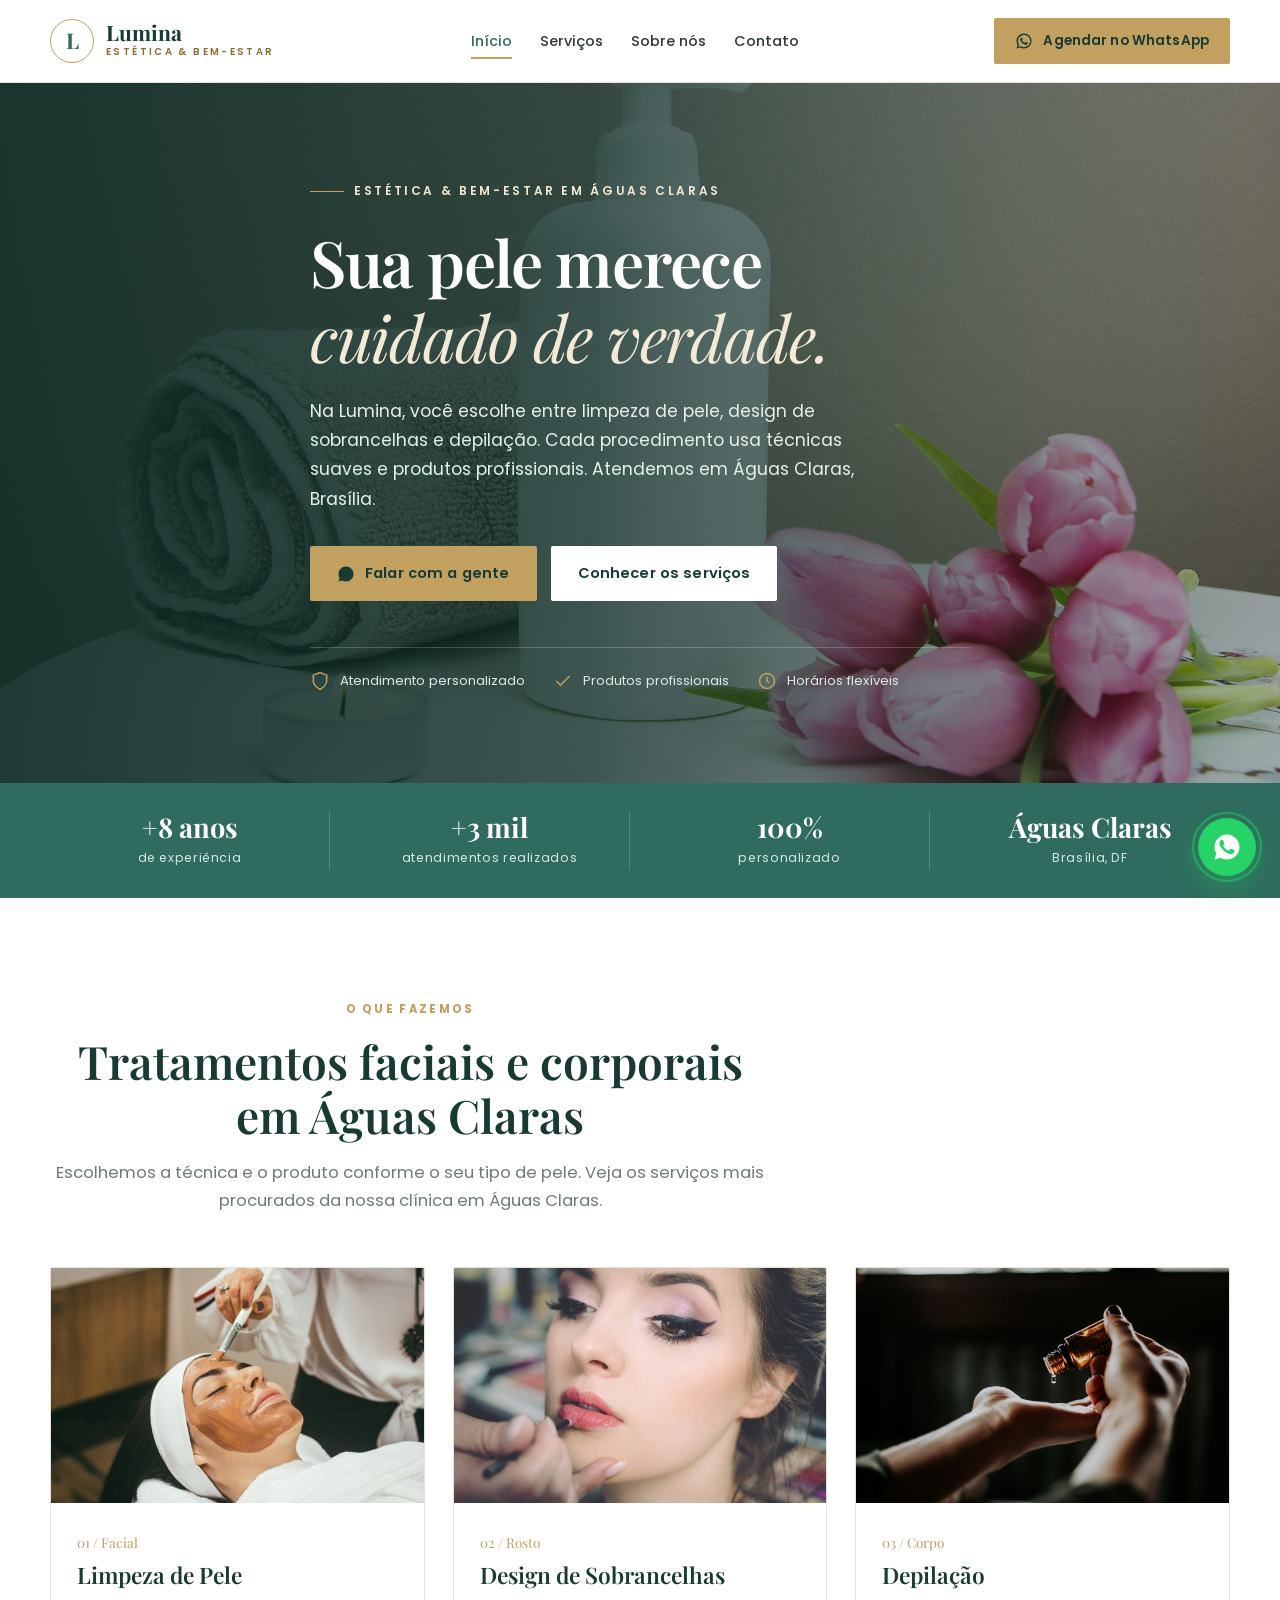
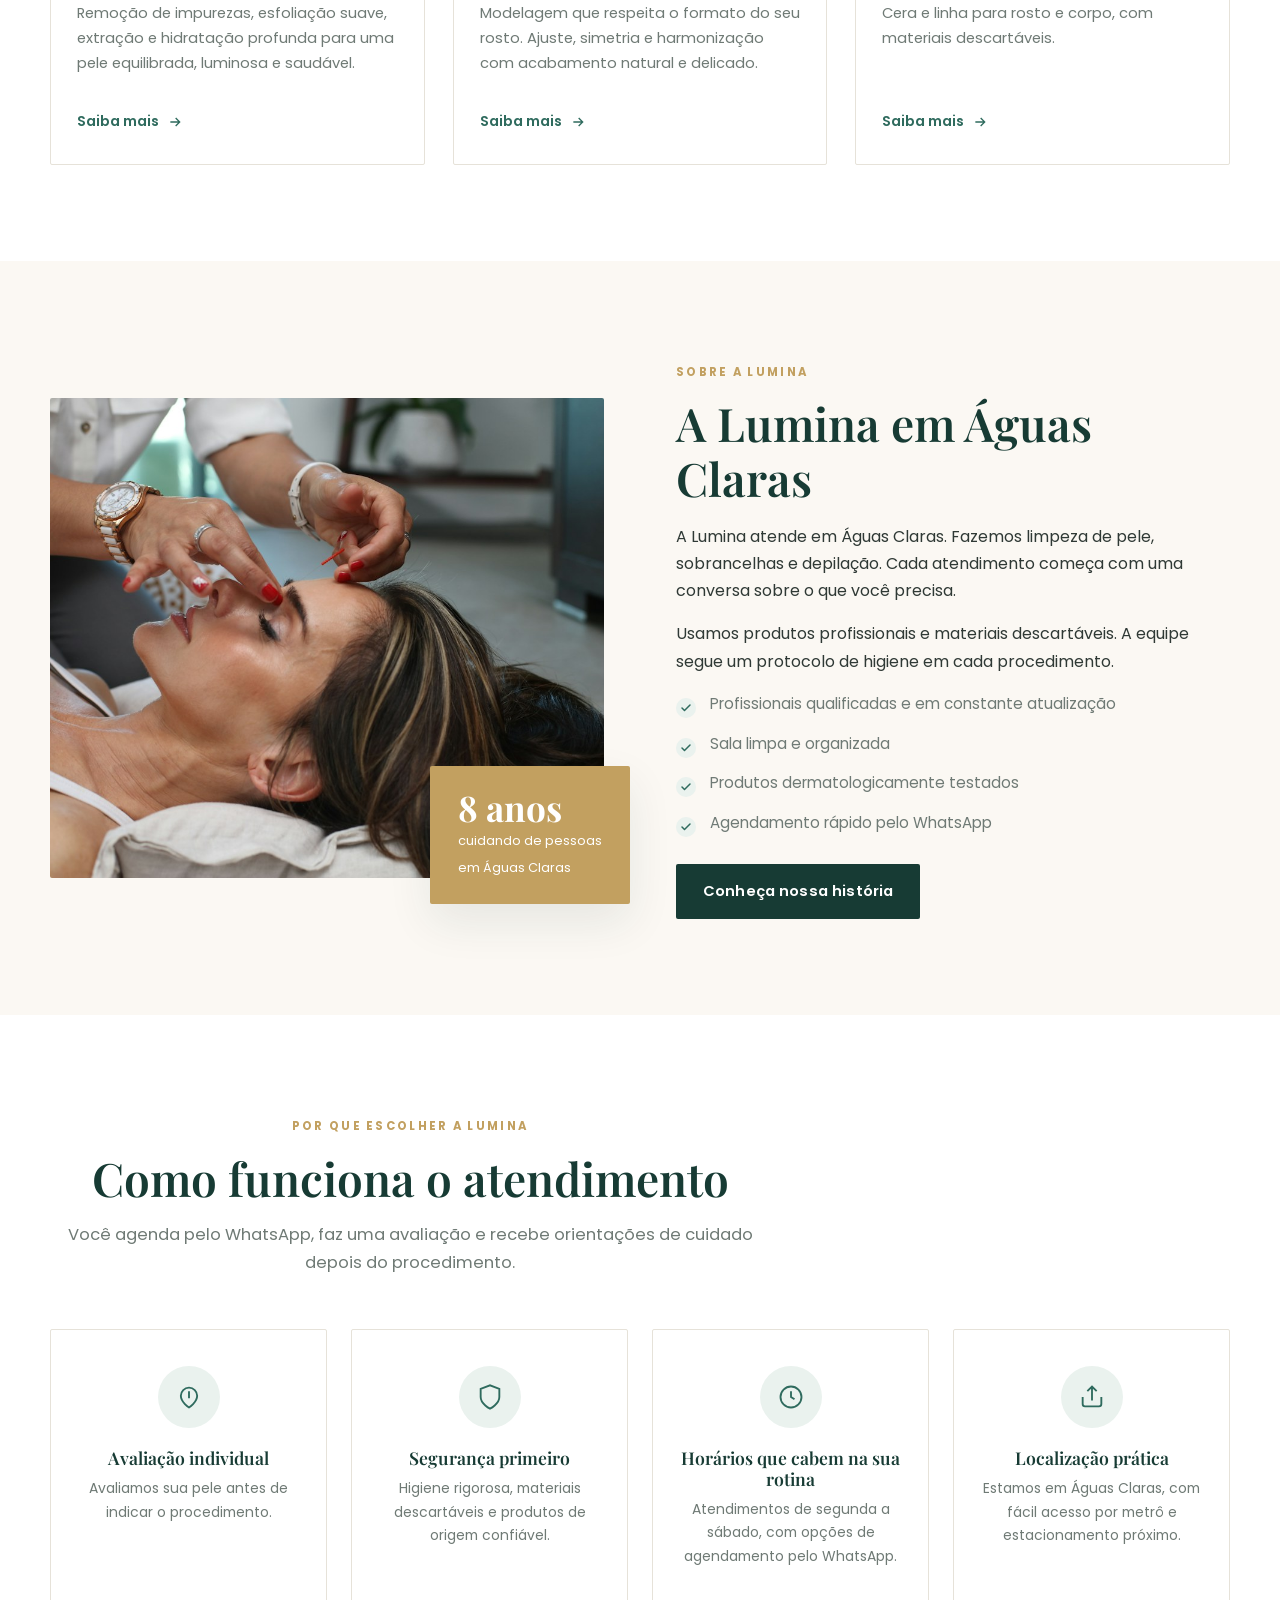
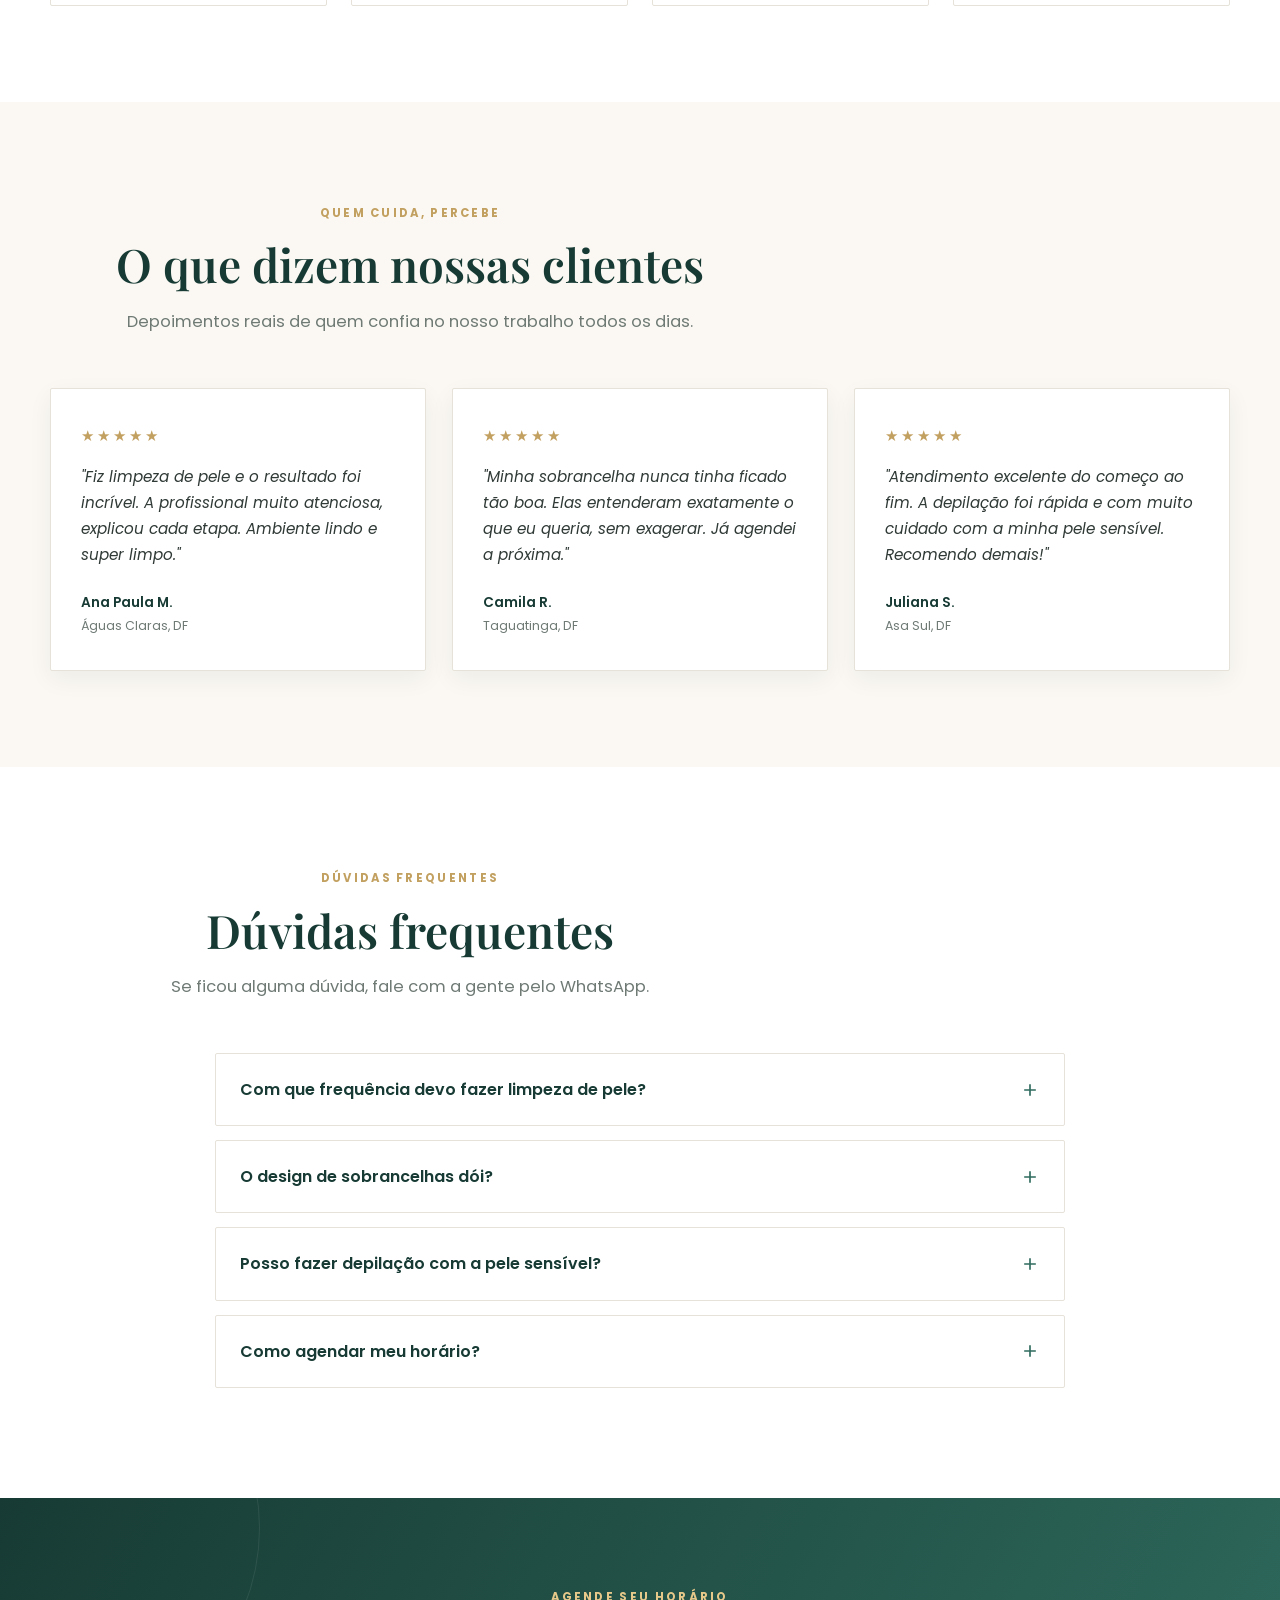
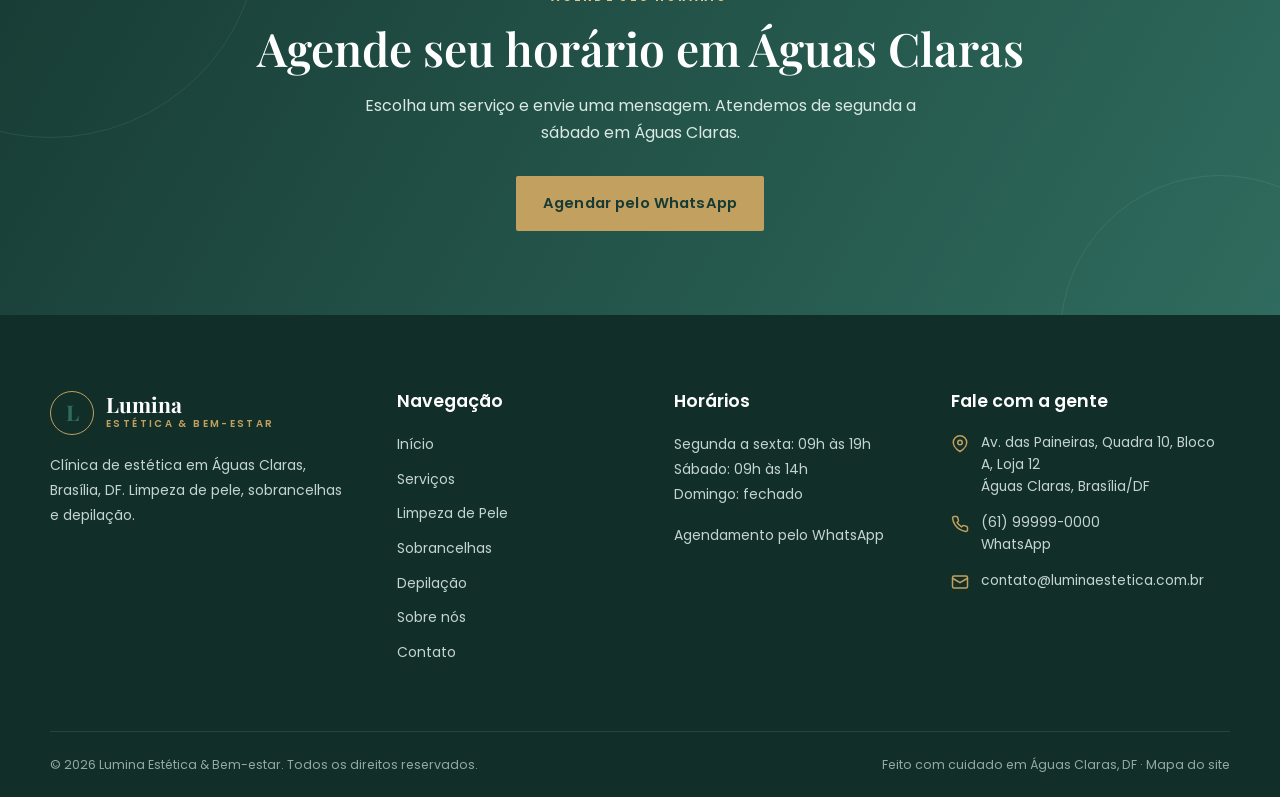
==== index.html @ 357ed5d4 "Site institucional Lumina Estetica & Bem-estar" ====
<!DOCTYPE html>
<html lang="pt-BR">
<head>
  <meta charset="UTF-8">
  <meta name="viewport" content="width=device-width, initial-scale=1.0">
  <meta http-equiv="X-UA-Compatible" content="IE=edge">

  <!-- Título e descrição (o que aparece no Google) -->
  <title>Lumina Estética & Bem-estar | Limpeza de Pele em Águas Claras, DF</title>
  <meta name="description" content="Clínica de estética e bem-estar em Águas Claras, Brasília. Limpeza de pele, design de sobrancelhas e depilação com profissionais especializados. Agende pelo WhatsApp (61) 99999-0000.">
  <meta name="keywords" content="limpeza de pele Águas Claras, sobrancelhas Águas Claras, depilação Águas Claras, clínica de estética Brasília, estética facial DF, bem-estar Águas Claras, tratamentos estéticos Asa Sul">
  <meta name="robots" content="index, follow, max-image-preview:large">
  <meta name="author" content="Lumina Estética & Bem-estar">
  <meta name="theme-color" content="#173b34">
  <link rel="canonical" href="https://www.luminaestetica.com.br/">

  <!-- Redes sociais -->
  <meta property="og:type" content="website">
  <meta property="og:locale" content="pt_BR">
  <meta property="og:site_name" content="Lumina Estética & Bem-estar">
  <meta property="og:title" content="Lumina Estética & Bem-estar | Limpeza de Pele em Águas Claras">
  <meta property="og:description" content="Limpeza de pele, sobrancelhas e depilação em Águas Claras, DF. Agende pelo WhatsApp.">
  <meta property="og:url" content="https://www.luminaestetica.com.br/">
  <meta property="og:image" content="https://www.luminaestetica.com.br/assets/images/hero-clinica.jpg">
  <meta name="twitter:card" content="summary_large_image">
  <meta name="twitter:title" content="Lumina Estética & Bem-estar | Limpeza de Pele em Águas Claras">
  <meta name="twitter:description" content="Clínica de estética em Águas Claras. Limpeza de pele, sobrancelhas e depilação. Agende pelo WhatsApp.">
  <meta name="twitter:image" content="https://www.luminaestetica.com.br/assets/images/hero-clinica.jpg">

  <!-- Favicon -->
  <link rel="icon" href="data:image/svg+xml,%3Csvg xmlns='http://www.w3.org/2000/svg' viewBox='0 0 100 100'%3E%3Crect width='100' height='100' rx='50' fill='%23173b34'/%3E%3Ctext x='50' y='68' font-size='52' font-family='Georgia' text-anchor='middle' fill='%23c2a060'%3EL%3C/text%3E%3C/svg%3E">

  <!-- Fontes -->
  <link rel="preconnect" href="https://fonts.googleapis.com">
  <link rel="preconnect" href="https://fonts.gstatic.com" crossorigin>
  <link href="https://fonts.googleapis.com/css2?family=Playfair+Display:ital,wght@0,500;0,600;0,700;1,400;1,500&family=Poppins:wght@300;400;500;600;700&display=swap" rel="stylesheet">
  <link rel="stylesheet" href="assets/css/style.css">

  <!-- Dados estruturados para o Google (Schema.org) -->
  <script type="application/ld+json">
  {
    "@context": "https://schema.org",
    "@graph": [
      {
        "@type": "HealthAndBeautyBusiness",
        "@id": "https://www.luminaestetica.com.br/#establishment",
        "name": "Lumina Estética & Bem-estar",
        "description": "Clínica de estética e bem-estar em Águas Claras, Brasília, DF, especializada em limpeza de pele, design de sobrancelhas e depilação.",
        "url": "https://www.luminaestetica.com.br/",
        "telephone": "+5561999990000",
        "priceRange": "$$",
        "image": "https://www.luminaestetica.com.br/assets/images/hero-clinica.jpg",
        "address": {
          "@type": "PostalAddress",
          "streetAddress": "Av. das Paineiras, Quadra 10, Bloco A, Loja 12",
          "addressLocality": "Águas Claras",
          "addressRegion": "DF",
          "postalCode": "71920-000",
          "addressCountry": "BR"
        },
        "geo": { "@type": "GeoCoordinates", "latitude": -15.8339, "longitude": -48.0503 },
        "areaServed": ["Águas Claras", "Taguatinga", "Asa Sul", "Brasília"],
        "openingHoursSpecification": [
          { "@type": "OpeningHoursSpecification", "dayOfWeek": ["Monday","Tuesday","Wednesday","Thursday","Friday"], "opens": "09:00", "closes": "19:00" },
          { "@type": "OpeningHoursSpecification", "dayOfWeek": "Saturday", "opens": "09:00", "closes": "14:00" }
        ],
        "hasOfferCatalog": {
          "@type": "OfferCatalog",
          "name": "Serviços de estética e bem-estar",
          "itemListElement": [
            { "@type": "Offer", "itemOffered": { "@type": "Service", "name": "Limpeza de pele em Águas Claras", "description": "Limpeza de pele profunda com esfoliação, extração e hidratação." } },
            { "@type": "Offer", "itemOffered": { "@type": "Service", "name": "Design de sobrancelhas em Águas Claras", "description": "Modelagem, ajuste e harmonização das sobrancelhas." } },
            { "@type": "Offer", "itemOffered": { "@type": "Service", "name": "Depilação em Águas Claras", "description": "Depilação com cera e linha, rosto e corpo." } }
          ]
        }
      },
      {
        "@type": "WebSite",
        "@id": "https://www.luminaestetica.com.br/#website",
        "url": "https://www.luminaestetica.com.br/",
        "name": "Lumina Estética & Bem-estar",
        "inLanguage": "pt-BR",
        "publisher": { "@id": "https://www.luminaestetica.com.br/#establishment" }
      },
      {
        "@type": "FAQPage",
        "@id": "https://www.luminaestetica.com.br/#faq",
        "mainEntity": [
          {
            "@type": "Question",
            "name": "Com que frequência devo fazer limpeza de pele?",
            "acceptedAnswer": { "@type": "Answer", "text": "Para peles oleosas e com tendência a acne, recomendamos a cada 15 dias. Para peles secas e sensíveis, a cada 30 dias. Durante a avaliação inicial, a profissional define a periodicidade para o seu tipo de pele." }
          },
          {
            "@type": "Question",
            "name": "O design de sobrancelhas dói?",
            "acceptedAnswer": { "@type": "Answer", "text": "O desconforto é leve. Usamos técnicas suaves e produto calmante." }
          },
          {
            "@type": "Question",
            "name": "Como agendar meu horário?",
            "acceptedAnswer": { "@type": "Answer", "text": "Clique no botão do WhatsApp no canto da tela ou acesse a página de contato. Confirmamos a data e o horário." }
          }
        ]
      }
    ]
  }
  </script>
</head>

<body>
  <a class="sr-only" href="#conteudo">Pular para o conteúdo</a>

  <!-- ==================== CABEÇALHO ==================== -->
  <header class="site-header">
    <div class="container header-inner">
      <a class="logo" href="index.html">
        <span class="logo-marca" aria-hidden="true">L</span>
        <span class="logo-texto"><strong>Lumina</strong> <span>Estética & Bem-estar</span></span>
      </a>

      <button class="menu-toggle" type="button" aria-label="Abrir menu" aria-expanded="false" aria-controls="menu-principal">
        <span aria-hidden="true"></span>
      </button>

      <nav class="nav-principal" id="menu-principal" aria-label="Navegação principal">
        <a href="index.html" class="ativo">Início</a>
        <a href="servicos.html">Serviços</a>
        <a href="sobre.html">Sobre nós</a>
        <a href="contato.html">Contato</a>
      </nav>

      <div class="header-acoes">
        <a class="btn btn--dourado btn--pequeno" href="https://wa.me/5561999990000?text=Ol%C3%A1%2C%20gostaria%20de%20agendar%20um%20hor%C3%A1rio." target="_blank" rel="noopener">
          <svg viewBox="0 0 24 24" fill="currentColor" aria-hidden="true"><path d="M12.04 2C6.5 2 2 6.49 2 12c0 1.85.49 3.66 1.41 5.25L2 22l4.9-1.28A9.94 9.94 0 0 0 12 22h.04c5.5 0 10-4.49 10-10S17.54 2 12.04 2zm0 18.16a8.2 8.2 0 0 1-4.17-1.14l-.3-.18-2.91.76.78-2.84-.2-.29a8.13 8.13 0 0 1-1.25-4.35c0-4.5 3.67-8.16 8.19-8.16 2.19 0 4.24.85 5.78 2.39a8.1 8.1 0 0 1 2.39 5.78c0 4.5-3.67 8.03-8.21 8.03zm4.5-6.14c-.25-.13-1.46-.72-1.69-.8-.23-.08-.39-.13-.56.13-.16.25-.64.8-.78.97-.15.16-.29.18-.54.06-.25-.13-1.05-.39-2-1.23-.74-.45-1.24-1-1.39-1.18-.15-.18-.16-.35-.02-.48.13-.13.29-.34.43-.5.15-.17.2-.29.29-.48.1-.19.05-.35-.02-.48-.08-.13-.56-1.34-.76-1.83-.2-.48-.4-.42-.56-.43h-.48c-.16 0-.43.06-.65.29-.23.23-.87.85-.87 2.07s.89 2.4 1.01 2.56c.13.16 1.74 2.66 4.22 3.73.59.25 1.05.4 1.41.51.59.19 1.13.16 1.56.1.47-.07 1.46-.6 1.67-1.17.2-.58.2-1.07.14-1.17-.06-.1-.23-.16-.48-.29z"/></svg>
          Agendar no WhatsApp
        </a>
      </div>
    </div>
  </header>

  <main id="conteudo">
    <!-- ==================== HERO ==================== -->
    <section class="hero" aria-labelledby="titulo-hero">
      <img class="hero-imagem" src="assets/images/hero-clinica.jpg" alt="Sala de atendimento de clínica de estética em Águas Claras, com maca de tratamento e ambiente acolhedor" fetchpriority="high" width="1800" height="1100">
      <div class="hero-overlay" aria-hidden="true"></div>
      <div class="container hero-conteudo">
        <span class="hero-eyebrow">Estética & Bem-estar em Águas Claras</span>
        <h1 id="titulo-hero">Sua pele merece <em>cuidado de verdade.</em></h1>
        <p class="lead">Na Lumina, você escolhe entre limpeza de pele, design de sobrancelhas e depilação. Cada procedimento usa técnicas suaves e produtos profissionais. Atendemos em Águas Claras, Brasília.</p>
        <div class="hero-acoes">
          <a class="btn btn--dourado" href="https://wa.me/5561999990000?text=Ol%C3%A1%2C%20gostaria%20de%20agendar%20um%20hor%C3%A1rio." target="_blank" rel="noopener">
            <svg viewBox="0 0 24 24" fill="currentColor" aria-hidden="true"><path d="M17.47 14.38c-.3-.15-1.76-.87-2.03-.97-.27-.1-.47-.15-.67.15-.2.3-.77.97-.94 1.17-.17.2-.35.22-.65.07-.3-.15-1.26-.46-2.4-1.48-.89-.79-1.49-1.77-1.66-2.07-.17-.3-.02-.46.13-.61.13-.13.3-.35.45-.53.15-.18.2-.3.3-.5.1-.2.05-.37-.02-.52-.08-.15-.67-1.61-.92-2.2-.24-.58-.49-.5-.67-.51h-.57c-.2 0-.52.07-.79.37s-1.04 1.02-1.04 2.48 1.07 2.88 1.22 3.08c.15.2 2.1 3.2 5.09 4.48.71.3 1.26.48 1.69.62.71.22 1.36.19 1.87.12.57-.09 1.75-.72 2-1.4.25-.7.25-1.29.17-1.41-.08-.12-.27-.19-.58-.32zM12.04 2C6.5 2 2 6.49 2 12c0 1.85.49 3.66 1.41 5.25L2 22l4.9-1.28A9.94 9.94 0 0 0 12 22h.04c5.5 0 10-4.49 10-10S17.54 2 12.04 2z"/></svg>
            Falar com a gente
          </a>
          <a class="btn btn--branco" href="servicos.html">Conhecer os serviços</a>
        </div>
        <div class="hero-selo">
          <div><svg viewBox="0 0 24 24" fill="none" stroke="currentColor" stroke-width="1.8" aria-hidden="true"><path d="M12 22s8-4 8-10V5l-8-3-8 3v7c0 6 8 10 8 10z"/></svg> Atendimento personalizado</div>
          <div><svg viewBox="0 0 24 24" fill="none" stroke="currentColor" stroke-width="1.8" aria-hidden="true"><path d="M20 6L9 17l-5-5"/></svg> Produtos profissionais</div>
          <div><svg viewBox="0 0 24 24" fill="none" stroke="currentColor" stroke-width="1.8" aria-hidden="true"><circle cx="12" cy="12" r="9"/><path d="M12 7v5l3 2"/></svg> Horários flexíveis</div>
        </div>
      </div>
    </section>

    <!-- ==================== BARRA DE CONFIANÇA ==================== -->
    <section class="barra-confiance" aria-label="Diferenciais da clínica">
      <div class="container">
        <div class="item"><strong>+8 anos</strong><span>de experiência</span></div>
        <div class="item"><strong>+3 mil</strong><span>atendimentos realizados</span></div>
        <div class="item"><strong>100%</strong><span>personalizado</span></div>
        <div class="item"><strong>Águas Claras</strong><span>Brasília, DF</span></div>
      </div>
    </section>

    <!-- ==================== INTRO / SERVIÇOS ==================== -->
    <section class="section" id="servicos" aria-labelledby="titulo-servicos">
      <div class="container">
        <div class="cabecalho-secao texto-centro">
          <span class="etiqueta">O que fazemos</span>
          <h2 id="titulo-servicos">Tratamentos faciais e corporais em Águas Claras</h2>
          <p>Escolhemos a técnica e o produto conforme o seu tipo de pele. Veja os serviços mais procurados da nossa clínica em Águas Claras.</p>
        </div>

        <div class="grade-servicos">
          <article class="card-servico">
            <div class="imagem">
              <img src="assets/images/limpeza-pele.jpg" alt="Profissional aplicando tratamento facial em cliente durante limpeza de pele" loading="lazy" width="1200" height="800">
            </div>
            <div class="corpo">
              <span class="numero">01 / Facial</span>
              <h3>Limpeza de Pele</h3>
              <p>Remoção de impurezas, esfoliação suave, extração e hidratação profunda para uma pele equilibrada, luminosa e saudável.</p>
              <a class="link-card" href="limpeza-de-pele.html">Saiba mais <svg viewBox="0 0 24 24" fill="none" stroke="currentColor" stroke-width="2" aria-hidden="true"><path d="M5 12h14M13 6l6 6-6 6"/></svg></a>
            </div>
          </article>

          <article class="card-servico">
            <div class="imagem">
              <img src="assets/images/sobrancelhas.jpg" alt="Detail do rosto de uma mulher com sobrancelhas bem modeladas" loading="lazy" width="1200" height="800">
            </div>
            <div class="corpo">
              <span class="numero">02 / Rosto</span>
              <h3>Design de Sobrancelhas</h3>
              <p>Modelagem que respeita o formato do seu rosto. Ajuste, simetria e harmonização com acabamento natural e delicado.</p>
              <a class="link-card" href="sobrancelhas.html">Saiba mais <svg viewBox="0 0 24 24" fill="none" stroke="currentColor" stroke-width="2" aria-hidden="true"><path d="M5 12h14M13 6l6 6-6 6"/></svg></a>
            </div>
          </article>

          <article class="card-servico">
            <div class="imagem">
              <img src="assets/images/depilacao.jpg" alt="Ambiente de spa com toalhas e produtos para depilação" loading="lazy" width="1200" height="800">
            </div>
            <div class="corpo">
              <span class="numero">03 / Corpo</span>
              <h3>Depilação</h3>
              <p>Cera e linha para rosto e corpo, com materiais descartáveis.</p>
              <a class="link-card" href="depilacao.html">Saiba mais <svg viewBox="0 0 24 24" fill="none" stroke="currentColor" stroke-width="2" aria-hidden="true"><path d="M5 12h14M13 6l6 6-6 6"/></svg></a>
            </div>
          </article>
        </div>
      </div>
    </section>

    <!-- ==================== SOBRE ==================== -->
    <section class="section section--creme" id="sobre" aria-labelledby="titulo-sobre">
      <div class="container sobre-grid">
        <div class="sobre-imagens">
          <img class="principal" src="assets/images/sobre-clinica.jpg" alt="Interior de clínica de estética com ambiente claro, organizado e acolhedor" loading="lazy" width="1200" height="900">
          <div class="quadro"><strong>8 anos</strong><span>cuidando de pessoas em Águas Claras</span></div>
        </div>
        <div class="sobre-texto">
          <span class="etiqueta">Sobre a Lumina</span>
          <h2 id="titulo-sobre">A Lumina em Águas Claras</h2>
          <p>A Lumina atende em Águas Claras. Fazemos limpeza de pele, sobrancelhas e depilação. Cada atendimento começa com uma conversa sobre o que você precisa.</p>
          <p>Usamos produtos profissionais e materiais descartáveis. A equipe segue um protocolo de higiene em cada procedimento.</p>
          <ul class="lista-check">
            <li>Profissionais qualificadas e em constante atualização</li>
            <li>Sala limpa e organizada</li>
            <li>Produtos dermatologicamente testados</li>
            <li>Agendamento rápido pelo WhatsApp</li>
          </ul>
          <a class="btn btn--verde" href="sobre.html">Conheça nossa história</a>
        </div>
      </div>
    </section>

    <!-- ==================== DIFERENCIAIS ==================== -->
    <section class="section" aria-labelledby="titulo-diferenciais">
      <div class="container">
        <div class="cabecalho-secao texto-centro">
          <span class="etiqueta">Por que escolher a Lumina</span>
          <h2 id="titulo-diferenciais">Como funciona o atendimento</h2>
          <p>Você agenda pelo WhatsApp, faz uma avaliação e recebe orientações de cuidado depois do procedimento.</p>
        </div>
        <div class="grade-diferenciais">
          <div class="diferencial">
            <div class="icone"><svg viewBox="0 0 24 24" fill="none" stroke="currentColor" stroke-width="1.6" aria-hidden="true"><path d="M12 21s-7-4.5-7-10a7 7 0 0 1 14 0c0 5.5-7 10-7 10z"/><path d="M12 7v6"/></svg></div>
            <h3>Avaliação individual</h3>
            <p>Avaliamos sua pele antes de indicar o procedimento.</p>
          </div>
          <div class="diferencial">
            <div class="icone"><svg viewBox="0 0 24 24" fill="none" stroke="currentColor" stroke-width="1.6" aria-hidden="true"><path d="M12 22s8-4 8-10V5l-8-3-8 3v7c0 6 8 10 8 10z"/></svg></div>
            <h3>Segurança primeiro</h3>
            <p>Higiene rigorosa, materiais descartáveis e produtos de origem confiável.</p>
          </div>
          <div class="diferencial">
            <div class="icone"><svg viewBox="0 0 24 24" fill="none" stroke="currentColor" stroke-width="1.6" aria-hidden="true"><circle cx="12" cy="12" r="9"/><path d="M12 7v5l3 2"/></svg></div>
            <h3>Horários que cabem na sua rotina</h3>
            <p>Atendimentos de segunda a sábado, com opções de agendamento pelo WhatsApp.</p>
          </div>
          <div class="diferencial">
            <div class="icone"><svg viewBox="0 0 24 24" fill="none" stroke="currentColor" stroke-width="1.6" aria-hidden="true"><path d="M20 12v6a2 2 0 0 1-2 2H6a2 2 0 0 1-2-2v-6"/><path d="M12 3v12M8 7l4-4 4 4"/></svg></div>
            <h3>Localização prática</h3>
            <p>Estamos em Águas Claras, com fácil acesso por metrô e estacionamento próximo.</p>
          </div>
        </div>
      </div>
    </section>

    <!-- ==================== DEPOIMENTOS ==================== -->
    <section class="section section--creme" aria-labelledby="titulo-depoimentos">
      <div class="container">
        <div class="cabecalho-secao texto-centro">
          <span class="etiqueta">Quem cuida, percebe</span>
          <h2 id="titulo-depoimentos">O que dizem nossas clientes</h2>
          <p>Depoimentos reais de quem confia no nosso trabalho todos os dias.</p>
        </div>
        <div class="grade-depoimentos">
          <div class="depoimento">
            <div class="estrelas" aria-label="5 de 5 estrelas">★★★★★</div>
            <blockquote>"Fiz limpeza de pele e o resultado foi incrível. A profissional muito atenciosa, explicou cada etapa. Ambiente lindo e super limpo."</blockquote>
            <cite>Ana Paula M. <span>Águas Claras, DF</span></cite>
          </div>
          <div class="depoimento">
            <div class="estrelas" aria-label="5 de 5 estrelas">★★★★★</div>
            <blockquote>"Minha sobrancelha nunca tinha ficado tão boa. Elas entenderam exatamente o que eu queria, sem exagerar. Já agendei a próxima."</blockquote>
            <cite>Camila R. <span>Taguatinga, DF</span></cite>
          </div>
          <div class="depoimento">
            <div class="estrelas" aria-label="5 de 5 estrelas">★★★★★</div>
            <blockquote>"Atendimento excelente do começo ao fim. A depilação foi rápida e com muito cuidado com a minha pele sensível. Recomendo demais!"</blockquote>
            <cite>Juliana S. <span>Asa Sul, DF</span></cite>
          </div>
        </div>
      </div>
    </section>

    <!-- ==================== FAQ ==================== -->
    <section class="section" id="faq" aria-labelledby="titulo-faq">
      <div class="container">
        <div class="cabecalho-secao texto-centro">
          <span class="etiqueta">Dúvidas frequentes</span>
          <h2 id="titulo-faq">Dúvidas frequentes</h2>
          <p>Se ficou alguma dúvida, fale com a gente pelo WhatsApp.</p>
        </div>
        <div class="faq-lista">
          <div class="faq-item">
            <button class="faq-pergunta" type="button" aria-expanded="false">Com que frequência devo fazer limpeza de pele? <svg viewBox="0 0 24 24" fill="none" stroke="currentColor" stroke-width="2" aria-hidden="true"><path d="M12 5v14M5 12h14"/></svg></button>
            <div class="faq-resposta"><p>Para peles oleosas e com tendência a acne, recomendamos a cada 15 dias. Já para peles secas e sensíveis, a cada 30 dias. Na avaliação inicial, definimos a periodicidade para o seu caso.</p></div>
          </div>
          <div class="faq-item">
            <button class="faq-pergunta" type="button" aria-expanded="false">O design de sobrancelhas dói? <svg viewBox="0 0 24 24" fill="none" stroke="currentColor" stroke-width="2" aria-hidden="true"><path d="M12 5v14M5 12h14"/></svg></button>
            <div class="faq-resposta"><p>O desconforto é leve. Usamos técnicas suaves e produto calmante.</p></div>
          </div>
          <div class="faq-item">
            <button class="faq-pergunta" type="button" aria-expanded="false">Posso fazer depilação com a pele sensível? <svg viewBox="0 0 24 24" fill="none" stroke="currentColor" stroke-width="2" aria-hidden="true"><path d="M12 5v14M5 12h14"/></svg></button>
            <div class="faq-resposta"><p>Sim. Avaliamos a região antes e escolhemos a técnica e a cera mais adequadas. Também orientamos os cuidados após o procedimento para evitar irritações.</p></div>
          </div>
          <div class="faq-item">
            <button class="faq-pergunta" type="button" aria-expanded="false">Como agendar meu horário? <svg viewBox="0 0 24 24" fill="none" stroke="currentColor" stroke-width="2" aria-hidden="true"><path d="M12 5v14M5 12h14"/></svg></button>
            <div class="faq-resposta"><p>Clique no botão do WhatsApp no canto da tela ou acesse a <a href="contato.html" style="color:var(--verde);font-weight:600;">página de contato</a>. Confirmamos a data e o horário.</p></div>
          </div>
        </div>
      </div>
    </section>

    <!-- ==================== CTA FINAL ==================== -->
    <section class="cta-final">
      <div class="container">
        <span class="etiqueta" style="color:#e6c98a">Agende seu horário</span>
        <h2>Agende seu horário em Águas Claras</h2>
        <p>Escolha um serviço e envie uma mensagem. Atendemos de segunda a sábado em Águas Claras.</p>
        <a class="btn btn--dourado" href="https://wa.me/5561999990000?text=Ol%C3%A1%2C%20gostaria%20de%20agendar%20um%20hor%C3%A1rio." target="_blank" rel="noopener">Agendar pelo WhatsApp</a>
      </div>
    </section>
  </main>

  <!-- ==================== RODAPÉ ==================== -->
  <footer class="site-footer">
    <div class="container">
      <div class="footer-grid">
        <div>
          <a class="logo" href="index.html">
            <span class="logo-marca" aria-hidden="true">L</span>
            <span class="logo-texto"><strong>Lumina</strong> <span>Estética & Bem-estar</span></span>
          </a>
          <p style="margin-top:18px">Clínica de estética em Águas Claras, Brasília, DF. Limpeza de pele, sobrancelhas e depilação.</p>
        </div>
        <div>
          <h3>Navegação</h3>
          <ul class="footer-links">
            <li><a href="index.html">Início</a></li>
            <li><a href="servicos.html">Serviços</a></li>
            <li><a href="limpeza-de-pele.html">Limpeza de Pele</a></li>
            <li><a href="sobrancelhas.html">Sobrancelhas</a></li>
            <li><a href="depilacao.html">Depilação</a></li>
            <li><a href="sobre.html">Sobre nós</a></li>
            <li><a href="contato.html">Contato</a></li>
          </ul>
        </div>
        <div>
          <h3>Horários</h3>
          <p>Segunda a sexta: 09h às 19h<br>Sábado: 09h às 14h<br>Domingo: fechado</p>
          <p style="margin-top:14px">Agendamento pelo WhatsApp</p>
        </div>
        <div>
          <h3>Fale com a gente</h3>
          <ul class="footer-contato">
            <li><svg viewBox="0 0 24 24" fill="none" stroke="currentColor" stroke-width="2" aria-hidden="true"><path d="M21 10c0 7-9 12-9 12S3 17 3 10a9 9 0 0 1 18 0z"/><circle cx="12" cy="10" r="3"/></svg><span>Av. das Paineiras, Quadra 10, Bloco A, Loja 12<br>Águas Claras, Brasília/DF</span></li>
            <li><svg viewBox="0 0 24 24" fill="none" stroke="currentColor" stroke-width="2" aria-hidden="true"><path d="M22 16.92v3a2 2 0 0 1-2.18 2 19.8 19.8 0 0 1-8.63-3.07 19.5 19.5 0 0 1-6-6A19.8 19.8 0 0 1 2.12 4.18 2 2 0 0 1 4.11 2h3a2 2 0 0 1 2 1.72c.13.96.36 1.9.7 2.81a2 2 0 0 1-.45 2.11L8.1 9.91a16 16 0 0 0 6 6l1.27-1.27a2 2 0 0 1 2.11-.45c.91.34 1.85.57 2.81.7A2 2 0 0 1 22 16.92z"/></svg><span><a href="https://wa.me/5561999990000" target="_blank" rel="noopener">(61) 99999-0000</a><br>WhatsApp</span></li>
            <li><svg viewBox="0 0 24 24" fill="none" stroke="currentColor" stroke-width="2" aria-hidden="true"><rect x="2" y="4" width="20" height="16" rx="2"/><path d="m2 7 10 6 10-6"/></svg><span>contato@luminaestetica.com.br</span></li>
          </ul>
        </div>
      </div>
      <div class="footer-bottom">
        <span>© <span id="ano-atual">2026</span> Lumina Estética & Bem-estar. Todos os direitos reservados.</span>
        <span>Feito com cuidado em Águas Claras, DF · <a href="sitemap.xml">Mapa do site</a></span>
      </div>
    </div>
  </footer>

  <!-- Botão flutuante do WhatsApp -->
  <a class="whatsapp-fixo" href="https://wa.me/5561999990000?text=Ol%C3%A1%2C%20gostaria%20de%20informa%C3%A7%C3%B5es." target="_blank" rel="noopener" aria-label="Falar com a Lumina pelo WhatsApp">
    <svg viewBox="0 0 24 24" fill="currentColor" aria-hidden="true"><path d="M12.04 2C6.5 2 2 6.49 2 12c0 1.85.49 3.66 1.41 5.25L2 22l4.9-1.28A9.94 9.94 0 0 0 12 22h.04c5.5 0 10-4.49 10-10S17.54 2 12.04 2zm5.75 14.12c-.24.68-1.43 1.31-2 1.4-.51.07-1.16.1-1.87-.12-.43-.14-.98-.32-1.69-.62-2.99-1.28-4.94-4.28-5.09-4.48-.15-.2-1.22-1.68-1.22-3.08s.81-2.25 1.04-2.48c.27-.3.59-.37.79-.37h.57c.18 0 .42.03.67.51.25.59.84 2.05.92 2.2.08.15.12.32.02.52-.1.2-.15.32-.3.5-.15.18-.32.4-.45.53-.15.15-.3.31-.13.61.17.3.77 1.28 1.66 2.07 1.14 1.02 2.1 1.33 2.4 1.48.3.15.48.13.65-.07.17-.2.74-.87.94-1.17.2-.3.4-.25.67-.15.27.1 1.73.82 2.03.97.31.13.5.2.58.32.08.12.08.71-.17 1.41z"/></svg>
  </a>

  <script src="assets/js/main.js"></script>
</body>
</html>
---- assets/css/style.css ----
/* ============================================================
   Lumina Estética & Bem-estar — Folha de estilos principal
   ============================================================ */

/* ---------- Variáveis ---------- */
:root {
  --verde-escuro: #173b34;
  --verde: #2f6b5e;
  --verde-medio: #4f8979;
  --verde-claro: #eaf2ee;
  --dourado: #c2a060;
  --dourado-escuro: #8a6d33;
  --dourado-claro: #f3e9d5;
  --creme: #fbf8f3;
  --branco: #ffffff;
  --texto: #2f3935;
  --muted: #6f7a75;
  --borda: #e6e2d9;
  --sombra: 0 18px 45px rgba(23, 59, 52, 0.09);
  --sombra-leve: 0 8px 24px rgba(23, 59, 52, 0.06);
  --raio: 2px;
  --container: 1180px;
  --transicao: 0.35s ease;
}

/* ---------- Reset ---------- */
*,
*::before,
*::after { box-sizing: border-box; }

html { scroll-behavior: smooth; }

body {
  margin: 0;
  font-family: 'Poppins', Arial, sans-serif;
  font-size: 16px;
  line-height: 1.7;
  color: var(--texto);
  background: var(--branco);
  -webkit-font-smoothing: antialiased;
}

img { max-width: 100%; display: block; }
a { text-decoration: none; color: inherit; }
button, input, textarea, select { font: inherit; }
ul { list-style: none; margin: 0; padding: 0; }

h1, h2, h3, h4 {
  font-family: 'Playfair Display', Georgia, serif;
  color: var(--verde-escuro);
  line-height: 1.18;
  margin: 0 0 18px;
  font-weight: 600;
}
h1 { font-size: clamp(2.4rem, 5vw, 4.1rem); letter-spacing: -0.02em; }
h2 { font-size: clamp(2rem, 3.6vw, 3rem); }
h3 { font-size: 1.45rem; }
h4 { font-size: 1.15rem; }

p { margin: 0 0 16px; }

/* ---------- Utilitários ---------- */
.container {
  width: min(100% - 40px, var(--container));
  margin-inline: auto;
}
.container-pequeno { width: min(100% - 40px, 860px); margin-inline: auto; }
.section { padding: 96px 0; }
.section--creme { background: var(--creme); }
.section--verde { background: var(--verde-escuro); color: #dce9e4; }
.section--verde h2,
.section--verde h3 { color: #fff; }
.texto-centro { text-align: center; }
.muted { color: var(--muted); }
.sr-only {
  position: absolute; width: 1px; height: 1px; padding: 0; margin: -1px;
  overflow: hidden; clip: rect(0,0,0,0); white-space: nowrap; border: 0;
}

/* ---------- Cabeçalho ---------- */
.site-header {
  position: sticky;
  top: 0;
  z-index: 100;
  background: rgba(255, 255, 255, 0.96);
  backdrop-filter: blur(10px);
  border-bottom: 1px solid var(--borda);
  transition: box-shadow var(--transicao);
}
.site-header.rolado { box-shadow: var(--sombra-leve); }

.header-inner {
  display: flex;
  align-items: center;
  justify-content: space-between;
  gap: 24px;
  min-height: 82px;
}

.logo { display: flex; align-items: center; gap: 12px; flex-shrink: 0; }
.logo-marca {
  width: 44px; height: 44px; border-radius: 50%;
  border: 1.5px solid var(--dourado);
  display: grid; place-items: center;
  color: var(--verde); font-family: 'Playfair Display', serif;
  font-size: 1.35rem; font-weight: 700; line-height: 1;
}
.logo-texto strong {
  display: block; font-family: 'Playfair Display', serif;
  font-size: 1.32rem; color: var(--verde-escuro); line-height: 1.1;
}
.logo-texto span {
  display: block; font-size: 0.62rem; letter-spacing: 0.24em;
  text-transform: uppercase; color: var(--dourado-escuro); font-weight: 600;
}

.nav-principal { display: flex; align-items: center; gap: 28px; }
.nav-principal a {
  font-size: 0.9rem; font-weight: 500; color: var(--texto);
  position: relative; padding: 6px 0; transition: color var(--transicao);
}
.nav-principal a::after {
  content: ''; position: absolute; left: 0; bottom: 0;
  width: 0; height: 2px; background: var(--dourado); transition: width var(--transicao);
}
.nav-principal a:hover,
.nav-principal a.ativo { color: var(--verde); }
.nav-principal a:hover::after,
.nav-principal a.ativo::after { width: 100%; }

.header-acoes { display: flex; align-items: center; gap: 14px; }
.menu-toggle {
  display: none; background: none; border: 0; cursor: pointer;
  width: 42px; height: 42px; align-items: center; justify-content: center;
  color: var(--verde-escuro);
}
.menu-toggle span {
  display: block; width: 24px; height: 2px; background: currentColor;
  position: relative; transition: transform var(--transicao);
}
.menu-toggle span::before,
.menu-toggle span::after {
  content: ''; position: absolute; left: 0; width: 24px; height: 2px;
  background: currentColor; transition: transform var(--transicao), top var(--transicao);
}
.menu-toggle span::before { top: -7px; }
.menu-toggle span::after { top: 7px; }
.menu-toggle.aberto span { background: transparent; }
.menu-toggle.aberto span::before { top: 0; transform: rotate(45deg); }
.menu-toggle.aberto span::after { top: 0; transform: rotate(-45deg); }

/* ---------- Botões ---------- */
.btn {
  display: inline-flex; align-items: center; justify-content: center; gap: 10px;
  padding: 14px 26px; border-radius: 2px; border: 1.5px solid transparent;
  font-size: 0.92rem; font-weight: 600; letter-spacing: 0.01em;
  cursor: pointer; transition: all var(--transicao); text-align: center;
}
.btn svg { width: 18px; height: 18px; flex-shrink: 0; }
.btn--dourado { background: var(--dourado); color: var(--verde-escuro); }
.btn--dourado:hover { background: var(--dourado-escuro); color: #fff; transform: translateY(-2px); box-shadow: 0 12px 24px rgba(194,160,96,.28); }
.btn--verde { background: var(--verde-escuro); color: #fff; }
.btn--verde:hover { background: var(--verde); transform: translateY(-2px); }
.btn--contorno { border-color: var(--verde); color: var(--verde); background: transparent; }
.btn--contorno:hover { background: var(--verde); color: #fff; }
.btn--branco { background: #fff; color: var(--verde-escuro); }
.btn--branco:hover { background: var(--dourado-claro); transform: translateY(-2px); }
.btn--pequeno { padding: 10px 20px; font-size: 0.85rem; }
.btn--whatsapp { background: #25d366; color: #fff; }
.btn--whatsapp:hover { background: #1ebe5d; transform: translateY(-2px); }

/* ---------- Hero ---------- */
.hero {
  position: relative;
  min-height: 620px;
  display: flex;
  align-items: center;
  background: var(--verde-escuro);
  overflow: hidden;
}
.hero-imagem {
  position: absolute; inset: 0;
  width: 100%; height: 100%;
  object-fit: cover; object-position: center 45%;
}
.hero-overlay {
  position: absolute; inset: 0;
  background: linear-gradient(90deg, rgba(15,44,38,.92) 0%, rgba(15,44,38,.78) 46%, rgba(15,44,38,.28) 100%);
}
.hero-conteudo {
  position: relative; z-index: 2;
  padding: 90px 0;
  max-width: 660px;
  color: #fff;
}
.hero-eyebrow {
  display: inline-flex; align-items: center; gap: 10px;
  font-size: .75rem; text-transform: uppercase; letter-spacing: .22em;
  color: var(--dourado-claro); font-weight: 600; margin-bottom: 22px;
}
.hero-eyebrow::before { content: ''; width: 34px; height: 1px; background: var(--dourado); }
.hero h1 { color: #fff; margin-bottom: 22px; }
.hero h1 em { font-style: italic; color: var(--dourado-claro); font-weight: 400; }
.hero p.lead {
  font-size: 1.08rem; color: #e4efea; max-width: 560px; margin-bottom: 32px;
}
.hero-acoes { display: flex; flex-wrap: wrap; gap: 14px; }
.hero-selo {
  margin-top: 46px; display: flex; flex-wrap: wrap; gap: 28px;
  border-top: 1px solid rgba(255,255,255,.2); padding-top: 22px;
}
.hero-selo div { display: flex; align-items: center; gap: 10px; font-size: .82rem; color: #dceae4; }
.hero-selo svg { width: 20px; height: 20px; color: var(--dourado); }

/* ---------- Barra de confiança ---------- */
.barra-confiance { background: var(--verde); color: #fff; }
.barra-confiance .container {
  display: grid; grid-template-columns: repeat(4, 1fr); gap: 20px; padding: 28px 0;
}
.barra-confiance .item { text-align: center; border-right: 1px solid rgba(255,255,255,.18); }
.barra-confiance .item:last-child { border-right: 0; }
.barra-confiance strong {
  display: block; font-family: 'Playfair Display', serif; font-size: 1.7rem; color: #fff; line-height: 1.2;
}
.barra-confiance span { font-size: .78rem; letter-spacing: .05em; color: #d5e8e0; }

/* ---------- Cabeçalhos de seção ---------- */
.cabecalho-secao { max-width: 720px; margin-bottom: 52px; }
.cabecalho-secao--centro { margin-inline: auto; text-align: center; }
.etiqueta {
  display: inline-block; font-size: .72rem; font-weight: 700; text-transform: uppercase;
  letter-spacing: .2em; color: var(--dourado); margin-bottom: 14px;
}
.cabecalho-secao h2 { margin-bottom: 16px; }
.cabecalho-secao p { color: var(--muted); font-size: 1.03rem; margin: 0; }

/* ---------- Cards de serviços ---------- */
.grade-servicos { display: grid; grid-template-columns: repeat(3, 1fr); gap: 28px; }
.card-servico {
  background: #fff; border: 1px solid var(--borda); border-radius: var(--raio);
  overflow: hidden; transition: transform var(--transicao), box-shadow var(--transicao);
  display: flex; flex-direction: column;
}
.card-servico:hover { transform: translateY(-8px); box-shadow: var(--sombra); }
.card-servico .imagem { overflow: hidden; height: 235px; }
.card-servico .imagem img {
  width: 100%; height: 100%; object-fit: cover;
  transition: transform .7s ease;
}
.card-servico:hover .imagem img { transform: scale(1.06); }
.card-servico .corpo { padding: 28px 26px 30px; flex: 1; display: flex; flex-direction: column; }
.card-servico .numero {
  font-family: 'Playfair Display', serif; font-size: .85rem; color: var(--dourado); margin-bottom: 8px;
}
.card-servico h3 { font-size: 1.42rem; margin-bottom: 12px; }
.card-servico p { color: var(--muted); font-size: .92rem; flex: 1; }
.card-servico .link-card {
  margin-top: 18px; display: inline-flex; align-items: center; gap: 8px;
  color: var(--verde); font-weight: 600; font-size: .88rem;
}
.card-servico .link-card svg { width: 16px; height: 16px; transition: transform var(--transicao); }
.card-servico:hover .link-card svg { transform: translateX(5px); }

/* ---------- Sobre / imagem + texto ---------- */
.sobre-grid { display: grid; grid-template-columns: 1fr 1fr; gap: 72px; align-items: center; }
.sobre-imagens { position: relative; }
.sobre-imagens img.principal {
  border-radius: var(--raio); width: 100%; height: 480px; object-fit: cover;
}
.sobre-imagens .quadro {
  position: absolute; right: -26px; bottom: -26px;
  background: var(--dourado); color: #fff; padding: 24px 28px; border-radius: 2px;
  box-shadow: var(--sombra); max-width: 200px;
}
.sobre-imagens .quadro strong { display: block; font-family: 'Playfair Display', serif; font-size: 2.2rem; line-height: 1; }
.sobre-imagens .quadro span { font-size: .8rem; }
.lista-check li {
  position: relative; padding-left: 34px; margin-bottom: 14px; color: var(--muted); font-size: .95rem;
}
.lista-check li::before {
  content: ''; position: absolute; left: 0; top: 7px; width: 20px; height: 20px;
  border-radius: 50%; background: var(--verde-claro);
  background-image: url("data:image/svg+xml,%3Csvg xmlns='http://www.w3.org/2000/svg' viewBox='0 0 24 24' fill='none' stroke='%232f6b5e' stroke-width='3' stroke-linecap='round' stroke-linejoin='round'%3E%3Cpolyline points='20 6 9 17 4 12'/%3E%3C/svg%3E");
  background-size: 12px; background-repeat: no-repeat; background-position: center;
}
.sobre-texto .btn { margin-top: 14px; }

/* ---------- Diferenciais ---------- */
.grade-diferenciais { display: grid; grid-template-columns: repeat(4, 1fr); gap: 24px; }
.diferencial {
  text-align: center; padding: 36px 22px; background: #fff;
  border: 1px solid var(--borda); border-radius: var(--raio);
}
.diferencial .icone {
  width: 62px; height: 62px; margin: 0 auto 20px; border-radius: 50%;
  background: var(--verde-claro); color: var(--verde);
  display: grid; place-items: center;
}
.diferencial .icone svg { width: 28px; height: 28px; }
.diferencial h3 { font-size: 1.1rem; margin-bottom: 8px; }
.diferencial p { font-size: .87rem; color: var(--muted); margin: 0; }

/* ---------- Depoimentos ---------- */
.grade-depoimentos { display: grid; grid-template-columns: repeat(3, 1fr); gap: 26px; }
.depoimento {
  background: #fff; padding: 34px 30px; border-radius: var(--raio);
  border: 1px solid var(--borda); box-shadow: var(--sombra-leve);
}
.estrelas { color: var(--dourado); letter-spacing: 3px; margin-bottom: 16px; font-size: .95rem; }
.depoimento blockquote { margin: 0 0 20px; font-size: .95rem; color: var(--texto); font-style: italic; }
.depoimento cite { font-style: normal; font-size: .85rem; font-weight: 600; color: var(--verde-escuro); }
.depoimento cite span { display: block; font-weight: 400; color: var(--muted); font-size: .78rem; }

/* ---------- FAQ ---------- */
.faq-lista { max-width: 850px; margin-inline: auto; }
.faq-item {
  background: #fff; border: 1px solid var(--borda); border-radius: 2px;
  margin-bottom: 14px; overflow: hidden;
}
.faq-pergunta {
  width: 100%; background: none; border: 0; cursor: pointer;
  padding: 22px 24px; text-align: left; display: flex; justify-content: space-between;
  align-items: center; gap: 16px; font-weight: 600; color: var(--verde-escuro); font-size: 1rem;
}
.faq-pergunta svg { width: 20px; height: 20px; flex-shrink: 0; color: var(--verde); transition: transform var(--transicao); }
.faq-item.aberto .faq-pergunta svg { transform: rotate(45deg); }
.faq-resposta { display: none; padding: 0 24px 22px; color: var(--muted); font-size: .95rem; }
.faq-item.aberto .faq-resposta { display: block; }

/* ---------- CTA final ---------- */
.cta-final {
  background: linear-gradient(120deg, var(--verde-escuro), var(--verde));
  color: #fff; padding: 84px 0; text-align: center; position: relative; overflow: hidden;
}
.cta-final::before,
.cta-final::after {
  content: ''; position: absolute; border-radius: 50%; border: 1px solid rgba(255,255,255,.08);
}
.cta-final::before { width: 420px; height: 420px; left: -160px; top: -180px; }
.cta-final::after { width: 320px; height: 320px; right: -100px; bottom: -180px; }
.cta-final .container { position: relative; z-index: 1; }
.cta-final h2 { color: #fff; margin-bottom: 16px; }
.cta-final p { color: #dbe9e4; max-width: 600px; margin: 0 auto 30px; }

/* ---------- Rodapé ---------- */
.site-footer { background: #122e29; color: #c4d4ce; padding: 76px 0 0; font-size: .9rem; }
.footer-grid { display: grid; grid-template-columns: 1.3fr 1fr 1fr 1.2fr; gap: 44px; padding-bottom: 56px; }
.site-footer .logo-texto strong { color: #fff; }
.site-footer .logo-texto span { color: var(--dourado); }
.site-footer h3 { color: #fff; font-size: 1.1rem; margin-bottom: 20px; font-family: 'Poppins', sans-serif; font-weight: 600; }
.site-footer p { font-size: .87rem; line-height: 1.8; }
.site-footer a:hover { color: var(--dourado-claro); }
.footer-links li { margin-bottom: 10px; }
.footer-links a { font-size: .87rem; }
.footer-contato li { display: flex; gap: 12px; margin-bottom: 14px; font-size: .86rem; line-height: 1.6; }
.footer-contato svg { width: 18px; height: 18px; color: var(--dourado); flex-shrink: 0; margin-top: 3px; }
.footer-bottom {
  border-top: 1px solid rgba(255,255,255,.1); padding: 22px 0;
  display: flex; justify-content: space-between; flex-wrap: wrap; gap: 12px;
  font-size: .78rem; color: #91a9a1;
}
.footer-bottom a { color: #91a9a1; }

/* ---------- Botão flutuante WhatsApp ---------- */
.whatsapp-fixo {
  position: fixed; right: 24px; bottom: 24px; z-index: 150;
  width: 58px; height: 58px; border-radius: 50%; background: #25d366; color: #fff;
  display: grid; place-items: center; box-shadow: 0 10px 28px rgba(37,211,102,.38);
  transition: transform var(--transicao);
}
.whatsapp-fixo:hover { transform: scale(1.08); }
.whatsapp-fixo svg { width: 30px; height: 30px; }
.whatsapp-fixo::after {
  content: ''; position: absolute; inset: -6px; border-radius: 50%;
  border: 2px solid rgba(37,211,102,.5); animation: pulso 2.4s infinite;
}
@keyframes pulso {
  0% { transform: scale(.9); opacity: .8; }
  100% { transform: scale(1.35); opacity: 0; }
}

/* ---------- Breadcrumb ---------- */
.breadcrumb {
  background: var(--creme); border-bottom: 1px solid var(--borda);
  padding: 18px 0; font-size: .82rem; color: var(--muted);
}
.breadcrumb ol { display: flex; flex-wrap: wrap; gap: 8px; align-items: center; }
.breadcrumb li + li::before { content: '/'; margin-right: 8px; color: var(--dourado); }
.breadcrumb a:hover { color: var(--verde); }
.breadcrumb [aria-current] { color: var(--verde-escuro); font-weight: 600; }

/* ---------- Cabeçalho de página interna ---------- */
.titulo-pagina {
  background: var(--verde-escuro); color: #fff; padding: 76px 0 80px;
  position: relative; overflow: hidden;
}
.titulo-pagina::after {
  content: ''; position: absolute; width: 400px; height: 400px; border-radius: 50%;
  right: -120px; top: -200px; border: 1px solid rgba(255,255,255,.1);
}
.titulo-pagina .container { position: relative; z-index: 1; }
.titulo-pagina h1 { color: #fff; font-size: clamp(2.2rem, 4vw, 3.3rem); max-width: 820px; }
.titulo-pagina p { color: #d7e7e1; max-width: 680px; font-size: 1.05rem; margin: 0; }

/* ---------- Conteúdo de serviço ---------- */
.servico-detalhe { display: grid; grid-template-columns: 1.15fr .85fr; gap: 66px; align-items: start; }
.servico-detalhe .imagem-destaque {
  border-radius: var(--raio); width: 100%; height: 460px; object-fit: cover; margin-bottom: 30px;
}
.servico-detalhe h2 { margin-top: 8px; }
.servico-detalhe h3 { margin-top: 30px; font-size: 1.3rem; }
.servico-detalhe ul.lista-check li { font-size: .96rem; }
.caixa-lateral {
  background: var(--creme); border: 1px solid var(--borda);
  border-radius: var(--raio); padding: 34px 30px; position: sticky; top: 110px;
}
.caixa-lateral h3 { font-size: 1.3rem; }
.caixa-lateral .preco-label { font-size: .76rem; text-transform: uppercase; letter-spacing: .14em; color: var(--muted); }
.caixa-lateral .preco { font-family: 'Playfair Display', serif; font-size: 1.7rem; color: var(--verde-escuro); margin: 4px 0 20px; }
.caixa-lateral ul li {
  padding: 10px 0; border-bottom: 1px solid var(--borda); font-size: .9rem;
  display: flex; gap: 10px; align-items: flex-start;
}
.caixa-lateral ul li svg { width: 16px; height: 16px; color: var(--verde); flex-shrink: 0; margin-top: 4px; }
.caixa-lateral .btn { width: 100%; margin-top: 24px; }
.caixa-lateral small { display: block; text-align: center; color: var(--muted); margin-top: 12px; font-size: .75rem; }

/* ---------- Grade genérica de conteúdo ---------- */
.grade-2 { display: grid; grid-template-columns: repeat(2, 1fr); gap: 30px; }
.grade-3 { display: grid; grid-template-columns: repeat(3, 1fr); gap: 26px; }
.painel {
  background: #fff; border: 1px solid var(--borda); border-radius: var(--raio);
  padding: 34px 30px;
}
.painel h3 { margin-bottom: 12px; }
.painel p { color: var(--muted); font-size: .93rem; margin-bottom: 0; }
.painel .num {
  font-family: 'Playfair Display', serif; color: var(--dourado); font-size: 1.1rem; margin-bottom: 10px;
}

/* ---------- Galeria ---------- */
.galeria { display: grid; grid-template-columns: repeat(4, 1fr); gap: 16px; }
.galeria figure { margin: 0; border-radius: 2px; overflow: hidden; aspect-ratio: 4/3; }
.galeria img { width: 100%; height: 100%; object-fit: cover; transition: transform .5s ease; }
.galeria figure:hover img { transform: scale(1.07); }

/* ---------- Contato ---------- */
.contato-grid { display: grid; grid-template-columns: 1fr 1fr; gap: 60px; align-items: start; }
.info-contato { display: flex; gap: 16px; margin-bottom: 24px; }
.info-contato .icone {
  width: 48px; height: 48px; border-radius: 50%; background: var(--verde-claro);
  color: var(--verde); display: grid; place-items: center; flex-shrink: 0;
}
.info-contato .icone svg { width: 22px; height: 22px; }
.info-contato h3 { font-size: 1.1rem; margin: 0 0 4px; }
.info-contato p { color: var(--muted); margin: 0; font-size: .92rem; }
.mapa {
  border-radius: var(--raio); overflow: hidden; border: 1px solid var(--borda);
  box-shadow: var(--sombra-leve); height: 340px; margin-top: 10px;
}
.mapa iframe { width: 100%; height: 100%; border: 0; }

.formulario label { display: block; font-size: .85rem; font-weight: 600; margin-bottom: 7px; color: var(--verde-escuro); }
.formulario input,
.formulario textarea,
.formulario select {
  width: 100%; padding: 13px 15px; border: 1px solid var(--borda); border-radius: 2px;
  background: #fff; color: var(--texto); margin-bottom: 18px; outline: none;
  transition: border-color var(--transicao), box-shadow var(--transicao);
}
.formulario input:focus,
.formulario textarea:focus,
.formulario select:focus { border-color: var(--verde); box-shadow: 0 0 0 3px var(--verde-claro); }
.formulario textarea { min-height: 120px; resize: vertical; }
.formulario .btn { width: 100%; }

/* ---------- Responsividade ---------- */
@media (max-width: 1024px) {
  .nav-principal { gap: 18px; }
  .header-acoes .btn { display: none; }
  .grade-diferenciais { grid-template-columns: repeat(2, 1fr); }
  .footer-grid { grid-template-columns: repeat(2, 1fr); gap: 36px; }
  .sobre-grid, .servico-detalhe, .contato-grid { gap: 44px; }
}

@media (max-width: 860px) {
  .section { padding: 72px 0; }
  .menu-toggle { display: flex; }
  .nav-principal {
    display: none; position: absolute; top: 100%; left: 0; right: 0;
    flex-direction: column; align-items: stretch; gap: 0;
    background: #fff; border-bottom: 1px solid var(--borda); box-shadow: var(--sombra);
    padding: 12px 20px 20px;
  }
  .nav-principal.aberto { display: flex; }
  .nav-principal a { padding: 12px 4px; border-bottom: 1px solid var(--borda); }
  .nav-principal a::after { display: none; }
  .hero { min-height: 560px; }
  .hero-conteudo { padding: 70px 0; }
  .barra-confiance .container { grid-template-columns: repeat(2, 1fr); gap: 22px; }
  .barra-confiance .item:nth-child(2) { border-right: 0; }
  .grade-servicos, .grade-depoimentos, .grade-3 { grid-template-columns: repeat(2, 1fr); }
  .sobre-grid, .servico-detalhe, .contato-grid { grid-template-columns: 1fr; }
  .sobre-imagens img.principal { height: 400px; }
  .caixa-lateral { position: static; }
  .galeria, .etapas-lista, .fotos-servico { grid-template-columns: repeat(2, 1fr); }
}

@media (max-width: 600px) {
  .container, .container-pequeno { width: min(100% - 32px, var(--container)); }
  .section { padding: 60px 0; }
  h1 { font-size: 2.25rem; }
  h2 { font-size: 1.85rem; }
  .hero h1 { font-size: 2.3rem; }
  .hero-selo { gap: 18px; }
  .hero-acoes .btn { width: 100%; }
  .barra-confiance strong { font-size: 1.35rem; }
  .grade-servicos, .grade-depoimentos, .grade-2, .grade-3, .grade-diferenciais,
  .etapas-lista, .beneficios-grid, .fotos-servico { grid-template-columns: 1fr; }
  .tabela-valores { min-width: 580px; }
  .tabela-valores thead th, .tabela-valores tbody td { padding: 12px 14px; font-size: .84rem; }
  .sobre-imagens .quadro { right: 12px; bottom: -20px; }
  .footer-grid { grid-template-columns: 1fr; }
  .footer-bottom { justify-content: center; text-align: center; }
  .whatsapp-fixo { right: 16px; bottom: 16px; width: 52px; height: 52px; }
  .titulo-pagina { padding: 60px 0 64px; }
}

/* ---------- Etapas do procedimento ---------- */
.etapas-lista { display: grid; grid-template-columns: repeat(3, 1fr); gap: 24px; counter-reset: etapa; }
.etapa {
  background: #fff; border: 1px solid var(--borda); border-radius: var(--raio);
  overflow: hidden; display: flex; flex-direction: column;
}
.etapa .etapa-imagem { height: 180px; overflow: hidden; }
.etapa .etapa-imagem img { width: 100%; height: 100%; object-fit: cover; transition: transform .6s ease; }
.etapa:hover .etapa-imagem img { transform: scale(1.05); }
.etapa .etapa-corpo { padding: 24px 24px 26px; position: relative; flex: 1; }
.etapa .etapa-num {
  position: absolute; top: -34px; left: 22px;
  width: 56px; height: 56px; border-radius: 50%; background: var(--dourado); color: #fff;
  display: grid; place-items: center; font-family: 'Playfair Display', serif;
  font-size: 1.35rem; border: 4px solid var(--creme);
}
.section:not(.section--creme) .etapa .etapa-num { border-color: #fff; }
.etapa h3 { font-size: 1.2rem; margin: 6px 0 10px; }
.etapa p { font-size: .9rem; color: var(--muted); margin: 0; }
.etapa .duracao {
  display: inline-block; margin-top: 14px; font-size: .75rem; font-weight: 600;
  color: var(--verde); background: var(--verde-claro); padding: 5px 12px; border-radius: 2px;
}

/* ---------- Benefícios em lista ---------- */
.beneficios-grid { display: grid; grid-template-columns: repeat(2, 1fr); gap: 22px; }
.beneficio {
  display: flex; gap: 18px; align-items: flex-start;
  background: #fff; border: 1px solid var(--borda); border-radius: 2px; padding: 24px;
}
.beneficio .icone {
  width: 46px; height: 46px; border-radius: 50%; background: var(--verde-claro);
  color: var(--verde); display: grid; place-items: center; flex-shrink: 0;
}
.beneficio .icone svg { width: 22px; height: 22px; }
.beneficio h3 { font-size: 1.05rem; margin: 0 0 6px; }
.beneficio p { font-size: .88rem; color: var(--muted); margin: 0; }

/* ---------- Tabela de valores ---------- */
.tabela-scroll { overflow-x: auto; }
.tabela-valores { width: 100%; border-collapse: collapse; background: #fff; border-radius: var(--raio); overflow: hidden; box-shadow: var(--sombra-leve); }
.tabela-valores caption { text-align: left; font-size: .82rem; color: var(--muted); padding: 0 0 14px; }
.tabela-valores thead th {
  background: var(--verde-escuro); color: #fff; font-weight: 600; font-size: .88rem;
  text-align: left; padding: 16px 22px;
}
.tabela-valores thead th:last-child { text-align: right; }
.tabela-valores tbody td {
  padding: 15px 22px; border-bottom: 1px solid var(--borda); font-size: .92rem; vertical-align: top;
}
.tabela-valores tbody tr:nth-child(even) { background: var(--creme); }
.tabela-valores tbody tr:last-child td { border-bottom: 0; }
.tabela-valores tbody td small { display: block; color: var(--muted); font-size: .76rem; margin-top: 3px; }
.tabela-valores .col-valor { text-align: right; white-space: nowrap; color: var(--verde-escuro); font-weight: 600; }
.aviso-valores {
  margin-top: 18px; font-size: .8rem; color: var(--muted); text-align: center;
}
.area-valores { max-width: 900px; margin-inline: auto; }

/* ---------- Fotos com legenda ---------- */
.fotos-servico { display: grid; grid-template-columns: repeat(4, 1fr); gap: 16px; }
.fotos-servico figure { margin: 0; }
.fotos-servico .quadro-foto { border-radius: 2px; overflow: hidden; aspect-ratio: 4/3; }
.fotos-servico img { width: 100%; height: 100%; object-fit: cover; transition: transform .5s ease; }
.fotos-servico figure:hover img { transform: scale(1.06); }
.fotos-servico figcaption { font-size: .78rem; color: var(--muted); margin-top: 8px; text-align: center; }

/* ---------- Impressão ---------- */
@media print {
  .site-header, .whatsapp-fixo, .cta-final, .site-footer { display: none !important; }
  body { color: #000; }
}
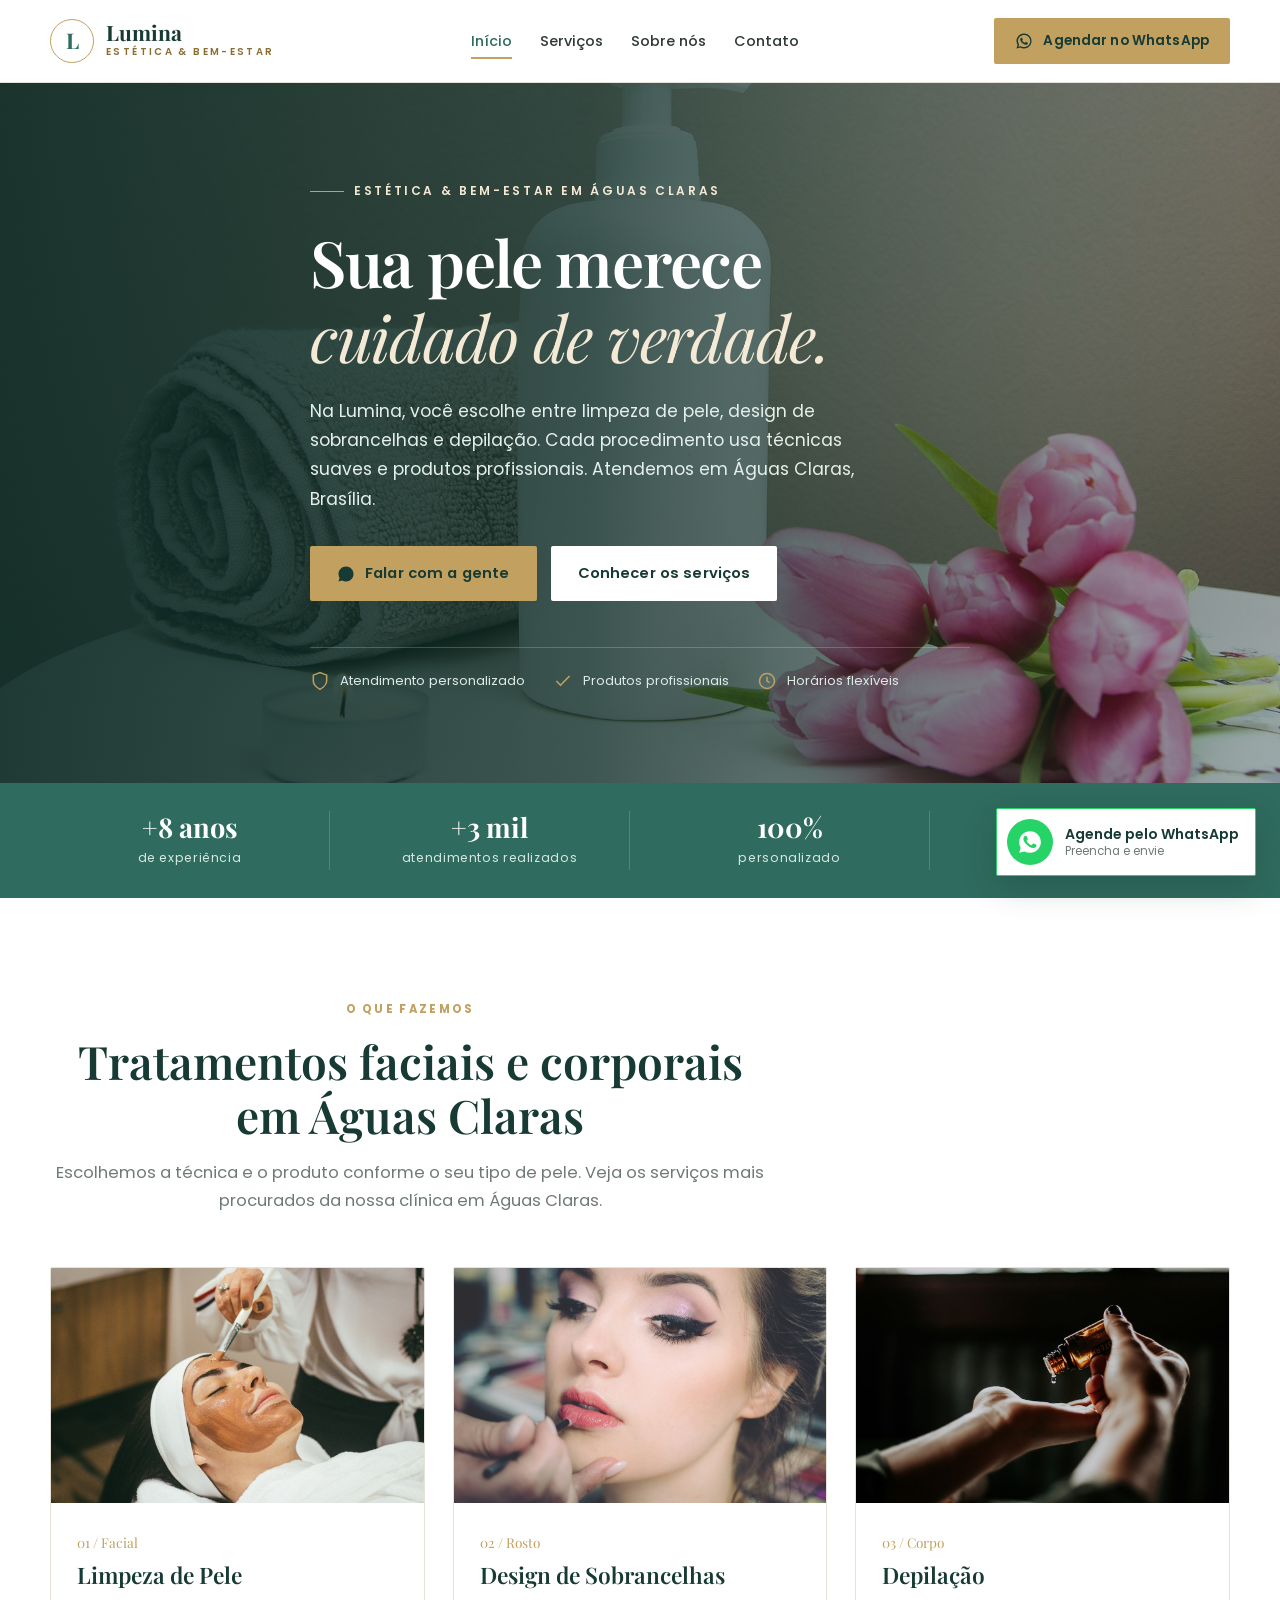
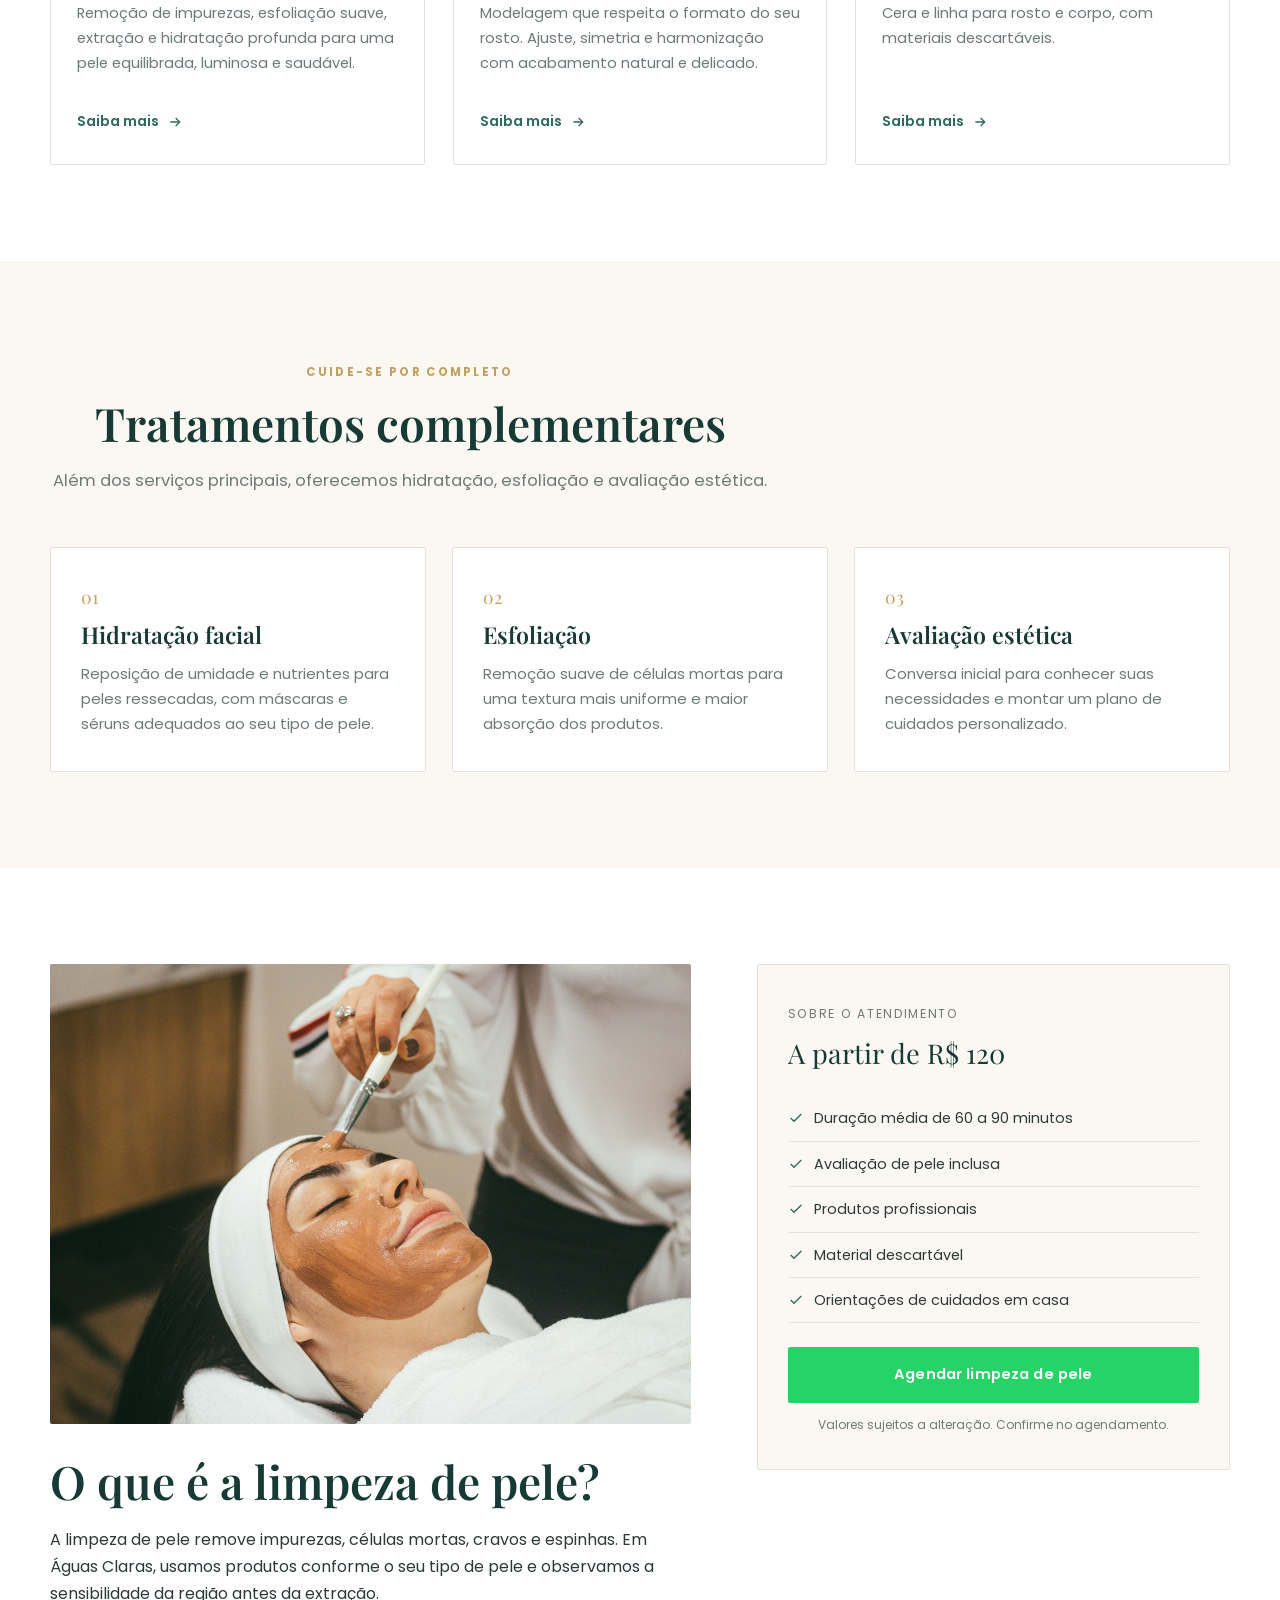
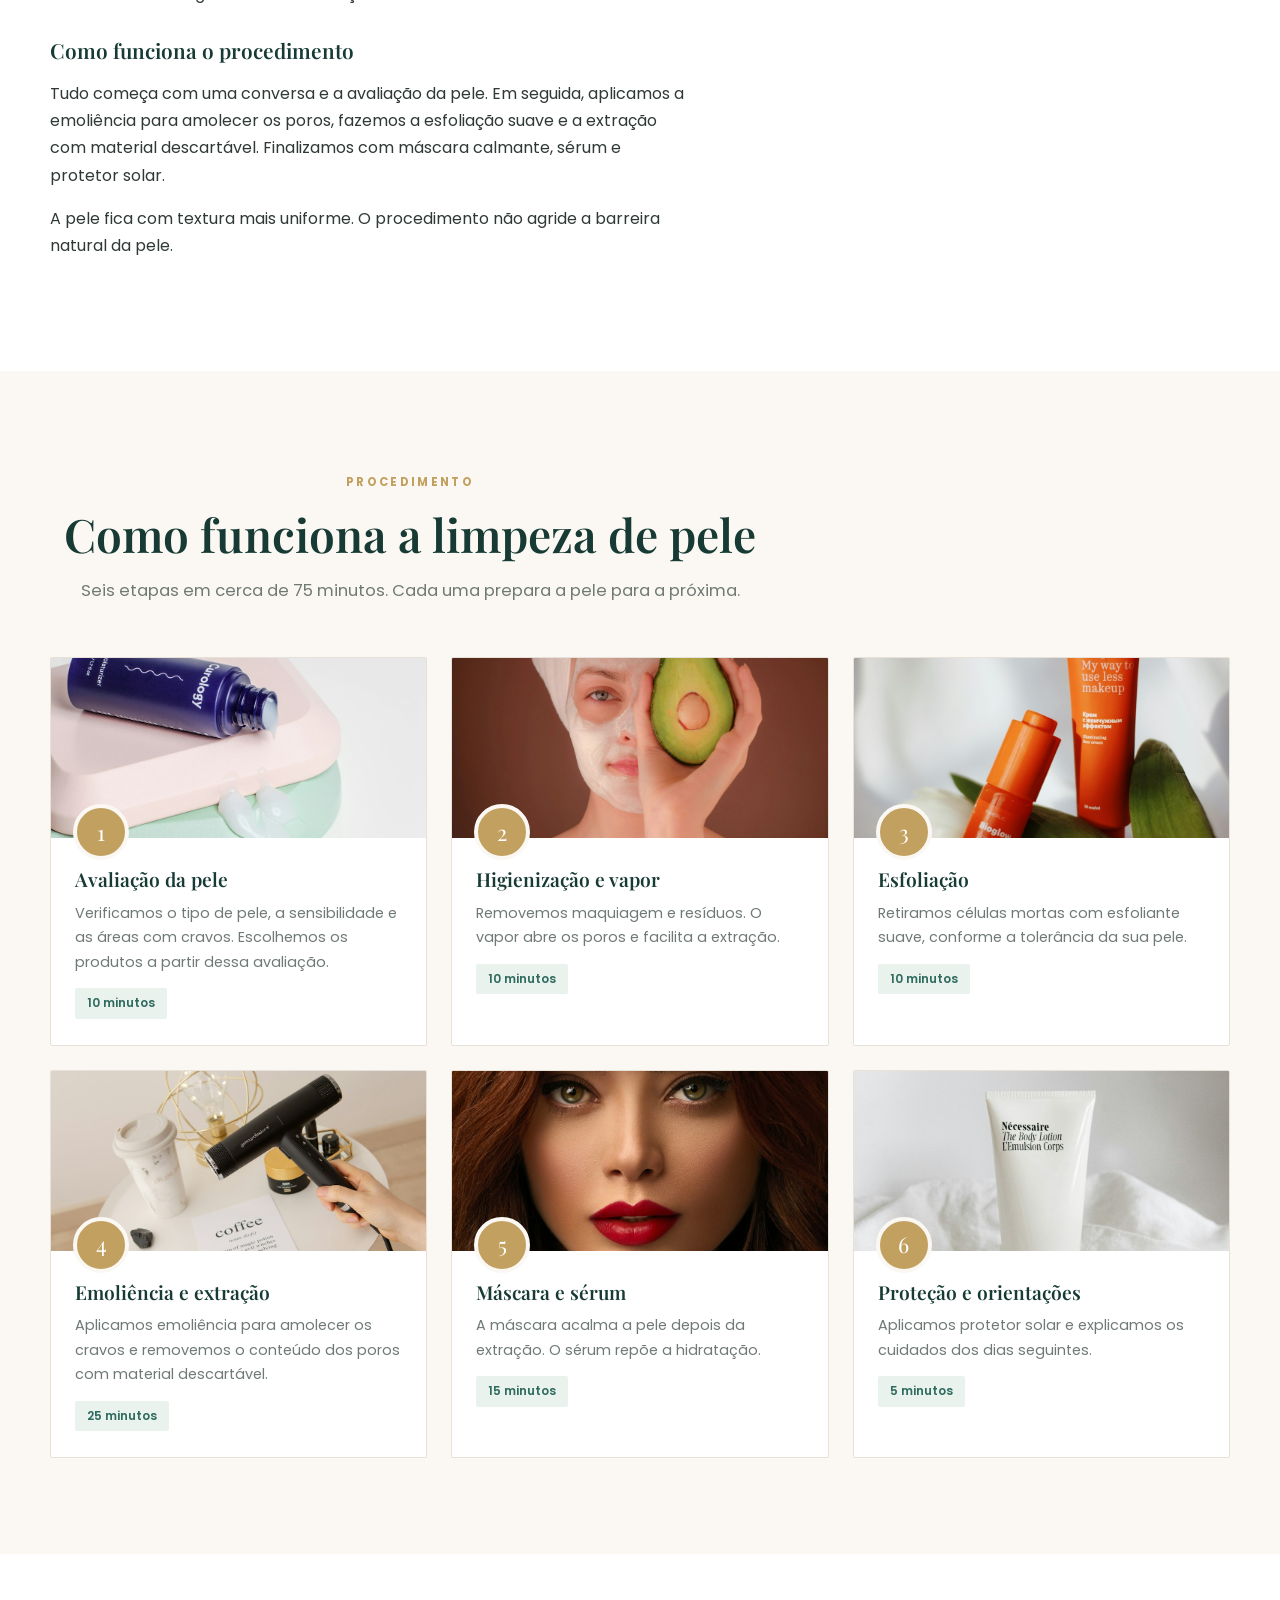
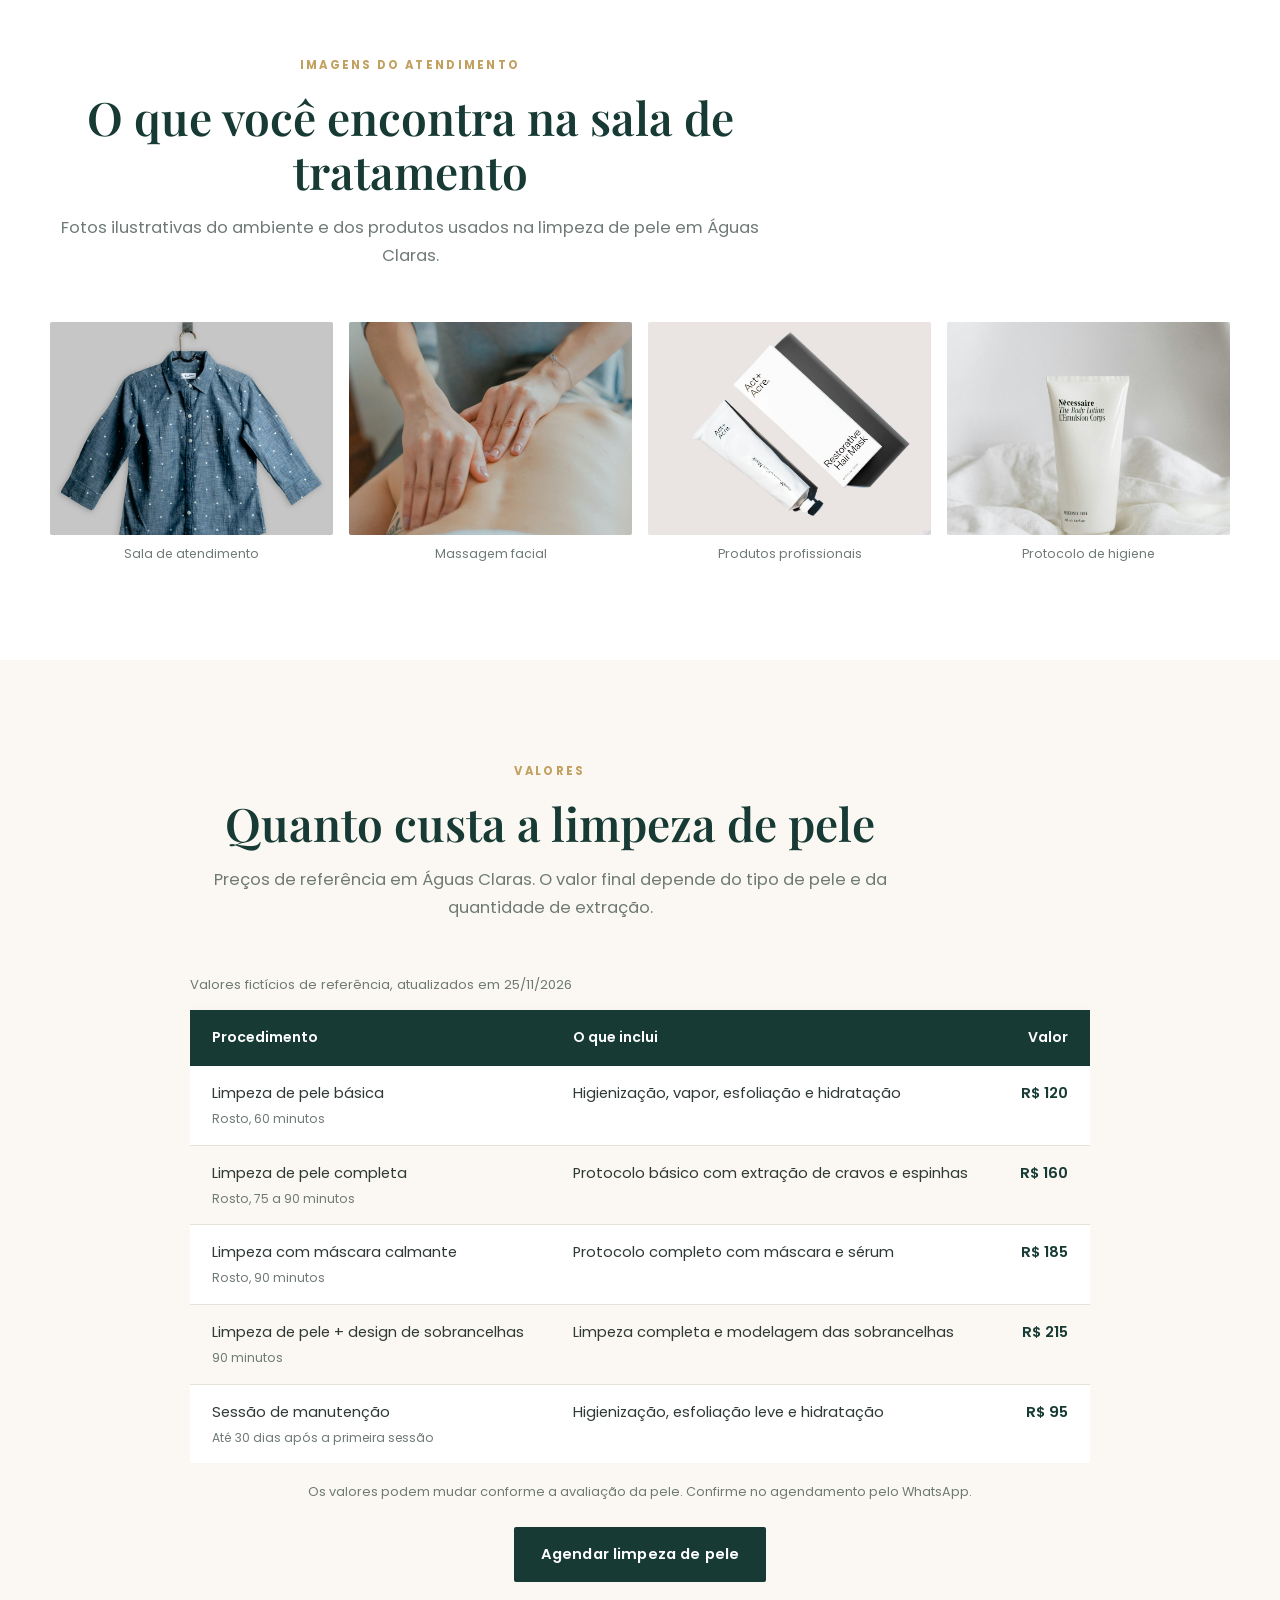
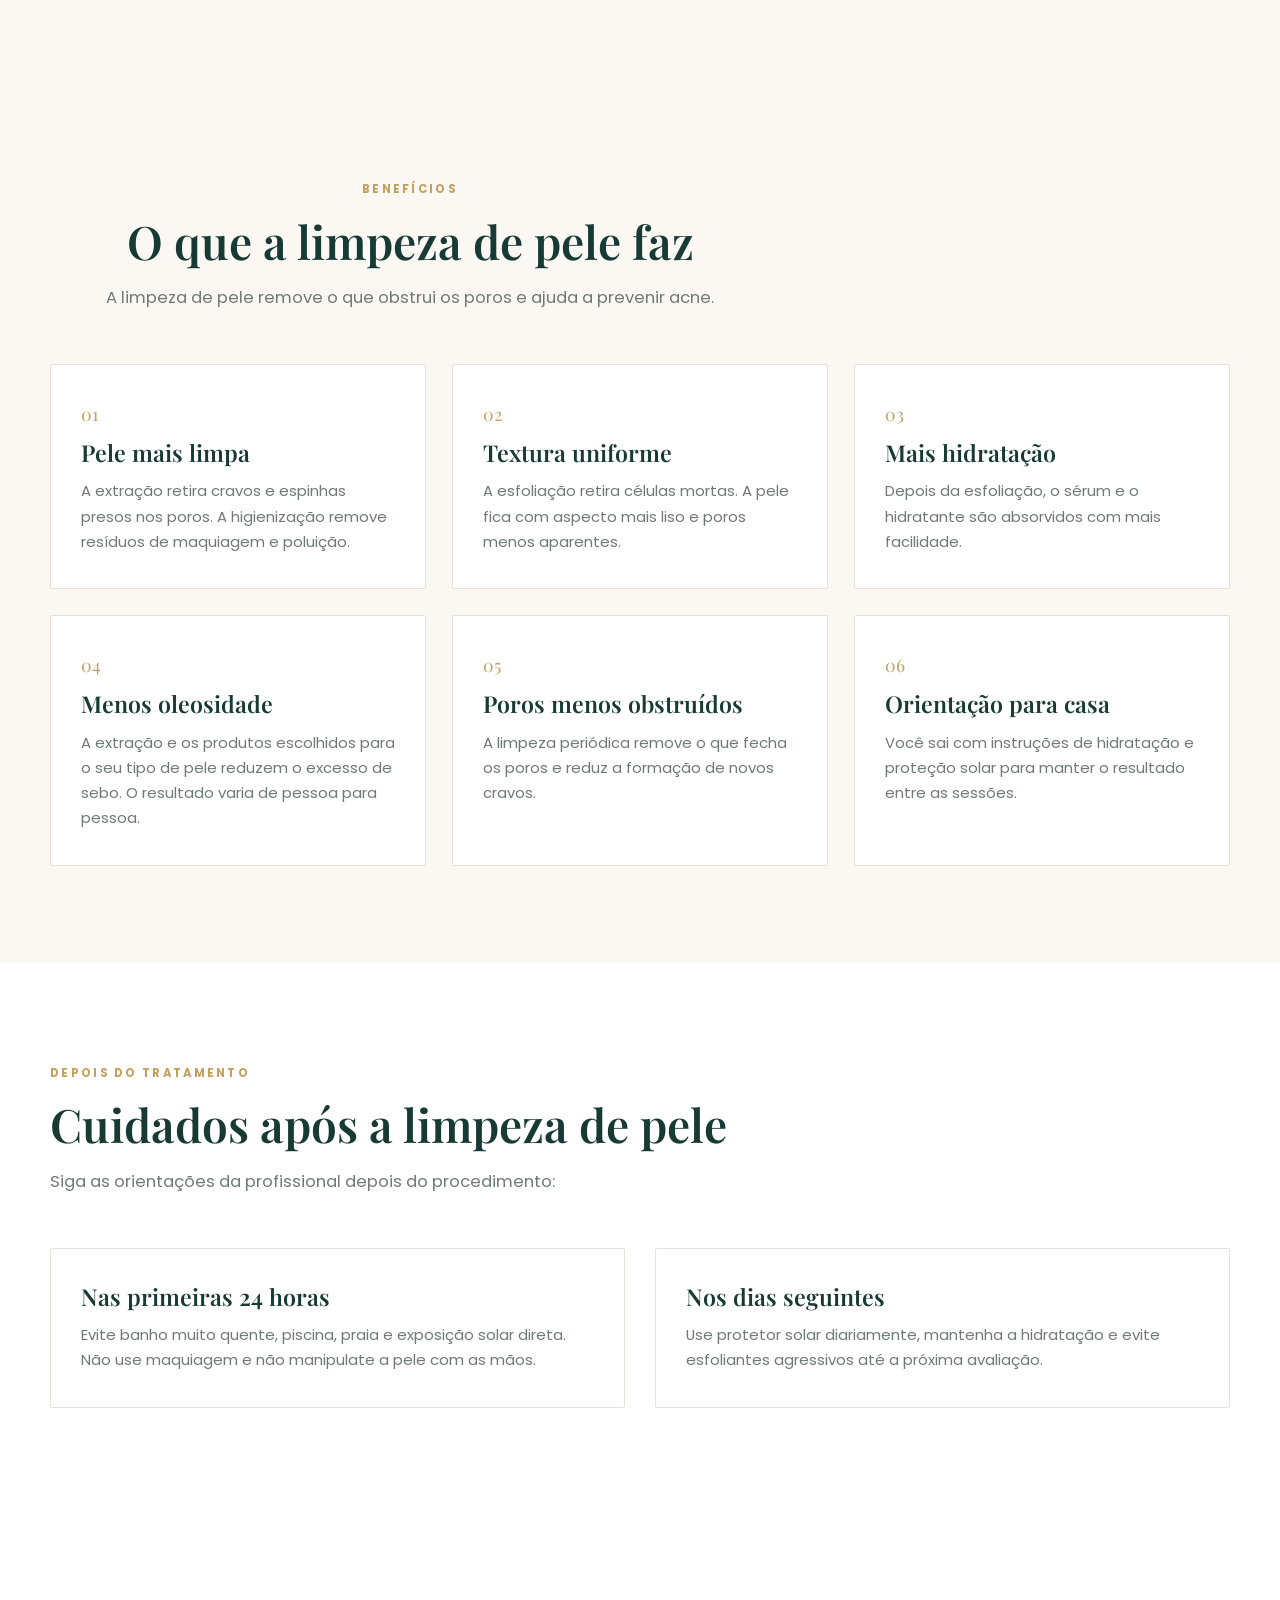
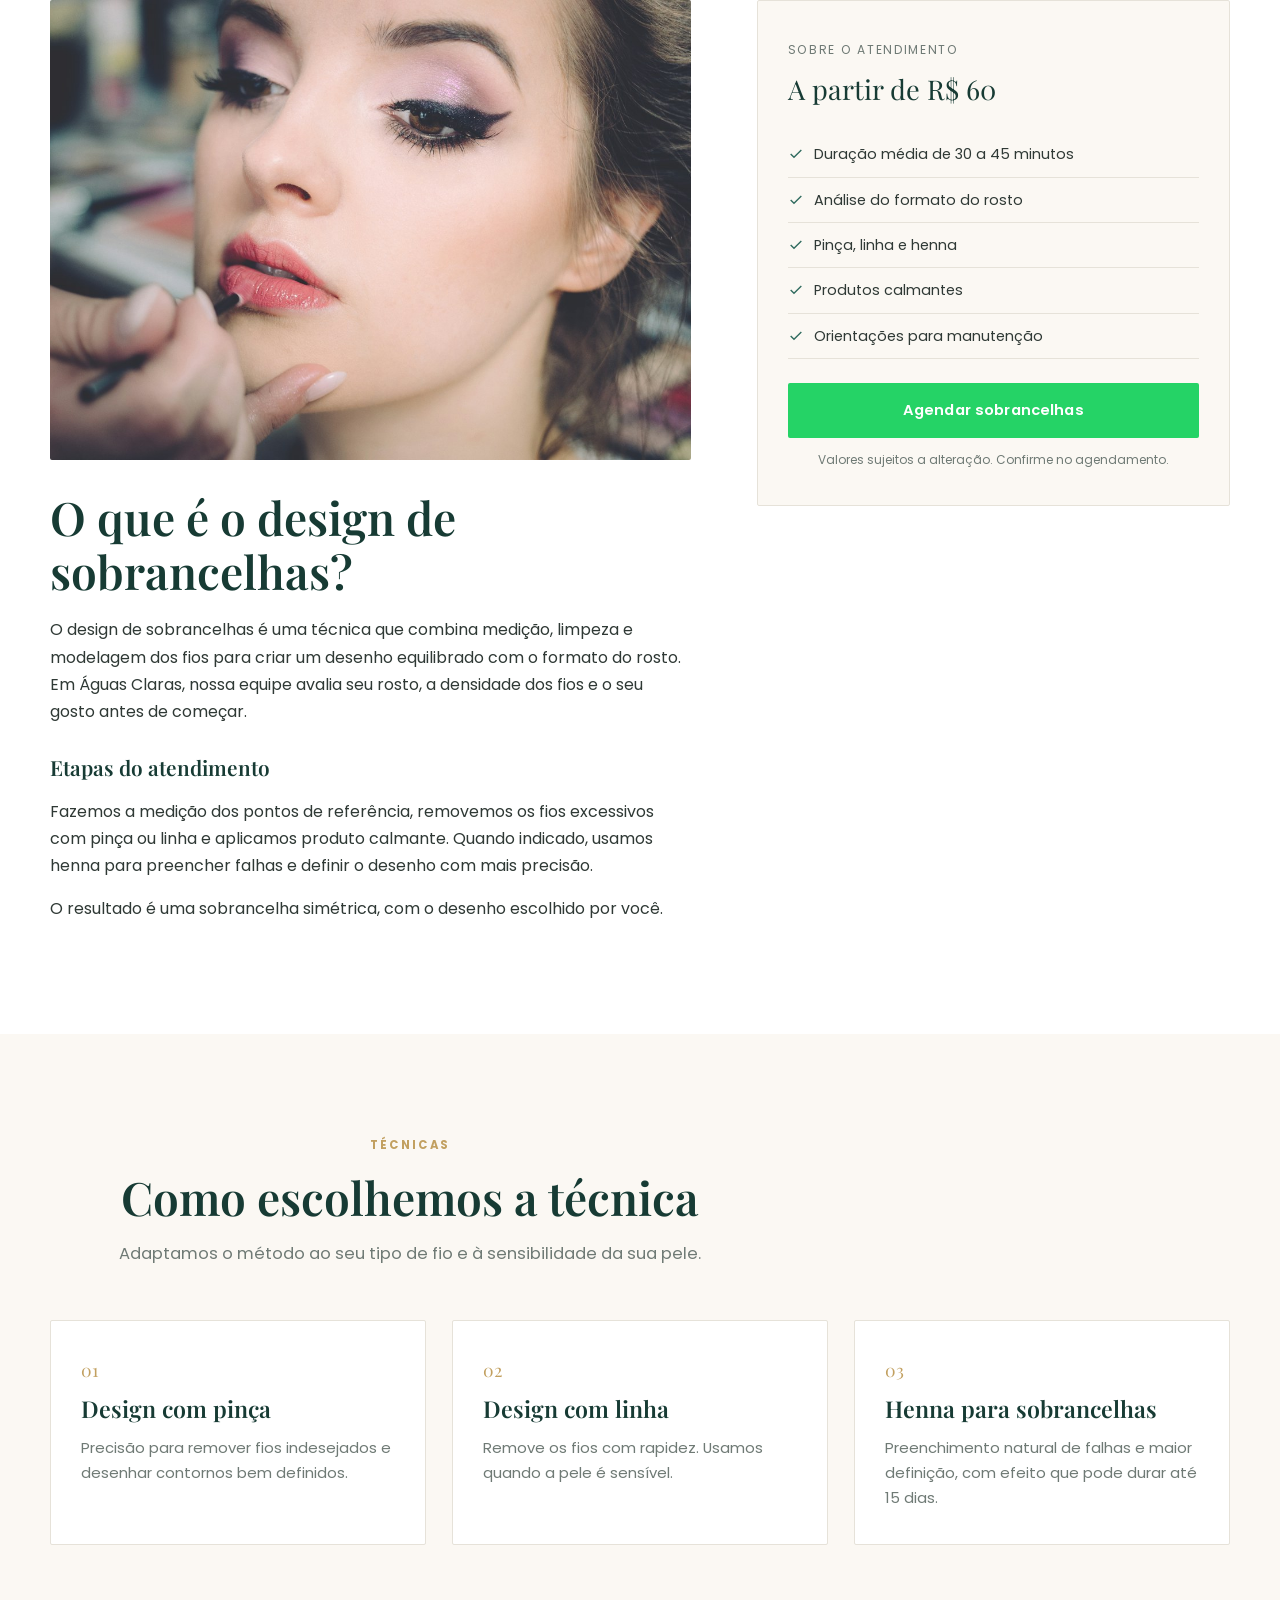
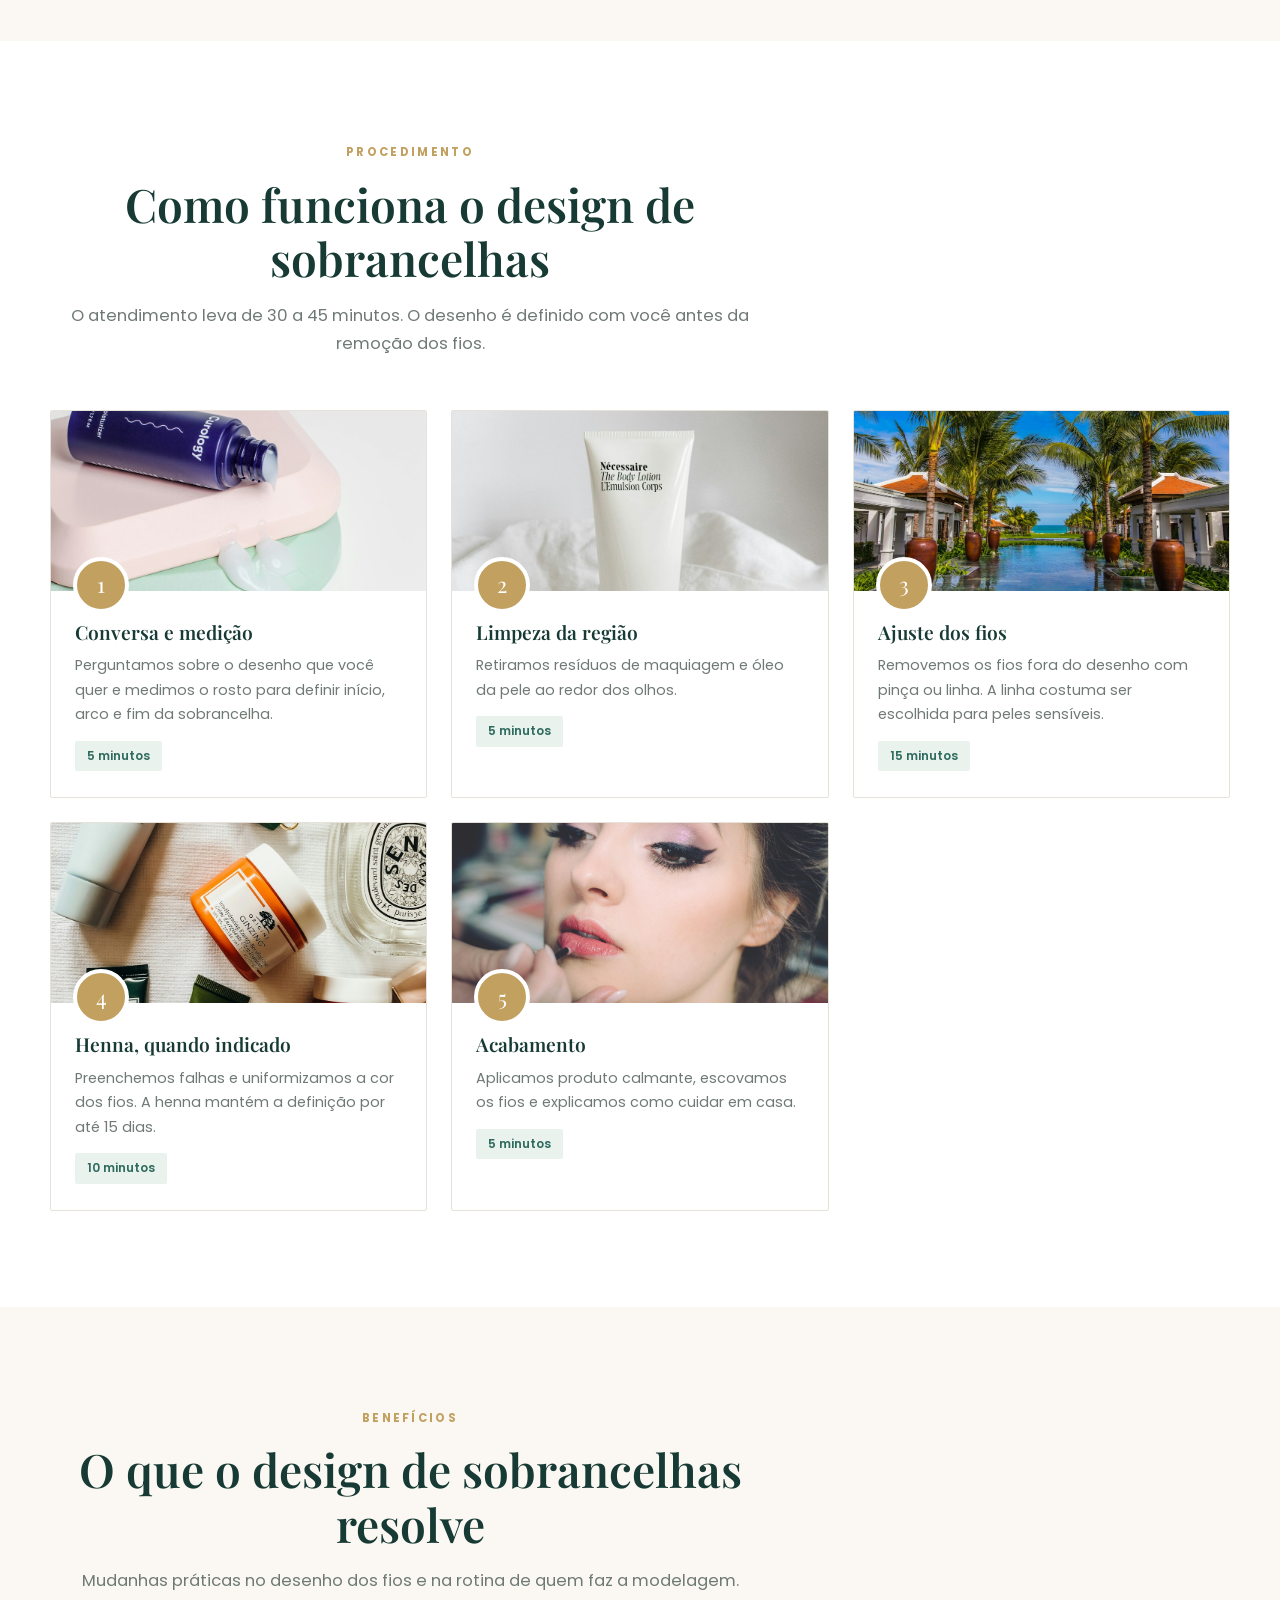
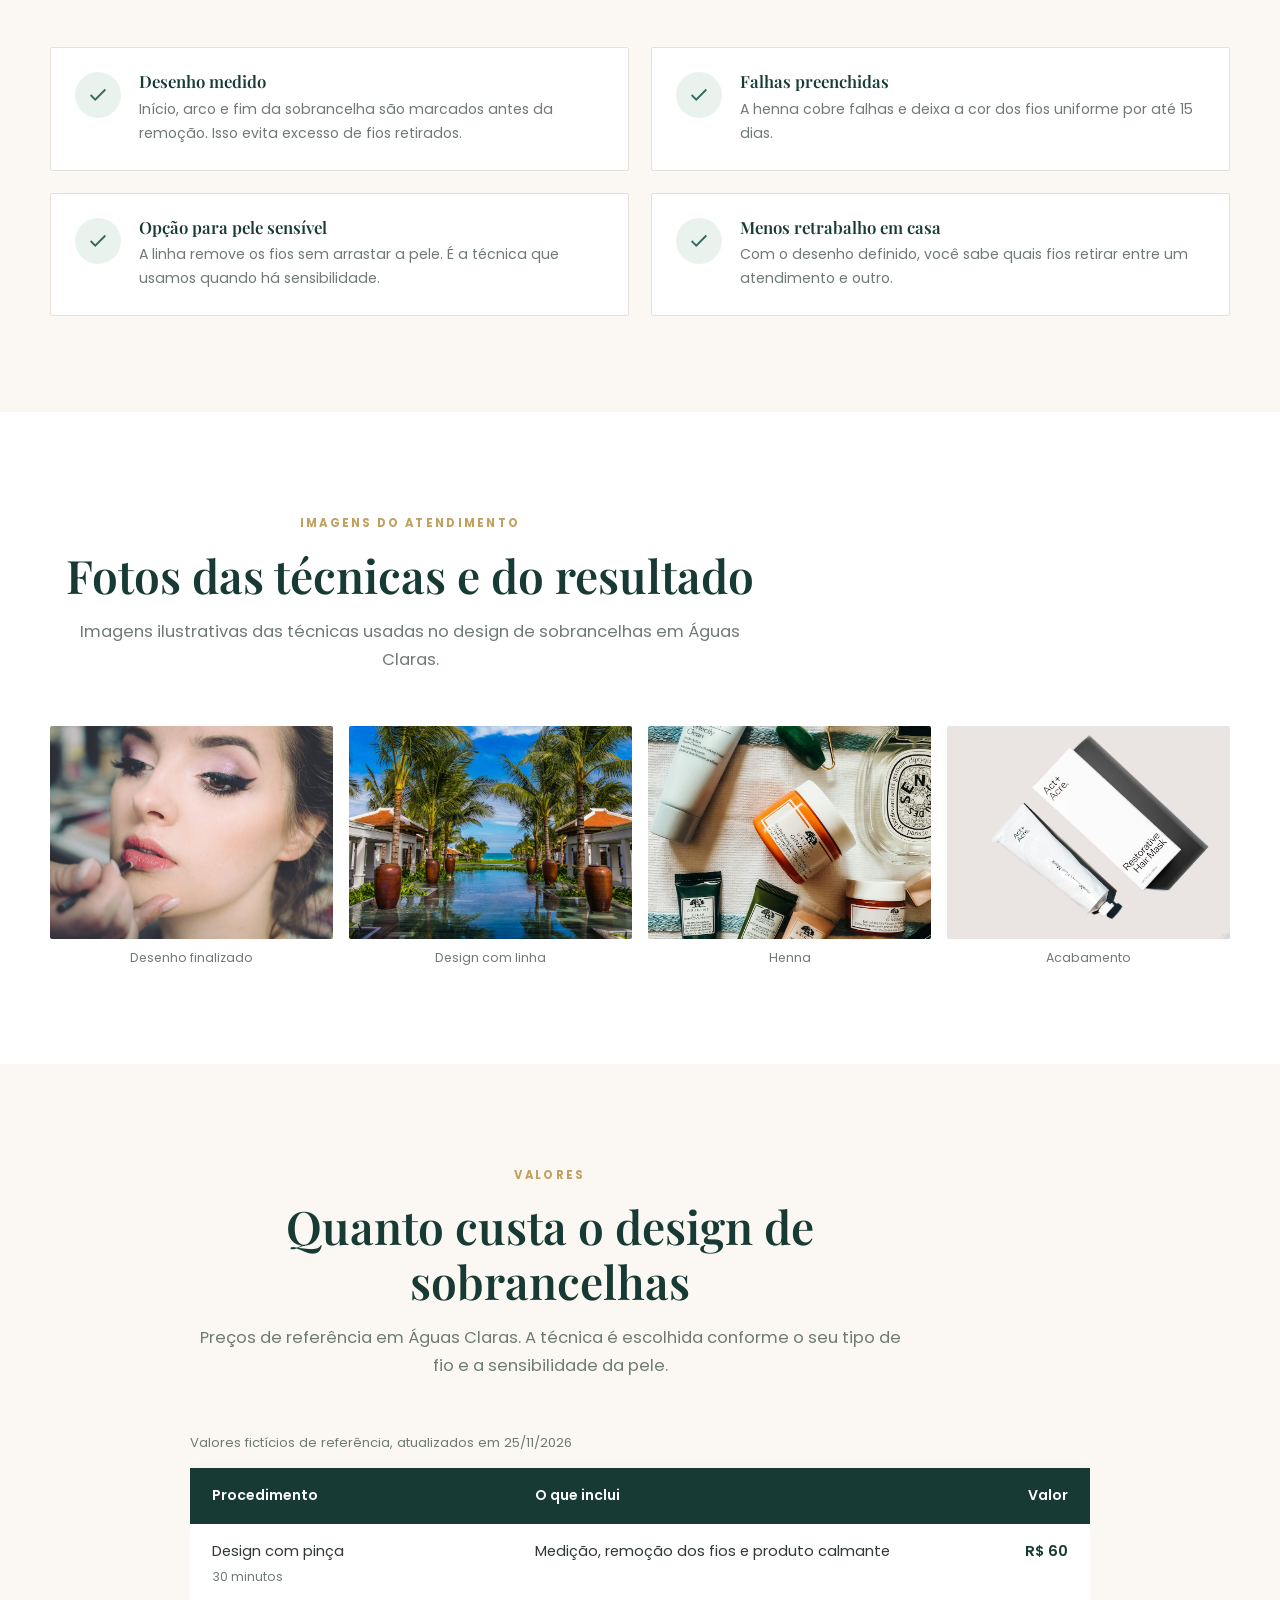
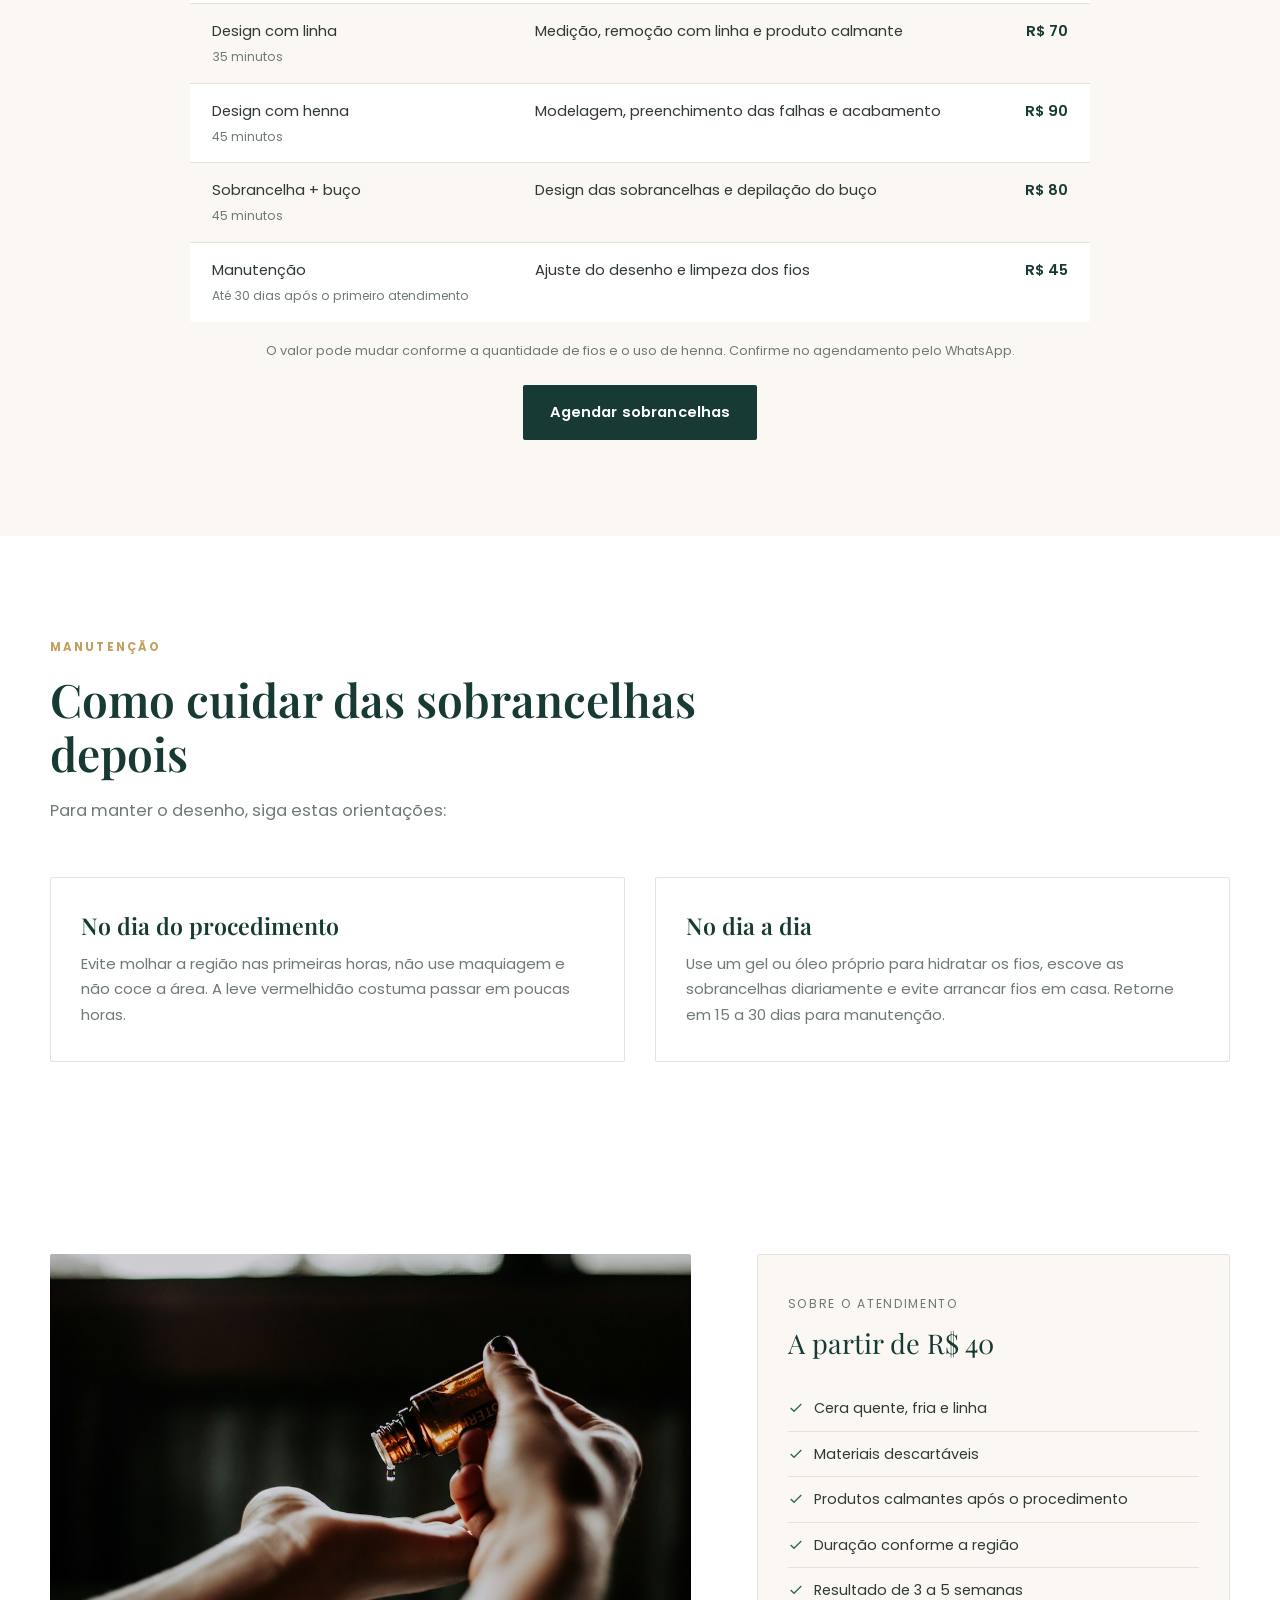
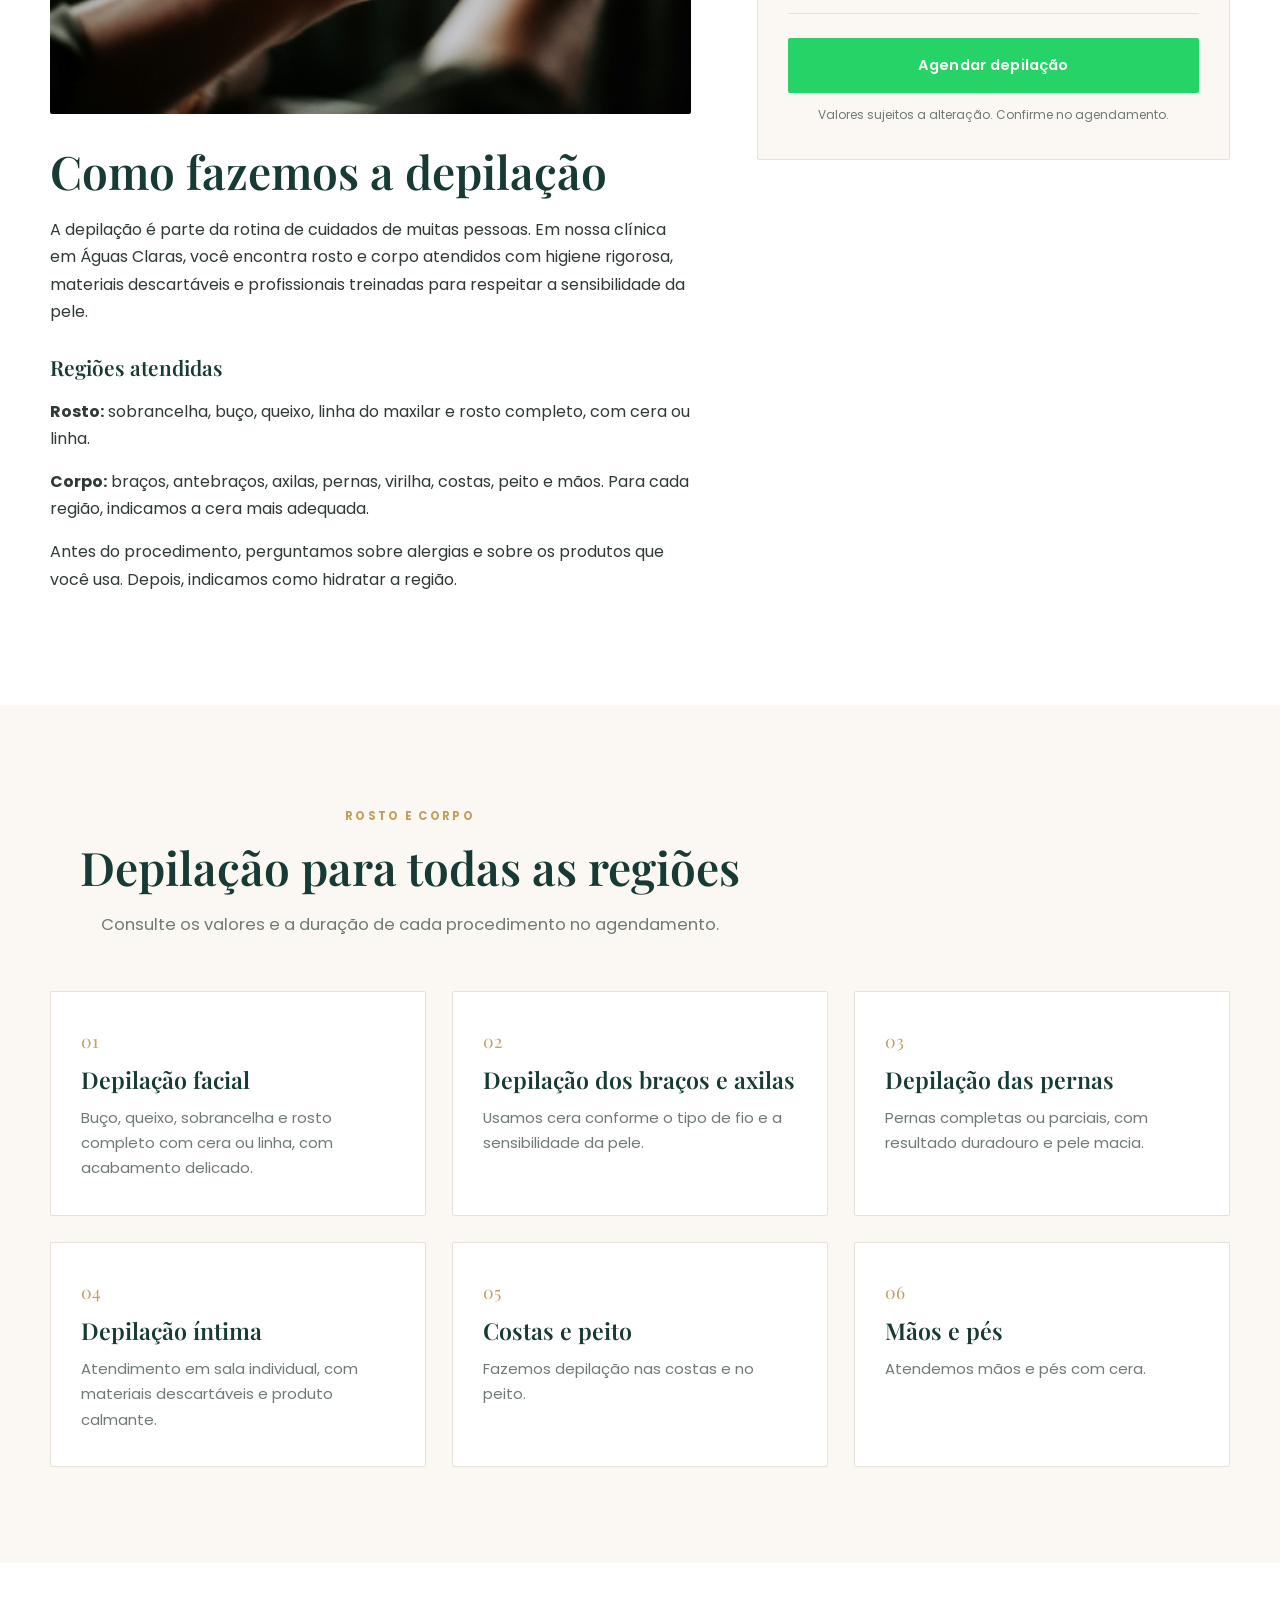
==== commit 9abfc795: "Site convertido para pagina unica com novas fotos da clinica" ====
--- a/index.html
+++ b/index.html
@@ -6,7 +6,7 @@
   <meta http-equiv="X-UA-Compatible" content="IE=edge">
 
   <!-- Título e descrição (o que aparece no Google) -->
-  <title>Lumina Estética & Bem-estar | Limpeza de Pele em Águas Claras, DF</title>
+  <title>Lumina Estética & Bem-estar | Estética em Águas Claras, DF</title>
   <meta name="description" content="Clínica de estética e bem-estar em Águas Claras, Brasília. Limpeza de pele, design de sobrancelhas e depilação com profissionais especializados. Agende pelo WhatsApp (61) 99999-0000.">
   <meta name="keywords" content="limpeza de pele Águas Claras, sobrancelhas Águas Claras, depilação Águas Claras, clínica de estética Brasília, estética facial DF, bem-estar Águas Claras, tratamentos estéticos Asa Sul">
   <meta name="robots" content="index, follow, max-image-preview:large">
@@ -18,12 +18,12 @@
   <meta property="og:type" content="website">
   <meta property="og:locale" content="pt_BR">
   <meta property="og:site_name" content="Lumina Estética & Bem-estar">
-  <meta property="og:title" content="Lumina Estética & Bem-estar | Limpeza de Pele em Águas Claras">
+  <meta property="og:title" content="Lumina Estética & Bem-estar | Estética em Águas Claras">
   <meta property="og:description" content="Limpeza de pele, sobrancelhas e depilação em Águas Claras, DF. Agende pelo WhatsApp.">
   <meta property="og:url" content="https://www.luminaestetica.com.br/">
   <meta property="og:image" content="https://www.luminaestetica.com.br/assets/images/hero-clinica.jpg">
   <meta name="twitter:card" content="summary_large_image">
-  <meta name="twitter:title" content="Lumina Estética & Bem-estar | Limpeza de Pele em Águas Claras">
+  <meta name="twitter:title" content="Lumina Estética & Bem-estar | Estética em Águas Claras">
   <meta name="twitter:description" content="Clínica de estética em Águas Claras. Limpeza de pele, sobrancelhas e depilação. Agende pelo WhatsApp.">
   <meta name="twitter:image" content="https://www.luminaestetica.com.br/assets/images/hero-clinica.jpg">
 
@@ -48,6 +48,7 @@
         "description": "Clínica de estética e bem-estar em Águas Claras, Brasília, DF, especializada em limpeza de pele, design de sobrancelhas e depilação.",
         "url": "https://www.luminaestetica.com.br/",
         "telephone": "+5561999990000",
+        "email": "contato@luminaestetica.com.br",
         "priceRange": "$$",
         "image": "https://www.luminaestetica.com.br/assets/images/hero-clinica.jpg",
         "address": {
@@ -58,19 +59,65 @@
           "postalCode": "71920-000",
           "addressCountry": "BR"
         },
-        "geo": { "@type": "GeoCoordinates", "latitude": -15.8339, "longitude": -48.0503 },
-        "areaServed": ["Águas Claras", "Taguatinga", "Asa Sul", "Brasília"],
+        "geo": {
+          "@type": "GeoCoordinates",
+          "latitude": -15.8339,
+          "longitude": -48.0503
+        },
+        "areaServed": [
+          "Águas Claras",
+          "Taguatinga",
+          "Asa Sul",
+          "Brasília"
+        ],
         "openingHoursSpecification": [
-          { "@type": "OpeningHoursSpecification", "dayOfWeek": ["Monday","Tuesday","Wednesday","Thursday","Friday"], "opens": "09:00", "closes": "19:00" },
-          { "@type": "OpeningHoursSpecification", "dayOfWeek": "Saturday", "opens": "09:00", "closes": "14:00" }
+          {
+            "@type": "OpeningHoursSpecification",
+            "dayOfWeek": [
+              "Monday",
+              "Tuesday",
+              "Wednesday",
+              "Thursday",
+              "Friday"
+            ],
+            "opens": "09:00",
+            "closes": "19:00"
+          },
+          {
+            "@type": "OpeningHoursSpecification",
+            "dayOfWeek": "Saturday",
+            "opens": "09:00",
+            "closes": "14:00"
+          }
         ],
         "hasOfferCatalog": {
           "@type": "OfferCatalog",
           "name": "Serviços de estética e bem-estar",
           "itemListElement": [
-            { "@type": "Offer", "itemOffered": { "@type": "Service", "name": "Limpeza de pele em Águas Claras", "description": "Limpeza de pele profunda com esfoliação, extração e hidratação." } },
-            { "@type": "Offer", "itemOffered": { "@type": "Service", "name": "Design de sobrancelhas em Águas Claras", "description": "Modelagem, ajuste e harmonização das sobrancelhas." } },
-            { "@type": "Offer", "itemOffered": { "@type": "Service", "name": "Depilação em Águas Claras", "description": "Depilação com cera e linha, rosto e corpo." } }
+            {
+              "@type": "Offer",
+              "itemOffered": {
+                "@type": "Service",
+                "name": "Limpeza de pele em Águas Claras",
+                "description": "Limpeza de pele profunda com esfoliação, extração e hidratação."
+              }
+            },
+            {
+              "@type": "Offer",
+              "itemOffered": {
+                "@type": "Service",
+                "name": "Design de sobrancelhas em Águas Claras",
+                "description": "Modelagem, ajuste e harmonização das sobrancelhas."
+              }
+            },
+            {
+              "@type": "Offer",
+              "itemOffered": {
+                "@type": "Service",
+                "name": "Depilação em Águas Claras",
+                "description": "Depilação com cera e linha, rosto e corpo."
+              }
+            }
           ]
         }
       },
@@ -80,7 +127,42 @@
         "url": "https://www.luminaestetica.com.br/",
         "name": "Lumina Estética & Bem-estar",
         "inLanguage": "pt-BR",
-        "publisher": { "@id": "https://www.luminaestetica.com.br/#establishment" }
+        "publisher": {
+          "@id": "https://www.luminaestetica.com.br/#establishment"
+        }
+      },
+      {
+        "@type": "ItemList",
+        "name": "Serviços da Lumina em Águas Claras",
+        "itemListElement": [
+          {
+            "@type": "ListItem",
+            "position": 1,
+            "item": {
+              "@type": "Service",
+              "name": "Limpeza de pele",
+              "url": "https://www.luminaestetica.com.br/#limpeza-de-pele"
+            }
+          },
+          {
+            "@type": "ListItem",
+            "position": 2,
+            "item": {
+              "@type": "Service",
+              "name": "Design de sobrancelhas",
+              "url": "https://www.luminaestetica.com.br/#sobrancelhas"
+            }
+          },
+          {
+            "@type": "ListItem",
+            "position": 3,
+            "item": {
+              "@type": "Service",
+              "name": "Depilação",
+              "url": "https://www.luminaestetica.com.br/#depilacao"
+            }
+          }
+        ]
       },
       {
         "@type": "FAQPage",
@@ -89,17 +171,98 @@
           {
             "@type": "Question",
             "name": "Com que frequência devo fazer limpeza de pele?",
-            "acceptedAnswer": { "@type": "Answer", "text": "Para peles oleosas e com tendência a acne, recomendamos a cada 15 dias. Para peles secas e sensíveis, a cada 30 dias. Durante a avaliação inicial, a profissional define a periodicidade para o seu tipo de pele." }
+            "acceptedAnswer": {
+              "@type": "Answer",
+              "text": "Para peles oleosas e com tendência a acne, recomendamos a cada 15 dias. Para peles secas e sensíveis, a cada 30 dias. Durante a avaliação inicial, a profissional define a periodicidade para o seu tipo de pele."
+            }
+          },
+          {
+            "@type": "Question",
+            "name": "A limpeza de pele dói?",
+            "acceptedAnswer": {
+              "@type": "Answer",
+              "text": "A extração pode causar um leve desconforto. Usamos emoliência, material descartável e técnicas suaves para reduzir a sensação."
+            }
+          },
+          {
+            "@type": "Question",
+            "name": "Posso fazer limpeza de pele grávida?",
+            "acceptedAnswer": {
+              "@type": "Answer",
+              "text": "Sim. Avise a equipe antes do agendamento para adaptarmos os produtos e o procedimento."
+            }
           },
           {
             "@type": "Question",
             "name": "O design de sobrancelhas dói?",
-            "acceptedAnswer": { "@type": "Answer", "text": "O desconforto é leve. Usamos técnicas suaves e produto calmante." }
-          },
-          {
-            "@type": "Question",
-            "name": "Como agendar meu horário?",
-            "acceptedAnswer": { "@type": "Answer", "text": "Clique no botão do WhatsApp no canto da tela ou acesse a página de contato. Confirmamos a data e o horário." }
+            "acceptedAnswer": {
+              "@type": "Answer",
+              "text": "O desconforto é leve. Usamos técnicas suaves e produto calmante."
+            }
+          },
+          {
+            "@type": "Question",
+            "name": "Quanto tempo dura o resultado do design de sobrancelhas?",
+            "acceptedAnswer": {
+              "@type": "Answer",
+              "text": "O desenho dura de 15 a 30 dias. A henna mantém a definição por até 15 dias."
+            }
+          },
+          {
+            "@type": "Question",
+            "name": "Posso escolher o formato da sobrancelha?",
+            "acceptedAnswer": {
+              "@type": "Answer",
+              "text": "Sim. Medimos o seu rosto e definimos o desenho com você antes da remoção dos fios."
+            }
+          },
+          {
+            "@type": "Question",
+            "name": "Posso fazer depilação com a pele sensível?",
+            "acceptedAnswer": {
+              "@type": "Answer",
+              "text": "Sim. Avaliamos a região e escolhemos a cera ou a linha mais adequadas. Também orientamos os cuidados depois do procedimento para evitar irritações."
+            }
+          },
+          {
+            "@type": "Question",
+            "name": "Qual a duração da depilação com cera?",
+            "acceptedAnswer": {
+              "@type": "Answer",
+              "text": "O resultado dura de 3 a 5 semanas, conforme o ciclo de crescimento dos fios e a região tratada."
+            }
+          },
+          {
+            "@type": "Question",
+            "name": "O que devo fazer antes da depilação?",
+            "acceptedAnswer": {
+              "@type": "Answer",
+              "text": "Evite cremes com ácidos e esfoliação na região nos dias anteriores, não use lâmina e compareça com a pele limpa e hidratada."
+            }
+          },
+          {
+            "@type": "Question",
+            "name": "Como faço para agendar um horário?",
+            "acceptedAnswer": {
+              "@type": "Answer",
+              "text": "Clique no botão do WhatsApp no canto da tela ou use a seção de contato nesta página. Confirmamos a data e o horário."
+            }
+          },
+          {
+            "@type": "Question",
+            "name": "Onde fica a Lumina Estética?",
+            "acceptedAnswer": {
+              "@type": "Answer",
+              "text": "Ficamos na Av. das Paineiras, Quadra 10, Bloco A, Loja 12, em Águas Claras, Brasília, DF. O local tem fácil acesso por metrô e estacionamento nas proximidades."
+            }
+          },
+          {
+            "@type": "Question",
+            "name": "Quais são os horários de atendimento?",
+            "acceptedAnswer": {
+              "@type": "Answer",
+              "text": "Atendemos de segunda a sexta, das 9h às 19h, e aos sábados das 9h às 14h. Aos domingos ficamos fechados."
+            }
           }
         ]
       }
@@ -112,9 +275,9 @@
   <a class="sr-only" href="#conteudo">Pular para o conteúdo</a>
 
   <!-- ==================== CABEÇALHO ==================== -->
-  <header class="site-header">
+  <header class="site-header" id="topo">
     <div class="container header-inner">
-      <a class="logo" href="index.html">
+      <a class="logo" href="#topo">
         <span class="logo-marca" aria-hidden="true">L</span>
         <span class="logo-texto"><strong>Lumina</strong> <span>Estética & Bem-estar</span></span>
       </a>
@@ -124,10 +287,10 @@
       </button>
 
       <nav class="nav-principal" id="menu-principal" aria-label="Navegação principal">
-        <a href="index.html" class="ativo">Início</a>
-        <a href="servicos.html">Serviços</a>
-        <a href="sobre.html">Sobre nós</a>
-        <a href="contato.html">Contato</a>
+        <a href="#topo" class="ativo">Início</a>
+        <a href="#servicos">Serviços</a>
+        <a href="#sobre">Sobre nós</a>
+        <a href="#contato">Contato</a>
       </nav>
 
       <div class="header-acoes">
@@ -153,7 +316,7 @@
             <svg viewBox="0 0 24 24" fill="currentColor" aria-hidden="true"><path d="M17.47 14.38c-.3-.15-1.76-.87-2.03-.97-.27-.1-.47-.15-.67.15-.2.3-.77.97-.94 1.17-.17.2-.35.22-.65.07-.3-.15-1.26-.46-2.4-1.48-.89-.79-1.49-1.77-1.66-2.07-.17-.3-.02-.46.13-.61.13-.13.3-.35.45-.53.15-.18.2-.3.3-.5.1-.2.05-.37-.02-.52-.08-.15-.67-1.61-.92-2.2-.24-.58-.49-.5-.67-.51h-.57c-.2 0-.52.07-.79.37s-1.04 1.02-1.04 2.48 1.07 2.88 1.22 3.08c.15.2 2.1 3.2 5.09 4.48.71.3 1.26.48 1.69.62.71.22 1.36.19 1.87.12.57-.09 1.75-.72 2-1.4.25-.7.25-1.29.17-1.41-.08-.12-.27-.19-.58-.32zM12.04 2C6.5 2 2 6.49 2 12c0 1.85.49 3.66 1.41 5.25L2 22l4.9-1.28A9.94 9.94 0 0 0 12 22h.04c5.5 0 10-4.49 10-10S17.54 2 12.04 2z"/></svg>
             Falar com a gente
           </a>
-          <a class="btn btn--branco" href="servicos.html">Conhecer os serviços</a>
+          <a class="btn btn--branco" href="#servicos">Conhecer os serviços</a>
         </div>
         <div class="hero-selo">
           <div><svg viewBox="0 0 24 24" fill="none" stroke="currentColor" stroke-width="1.8" aria-hidden="true"><path d="M12 22s8-4 8-10V5l-8-3-8 3v7c0 6 8 10 8 10z"/></svg> Atendimento personalizado</div>
@@ -191,7 +354,7 @@
               <span class="numero">01 / Facial</span>
               <h3>Limpeza de Pele</h3>
               <p>Remoção de impurezas, esfoliação suave, extração e hidratação profunda para uma pele equilibrada, luminosa e saudável.</p>
-              <a class="link-card" href="limpeza-de-pele.html">Saiba mais <svg viewBox="0 0 24 24" fill="none" stroke="currentColor" stroke-width="2" aria-hidden="true"><path d="M5 12h14M13 6l6 6-6 6"/></svg></a>
+              <a class="link-card" href="#limpeza-de-pele">Saiba mais <svg viewBox="0 0 24 24" fill="none" stroke="currentColor" stroke-width="2" aria-hidden="true"><path d="M5 12h14M13 6l6 6-6 6"/></svg></a>
             </div>
           </article>
 
@@ -203,7 +366,7 @@
               <span class="numero">02 / Rosto</span>
               <h3>Design de Sobrancelhas</h3>
               <p>Modelagem que respeita o formato do seu rosto. Ajuste, simetria e harmonização com acabamento natural e delicado.</p>
-              <a class="link-card" href="sobrancelhas.html">Saiba mais <svg viewBox="0 0 24 24" fill="none" stroke="currentColor" stroke-width="2" aria-hidden="true"><path d="M5 12h14M13 6l6 6-6 6"/></svg></a>
+              <a class="link-card" href="#sobrancelhas">Saiba mais <svg viewBox="0 0 24 24" fill="none" stroke="currentColor" stroke-width="2" aria-hidden="true"><path d="M5 12h14M13 6l6 6-6 6"/></svg></a>
             </div>
           </article>
 
@@ -215,12 +378,404 @@
               <span class="numero">03 / Corpo</span>
               <h3>Depilação</h3>
               <p>Cera e linha para rosto e corpo, com materiais descartáveis.</p>
-              <a class="link-card" href="depilacao.html">Saiba mais <svg viewBox="0 0 24 24" fill="none" stroke="currentColor" stroke-width="2" aria-hidden="true"><path d="M5 12h14M13 6l6 6-6 6"/></svg></a>
+              <a class="link-card" href="#depilacao">Saiba mais <svg viewBox="0 0 24 24" fill="none" stroke="currentColor" stroke-width="2" aria-hidden="true"><path d="M5 12h14M13 6l6 6-6 6"/></svg></a>
             </div>
           </article>
         </div>
       </div>
     </section>
+
+    <!-- Serviços complementares -->
+    <section class="section section--creme" aria-labelledby="titulo-complementares">
+      <div class="container">
+        <div class="cabecalho-secao texto-centro">
+          <span class="etiqueta">Cuide-se por completo</span>
+          <h2 id="titulo-complementares">Tratamentos complementares</h2>
+          <p>Além dos serviços principais, oferecemos hidratação, esfoliação e avaliação estética.</p>
+        </div>
+        <div class="grade-3">
+          <div class="painel">
+            <div class="num">01</div>
+            <h3>Hidratação facial</h3>
+            <p>Reposição de umidade e nutrientes para peles ressecadas, com máscaras e séruns adequados ao seu tipo de pele.</p>
+          </div>
+          <div class="painel">
+            <div class="num">02</div>
+            <h3>Esfoliação</h3>
+            <p>Remoção suave de células mortas para uma textura mais uniforme e maior absorção dos produtos.</p>
+          </div>
+          <div class="painel">
+            <div class="num">03</div>
+            <h3>Avaliação estética</h3>
+            <p>Conversa inicial para conhecer suas necessidades e montar um plano de cuidados personalizado.</p>
+          </div>
+        </div>
+      </div>
+    </section>
+
+    <section class="section" id="limpeza-de-pele" aria-labelledby="titulo-limpeza-detalhe">
+      <div class="container servico-detalhe">
+        <div>
+          <img class="imagem-destaque" src="assets/images/limpeza-pele.jpg" alt="Aplicação de máscara facial durante limpeza de pele em Águas Claras" loading="lazy" width="1200" height="800">
+          <h2 id="titulo-limpeza-detalhe">O que é a limpeza de pele?</h2>
+          <p>A limpeza de pele remove impurezas, células mortas, cravos e espinhas. Em Águas Claras, usamos produtos conforme o seu tipo de pele e observamos a sensibilidade da região antes da extração.</p>
+          <h3>Como funciona o procedimento</h3>
+          <p>Tudo começa com uma conversa e a avaliação da pele. Em seguida, aplicamos a emoliência para amolecer os poros, fazemos a esfoliação suave e a extração com material descartável. Finalizamos com máscara calmante, sérum e protetor solar.</p>
+          <p>A pele fica com textura mais uniforme. O procedimento não agride a barreira natural da pele.</p>
+        </div>
+        <aside class="caixa-lateral" aria-label="Informações do serviço">
+          <span class="preco-label">Sobre o atendimento</span>
+          <p class="preco">A partir de R$ 120</p>
+          <ul>
+            <li><svg viewBox="0 0 24 24" fill="none" stroke="currentColor" stroke-width="2" aria-hidden="true"><path d="M20 6L9 17l-5-5"/></svg> Duração média de 60 a 90 minutos</li>
+            <li><svg viewBox="0 0 24 24" fill="none" stroke="currentColor" stroke-width="2" aria-hidden="true"><path d="M20 6L9 17l-5-5"/></svg> Avaliação de pele inclusa</li>
+            <li><svg viewBox="0 0 24 24" fill="none" stroke="currentColor" stroke-width="2" aria-hidden="true"><path d="M20 6L9 17l-5-5"/></svg> Produtos profissionais</li>
+            <li><svg viewBox="0 0 24 24" fill="none" stroke="currentColor" stroke-width="2" aria-hidden="true"><path d="M20 6L9 17l-5-5"/></svg> Material descartável</li>
+            <li><svg viewBox="0 0 24 24" fill="none" stroke="currentColor" stroke-width="2" aria-hidden="true"><path d="M20 6L9 17l-5-5"/></svg> Orientações de cuidados em casa</li>
+          </ul>
+          <a class="btn btn--whatsapp" href="https://wa.me/5561999990000?text=Ol%C3%A1%2C%20gostaria%20de%20agendar%20uma%20limpeza%20de%20pele." target="_blank" rel="noopener">Agendar limpeza de pele</a>
+          <small>Valores sujeitos a alteração. Confirme no agendamento.</small>
+        </aside>
+      </div>
+    </section>
+
+    <section class="section section--creme" aria-labelledby="titulo-limpeza-etapas">
+      <div class="container">
+        <div class="cabecalho-secao texto-centro"><span class="etiqueta">Procedimento</span><h2 id="titulo-limpeza-etapas">Como funciona a limpeza de pele</h2><p>Seis etapas em cerca de 75 minutos. Cada uma prepara a pele para a próxima.</p></div>
+        <div class="etapas-lista">
+          <article class="etapa">
+            <div class="etapa-imagem"><img src="assets/images/avaliacao-pele.jpg" alt="Profissional examinando a pele antes do tratamento" loading="lazy" width="1000" height="750"></div>
+            <div class="etapa-corpo"><span class="etapa-num">1</span><h3>Avaliação da pele</h3><p>Verificamos o tipo de pele, a sensibilidade e as áreas com cravos. Escolhemos os produtos a partir dessa avaliação.</p><span class="duracao">10 minutos</span></div>
+          </article>
+          <article class="etapa">
+            <div class="etapa-imagem"><img src="assets/images/vapor-facial.jpg" alt="Vapor facial durante protocolo de limpeza de pele" loading="lazy" width="1000" height="750"></div>
+            <div class="etapa-corpo"><span class="etapa-num">2</span><h3>Higienização e vapor</h3><p>Removemos maquiagem e resíduos. O vapor abre os poros e facilita a extração.</p><span class="duracao">10 minutos</span></div>
+          </article>
+          <article class="etapa">
+            <div class="etapa-imagem"><img src="assets/images/esfoliacao.jpg" alt="Esfoliação suave do rosto com produto facial" loading="lazy" width="1000" height="750"></div>
+            <div class="etapa-corpo"><span class="etapa-num">3</span><h3>Esfoliação</h3><p>Retiramos células mortas com esfoliante suave, conforme a tolerância da sua pele.</p><span class="duracao">10 minutos</span></div>
+          </article>
+          <article class="etapa">
+            <div class="etapa-imagem"><img src="assets/images/extracao-cravos.jpg" alt="Extração de cravos com material descartável" loading="lazy" width="1000" height="750"></div>
+            <div class="etapa-corpo"><span class="etapa-num">4</span><h3>Emoliência e extração</h3><p>Aplicamos emoliência para amolecer os cravos e removemos o conteúdo dos poros com material descartável.</p><span class="duracao">25 minutos</span></div>
+          </article>
+          <article class="etapa">
+            <div class="etapa-imagem"><img src="assets/images/mascara-facial.jpg" alt="Máscara calmante aplicada após a extração" loading="lazy" width="1000" height="750"></div>
+            <div class="etapa-corpo"><span class="etapa-num">5</span><h3>Máscara e sérum</h3><p>A máscara acalma a pele depois da extração. O sérum repõe a hidratação.</p><span class="duracao">15 minutos</span></div>
+          </article>
+          <article class="etapa">
+            <div class="etapa-imagem"><img src="assets/images/produtos-faciais.jpg" alt="Produtos faciais organizados para o atendimento" loading="lazy" width="1000" height="750"></div>
+            <div class="etapa-corpo"><span class="etapa-num">6</span><h3>Proteção e orientações</h3><p>Aplicamos protetor solar e explicamos os cuidados dos dias seguintes.</p><span class="duracao">5 minutos</span></div>
+          </article>
+        </div>
+      </div>
+    </section>
+
+    <section class="section" aria-labelledby="titulo-fotos-limpeza">
+      <div class="container">
+        <div class="cabecalho-secao texto-centro"><span class="etiqueta">Imagens do atendimento</span><h2 id="titulo-fotos-limpeza">O que você encontra na sala de tratamento</h2><p>Fotos ilustrativas do ambiente e dos produtos usados na limpeza de pele em Águas Claras.</p></div>
+        <div class="fotos-servico">
+          <figure><div class="quadro-foto"><img src="assets/images/spa-tratamento.jpg" alt="Sala de tratamento preparada para procedimento facial" loading="lazy" width="1000" height="750"></div><figcaption>Sala de atendimento</figcaption></figure>
+          <figure><div class="quadro-foto"><img src="assets/images/massagem-facial.jpg" alt="Massagem facial durante protocolo estético" loading="lazy" width="1000" height="750"></div><figcaption>Massagem facial</figcaption></figure>
+          <figure><div class="quadro-foto"><img src="assets/images/cosmeticos-pele.jpg" alt="Cosméticos profissionais selecionados para cada tipo de pele" loading="lazy" width="1000" height="750"></div><figcaption>Produtos profissionais</figcaption></figure>
+          <figure><div class="quadro-foto"><img src="assets/images/produtos-faciais.jpg" alt="Produtos faciais organizados antes do atendimento" loading="lazy" width="1000" height="750"></div><figcaption>Protocolo de higiene</figcaption></figure>
+        </div>
+      </div>
+    </section>
+
+    <section class="section section--creme" aria-labelledby="titulo-valores-limpeza">
+      <div class="container area-valores">
+        <div class="cabecalho-secao texto-centro"><span class="etiqueta">Valores</span><h2 id="titulo-valores-limpeza">Quanto custa a limpeza de pele</h2><p>Preços de referência em Águas Claras. O valor final depende do tipo de pele e da quantidade de extração.</p></div>
+        <div class="tabela-scroll"><table class="tabela-valores">
+          <caption>Valores fictícios de referência, atualizados em 25/11/2026</caption>
+          <thead><tr><th>Procedimento</th><th>O que inclui</th><th>Valor</th></tr></thead>
+          <tbody>
+            <tr><td>Limpeza de pele básica<small>Rosto, 60 minutos</small></td><td>Higienização, vapor, esfoliação e hidratação</td><td class="col-valor">R$ 120</td></tr>
+            <tr><td>Limpeza de pele completa<small>Rosto, 75 a 90 minutos</small></td><td>Protocolo básico com extração de cravos e espinhas</td><td class="col-valor">R$ 160</td></tr>
+            <tr><td>Limpeza com máscara calmante<small>Rosto, 90 minutos</small></td><td>Protocolo completo com máscara e sérum</td><td class="col-valor">R$ 185</td></tr>
+            <tr><td>Limpeza de pele + design de sobrancelhas<small>90 minutos</small></td><td>Limpeza completa e modelagem das sobrancelhas</td><td class="col-valor">R$ 215</td></tr>
+            <tr><td>Sessão de manutenção<small>Até 30 dias após a primeira sessão</small></td><td>Higienização, esfoliação leve e hidratação</td><td class="col-valor">R$ 95</td></tr>
+          </tbody>
+        </table></div>
+        <p class="aviso-valores">Os valores podem mudar conforme a avaliação da pele. Confirme no agendamento pelo WhatsApp.</p>
+        <div class="texto-centro" style="margin-top:24px"><a class="btn btn--verde" href="https://wa.me/5561999990000?text=Ol%C3%A1%2C%20gostaria%20de%20agendar%20uma%20limpeza%20de%20pele." target="_blank" rel="noopener">Agendar limpeza de pele</a></div>
+      </div>
+    </section>
+
+    <section class="section section--creme" aria-labelledby="titulo-limpeza-beneficios">
+      <div class="container">
+        <div class="cabecalho-secao texto-centro"><span class="etiqueta">Benefícios</span><h2 id="titulo-limpeza-beneficios">O que a limpeza de pele faz</h2><p>A limpeza de pele remove o que obstrui os poros e ajuda a prevenir acne.</p></div>
+        <div class="grade-3">
+          <div class="painel"><div class="num">01</div><h3>Pele mais limpa</h3><p>A extração retira cravos e espinhas presos nos poros. A higienização remove resíduos de maquiagem e poluição.</p></div>
+          <div class="painel"><div class="num">02</div><h3>Textura uniforme</h3><p>A esfoliação retira células mortas. A pele fica com aspecto mais liso e poros menos aparentes.</p></div>
+          <div class="painel"><div class="num">03</div><h3>Mais hidratação</h3><p>Depois da esfoliação, o sérum e o hidratante são absorvidos com mais facilidade.</p></div>
+          <div class="painel"><div class="num">04</div><h3>Menos oleosidade</h3><p>A extração e os produtos escolhidos para o seu tipo de pele reduzem o excesso de sebo. O resultado varia de pessoa para pessoa.</p></div>
+          <div class="painel"><div class="num">05</div><h3>Poros menos obstruídos</h3><p>A limpeza periódica remove o que fecha os poros e reduz a formação de novos cravos.</p></div>
+          <div class="painel"><div class="num">06</div><h3>Orientação para casa</h3><p>Você sai com instruções de hidratação e proteção solar para manter o resultado entre as sessões.</p></div>
+        </div>
+      </div>
+    </section>
+
+    <section class="section" aria-labelledby="titulo-limpeza-cuidados">
+      <div class="container">
+        <div class="cabecalho-secao"><span class="etiqueta">Depois do tratamento</span><h2 id="titulo-limpeza-cuidados">Cuidados após a limpeza de pele</h2><p>Siga as orientações da profissional depois do procedimento:</p></div>
+        <div class="grade-2">
+          <div class="painel"><h3>Nas primeiras 24 horas</h3><p>Evite banho muito quente, piscina, praia e exposição solar direta. Não use maquiagem e não manipulate a pele com as mãos.</p></div>
+          <div class="painel"><h3>Nos dias seguintes</h3><p>Use protetor solar diariamente, mantenha a hidratação e evite esfoliantes agressivos até a próxima avaliação.</p></div>
+        </div>
+      </div>
+    </section>
+
+
+    <section class="section" id="sobrancelhas" aria-labelledby="titulo-sobrancelhas-detalhe">
+      <div class="container servico-detalhe">
+        <div>
+          <img class="imagem-destaque" src="assets/images/sobrancelhas.jpg" alt="Sobrancelhas modeladas com design personalizado em clínica de estética" loading="lazy" width="1200" height="800">
+          <h2 id="titulo-sobrancelhas-detalhe">O que é o design de sobrancelhas?</h2>
+          <p>O design de sobrancelhas é uma técnica que combina medição, limpeza e modelagem dos fios para criar um desenho equilibrado com o formato do rosto. Em Águas Claras, nossa equipe avalia seu rosto, a densidade dos fios e o seu gosto antes de começar.</p>
+          <h3>Etapas do atendimento</h3>
+          <p>Fazemos a medição dos pontos de referência, removemos os fios excessivos com pinça ou linha e aplicamos produto calmante. Quando indicado, usamos henna para preencher falhas e definir o desenho com mais precisão.</p>
+          <p>O resultado é uma sobrancelha simétrica, com o desenho escolhido por você.</p>
+        </div>
+        <aside class="caixa-lateral" aria-label="Informações do serviço">
+          <span class="preco-label">Sobre o atendimento</span>
+          <p class="preco">A partir de R$ 60</p>
+          <ul>
+            <li><svg viewBox="0 0 24 24" fill="none" stroke="currentColor" stroke-width="2" aria-hidden="true"><path d="M20 6L9 17l-5-5"/></svg> Duração média de 30 a 45 minutos</li>
+            <li><svg viewBox="0 0 24 24" fill="none" stroke="currentColor" stroke-width="2" aria-hidden="true"><path d="M20 6L9 17l-5-5"/></svg> Análise do formato do rosto</li>
+            <li><svg viewBox="0 0 24 24" fill="none" stroke="currentColor" stroke-width="2" aria-hidden="true"><path d="M20 6L9 17l-5-5"/></svg> Pinça, linha e henna</li>
+            <li><svg viewBox="0 0 24 24" fill="none" stroke="currentColor" stroke-width="2" aria-hidden="true"><path d="M20 6L9 17l-5-5"/></svg> Produtos calmantes</li>
+            <li><svg viewBox="0 0 24 24" fill="none" stroke="currentColor" stroke-width="2" aria-hidden="true"><path d="M20 6L9 17l-5-5"/></svg> Orientações para manutenção</li>
+          </ul>
+          <a class="btn btn--whatsapp" href="https://wa.me/5561999990000?text=Ol%C3%A1%2C%20gostaria%20de%20agendar%20design%20de%20sobrancelhas." target="_blank" rel="noopener">Agendar sobrancelhas</a>
+          <small>Valores sujeitos a alteração. Confirme no agendamento.</small>
+        </aside>
+      </div>
+    </section>
+
+    <section class="section section--creme" aria-labelledby="titulo-tecnicas">
+      <div class="container">
+        <div class="cabecalho-secao texto-centro"><span class="etiqueta">Técnicas</span><h2 id="titulo-tecnicas">Como escolhemos a técnica</h2><p>Adaptamos o método ao seu tipo de fio e à sensibilidade da sua pele.</p></div>
+        <div class="grade-3">
+          <div class="painel"><div class="num">01</div><h3>Design com pinça</h3><p>Precisão para remover fios indesejados e desenhar contornos bem definidos.</p></div>
+          <div class="painel"><div class="num">02</div><h3>Design com linha</h3><p>Remove os fios com rapidez. Usamos quando a pele é sensível.</p></div>
+          <div class="painel"><div class="num">03</div><h3>Henna para sobrancelhas</h3><p>Preenchimento natural de falhas e maior definição, com efeito que pode durar até 15 dias.</p></div>
+        </div>
+      </div>
+    </section>
+
+    <section class="section" aria-labelledby="titulo-etapas-sobrancelha">
+      <div class="container">
+        <div class="cabecalho-secao texto-centro"><span class="etiqueta">Procedimento</span><h2 id="titulo-etapas-sobrancelha">Como funciona o design de sobrancelhas</h2><p>O atendimento leva de 30 a 45 minutos. O desenho é definido com você antes da remoção dos fios.</p></div>
+        <div class="etapas-lista">
+          <article class="etapa">
+            <div class="etapa-imagem"><img src="assets/images/avaliacao-pele.jpg" alt="Avaliação do rosto antes do design de sobrancelhas" loading="lazy" width="1000" height="750"></div>
+            <div class="etapa-corpo"><span class="etapa-num">1</span><h3>Conversa e medição</h3><p>Perguntamos sobre o desenho que você quer e medimos o rosto para definir início, arco e fim da sobrancelha.</p><span class="duracao">5 minutos</span></div>
+          </article>
+          <article class="etapa">
+            <div class="etapa-imagem"><img src="assets/images/produtos-faciais.jpg" alt="Produtos usados na limpeza da região dos olhos" loading="lazy" width="1000" height="750"></div>
+            <div class="etapa-corpo"><span class="etapa-num">2</span><h3>Limpeza da região</h3><p>Retiramos resíduos de maquiagem e óleo da pele ao redor dos olhos.</p><span class="duracao">5 minutos</span></div>
+          </article>
+          <article class="etapa">
+            <div class="etapa-imagem"><img src="assets/images/sobrancelha-linha.jpg" alt="Remoção de fios com linha durante design de sobrancelhas" loading="lazy" width="1000" height="750"></div>
+            <div class="etapa-corpo"><span class="etapa-num">3</span><h3>Ajuste dos fios</h3><p>Removemos os fios fora do desenho com pinça ou linha. A linha costuma ser escolhida para peles sensíveis.</p><span class="duracao">15 minutos</span></div>
+          </article>
+          <article class="etapa">
+            <div class="etapa-imagem"><img src="assets/images/henna-sobrancelha.jpg" alt="Aplicação de henna para preencher falhas nas sobrancelhas" loading="lazy" width="1000" height="750"></div>
+            <div class="etapa-corpo"><span class="etapa-num">4</span><h3>Henna, quando indicado</h3><p>Preenchemos falhas e uniformizamos a cor dos fios. A henna mantém a definição por até 15 dias.</p><span class="duracao">10 minutos</span></div>
+          </article>
+          <article class="etapa">
+            <div class="etapa-imagem"><img src="assets/images/sobrancelhas.jpg" alt="Resultado final do design de sobrancelhas" loading="lazy" width="1000" height="750"></div>
+            <div class="etapa-corpo"><span class="etapa-num">5</span><h3>Acabamento</h3><p>Aplicamos produto calmante, escovamos os fios e explicamos como cuidar em casa.</p><span class="duracao">5 minutos</span></div>
+          </article>
+        </div>
+      </div>
+    </section>
+
+    <section class="section section--creme" aria-labelledby="titulo-beneficios-sobrancelha">
+      <div class="container">
+        <div class="cabecalho-secao texto-centro"><span class="etiqueta">Benefícios</span><h2 id="titulo-beneficios-sobrancelha">O que o design de sobrancelhas resolve</h2><p>Mudanhas práticas no desenho dos fios e na rotina de quem faz a modelagem.</p></div>
+        <div class="beneficios-grid">
+          <div class="beneficio"><span class="icone"><svg viewBox="0 0 24 24" fill="none" stroke="currentColor" stroke-width="2" aria-hidden="true"><path d="M20 6L9 17l-5-5"/></svg></span><div><h3>Desenho medido</h3><p>Início, arco e fim da sobrancelha são marcados antes da remoção. Isso evita excesso de fios retirados.</p></div></div>
+          <div class="beneficio"><span class="icone"><svg viewBox="0 0 24 24" fill="none" stroke="currentColor" stroke-width="2" aria-hidden="true"><path d="M20 6L9 17l-5-5"/></svg></span><div><h3>Falhas preenchidas</h3><p>A henna cobre falhas e deixa a cor dos fios uniforme por até 15 dias.</p></div></div>
+          <div class="beneficio"><span class="icone"><svg viewBox="0 0 24 24" fill="none" stroke="currentColor" stroke-width="2" aria-hidden="true"><path d="M20 6L9 17l-5-5"/></svg></span><div><h3>Opção para pele sensível</h3><p>A linha remove os fios sem arrastar a pele. É a técnica que usamos quando há sensibilidade.</p></div></div>
+          <div class="beneficio"><span class="icone"><svg viewBox="0 0 24 24" fill="none" stroke="currentColor" stroke-width="2" aria-hidden="true"><path d="M20 6L9 17l-5-5"/></svg></span><div><h3>Menos retrabalho em casa</h3><p>Com o desenho definido, você sabe quais fios retirar entre um atendimento e outro.</p></div></div>
+        </div>
+      </div>
+    </section>
+
+    <section class="section" aria-labelledby="titulo-fotos-sobrancelha">
+      <div class="container">
+        <div class="cabecalho-secao texto-centro"><span class="etiqueta">Imagens do atendimento</span><h2 id="titulo-fotos-sobrancelha">Fotos das técnicas e do resultado</h2><p>Imagens ilustrativas das técnicas usadas no design de sobrancelhas em Águas Claras.</p></div>
+        <div class="fotos-servico">
+          <figure><div class="quadro-foto"><img src="assets/images/sobrancelhas.jpg" alt="Sobrancelhas com desenho finalizado" loading="lazy" width="1000" height="750"></div><figcaption>Desenho finalizado</figcaption></figure>
+          <figure><div class="quadro-foto"><img src="assets/images/sobrancelha-linha.jpg" alt="Técnica de depilação com linha na região das sobrancelhas" loading="lazy" width="1000" height="750"></div><figcaption>Design com linha</figcaption></figure>
+          <figure><div class="quadro-foto"><img src="assets/images/henna-sobrancelha.jpg" alt="Henna aplicada nas sobrancelhas" loading="lazy" width="1000" height="750"></div><figcaption>Henna</figcaption></figure>
+          <figure><div class="quadro-foto"><img src="assets/images/cosmeticos-pele.jpg" alt="Produtos usados no acabamento das sobrancelhas" loading="lazy" width="1000" height="750"></div><figcaption>Acabamento</figcaption></figure>
+        </div>
+      </div>
+    </section>
+
+    <section class="section section--creme" aria-labelledby="titulo-valores-sobrancelha">
+      <div class="container area-valores">
+        <div class="cabecalho-secao texto-centro"><span class="etiqueta">Valores</span><h2 id="titulo-valores-sobrancelha">Quanto custa o design de sobrancelhas</h2><p>Preços de referência em Águas Claras. A técnica é escolhida conforme o seu tipo de fio e a sensibilidade da pele.</p></div>
+        <div class="tabela-scroll"><table class="tabela-valores">
+          <caption>Valores fictícios de referência, atualizados em 25/11/2026</caption>
+          <thead><tr><th>Procedimento</th><th>O que inclui</th><th>Valor</th></tr></thead>
+          <tbody>
+            <tr><td>Design com pinça<small>30 minutos</small></td><td>Medição, remoção dos fios e produto calmante</td><td class="col-valor">R$ 60</td></tr>
+            <tr><td>Design com linha<small>35 minutos</small></td><td>Medição, remoção com linha e produto calmante</td><td class="col-valor">R$ 70</td></tr>
+            <tr><td>Design com henna<small>45 minutos</small></td><td>Modelagem, preenchimento das falhas e acabamento</td><td class="col-valor">R$ 90</td></tr>
+            <tr><td>Sobrancelha + buço<small>45 minutos</small></td><td>Design das sobrancelhas e depilação do buço</td><td class="col-valor">R$ 80</td></tr>
+            <tr><td>Manutenção<small>Até 30 dias após o primeiro atendimento</small></td><td>Ajuste do desenho e limpeza dos fios</td><td class="col-valor">R$ 45</td></tr>
+          </tbody>
+        </table></div>
+        <p class="aviso-valores">O valor pode mudar conforme a quantidade de fios e o uso de henna. Confirme no agendamento pelo WhatsApp.</p>
+        <div class="texto-centro" style="margin-top:24px"><a class="btn btn--verde" href="https://wa.me/5561999990000?text=Ol%C3%A1%2C%20gostaria%20de%20agendar%20design%20de%20sobrancelhas." target="_blank" rel="noopener">Agendar sobrancelhas</a></div>
+      </div>
+    </section>
+
+    <section class="section" aria-labelledby="titulo-sobrancelhas-cuidados">
+      <div class="container">
+        <div class="cabecalho-secao"><span class="etiqueta">Manutenção</span><h2 id="titulo-sobrancelhas-cuidados">Como cuidar das sobrancelhas depois</h2><p>Para manter o desenho, siga estas orientações:</p></div>
+        <div class="grade-2">
+          <div class="painel"><h3>No dia do procedimento</h3><p>Evite molhar a região nas primeiras horas, não use maquiagem e não coce a área. A leve vermelhidão costuma passar em poucas horas.</p></div>
+          <div class="painel"><h3>No dia a dia</h3><p>Use um gel ou óleo próprio para hidratar os fios, escove as sobrancelhas diariamente e evite arrancar fios em casa. Retorne em 15 a 30 dias para manutenção.</p></div>
+        </div>
+      </div>
+    </section>
+
+
+    <section class="section" id="depilacao" aria-labelledby="titulo-depilacao-detalhe">
+      <div class="container servico-detalhe">
+        <div>
+          <img class="imagem-destaque" src="assets/images/depilacao.jpg" alt="Materiais e produtos preparados para depilação em clínica de estética" loading="lazy" width="1200" height="800">
+          <h2 id="titulo-depilacao-detalhe">Como fazemos a depilação</h2>
+          <p>A depilação é parte da rotina de cuidados de muitas pessoas. Em nossa clínica em Águas Claras, você encontra rosto e corpo atendidos com higiene rigorosa, materiais descartáveis e profissionais treinadas para respeitar a sensibilidade da pele.</p>
+          <h3>Regiões atendidas</h3>
+          <p><strong>Rosto:</strong> sobrancelha, buço, queixo, linha do maxilar e rosto completo, com cera ou linha.</p>
+          <p><strong>Corpo:</strong> braços, antebraços, axilas, pernas, virilha, costas, peito e mãos. Para cada região, indicamos a cera mais adequada.</p>
+          <p>Antes do procedimento, perguntamos sobre alergias e sobre os produtos que você usa. Depois, indicamos como hidratar a região.</p>
+        </div>
+        <aside class="caixa-lateral" aria-label="Informações do serviço">
+          <span class="preco-label">Sobre o atendimento</span>
+          <p class="preco">A partir de R$ 40</p>
+          <ul>
+            <li><svg viewBox="0 0 24 24" fill="none" stroke="currentColor" stroke-width="2" aria-hidden="true"><path d="M20 6L9 17l-5-5"/></svg> Cera quente, fria e linha</li>
+            <li><svg viewBox="0 0 24 24" fill="none" stroke="currentColor" stroke-width="2" aria-hidden="true"><path d="M20 6L9 17l-5-5"/></svg> Materiais descartáveis</li>
+            <li><svg viewBox="0 0 24 24" fill="none" stroke="currentColor" stroke-width="2" aria-hidden="true"><path d="M20 6L9 17l-5-5"/></svg> Produtos calmantes após o procedimento</li>
+            <li><svg viewBox="0 0 24 24" fill="none" stroke="currentColor" stroke-width="2" aria-hidden="true"><path d="M20 6L9 17l-5-5"/></svg> Duração conforme a região</li>
+            <li><svg viewBox="0 0 24 24" fill="none" stroke="currentColor" stroke-width="2" aria-hidden="true"><path d="M20 6L9 17l-5-5"/></svg> Resultado de 3 a 5 semanas</li>
+          </ul>
+          <a class="btn btn--whatsapp" href="https://wa.me/5561999990000?text=Ol%C3%A1%2C%20gostaria%20de%20agendar%20depila%C3%A7%C3%A3o." target="_blank" rel="noopener">Agendar depilação</a>
+          <small>Valores sujeitos a alteração. Confirme no agendamento.</small>
+        </aside>
+      </div>
+    </section>
+
+    <section class="section section--creme" aria-labelledby="titulo-regioes">
+      <div class="container">
+        <div class="cabecalho-secao texto-centro"><span class="etiqueta">Rosto e corpo</span><h2 id="titulo-regioes">Depilação para todas as regiões</h2><p>Consulte os valores e a duração de cada procedimento no agendamento.</p></div>
+        <div class="grade-3">
+          <div class="painel"><div class="num">01</div><h3>Depilação facial</h3><p>Buço, queixo, sobrancelha e rosto completo com cera ou linha, com acabamento delicado.</p></div>
+          <div class="painel"><div class="num">02</div><h3>Depilação dos braços e axilas</h3><p>Usamos cera conforme o tipo de fio e a sensibilidade da pele.</p></div>
+          <div class="painel"><div class="num">03</div><h3>Depilação das pernas</h3><p>Pernas completas ou parciais, com resultado duradouro e pele macia.</p></div>
+          <div class="painel"><div class="num">04</div><h3>Depilação íntima</h3><p>Atendimento em sala individual, com materiais descartáveis e produto calmante.</p></div>
+          <div class="painel"><div class="num">05</div><h3>Costas e peito</h3><p>Fazemos depilação nas costas e no peito.</p></div>
+          <div class="painel"><div class="num">06</div><h3>Mãos e pés</h3><p>Atendemos mãos e pés com cera.</p></div>
+        </div>
+      </div>
+    </section>
+
+    <section class="section" aria-labelledby="titulo-etapas-depilacao">
+      <div class="container">
+        <div class="cabecalho-secao texto-centro"><span class="etiqueta">Procedimento</span><h2 id="titulo-etapas-depilacao">Como funciona a depilação na Lumina</h2><p>O tempo depende da região. O procedimento segue seis etapas, da avaliação às orientações de casa.</p></div>
+        <div class="etapas-lista">
+          <article class="etapa">
+            <div class="etapa-imagem"><img src="assets/images/avaliacao-pele.jpg" alt="Avaliação da região antes da depilação" loading="lazy" width="1000" height="750"></div>
+            <div class="etapa-corpo"><span class="etapa-num">1</span><h3>Conversa e avaliação</h3><p>Perguntamos sobre alergias, produtos que você usa e o resultado esperado. Verificamos a região antes de escolher a técnica.</p><span class="duracao">5 minutos</span></div>
+          </article>
+          <article class="etapa">
+            <div class="etapa-imagem"><img src="assets/images/produtos-faciais.jpg" alt="Produtos preparados para a depilação" loading="lazy" width="1000" height="750"></div>
+            <div class="etapa-corpo"><span class="etapa-num">2</span><h3>Preparação da pele</h3><p>Limpamos a região e aplicamos talco para tirar a umidade. Isso ajuda a cera a aderir aos fios.</p><span class="duracao">5 minutos</span></div>
+          </article>
+          <article class="etapa">
+            <div class="etapa-imagem"><img src="assets/images/cera-depilacao.jpg" alt="Cera preparada para depilação" loading="lazy" width="1000" height="750"></div>
+            <div class="etapa-corpo"><span class="etapa-num">3</span><h3>Aplicação da cera</h3><p>Escolhemos cera quente, fria ou linha conforme o tipo de fio e a sensibilidade da pele.</p><span class="duracao">10 minutos</span></div>
+          </article>
+          <article class="etapa">
+            <div class="etapa-imagem"><img src="assets/images/depilacao.jpg" alt="Materiais descartáveis usados na depilação" loading="lazy" width="1000" height="750"></div>
+            <div class="etapa-corpo"><span class="etapa-num">4</span><h3>Remoção dos fios</h3><p>Retiramos os fios pela raiz no sentido do crescimento, com material descartável em cada atendimento.</p><span class="duracao">15 minutos</span></div>
+          </article>
+          <article class="etapa">
+            <div class="etapa-imagem"><img src="assets/images/cosmeticos-pele.jpg" alt="Produto calmante aplicado após a depilação" loading="lazy" width="1000" height="750"></div>
+            <div class="etapa-corpo"><span class="etapa-num">5</span><h3>Acabamento</h3><p>Removemos resíduos de cera e aplicamos produto calmante na região.</p><span class="duracao">5 minutos</span></div>
+          </article>
+          <article class="etapa">
+            <div class="etapa-imagem"><img src="assets/images/depilacao-bracos.jpg" alt="Região dos braços após a depilação" loading="lazy" width="1000" height="750"></div>
+            <div class="etapa-corpo"><span class="etapa-num">6</span><h3>Orientações</h3><p>Explicamos o que evitar nas primeiras 24 horas e como hidratar a pele nos dias seguintes.</p><span class="duracao">5 minutos</span></div>
+          </article>
+        </div>
+      </div>
+    </section>
+
+    <section class="section section--creme" aria-labelledby="titulo-beneficios-depilacao">
+      <div class="container">
+        <div class="cabecalho-secao texto-centro"><span class="etiqueta">Benefícios</span><h2 id="titulo-beneficios-depilacao">Por que depilar com cera ou linha</h2><p>Resultados práticos da remoção dos fios pela raiz.</p></div>
+        <div class="beneficios-grid">
+          <div class="beneficio"><span class="icone"><svg viewBox="0 0 24 24" fill="none" stroke="currentColor" stroke-width="2" aria-hidden="true"><path d="M20 6L9 17l-5-5"/></svg></span><div><h3>Pele lisa por mais tempo</h3><p>O fio sai pela raiz e o resultado dura de 3 a 5 semanas, conforme o ciclo de crescimento.</p></div></div>
+          <div class="beneficio"><span class="icone"><svg viewBox="0 0 24 24" fill="none" stroke="currentColor" stroke-width="2" aria-hidden="true"><path d="M20 6L9 17l-5-5"/></svg></span><div><h3>Menos pelos encravados</h3><p>A pele é preparada antes da remoção. Isso reduz a chance de fios encravados em comparação com o corte na superfície.</p></div></div>
+          <div class="beneficio"><span class="icone"><svg viewBox="0 0 24 24" fill="none" stroke="currentColor" stroke-width="2" aria-hidden="true"><path d="M20 6L9 17l-5-5"/></svg></span><div><h3>Material descartável</h3><p>Cada atendimento usa espátulas e luvas novas. A cera não é reutilizada entre clientes.</p></div></div>
+          <div class="beneficio"><span class="icone"><svg viewBox="0 0 24 24" fill="none" stroke="currentColor" stroke-width="2" aria-hidden="true"><path d="M20 6L9 17l-5-5"/></svg></span><div><h3>Opção para pele sensível</h3><p>A linha remove os fios sem calor e sem arrastar a pele. Usamos quando há sensibilidade ou alergia à cera.</p></div></div>
+          <div class="beneficio"><span class="icone"><svg viewBox="0 0 24 24" fill="none" stroke="currentColor" stroke-width="2" aria-hidden="true"><path d="M20 6L9 17l-5-5"/></svg></span><div><h3>Menos passos na rotina</h3><p>Quem depila com cera não precisa cortar os fios todos os dias.</p></div></div>
+          <div class="beneficio"><span class="icone"><svg viewBox="0 0 24 24" fill="none" stroke="currentColor" stroke-width="2" aria-hidden="true"><path d="M20 6L9 17l-5-5"/></svg></span><div><h3>Regiões pequenas e grandes</h3><p>Atendemos buço, axilas e virilha com cera específica, além de pernas, braços e costas.</p></div></div>
+        </div>
+      </div>
+    </section>
+
+    <section class="section" aria-labelledby="titulo-fotos-depilacao">
+      <div class="container">
+        <div class="cabecalho-secao texto-centro"><span class="etiqueta">Imagens do atendimento</span><h2 id="titulo-fotos-depilacao">Fotos da depilação em Águas Claras</h2><p>Imagens ilustrativas dos materiais, das técnicas e da sala de atendimento.</p></div>
+        <div class="fotos-servico">
+          <figure><div class="quadro-foto"><img src="assets/images/cera-depilacao.jpg" alt="Cera preparada para o procedimento de depilação" loading="lazy" width="1000" height="750"></div><figcaption>Cera e materiais</figcaption></figure>
+          <figure><div class="quadro-foto"><img src="assets/images/depilacao-bracos.jpg" alt="Depilação dos braços com cera" loading="lazy" width="1000" height="750"></div><figcaption>Braços</figcaption></figure>
+          <figure><div class="quadro-foto"><img src="assets/images/depilacao.jpg" alt="Ambiente preparado para depilação" loading="lazy" width="1000" height="750"></div><figcaption>Sala de atendimento</figcaption></figure>
+          <figure><div class="quadro-foto"><img src="assets/images/spa-tratamento.jpg" alt="Sala de tratamento da clínica de estética" loading="lazy" width="1000" height="750"></div><figcaption>Espaço da clínica</figcaption></figure>
+        </div>
+      </div>
+    </section>
+
+    <section class="section section--creme" aria-labelledby="titulo-valores-depilacao">
+      <div class="container area-valores">
+        <div class="cabecalho-secao texto-centro"><span class="etiqueta">Valores</span><h2 id="titulo-valores-depilacao">Quanto custa a depilação</h2><p>Preços de referência em Águas Claras por região. O valor muda conforme a extensão da área e a técnica usada.</p></div>
+        <div class="tabela-scroll"><table class="tabela-valores">
+          <caption>Valores fictícios de referência, atualizados em 25/11/2026</caption>
+          <thead><tr><th>Região</th><th>Técnica</th><th>Valor</th></tr></thead>
+          <tbody>
+            <tr><td>Buço<small>15 minutos</small></td><td>Cera ou linha</td><td class="col-valor">R$ 40</td></tr>
+            <tr><td>Axilas<small>20 minutos</small></td><td>Cera ou linha</td><td class="col-valor">R$ 50</td></tr>
+            <tr><td>Braços completos<small>40 minutos</small></td><td>Cera</td><td class="col-valor">R$ 80</td></tr>
+            <tr><td>Rosto completo<small>45 minutos</small></td><td>Cera e linha</td><td class="col-valor">R$ 100</td></tr>
+            <tr><td>Virilha<small>40 minutos</small></td><td>Cera ou linha</td><td class="col-valor">R$ 90</td></tr>
+            <tr><td>Pernas completas<small>50 minutos</small></td><td>Cera</td><td class="col-valor">R$ 110</td></tr>
+            <tr><td>Costas<small>50 minutos</small></td><td>Cera</td><td class="col-valor">R$ 140</td></tr>
+          </tbody>
+        </table></div>
+        <p class="aviso-valores">O valor pode mudar conforme a região e o tipo de fio. Confirme no agendamento pelo WhatsApp.</p>
+        <div class="texto-centro" style="margin-top:24px"><a class="btn btn--verde" href="https://wa.me/5561999990000?text=Ol%C3%A1%2C%20gostaria%20de%20agendar%20depila%C3%A7%C3%A3o." target="_blank" rel="noopener">Agendar depilação</a></div>
+      </div>
+    </section>
+
+    <section class="section" aria-labelledby="titulo-depilacao-cuidados">
+      <div class="container">
+        <div class="cabecalho-secao"><span class="etiqueta">Antes e depois</span><h2 id="titulo-depilacao-cuidados">Orientações para uma depilação tranquila</h2><p>Seguir essas dicas ajuda a evitar irritações e a prolongar o resultado.</p></div>
+        <div class="grade-2">
+          <div class="painel"><h3>Antes do atendimento</h3><p>Nos dias anteriores, evite esfoliar a região, usar cremes com ácidos e fazer depilação com lâmina. Hidrate a pele e venha sem maquiagem na área a ser tratada.</p></div>
+          <div class="painel"><h3>Depois do atendimento</h3><p>Nas primeiras 24 horas, evite banho quente, suor em excesso, piscina e exposição solar. Use hidratante calmante e protetor solar quando necessário.</p></div>
+        </div>
+      </div>
+    </section>
+
 
     <!-- ==================== SOBRE ==================== -->
     <section class="section section--creme" id="sobre" aria-labelledby="titulo-sobre">
@@ -232,15 +787,46 @@
         <div class="sobre-texto">
           <span class="etiqueta">Sobre a Lumina</span>
           <h2 id="titulo-sobre">A Lumina em Águas Claras</h2>
-          <p>A Lumina atende em Águas Claras. Fazemos limpeza de pele, sobrancelhas e depilação. Cada atendimento começa com uma conversa sobre o que você precisa.</p>
-          <p>Usamos produtos profissionais e materiais descartáveis. A equipe segue um protocolo de higiene em cada procedimento.</p>
+          <p>A Lumina abriu em 2018 em Águas Claras. Começamos com limpeza de pele e, com o tempo, incluímos design de sobrancelhas e depilação. Hoje atendemos clientes de Águas Claras, Taguatinga e Asa Sul.</p>
+          <p>A clínica tem duas salas de atendimento e uma recepção. Cada sala conta com maca, produtos profissionais e materiais descartáveis. A equipe é formada por três profissionais de estética, com cursos de atualização em técnicas faciais e corporais.</p>
+          <p>Cada atendimento começa com uma conversa sobre o que você precisa. Depois do procedimento, você recebe orientações de cuidado para seguir em casa.</p>
           <ul class="lista-check">
-            <li>Profissionais qualificadas e em constante atualização</li>
-            <li>Sala limpa e organizada</li>
-            <li>Produtos dermatologicamente testados</li>
-            <li>Agendamento rápido pelo WhatsApp</li>
+            <li>Três profissionais de estética com formação na área</li>
+            <li>Duas salas de atendimento organizadas entre os procedimentos</li>
+            <li>Produtos profissionais e materiais descartáveis</li>
+            <li>Agendamento pelo WhatsApp, de segunda a sábado</li>
           </ul>
-          <a class="btn btn--verde" href="sobre.html">Conheça nossa história</a>
+          <a class="btn btn--verde" href="#valores-trabalho">Conheça nossa forma de trabalhar</a>
+        </div>
+      </div>
+    </section>
+
+    <section class="section section--creme" id="valores-trabalho" aria-labelledby="titulo-valores-trabalho">
+      <div class="container">
+        <div class="cabecalho-secao texto-centro"><span class="etiqueta">Nossos valores</span><h2 id="titulo-valores-trabalho">Nossa forma de trabalhar</h2><p>São seis princípios que seguimos em cada atendimento.</p></div>
+        <div class="grade-3">
+          <div class="painel"><div class="num">01</div><h3>Acolhimento</h3><p>Cada cliente é recebida com atenção, respeito e vontade real de ajudar.</p></div>
+          <div class="painel"><div class="num">02</div><h3>Segurança</h3><p>Higiene rigorosa, descartáveis e produtos de origem confiável em todos os procedimentos.</p></div>
+          <div class="painel"><div class="num">03</div><h3>Resultado natural</h3><p>Definimos o desenho da sobrancelha conforme o seu rosto, sem exageros.</p></div>
+          <div class="painel"><div class="num">04</div><h3>Atualização constante</h3><p>A equipe faz cursos de atualização em técnicas de estética.</p></div>
+          <div class="painel"><div class="num">05</div><h3>Transparência</h3><p>Explicamos cada etapa do tratamento e orientamos sobre os cuidados necessários.</p></div>
+          <div class="painel"><div class="num">06</div><h3>Compromisso</h3><p>Enviamos as orientações de cuidado depois de cada procedimento.</p></div>
+        </div>
+      </div>
+    </section>
+    <!-- ==================== FOTOS DA CLÍNICA ==================== -->
+    <section class="section" aria-labelledby="titulo-fotos-clinica">
+      <div class="container">
+        <div class="cabecalho-secao texto-centro">
+          <span class="etiqueta">Nossa estrutura</span>
+          <h2 id="titulo-fotos-clinica">Fotos da Lumina em Águas Claras</h2>
+          <p>Imagens ilustrativas das salas, dos produtos e do atendimento da clínica.</p>
+        </div>
+        <div class="fotos-servico galeria-clinica">
+          <figure><div class="quadro-foto"><img src="assets/images/clinica-sala.jpg" alt="Sala de estética equipada com maca, equipamentos e materiais de tratamento" loading="lazy" width="1800" height="972"></div><figcaption>Sala de tratamento — maca, equipamentos e materiais organizados para o atendimento.</figcaption></figure>
+          <figure><div class="quadro-foto"><img src="assets/images/clinica-ambiente.jpg" alt="Sala clara e moderna com maca de tratamento, equipamentos e toalhas organizadas" loading="lazy" width="1800" height="1200"></div><figcaption>Ambiente de atendimento — sala iluminada, limpa e preparada para cada procedimento.</figcaption></figure>
+          <figure><div class="quadro-foto"><img src="assets/images/clinica-produtos.jpg" alt="Produtos profissionais de cuidados com a pele organizados em prateleira de salão" loading="lazy" width="1800" height="1200"></div><figcaption>Produtos de cuidado — linhas profissionais separadas por tipo de pele.</figcaption></figure>
+          <figure><div class="quadro-foto"><img src="assets/images/clinica-atendimento.jpg" alt="Esteticista aplicando produto facial em cliente deitada em maca de clínica" loading="lazy" width="1800" height="1200"></div><figcaption>Atendimento facial — aplicação de produtos com técnica suave.</figcaption></figure>
         </div>
       </div>
     </section>
@@ -317,24 +903,115 @@
         <div class="faq-lista">
           <div class="faq-item">
             <button class="faq-pergunta" type="button" aria-expanded="false">Com que frequência devo fazer limpeza de pele? <svg viewBox="0 0 24 24" fill="none" stroke="currentColor" stroke-width="2" aria-hidden="true"><path d="M12 5v14M5 12h14"/></svg></button>
-            <div class="faq-resposta"><p>Para peles oleosas e com tendência a acne, recomendamos a cada 15 dias. Já para peles secas e sensíveis, a cada 30 dias. Na avaliação inicial, definimos a periodicidade para o seu caso.</p></div>
+            <div class="faq-resposta"><p>Para peles oleosas e com tendência a acne, recomendamos a cada 15 dias. Para peles secas e sensíveis, a cada 30 dias. Durante a avaliação inicial, a profissional define a periodicidade para o seu tipo de pele.</p></div>
+          </div>
+          <div class="faq-item">
+            <button class="faq-pergunta" type="button" aria-expanded="false">A limpeza de pele dói? <svg viewBox="0 0 24 24" fill="none" stroke="currentColor" stroke-width="2" aria-hidden="true"><path d="M12 5v14M5 12h14"/></svg></button>
+            <div class="faq-resposta"><p>A extração pode causar um leve desconforto. Usamos emoliência, material descartável e técnicas suaves para reduzir a sensação.</p></div>
+          </div>
+          <div class="faq-item">
+            <button class="faq-pergunta" type="button" aria-expanded="false">Posso fazer limpeza de pele grávida? <svg viewBox="0 0 24 24" fill="none" stroke="currentColor" stroke-width="2" aria-hidden="true"><path d="M12 5v14M5 12h14"/></svg></button>
+            <div class="faq-resposta"><p>Sim. Avise a equipe antes do agendamento para adaptarmos os produtos e o procedimento.</p></div>
           </div>
           <div class="faq-item">
             <button class="faq-pergunta" type="button" aria-expanded="false">O design de sobrancelhas dói? <svg viewBox="0 0 24 24" fill="none" stroke="currentColor" stroke-width="2" aria-hidden="true"><path d="M12 5v14M5 12h14"/></svg></button>
             <div class="faq-resposta"><p>O desconforto é leve. Usamos técnicas suaves e produto calmante.</p></div>
           </div>
           <div class="faq-item">
+            <button class="faq-pergunta" type="button" aria-expanded="false">Quanto tempo dura o resultado do design de sobrancelhas? <svg viewBox="0 0 24 24" fill="none" stroke="currentColor" stroke-width="2" aria-hidden="true"><path d="M12 5v14M5 12h14"/></svg></button>
+            <div class="faq-resposta"><p>O desenho dura de 15 a 30 dias. A henna mantém a definição por até 15 dias.</p></div>
+          </div>
+          <div class="faq-item">
+            <button class="faq-pergunta" type="button" aria-expanded="false">Posso escolher o formato da sobrancelha? <svg viewBox="0 0 24 24" fill="none" stroke="currentColor" stroke-width="2" aria-hidden="true"><path d="M12 5v14M5 12h14"/></svg></button>
+            <div class="faq-resposta"><p>Sim. Medimos o seu rosto e definimos o desenho com você antes da remoção dos fios.</p></div>
+          </div>
+          <div class="faq-item">
             <button class="faq-pergunta" type="button" aria-expanded="false">Posso fazer depilação com a pele sensível? <svg viewBox="0 0 24 24" fill="none" stroke="currentColor" stroke-width="2" aria-hidden="true"><path d="M12 5v14M5 12h14"/></svg></button>
-            <div class="faq-resposta"><p>Sim. Avaliamos a região antes e escolhemos a técnica e a cera mais adequadas. Também orientamos os cuidados após o procedimento para evitar irritações.</p></div>
-          </div>
-          <div class="faq-item">
-            <button class="faq-pergunta" type="button" aria-expanded="false">Como agendar meu horário? <svg viewBox="0 0 24 24" fill="none" stroke="currentColor" stroke-width="2" aria-hidden="true"><path d="M12 5v14M5 12h14"/></svg></button>
-            <div class="faq-resposta"><p>Clique no botão do WhatsApp no canto da tela ou acesse a <a href="contato.html" style="color:var(--verde);font-weight:600;">página de contato</a>. Confirmamos a data e o horário.</p></div>
-          </div>
-        </div>
-      </div>
-    </section>
-
+            <div class="faq-resposta"><p>Sim. Avaliamos a região e escolhemos a cera ou a linha mais adequadas. Também orientamos os cuidados depois do procedimento para evitar irritações.</p></div>
+          </div>
+          <div class="faq-item">
+            <button class="faq-pergunta" type="button" aria-expanded="false">Qual a duração da depilação com cera? <svg viewBox="0 0 24 24" fill="none" stroke="currentColor" stroke-width="2" aria-hidden="true"><path d="M12 5v14M5 12h14"/></svg></button>
+            <div class="faq-resposta"><p>O resultado dura de 3 a 5 semanas, conforme o ciclo de crescimento dos fios e a região tratada.</p></div>
+          </div>
+          <div class="faq-item">
+            <button class="faq-pergunta" type="button" aria-expanded="false">O que devo fazer antes da depilação? <svg viewBox="0 0 24 24" fill="none" stroke="currentColor" stroke-width="2" aria-hidden="true"><path d="M12 5v14M5 12h14"/></svg></button>
+            <div class="faq-resposta"><p>Evite cremes com ácidos e esfoliação na região nos dias anteriores, não use lâmina e compareça com a pele limpa e hidratada.</p></div>
+          </div>
+          <div class="faq-item">
+            <button class="faq-pergunta" type="button" aria-expanded="false">Como faço para agendar um horário? <svg viewBox="0 0 24 24" fill="none" stroke="currentColor" stroke-width="2" aria-hidden="true"><path d="M12 5v14M5 12h14"/></svg></button>
+            <div class="faq-resposta"><p>Clique no botão do WhatsApp no canto da tela ou use a seção de contato nesta página. Confirmamos a data e o horário.</p></div>
+          </div>
+          <div class="faq-item">
+            <button class="faq-pergunta" type="button" aria-expanded="false">Onde fica a Lumina Estética? <svg viewBox="0 0 24 24" fill="none" stroke="currentColor" stroke-width="2" aria-hidden="true"><path d="M12 5v14M5 12h14"/></svg></button>
+            <div class="faq-resposta"><p>Ficamos na Av. das Paineiras, Quadra 10, Bloco A, Loja 12, em Águas Claras, Brasília, DF. O local tem fácil acesso por metrô e estacionamento nas proximidades.</p></div>
+          </div>
+          <div class="faq-item">
+            <button class="faq-pergunta" type="button" aria-expanded="false">Quais são os horários de atendimento? <svg viewBox="0 0 24 24" fill="none" stroke="currentColor" stroke-width="2" aria-hidden="true"><path d="M12 5v14M5 12h14"/></svg></button>
+            <div class="faq-resposta"><p>Atendemos de segunda a sexta, das 9h às 19h, e aos sábados das 9h às 14h. Aos domingos ficamos fechados.</p></div>
+          </div>
+        </div>
+      </div>
+    </section>
+
+    <section class="section" id="contato" aria-labelledby="titulo-contato">
+      <div class="container contato-grid">
+        <div>
+          <span class="etiqueta">Informações</span>
+          <h2 id="titulo-contato">Onde estamos e quando atendemos</h2>
+
+          <div class="info-contato">
+            <div class="icone"><svg viewBox="0 0 24 24" fill="none" stroke="currentColor" stroke-width="2" aria-hidden="true"><path d="M21 10c0 7-9 12-9 12S3 17 3 10a9 9 0 0 1 18 0z"/><circle cx="12" cy="10" r="3"/></svg></div>
+            <div><h3>Endereço</h3><p>Av. das Paineiras, Quadra 10, Bloco A, Loja 12<br>Águas Claras, Brasília/DF<br>CEP 71920-000</p></div>
+          </div>
+
+          <div class="info-contato">
+            <div class="icone"><svg viewBox="0 0 24 24" fill="currentColor" aria-hidden="true"><path d="M12.04 2C6.5 2 2 6.49 2 12c0 1.85.49 3.66 1.41 5.25L2 22l4.9-1.28A9.94 9.94 0 0 0 12 22h.04c5.5 0 10-4.49 10-10S17.54 2 12.04 2zm5.75 14.12c-.24.68-1.43 1.31-2 1.4-.51.07-1.16.1-1.87-.12-.43-.14-.98-.32-1.69-.62-2.99-1.28-4.94-4.28-5.09-4.48-.15-.2-1.22-1.68-1.22-3.08s.81-2.25 1.04-2.48c.27-.3.59-.37.79-.37h.57c.18 0 .42.03.67.51.25.59.84 2.05.92 2.2.08.15.12.32.02.52-.1.2-.15.32-.3.5-.15.18-.32.4-.45.53-.15.15-.3.31-.13.61.17.3.77 1.28 1.66 2.07 1.14 1.02 2.1 1.33 2.4 1.48.3.15.48.13.65-.07.17-.2.74-.87.94-1.17.2-.3.4-.25.67-.15.27.1 1.73.82 2.03.97.31.13.5.2.58.32.08.12.08.71-.17 1.41z"/></svg></div>
+            <div><h3>WhatsApp e telefone</h3><p><a href="https://wa.me/5561999990000" target="_blank" rel="noopener" style="color:var(--verde);font-weight:600;">(61) 99999-0000</a><br>Confirmamos o horário</p></div>
+          </div>
+
+          <div class="info-contato">
+            <div class="icone"><svg viewBox="0 0 24 24" fill="none" stroke="currentColor" stroke-width="2" aria-hidden="true"><circle cx="12" cy="12" r="9"/><path d="M12 7v5l3 2"/></svg></div>
+            <div><h3>Horários de atendimento</h3><p>Segunda a sexta: 09h às 19h<br>Sábado: 09h às 14h<br>Domingo: fechado</p></div>
+          </div>
+
+          <div class="info-contato">
+            <div class="icone"><svg viewBox="0 0 24 24" fill="none" stroke="currentColor" stroke-width="2" aria-hidden="true"><rect x="2" y="4" width="20" height="16" rx="2"/><path d="m2 7 10 6 10-6"/></svg></div>
+            <div><h3>E-mail</h3><p>contato@luminaestetica.com.br</p></div>
+          </div>
+
+          <a class="btn btn--whatsapp" href="https://wa.me/5561999990000?text=Ol%C3%A1%2C%20gostaria%20de%20agendar%20um%20hor%C3%A1rio." target="_blank" rel="noopener">Agendar pelo WhatsApp</a>
+
+          <div class="mapa">
+            <iframe title="Mapa de localização da Lumina Estética em Águas Claras" src="https://www.google.com/maps?q=Limpeza+de+Pele+%C3%81guas+Claras+DF&z=15&output=embed" loading="lazy" referrerpolicy="no-referrer-when-downgrade"></iframe>
+          </div>
+        </div>
+
+        <div class="painel" style="padding:40px 34px;">
+          <span class="etiqueta">Ou escreva para nós</span>
+          <h2 style="font-size:1.8rem;">Envie sua mensagem</h2>
+          <p class="muted" style="font-size:.92rem;margin-bottom:26px;">Preencha os campos. O site abre o WhatsApp com a mensagem pronta.</p>
+          <form class="formulario" id="formulario-contato">
+            <label for="nome">Seu nome</label>
+            <input type="text" id="nome" name="nome" placeholder="Como podemos te chamar?" required autocomplete="name">
+
+            <label for="servico">Serviço de interesse</label>
+            <select id="servico" name="servico" required>
+              <option value="">Selecione um serviço</option>
+              <option value="Limpeza de pele">Limpeza de pele</option>
+              <option value="Design de sobrancelhas">Design de sobrancelhas</option>
+              <option value="Depilação">Depilação</option>
+              <option value="Outro / dúvida geral">Outro / dúvida geral</option>
+            </select>
+
+            <label for="mensagem">Mensagem</label>
+            <textarea id="mensagem" name="mensagem" placeholder="Conte como podemos ajudar você..." required></textarea>
+
+            <button class="btn btn--verde" type="submit">Enviar pelo WhatsApp</button>
+          </form>
+          <p class="muted" style="font-size:.75rem;margin:14px 0 0;text-align:center;">O envio abre o WhatsApp para você concluir a mensagem.</p>
+        </div>
+      </div>
+    </section>
     <!-- ==================== CTA FINAL ==================== -->
     <section class="cta-final">
       <div class="container">
@@ -351,7 +1028,7 @@
     <div class="container">
       <div class="footer-grid">
         <div>
-          <a class="logo" href="index.html">
+          <a class="logo" href="#topo">
             <span class="logo-marca" aria-hidden="true">L</span>
             <span class="logo-texto"><strong>Lumina</strong> <span>Estética & Bem-estar</span></span>
           </a>
@@ -360,13 +1037,13 @@
         <div>
           <h3>Navegação</h3>
           <ul class="footer-links">
-            <li><a href="index.html">Início</a></li>
-            <li><a href="servicos.html">Serviços</a></li>
-            <li><a href="limpeza-de-pele.html">Limpeza de Pele</a></li>
-            <li><a href="sobrancelhas.html">Sobrancelhas</a></li>
-            <li><a href="depilacao.html">Depilação</a></li>
-            <li><a href="sobre.html">Sobre nós</a></li>
-            <li><a href="contato.html">Contato</a></li>
+            <li><a href="#topo">Início</a></li>
+            <li><a href="#servicos">Serviços</a></li>
+            <li><a href="#limpeza-de-pele">Limpeza de Pele</a></li>
+            <li><a href="#sobrancelhas">Sobrancelhas</a></li>
+            <li><a href="#depilacao">Depilação</a></li>
+            <li><a href="#sobre">Sobre nós</a></li>
+            <li><a href="#contato">Contato</a></li>
           </ul>
         </div>
         <div>
@@ -390,9 +1067,15 @@
     </div>
   </footer>
 
-  <!-- Botão flutuante do WhatsApp -->
-  <a class="whatsapp-fixo" href="https://wa.me/5561999990000?text=Ol%C3%A1%2C%20gostaria%20de%20informa%C3%A7%C3%B5es." target="_blank" rel="noopener" aria-label="Falar com a Lumina pelo WhatsApp">
-    <svg viewBox="0 0 24 24" fill="currentColor" aria-hidden="true"><path d="M12.04 2C6.5 2 2 6.49 2 12c0 1.85.49 3.66 1.41 5.25L2 22l4.9-1.28A9.94 9.94 0 0 0 12 22h.04c5.5 0 10-4.49 10-10S17.54 2 12.04 2zm5.75 14.12c-.24.68-1.43 1.31-2 1.4-.51.07-1.16.1-1.87-.12-.43-.14-.98-.32-1.69-.62-2.99-1.28-4.94-4.28-5.09-4.48-.15-.2-1.22-1.68-1.22-3.08s.81-2.25 1.04-2.48c.27-.3.59-.37.79-.37h.57c.18 0 .42.03.67.51.25.59.84 2.05.92 2.2.08.15.12.32.02.52-.1.2-.15.32-.3.5-.15.18-.32.4-.45.53-.15.15-.3.31-.13.61.17.3.77 1.28 1.66 2.07 1.14 1.02 2.1 1.33 2.4 1.48.3.15.48.13.65-.07.17-.2.74-.87.94-1.17.2-.3.4-.25.67-.15.27.1 1.73.82 2.03.97.31.13.5.2.58.32.08.12.08.71-.17 1.41z"/></svg>
+  <!-- Popup fixo: leva ao formulário de envio pelo WhatsApp -->
+  <a class="whatsapp-fixo" href="#formulario-contato" aria-label="Ir para o formulário de agendamento pelo WhatsApp">
+    <span class="popup-icone" aria-hidden="true">
+      <svg viewBox="0 0 24 24" fill="currentColor"><path d="M12.04 2C6.5 2 2 6.49 2 12c0 1.85.49 3.66 1.41 5.25L2 22l4.9-1.28A9.94 9.94 0 0 0 12 22h.04c5.5 0 10-4.49 10-10S17.54 2 12.04 2zm5.75 14.12c-.24.68-1.43 1.31-2 1.4-.51.07-1.16.1-1.87-.12-.43-.14-.98-.32-1.69-.62-2.99-1.28-4.94-4.28-5.09-4.48-.15-.2-1.22-1.68-1.22-3.08s.81-2.25 1.04-2.48c.27-.3.59-.37.79-.37h.57c.18 0 .42.03.67.51.25.59.84 2.05.92 2.2.08.15.12.32.02.52-.1.2-.15.32-.3.5-.15.18-.32.4-.45.53-.15.15-.3.31-.13.61.17.3.77 1.28 1.66 2.07 1.14 1.02 2.1 1.33 2.4 1.48.3.15.48.13.65-.07.17-.2.74-.87.94-1.17.2-.3.4-.25.67-.15.27.1 1.73.82 2.03.97.31.13.5.2.58.32.08.12.08.71-.17 1.41z"/></svg>
+    </span>
+    <span class="popup-texto">
+      <strong>Agende pelo WhatsApp</strong>
+      <small>Preencha e envie</small>
+    </span>
   </a>
 
   <script src="assets/js/main.js"></script>
--- a/assets/css/style.css
+++ b/assets/css/style.css
@@ -29,6 +29,8 @@
 *::after { box-sizing: border-box; }
 
 html { scroll-behavior: smooth; }
+section[id], header[id] { scroll-margin-top: 92px; }
+#formulario-contato { scroll-margin-top: 112px; }
 
 body {
   margin: 0;
@@ -361,23 +363,26 @@
 }
 .footer-bottom a { color: #91a9a1; }
 
-/* ---------- Botão flutuante WhatsApp ---------- */
+/* ---------- Popup fixo para o formulário de WhatsApp ---------- */
 .whatsapp-fixo {
   position: fixed; right: 24px; bottom: 24px; z-index: 150;
-  width: 58px; height: 58px; border-radius: 50%; background: #25d366; color: #fff;
-  display: grid; place-items: center; box-shadow: 0 10px 28px rgba(37,211,102,.38);
-  transition: transform var(--transicao);
-}
-.whatsapp-fixo:hover { transform: scale(1.08); }
-.whatsapp-fixo svg { width: 30px; height: 30px; }
-.whatsapp-fixo::after {
-  content: ''; position: absolute; inset: -6px; border-radius: 50%;
-  border: 2px solid rgba(37,211,102,.5); animation: pulso 2.4s infinite;
-}
-@keyframes pulso {
-  0% { transform: scale(.9); opacity: .8; }
-  100% { transform: scale(1.35); opacity: 0; }
-}
+  display: flex; align-items: center; gap: 12px; max-width: 280px;
+  padding: 10px 16px 10px 10px; background: #fff; color: var(--verde-escuro);
+  border: 1px solid #25d366; border-radius: var(--raio);
+  box-shadow: 0 12px 32px rgba(16, 44, 36, .22);
+  transition: opacity .25s ease, transform .25s ease, visibility .25s;
+}
+.whatsapp-fixo:hover { transform: translateY(-3px); }
+.whatsapp-fixo.oculto { display: none; }
+.popup-icone {
+  position: relative; flex: 0 0 auto;
+  width: 46px; height: 46px; border-radius: 50%;
+  background: #25d366; color: #fff; display: grid; place-items: center;
+}
+.popup-icone svg { width: 26px; height: 26px; }
+.popup-texto { display: flex; flex-direction: column; line-height: 1.25; }
+.popup-texto strong { font-size: .88rem; font-weight: 600; }
+.popup-texto small { font-size: .72rem; color: var(--muted); }
 
 /* ---------- Breadcrumb ---------- */
 .breadcrumb {
@@ -522,7 +527,9 @@
   .sobre-imagens .quadro { right: 12px; bottom: -20px; }
   .footer-grid { grid-template-columns: 1fr; }
   .footer-bottom { justify-content: center; text-align: center; }
-  .whatsapp-fixo { right: 16px; bottom: 16px; width: 52px; height: 52px; }
+  .whatsapp-fixo { right: 16px; bottom: 16px; max-width: none; padding: 6px; }
+  .popup-texto { display: none; }
+  .popup-icone { width: 48px; height: 48px; }
   .titulo-pagina { padding: 60px 0 64px; }
 }
 
@@ -593,6 +600,18 @@
 .fotos-servico figure:hover img { transform: scale(1.06); }
 .fotos-servico figcaption { font-size: .78rem; color: var(--muted); margin-top: 8px; text-align: center; }
 
+/* Galeria maior da home */
+.galeria-clinica { grid-template-columns: repeat(2, 1fr); gap: 24px; }
+.galeria-clinica figure:first-child { grid-column: 1 / -1; }
+.galeria-clinica .quadro-foto { aspect-ratio: 16 / 9; }
+.galeria-clinica figcaption { font-size: .88rem; text-align: left; }
+
+@media (max-width: 600px) {
+  .galeria-clinica { grid-template-columns: 1fr; gap: 18px; }
+  .galeria-clinica figure:first-child { grid-column: auto; }
+  .galeria-clinica .quadro-foto { aspect-ratio: 4 / 3; }
+}
+
 /* ---------- Impressão ---------- */
 @media print {
   .site-header, .whatsapp-fixo, .cta-final, .site-footer { display: none !important; }
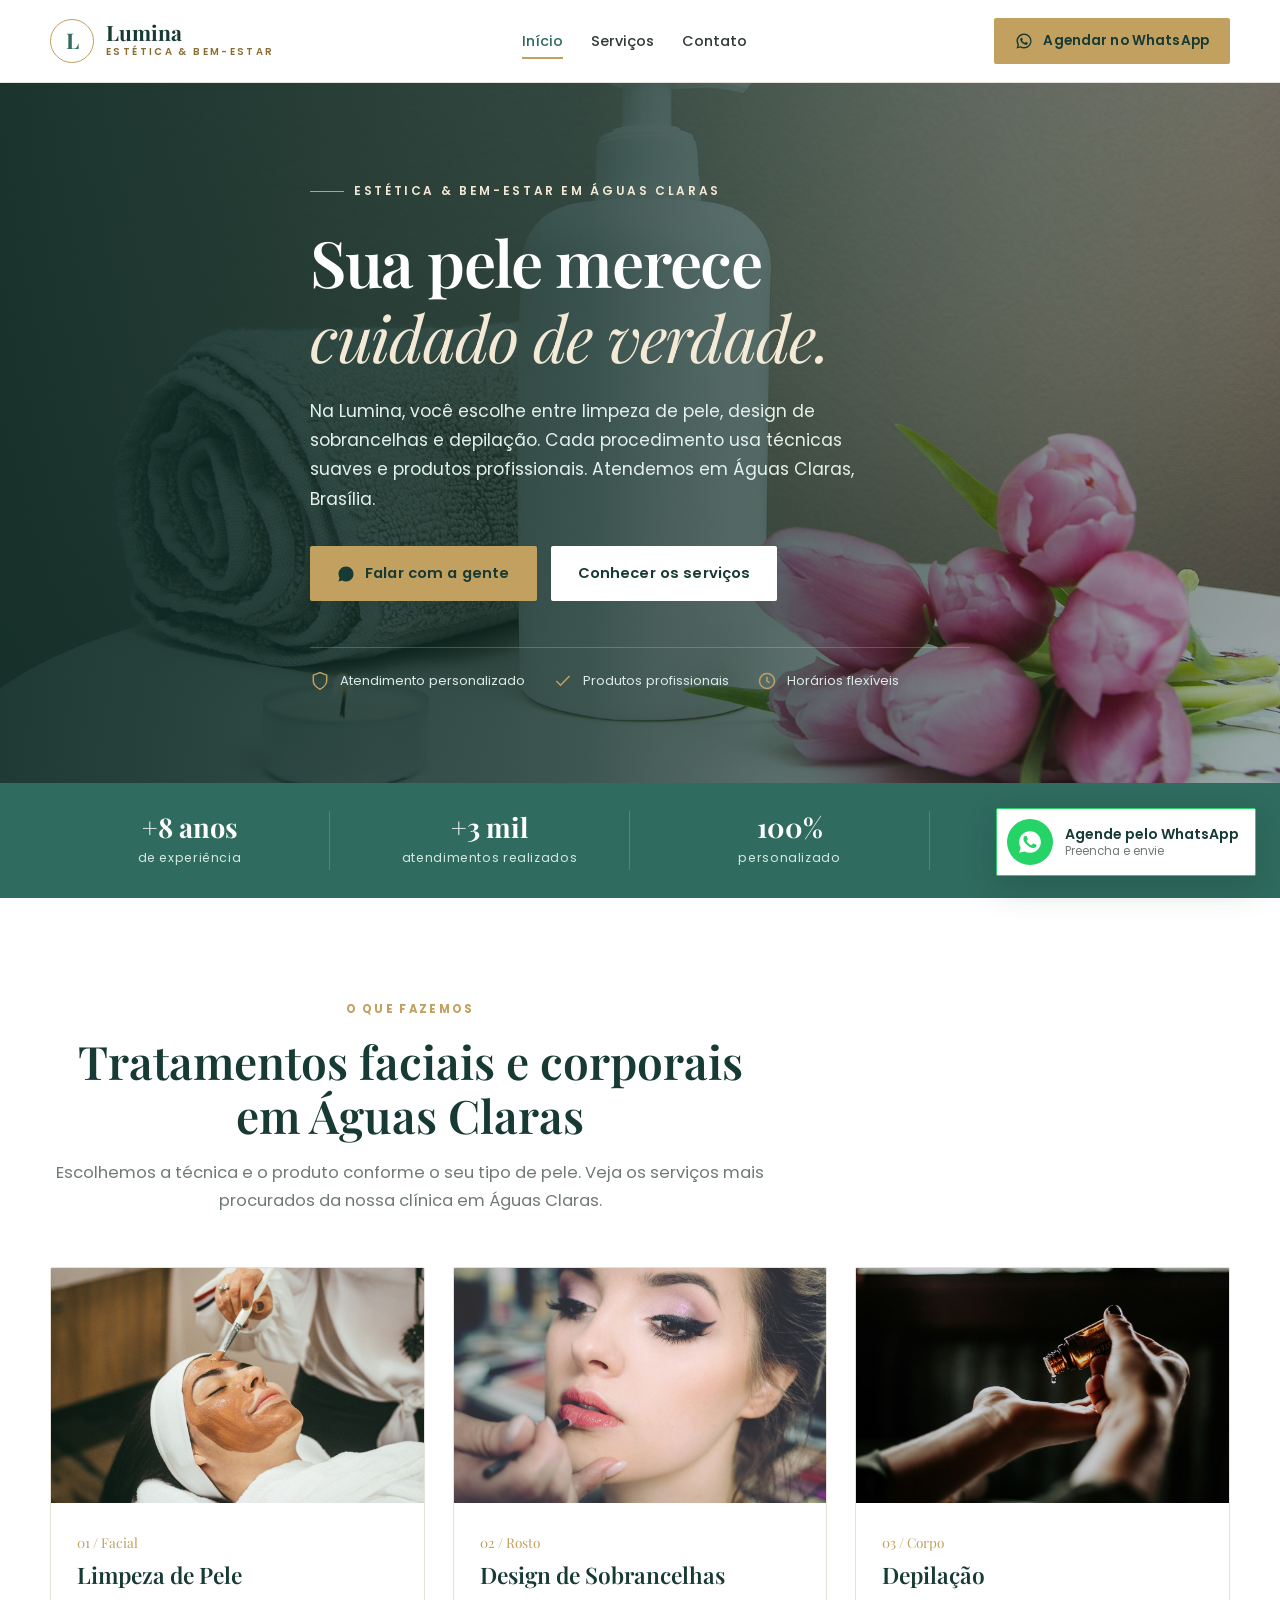
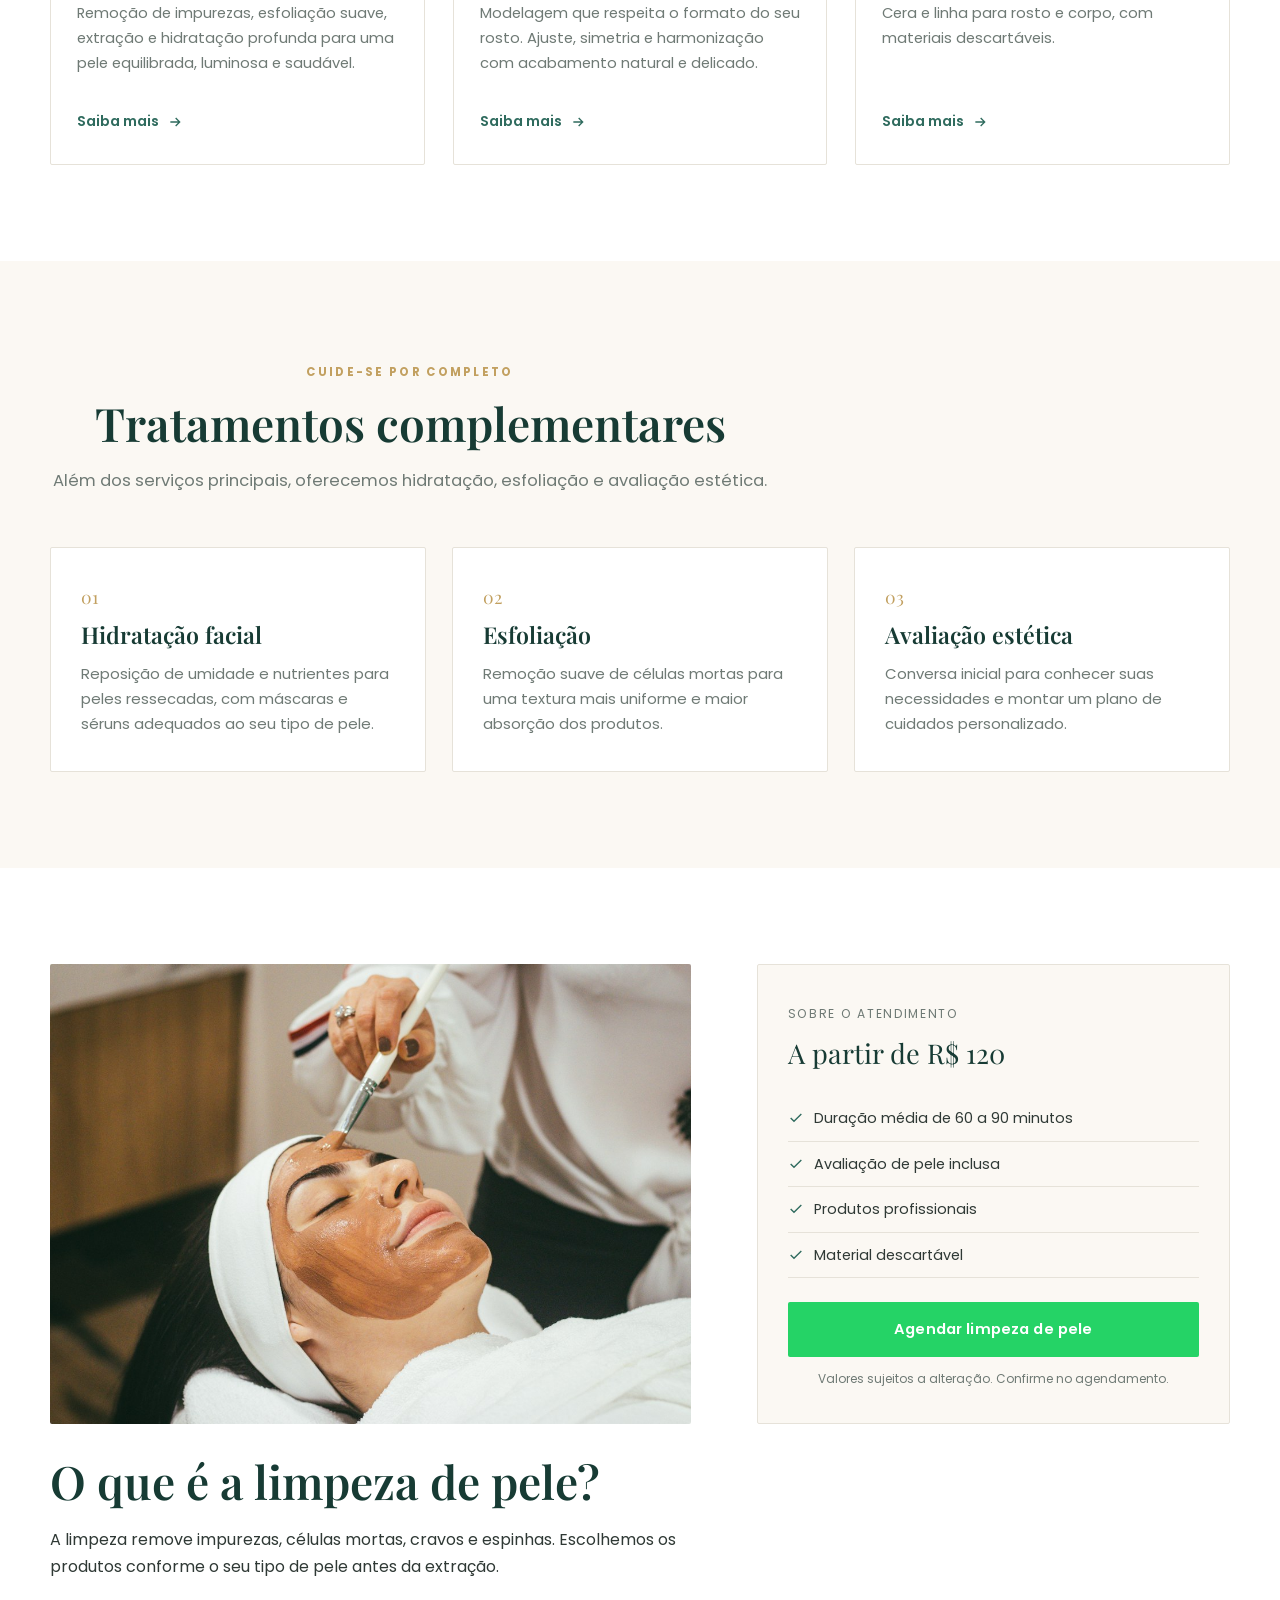
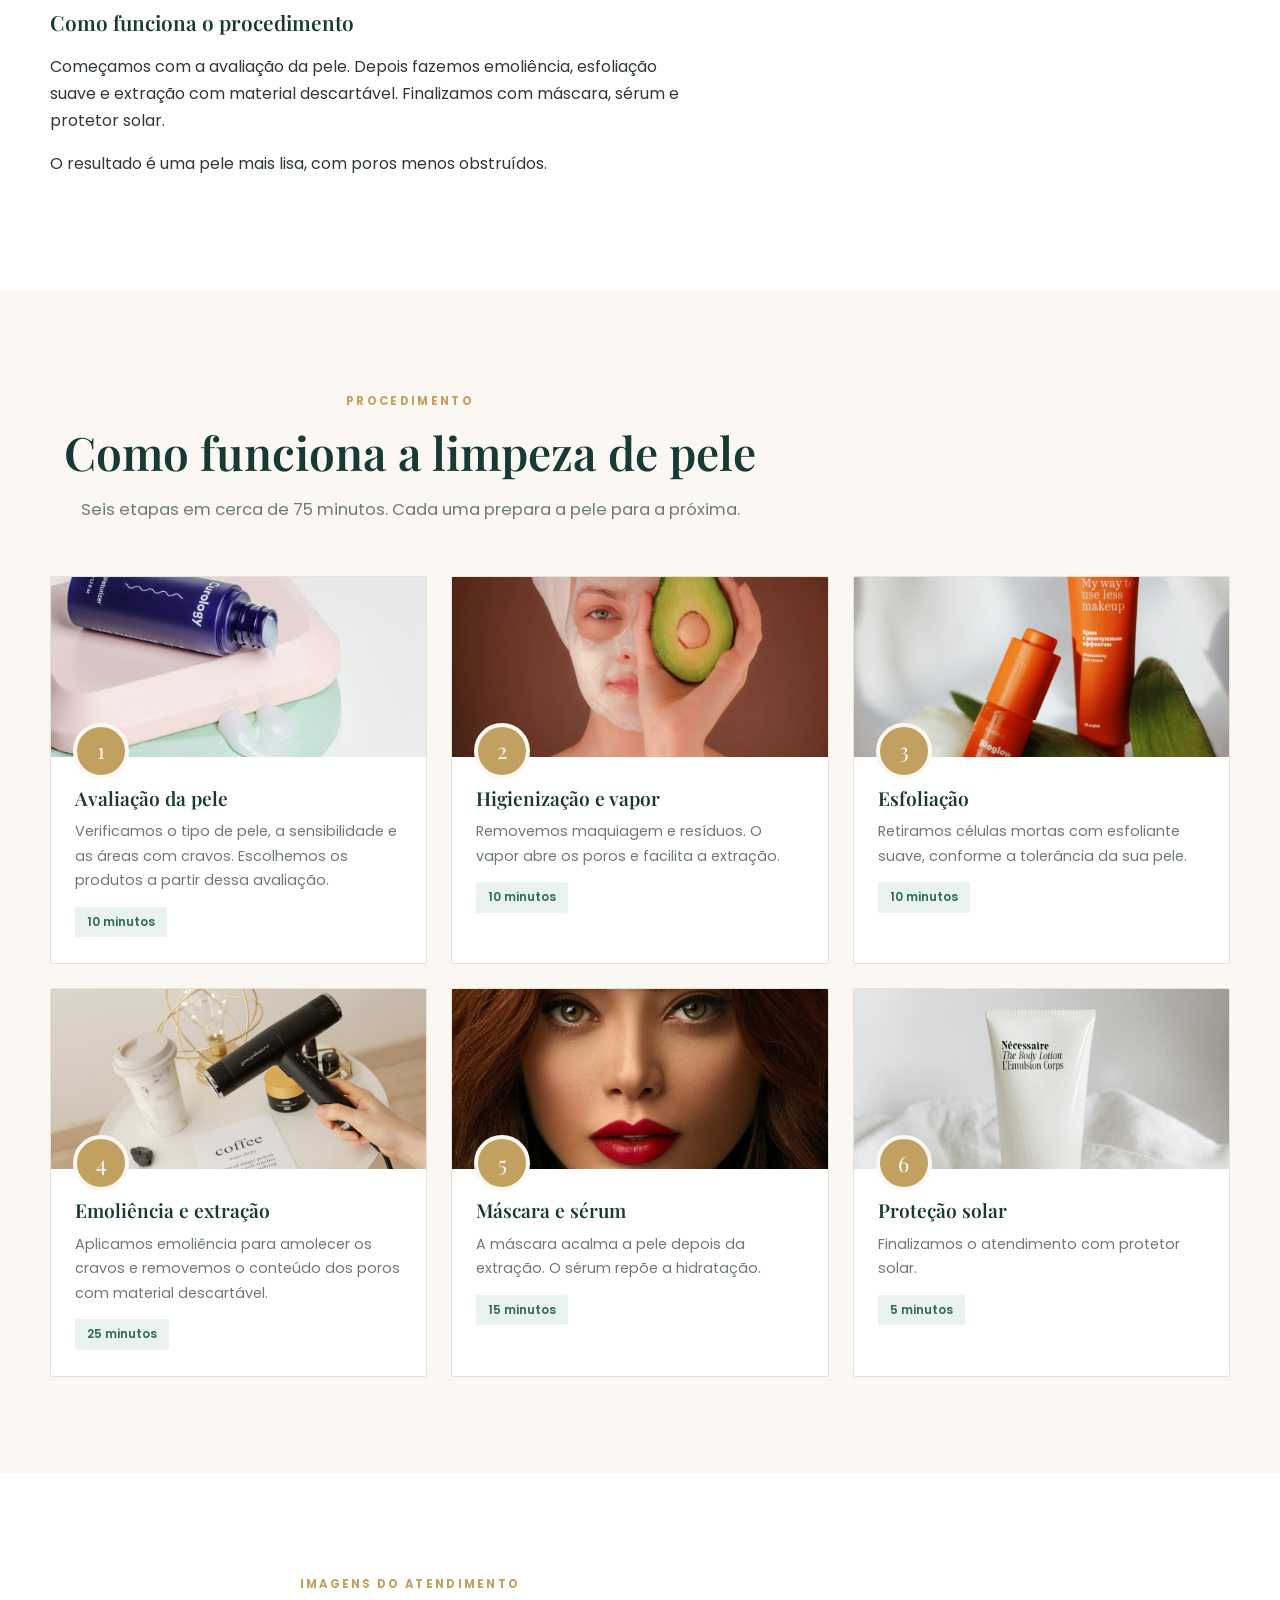
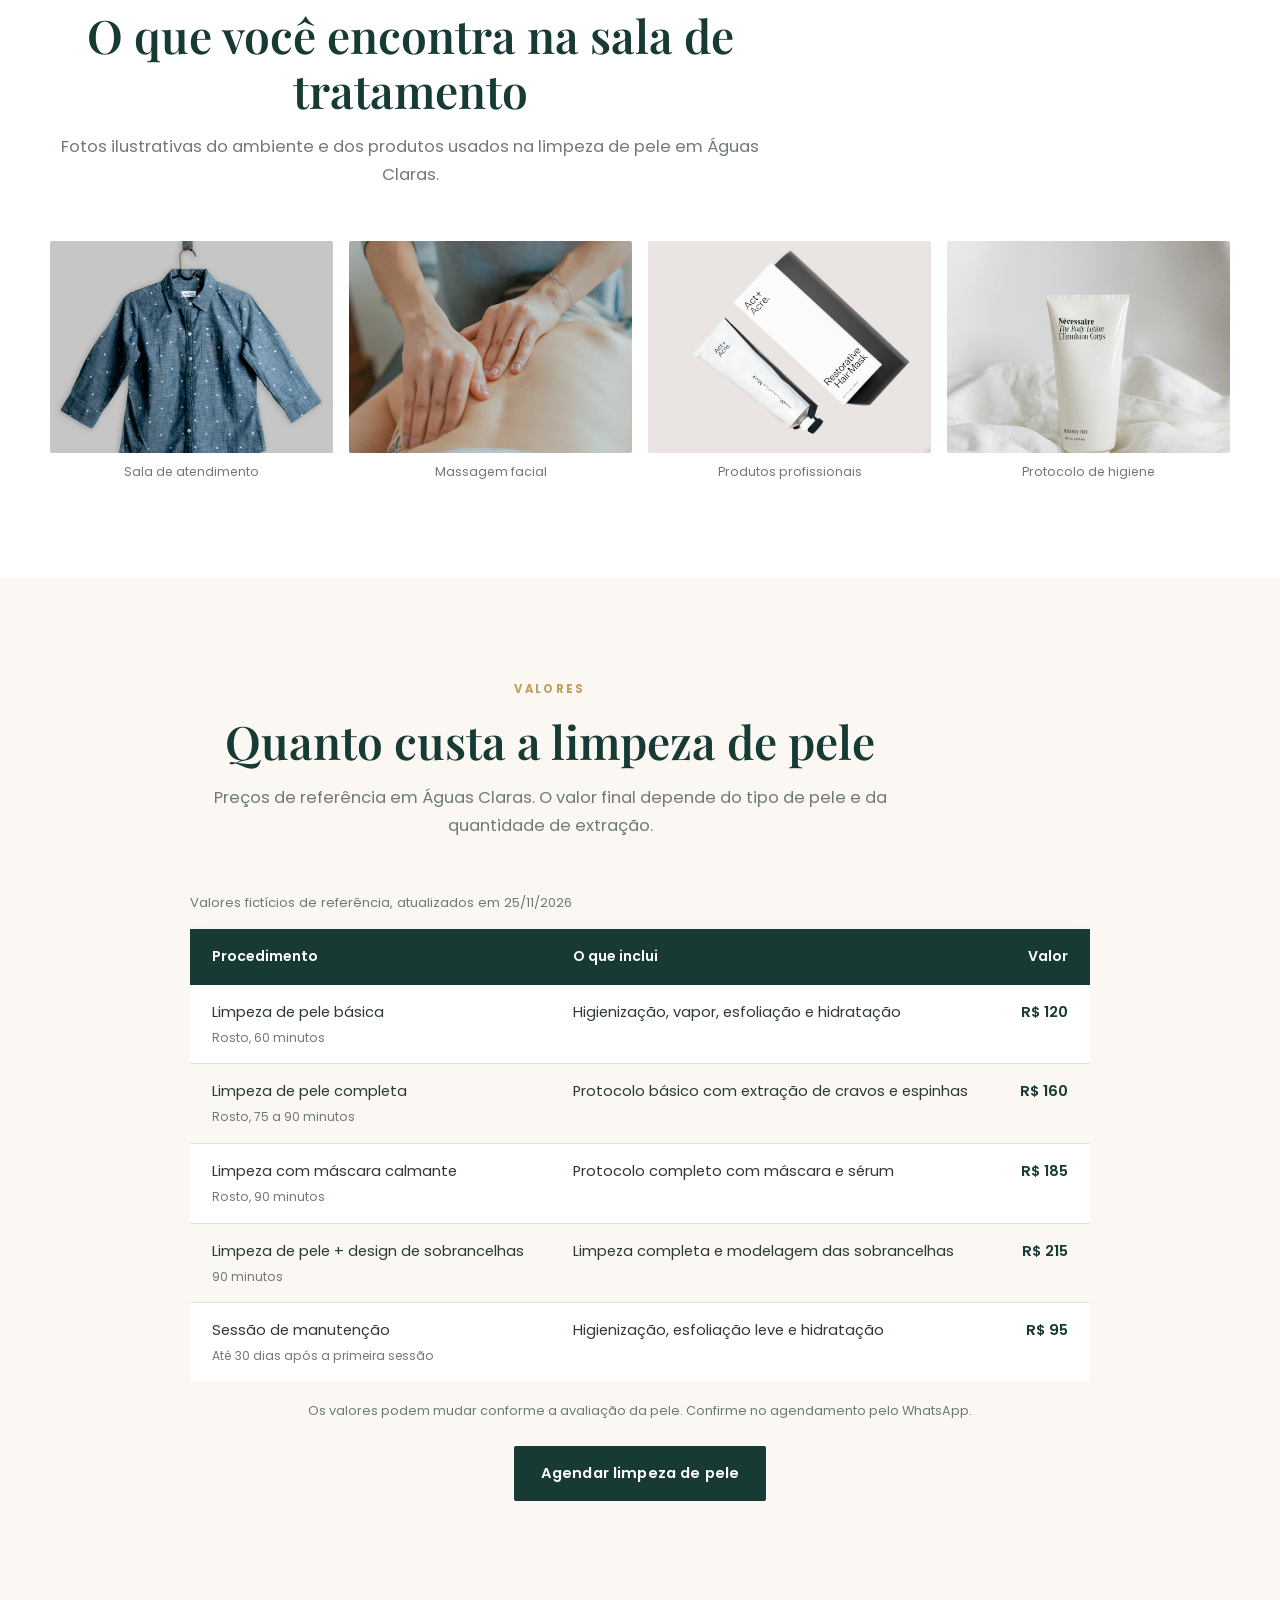
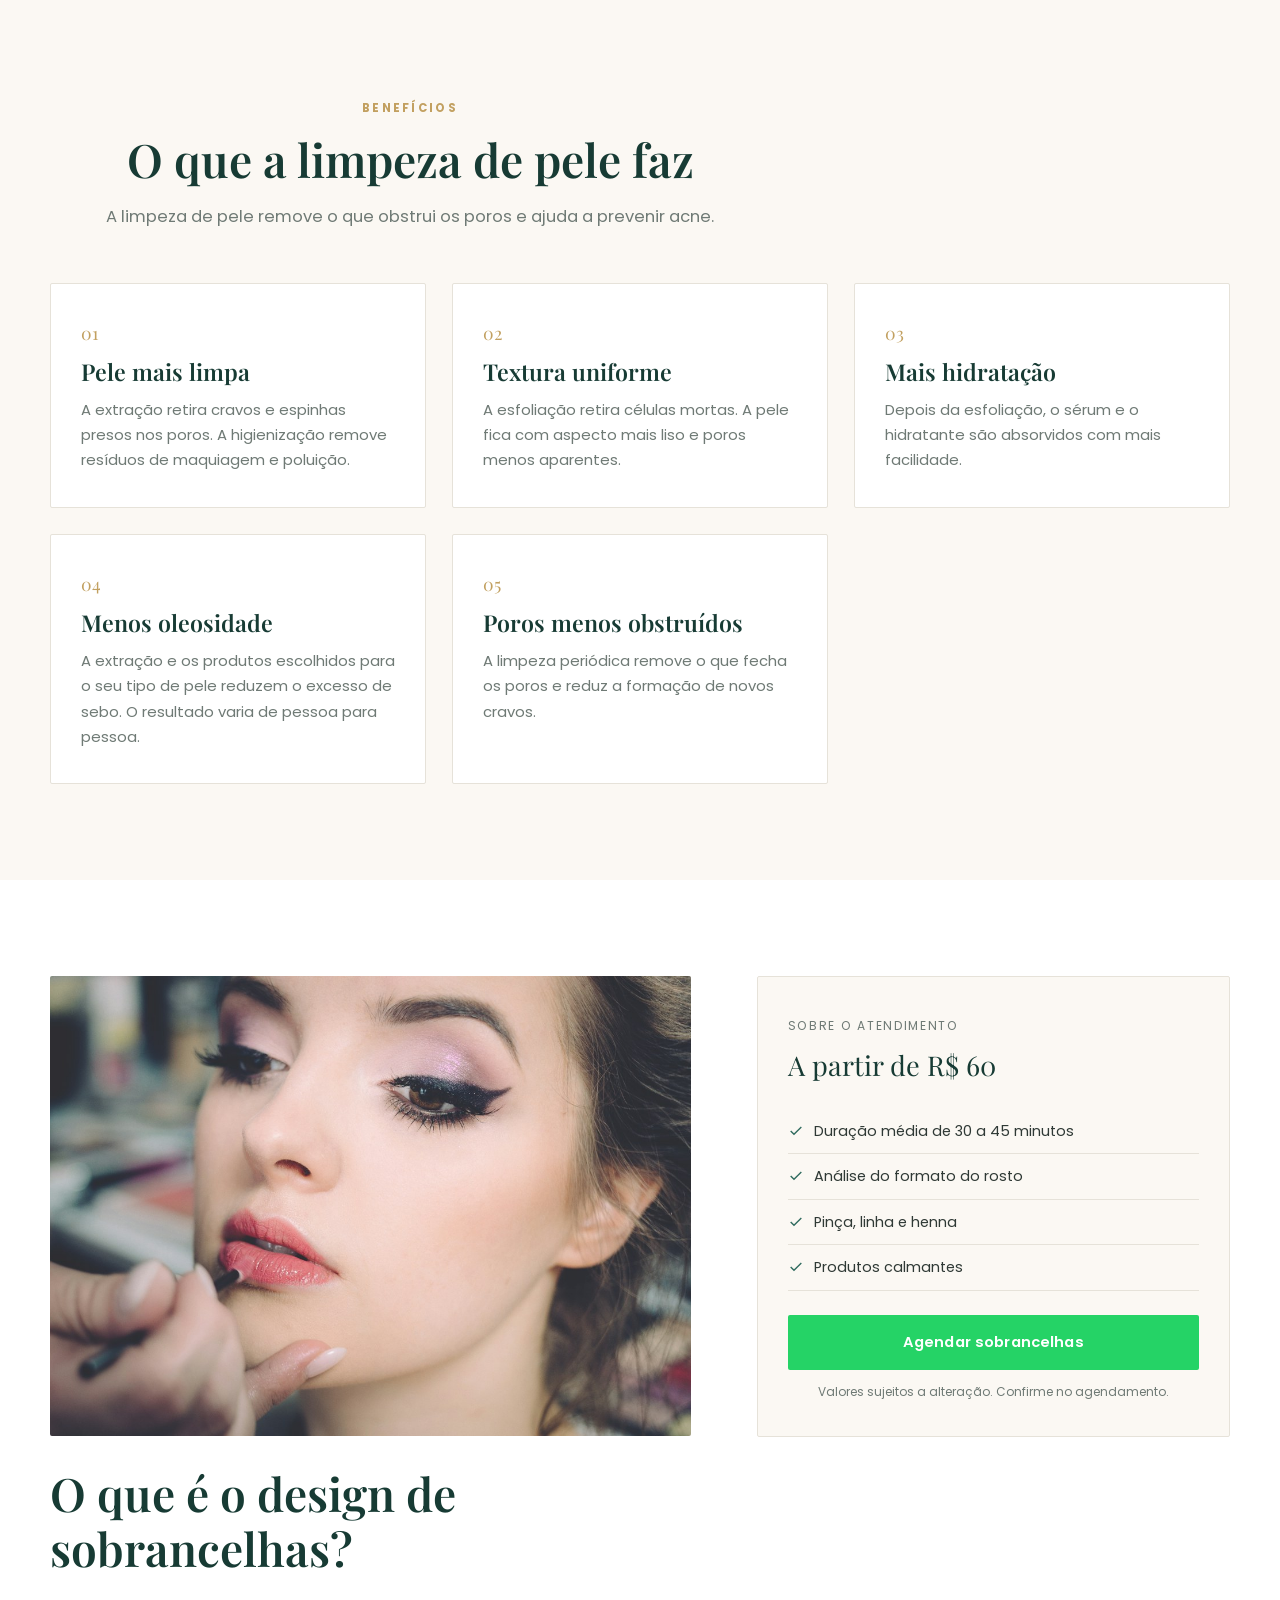
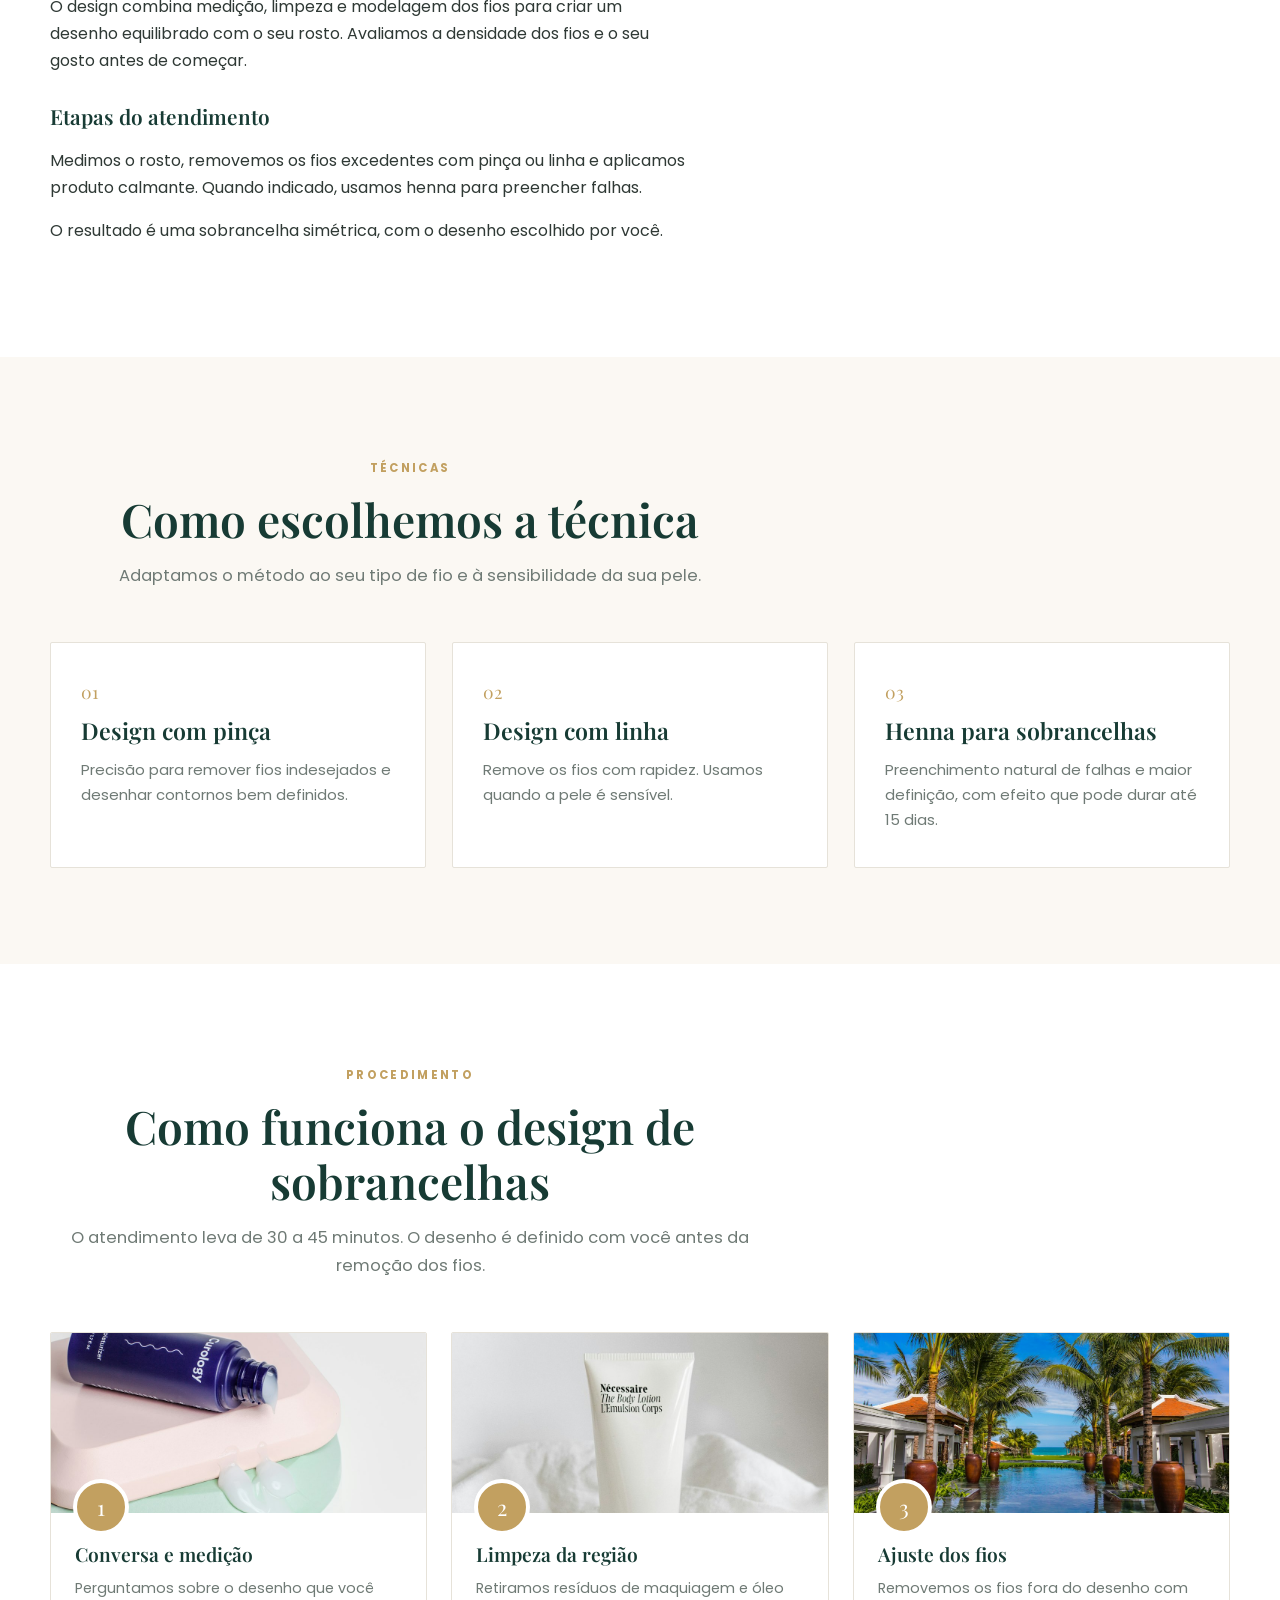
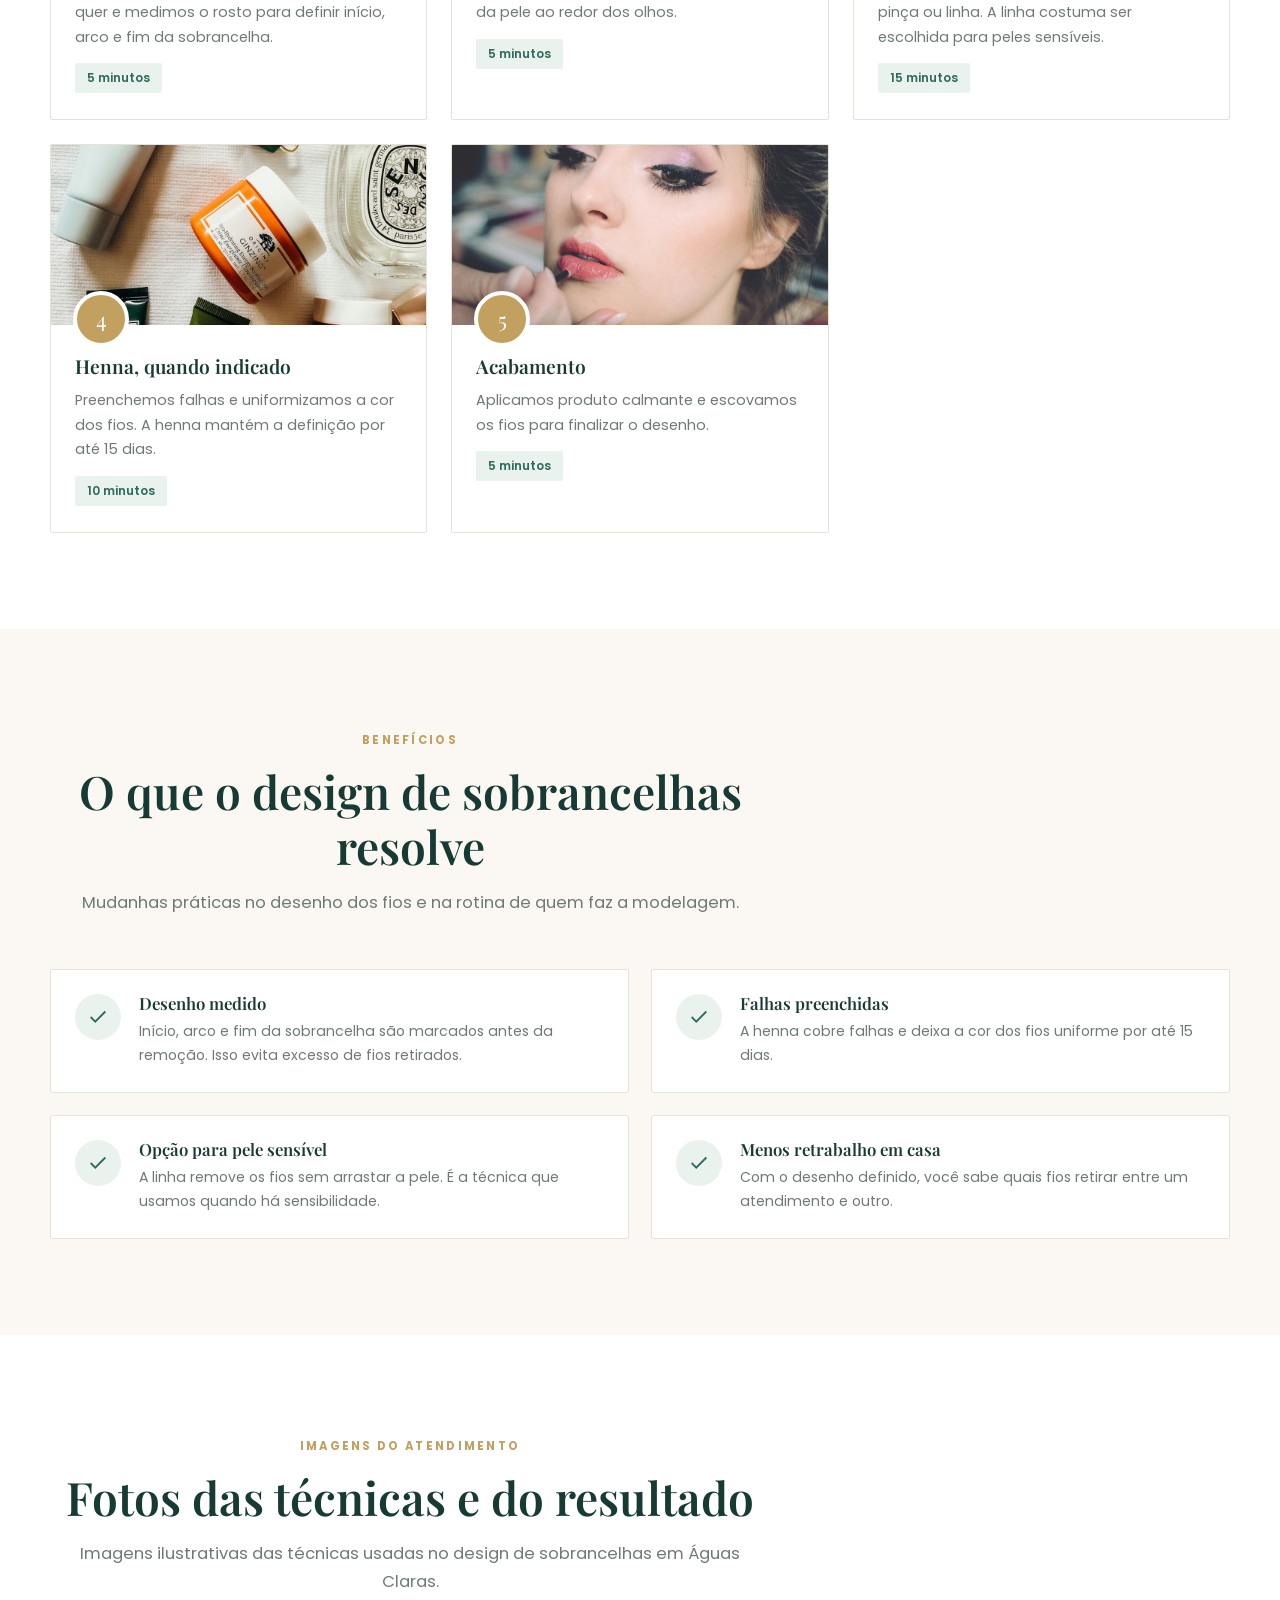
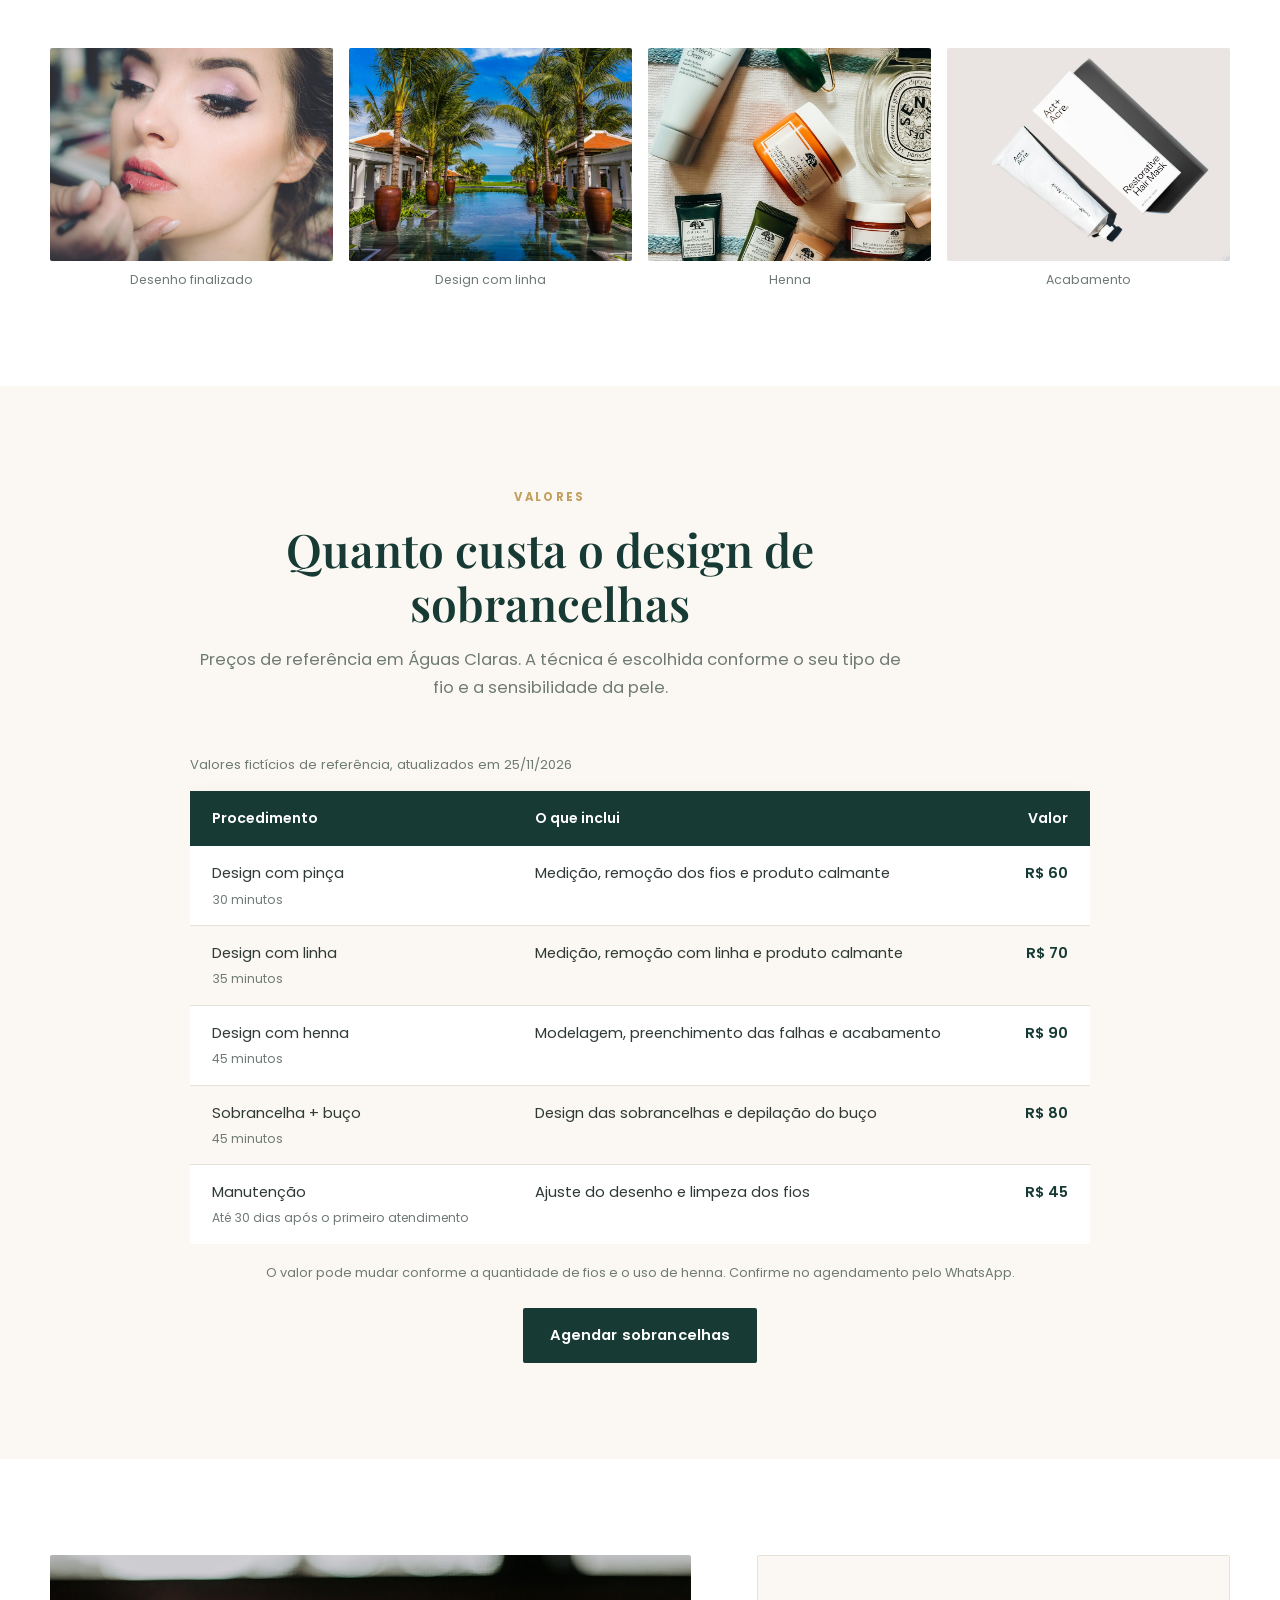
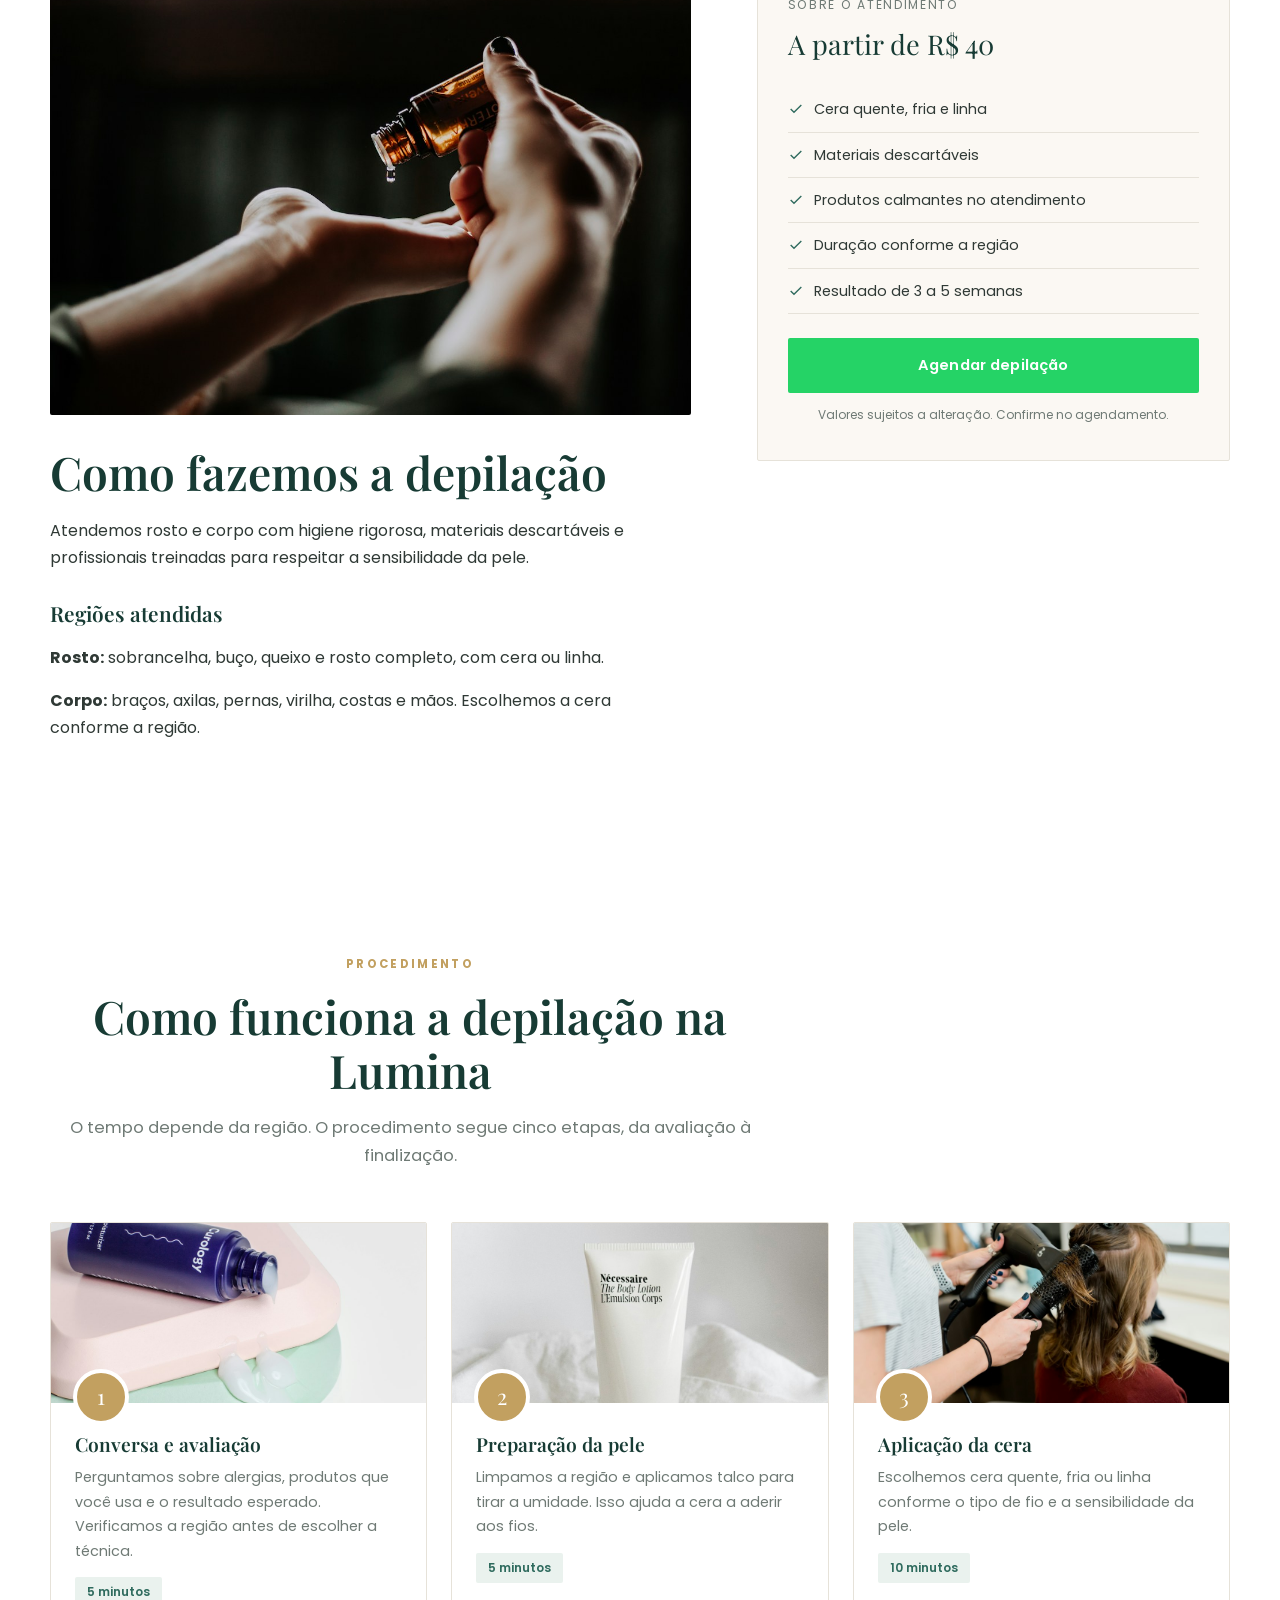
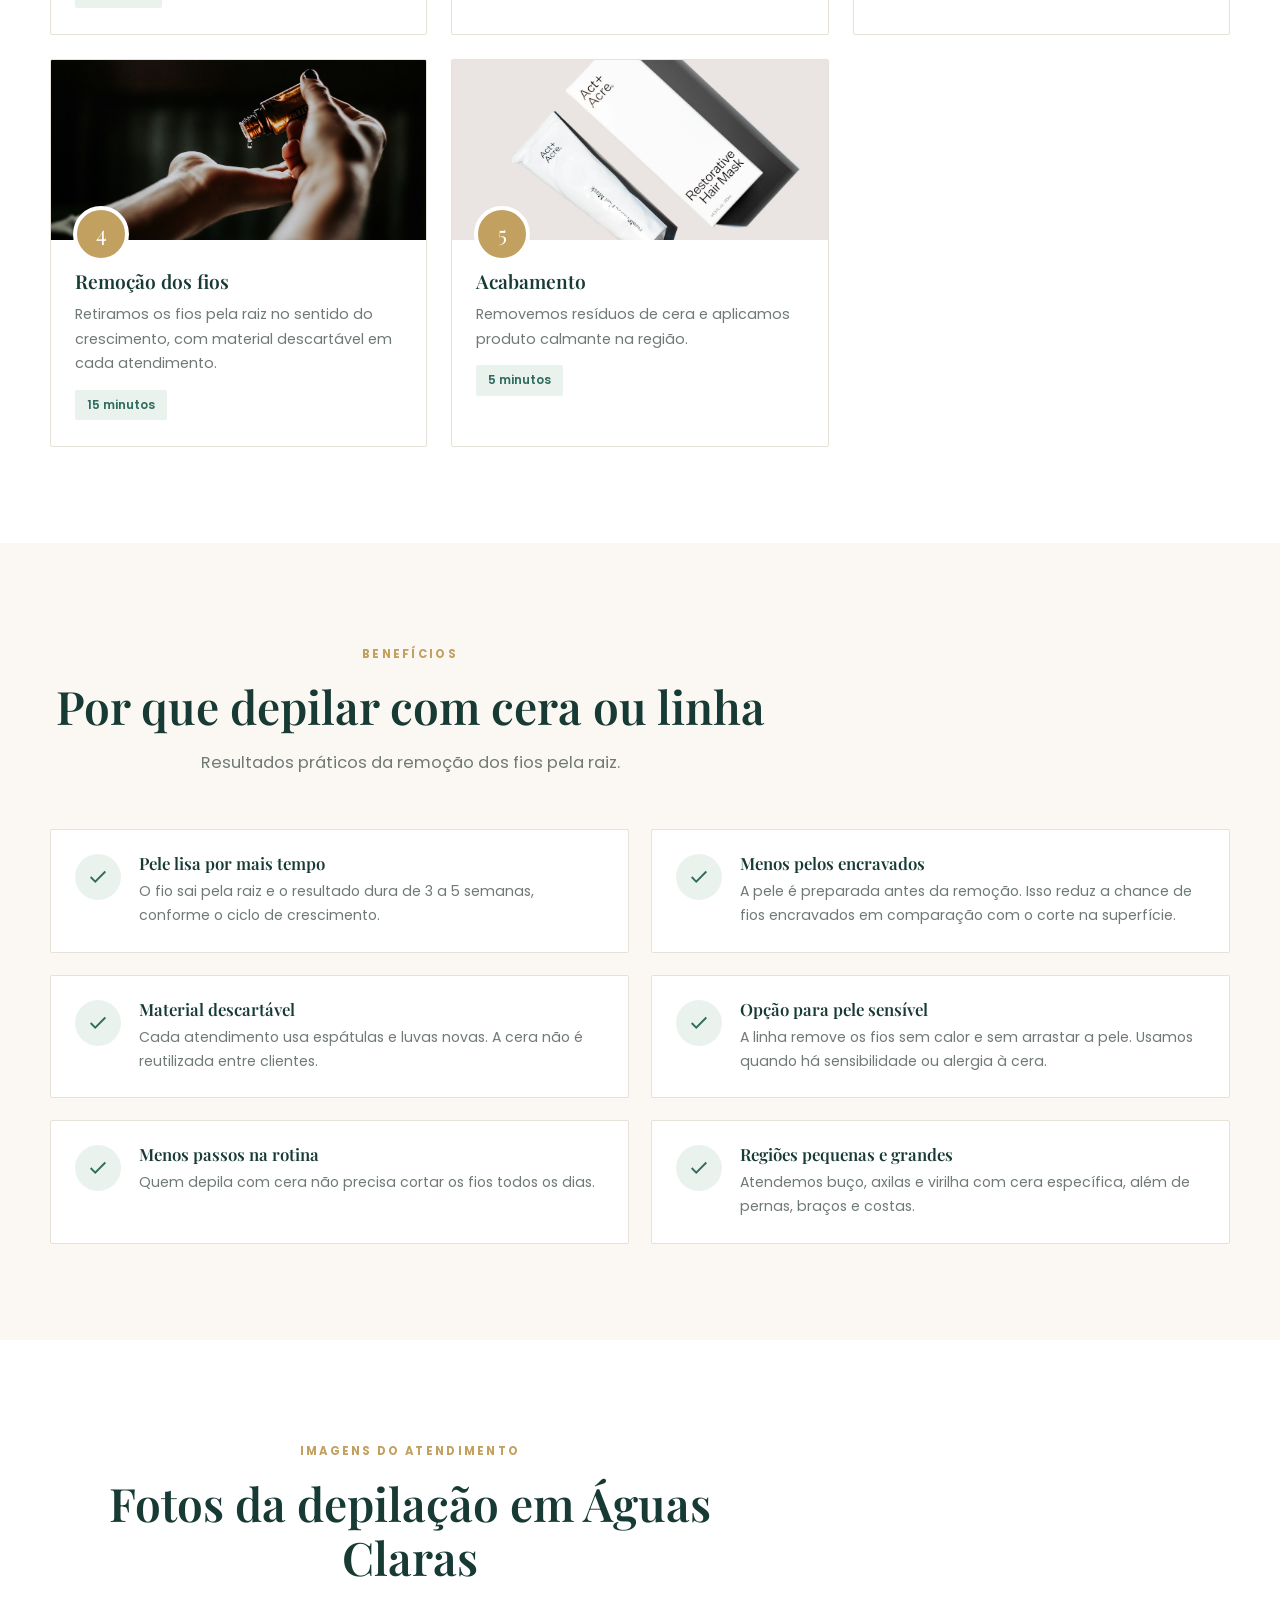
==== commit 0ffd1d87: "Simplifica conteudo e ajusta layout mobile" ====
--- a/index.html
+++ b/index.html
@@ -12,7 +12,7 @@
   <meta name="robots" content="index, follow, max-image-preview:large">
   <meta name="author" content="Lumina Estética & Bem-estar">
   <meta name="theme-color" content="#173b34">
-  <link rel="canonical" href="https://www.luminaestetica.com.br/">
+  <link rel="canonical" href="https://nakshimov.github.io/lumina-estetica/">
 
   <!-- Redes sociais -->
   <meta property="og:type" content="website">
@@ -20,12 +20,12 @@
   <meta property="og:site_name" content="Lumina Estética & Bem-estar">
   <meta property="og:title" content="Lumina Estética & Bem-estar | Estética em Águas Claras">
   <meta property="og:description" content="Limpeza de pele, sobrancelhas e depilação em Águas Claras, DF. Agende pelo WhatsApp.">
-  <meta property="og:url" content="https://www.luminaestetica.com.br/">
-  <meta property="og:image" content="https://www.luminaestetica.com.br/assets/images/hero-clinica.jpg">
+  <meta property="og:url" content="https://nakshimov.github.io/lumina-estetica/">
+  <meta property="og:image" content="https://nakshimov.github.io/lumina-estetica/assets/images/hero-clinica.jpg">
   <meta name="twitter:card" content="summary_large_image">
   <meta name="twitter:title" content="Lumina Estética & Bem-estar | Estética em Águas Claras">
   <meta name="twitter:description" content="Clínica de estética em Águas Claras. Limpeza de pele, sobrancelhas e depilação. Agende pelo WhatsApp.">
-  <meta name="twitter:image" content="https://www.luminaestetica.com.br/assets/images/hero-clinica.jpg">
+  <meta name="twitter:image" content="https://nakshimov.github.io/lumina-estetica/assets/images/hero-clinica.jpg">
 
   <!-- Favicon -->
   <link rel="icon" href="data:image/svg+xml,%3Csvg xmlns='http://www.w3.org/2000/svg' viewBox='0 0 100 100'%3E%3Crect width='100' height='100' rx='50' fill='%23173b34'/%3E%3Ctext x='50' y='68' font-size='52' font-family='Georgia' text-anchor='middle' fill='%23c2a060'%3EL%3C/text%3E%3C/svg%3E">
@@ -43,14 +43,14 @@
     "@graph": [
       {
         "@type": "HealthAndBeautyBusiness",
-        "@id": "https://www.luminaestetica.com.br/#establishment",
+        "@id": "https://nakshimov.github.io/lumina-estetica/#establishment",
         "name": "Lumina Estética & Bem-estar",
         "description": "Clínica de estética e bem-estar em Águas Claras, Brasília, DF, especializada em limpeza de pele, design de sobrancelhas e depilação.",
-        "url": "https://www.luminaestetica.com.br/",
+        "url": "https://nakshimov.github.io/lumina-estetica/",
         "telephone": "+5561999990000",
         "email": "contato@luminaestetica.com.br",
         "priceRange": "$$",
-        "image": "https://www.luminaestetica.com.br/assets/images/hero-clinica.jpg",
+        "image": "https://nakshimov.github.io/lumina-estetica/assets/images/hero-clinica.jpg",
         "address": {
           "@type": "PostalAddress",
           "streetAddress": "Av. das Paineiras, Quadra 10, Bloco A, Loja 12",
@@ -123,12 +123,12 @@
       },
       {
         "@type": "WebSite",
-        "@id": "https://www.luminaestetica.com.br/#website",
-        "url": "https://www.luminaestetica.com.br/",
+        "@id": "https://nakshimov.github.io/lumina-estetica/#website",
+        "url": "https://nakshimov.github.io/lumina-estetica/",
         "name": "Lumina Estética & Bem-estar",
         "inLanguage": "pt-BR",
         "publisher": {
-          "@id": "https://www.luminaestetica.com.br/#establishment"
+          "@id": "https://nakshimov.github.io/lumina-estetica/#establishment"
         }
       },
       {
@@ -141,7 +141,7 @@
             "item": {
               "@type": "Service",
               "name": "Limpeza de pele",
-              "url": "https://www.luminaestetica.com.br/#limpeza-de-pele"
+              "url": "https://nakshimov.github.io/lumina-estetica/#limpeza-de-pele"
             }
           },
           {
@@ -150,7 +150,7 @@
             "item": {
               "@type": "Service",
               "name": "Design de sobrancelhas",
-              "url": "https://www.luminaestetica.com.br/#sobrancelhas"
+              "url": "https://nakshimov.github.io/lumina-estetica/#sobrancelhas"
             }
           },
           {
@@ -159,45 +159,21 @@
             "item": {
               "@type": "Service",
               "name": "Depilação",
-              "url": "https://www.luminaestetica.com.br/#depilacao"
+              "url": "https://nakshimov.github.io/lumina-estetica/#depilacao"
             }
           }
         ]
       },
       {
         "@type": "FAQPage",
-        "@id": "https://www.luminaestetica.com.br/#faq",
+        "@id": "https://nakshimov.github.io/lumina-estetica/#faq",
         "mainEntity": [
-          {
-            "@type": "Question",
-            "name": "Com que frequência devo fazer limpeza de pele?",
-            "acceptedAnswer": {
-              "@type": "Answer",
-              "text": "Para peles oleosas e com tendência a acne, recomendamos a cada 15 dias. Para peles secas e sensíveis, a cada 30 dias. Durante a avaliação inicial, a profissional define a periodicidade para o seu tipo de pele."
-            }
-          },
           {
             "@type": "Question",
             "name": "A limpeza de pele dói?",
             "acceptedAnswer": {
               "@type": "Answer",
               "text": "A extração pode causar um leve desconforto. Usamos emoliência, material descartável e técnicas suaves para reduzir a sensação."
-            }
-          },
-          {
-            "@type": "Question",
-            "name": "Posso fazer limpeza de pele grávida?",
-            "acceptedAnswer": {
-              "@type": "Answer",
-              "text": "Sim. Avise a equipe antes do agendamento para adaptarmos os produtos e o procedimento."
-            }
-          },
-          {
-            "@type": "Question",
-            "name": "O design de sobrancelhas dói?",
-            "acceptedAnswer": {
-              "@type": "Answer",
-              "text": "O desconforto é leve. Usamos técnicas suaves e produto calmante."
             }
           },
           {
@@ -210,34 +186,10 @@
           },
           {
             "@type": "Question",
-            "name": "Posso escolher o formato da sobrancelha?",
-            "acceptedAnswer": {
-              "@type": "Answer",
-              "text": "Sim. Medimos o seu rosto e definimos o desenho com você antes da remoção dos fios."
-            }
-          },
-          {
-            "@type": "Question",
             "name": "Posso fazer depilação com a pele sensível?",
             "acceptedAnswer": {
               "@type": "Answer",
-              "text": "Sim. Avaliamos a região e escolhemos a cera ou a linha mais adequadas. Também orientamos os cuidados depois do procedimento para evitar irritações."
-            }
-          },
-          {
-            "@type": "Question",
-            "name": "Qual a duração da depilação com cera?",
-            "acceptedAnswer": {
-              "@type": "Answer",
-              "text": "O resultado dura de 3 a 5 semanas, conforme o ciclo de crescimento dos fios e a região tratada."
-            }
-          },
-          {
-            "@type": "Question",
-            "name": "O que devo fazer antes da depilação?",
-            "acceptedAnswer": {
-              "@type": "Answer",
-              "text": "Evite cremes com ácidos e esfoliação na região nos dias anteriores, não use lâmina e compareça com a pele limpa e hidratada."
+              "text": "Sim. Avaliamos a região e escolhemos a cera ou a linha mais adequadas para a sua pele."
             }
           },
           {
@@ -247,22 +199,6 @@
               "@type": "Answer",
               "text": "Clique no botão do WhatsApp no canto da tela ou use a seção de contato nesta página. Confirmamos a data e o horário."
             }
-          },
-          {
-            "@type": "Question",
-            "name": "Onde fica a Lumina Estética?",
-            "acceptedAnswer": {
-              "@type": "Answer",
-              "text": "Ficamos na Av. das Paineiras, Quadra 10, Bloco A, Loja 12, em Águas Claras, Brasília, DF. O local tem fácil acesso por metrô e estacionamento nas proximidades."
-            }
-          },
-          {
-            "@type": "Question",
-            "name": "Quais são os horários de atendimento?",
-            "acceptedAnswer": {
-              "@type": "Answer",
-              "text": "Atendemos de segunda a sexta, das 9h às 19h, e aos sábados das 9h às 14h. Aos domingos ficamos fechados."
-            }
           }
         ]
       }
@@ -289,7 +225,6 @@
       <nav class="nav-principal" id="menu-principal" aria-label="Navegação principal">
         <a href="#topo" class="ativo">Início</a>
         <a href="#servicos">Serviços</a>
-        <a href="#sobre">Sobre nós</a>
         <a href="#contato">Contato</a>
       </nav>
 
@@ -418,10 +353,10 @@
         <div>
           <img class="imagem-destaque" src="assets/images/limpeza-pele.jpg" alt="Aplicação de máscara facial durante limpeza de pele em Águas Claras" loading="lazy" width="1200" height="800">
           <h2 id="titulo-limpeza-detalhe">O que é a limpeza de pele?</h2>
-          <p>A limpeza de pele remove impurezas, células mortas, cravos e espinhas. Em Águas Claras, usamos produtos conforme o seu tipo de pele e observamos a sensibilidade da região antes da extração.</p>
+          <p>A limpeza remove impurezas, células mortas, cravos e espinhas. Escolhemos os produtos conforme o seu tipo de pele antes da extração.</p>
           <h3>Como funciona o procedimento</h3>
-          <p>Tudo começa com uma conversa e a avaliação da pele. Em seguida, aplicamos a emoliência para amolecer os poros, fazemos a esfoliação suave e a extração com material descartável. Finalizamos com máscara calmante, sérum e protetor solar.</p>
-          <p>A pele fica com textura mais uniforme. O procedimento não agride a barreira natural da pele.</p>
+          <p>Começamos com a avaliação da pele. Depois fazemos emoliência, esfoliação suave e extração com material descartável. Finalizamos com máscara, sérum e protetor solar.</p>
+          <p>O resultado é uma pele mais lisa, com poros menos obstruídos.</p>
         </div>
         <aside class="caixa-lateral" aria-label="Informações do serviço">
           <span class="preco-label">Sobre o atendimento</span>
@@ -431,7 +366,6 @@
             <li><svg viewBox="0 0 24 24" fill="none" stroke="currentColor" stroke-width="2" aria-hidden="true"><path d="M20 6L9 17l-5-5"/></svg> Avaliação de pele inclusa</li>
             <li><svg viewBox="0 0 24 24" fill="none" stroke="currentColor" stroke-width="2" aria-hidden="true"><path d="M20 6L9 17l-5-5"/></svg> Produtos profissionais</li>
             <li><svg viewBox="0 0 24 24" fill="none" stroke="currentColor" stroke-width="2" aria-hidden="true"><path d="M20 6L9 17l-5-5"/></svg> Material descartável</li>
-            <li><svg viewBox="0 0 24 24" fill="none" stroke="currentColor" stroke-width="2" aria-hidden="true"><path d="M20 6L9 17l-5-5"/></svg> Orientações de cuidados em casa</li>
           </ul>
           <a class="btn btn--whatsapp" href="https://wa.me/5561999990000?text=Ol%C3%A1%2C%20gostaria%20de%20agendar%20uma%20limpeza%20de%20pele." target="_blank" rel="noopener">Agendar limpeza de pele</a>
           <small>Valores sujeitos a alteração. Confirme no agendamento.</small>
@@ -465,7 +399,7 @@
           </article>
           <article class="etapa">
             <div class="etapa-imagem"><img src="assets/images/produtos-faciais.jpg" alt="Produtos faciais organizados para o atendimento" loading="lazy" width="1000" height="750"></div>
-            <div class="etapa-corpo"><span class="etapa-num">6</span><h3>Proteção e orientações</h3><p>Aplicamos protetor solar e explicamos os cuidados dos dias seguintes.</p><span class="duracao">5 minutos</span></div>
+            <div class="etapa-corpo"><span class="etapa-num">6</span><h3>Proteção solar</h3><p>Finalizamos o atendimento com protetor solar.</p><span class="duracao">5 minutos</span></div>
           </article>
         </div>
       </div>
@@ -511,30 +445,18 @@
           <div class="painel"><div class="num">03</div><h3>Mais hidratação</h3><p>Depois da esfoliação, o sérum e o hidratante são absorvidos com mais facilidade.</p></div>
           <div class="painel"><div class="num">04</div><h3>Menos oleosidade</h3><p>A extração e os produtos escolhidos para o seu tipo de pele reduzem o excesso de sebo. O resultado varia de pessoa para pessoa.</p></div>
           <div class="painel"><div class="num">05</div><h3>Poros menos obstruídos</h3><p>A limpeza periódica remove o que fecha os poros e reduz a formação de novos cravos.</p></div>
-          <div class="painel"><div class="num">06</div><h3>Orientação para casa</h3><p>Você sai com instruções de hidratação e proteção solar para manter o resultado entre as sessões.</p></div>
-        </div>
-      </div>
-    </section>
-
-    <section class="section" aria-labelledby="titulo-limpeza-cuidados">
-      <div class="container">
-        <div class="cabecalho-secao"><span class="etiqueta">Depois do tratamento</span><h2 id="titulo-limpeza-cuidados">Cuidados após a limpeza de pele</h2><p>Siga as orientações da profissional depois do procedimento:</p></div>
-        <div class="grade-2">
-          <div class="painel"><h3>Nas primeiras 24 horas</h3><p>Evite banho muito quente, piscina, praia e exposição solar direta. Não use maquiagem e não manipulate a pele com as mãos.</p></div>
-          <div class="painel"><h3>Nos dias seguintes</h3><p>Use protetor solar diariamente, mantenha a hidratação e evite esfoliantes agressivos até a próxima avaliação.</p></div>
-        </div>
-      </div>
-    </section>
-
+        </div>
+      </div>
+    </section>
 
     <section class="section" id="sobrancelhas" aria-labelledby="titulo-sobrancelhas-detalhe">
       <div class="container servico-detalhe">
         <div>
           <img class="imagem-destaque" src="assets/images/sobrancelhas.jpg" alt="Sobrancelhas modeladas com design personalizado em clínica de estética" loading="lazy" width="1200" height="800">
           <h2 id="titulo-sobrancelhas-detalhe">O que é o design de sobrancelhas?</h2>
-          <p>O design de sobrancelhas é uma técnica que combina medição, limpeza e modelagem dos fios para criar um desenho equilibrado com o formato do rosto. Em Águas Claras, nossa equipe avalia seu rosto, a densidade dos fios e o seu gosto antes de começar.</p>
+          <p>O design combina medição, limpeza e modelagem dos fios para criar um desenho equilibrado com o seu rosto. Avaliamos a densidade dos fios e o seu gosto antes de começar.</p>
           <h3>Etapas do atendimento</h3>
-          <p>Fazemos a medição dos pontos de referência, removemos os fios excessivos com pinça ou linha e aplicamos produto calmante. Quando indicado, usamos henna para preencher falhas e definir o desenho com mais precisão.</p>
+          <p>Medimos o rosto, removemos os fios excedentes com pinça ou linha e aplicamos produto calmante. Quando indicado, usamos henna para preencher falhas.</p>
           <p>O resultado é uma sobrancelha simétrica, com o desenho escolhido por você.</p>
         </div>
         <aside class="caixa-lateral" aria-label="Informações do serviço">
@@ -545,7 +467,6 @@
             <li><svg viewBox="0 0 24 24" fill="none" stroke="currentColor" stroke-width="2" aria-hidden="true"><path d="M20 6L9 17l-5-5"/></svg> Análise do formato do rosto</li>
             <li><svg viewBox="0 0 24 24" fill="none" stroke="currentColor" stroke-width="2" aria-hidden="true"><path d="M20 6L9 17l-5-5"/></svg> Pinça, linha e henna</li>
             <li><svg viewBox="0 0 24 24" fill="none" stroke="currentColor" stroke-width="2" aria-hidden="true"><path d="M20 6L9 17l-5-5"/></svg> Produtos calmantes</li>
-            <li><svg viewBox="0 0 24 24" fill="none" stroke="currentColor" stroke-width="2" aria-hidden="true"><path d="M20 6L9 17l-5-5"/></svg> Orientações para manutenção</li>
           </ul>
           <a class="btn btn--whatsapp" href="https://wa.me/5561999990000?text=Ol%C3%A1%2C%20gostaria%20de%20agendar%20design%20de%20sobrancelhas." target="_blank" rel="noopener">Agendar sobrancelhas</a>
           <small>Valores sujeitos a alteração. Confirme no agendamento.</small>
@@ -586,7 +507,7 @@
           </article>
           <article class="etapa">
             <div class="etapa-imagem"><img src="assets/images/sobrancelhas.jpg" alt="Resultado final do design de sobrancelhas" loading="lazy" width="1000" height="750"></div>
-            <div class="etapa-corpo"><span class="etapa-num">5</span><h3>Acabamento</h3><p>Aplicamos produto calmante, escovamos os fios e explicamos como cuidar em casa.</p><span class="duracao">5 minutos</span></div>
+            <div class="etapa-corpo"><span class="etapa-num">5</span><h3>Acabamento</h3><p>Aplicamos produto calmante e escovamos os fios para finalizar o desenho.</p><span class="duracao">5 minutos</span></div>
           </article>
         </div>
       </div>
@@ -635,27 +556,15 @@
       </div>
     </section>
 
-    <section class="section" aria-labelledby="titulo-sobrancelhas-cuidados">
-      <div class="container">
-        <div class="cabecalho-secao"><span class="etiqueta">Manutenção</span><h2 id="titulo-sobrancelhas-cuidados">Como cuidar das sobrancelhas depois</h2><p>Para manter o desenho, siga estas orientações:</p></div>
-        <div class="grade-2">
-          <div class="painel"><h3>No dia do procedimento</h3><p>Evite molhar a região nas primeiras horas, não use maquiagem e não coce a área. A leve vermelhidão costuma passar em poucas horas.</p></div>
-          <div class="painel"><h3>No dia a dia</h3><p>Use um gel ou óleo próprio para hidratar os fios, escove as sobrancelhas diariamente e evite arrancar fios em casa. Retorne em 15 a 30 dias para manutenção.</p></div>
-        </div>
-      </div>
-    </section>
-
-
     <section class="section" id="depilacao" aria-labelledby="titulo-depilacao-detalhe">
       <div class="container servico-detalhe">
         <div>
           <img class="imagem-destaque" src="assets/images/depilacao.jpg" alt="Materiais e produtos preparados para depilação em clínica de estética" loading="lazy" width="1200" height="800">
           <h2 id="titulo-depilacao-detalhe">Como fazemos a depilação</h2>
-          <p>A depilação é parte da rotina de cuidados de muitas pessoas. Em nossa clínica em Águas Claras, você encontra rosto e corpo atendidos com higiene rigorosa, materiais descartáveis e profissionais treinadas para respeitar a sensibilidade da pele.</p>
+          <p>Atendemos rosto e corpo com higiene rigorosa, materiais descartáveis e profissionais treinadas para respeitar a sensibilidade da pele.</p>
           <h3>Regiões atendidas</h3>
-          <p><strong>Rosto:</strong> sobrancelha, buço, queixo, linha do maxilar e rosto completo, com cera ou linha.</p>
-          <p><strong>Corpo:</strong> braços, antebraços, axilas, pernas, virilha, costas, peito e mãos. Para cada região, indicamos a cera mais adequada.</p>
-          <p>Antes do procedimento, perguntamos sobre alergias e sobre os produtos que você usa. Depois, indicamos como hidratar a região.</p>
+          <p><strong>Rosto:</strong> sobrancelha, buço, queixo e rosto completo, com cera ou linha.</p>
+          <p><strong>Corpo:</strong> braços, axilas, pernas, virilha, costas e mãos. Escolhemos a cera conforme a região.</p>
         </div>
         <aside class="caixa-lateral" aria-label="Informações do serviço">
           <span class="preco-label">Sobre o atendimento</span>
@@ -663,7 +572,7 @@
           <ul>
             <li><svg viewBox="0 0 24 24" fill="none" stroke="currentColor" stroke-width="2" aria-hidden="true"><path d="M20 6L9 17l-5-5"/></svg> Cera quente, fria e linha</li>
             <li><svg viewBox="0 0 24 24" fill="none" stroke="currentColor" stroke-width="2" aria-hidden="true"><path d="M20 6L9 17l-5-5"/></svg> Materiais descartáveis</li>
-            <li><svg viewBox="0 0 24 24" fill="none" stroke="currentColor" stroke-width="2" aria-hidden="true"><path d="M20 6L9 17l-5-5"/></svg> Produtos calmantes após o procedimento</li>
+            <li><svg viewBox="0 0 24 24" fill="none" stroke="currentColor" stroke-width="2" aria-hidden="true"><path d="M20 6L9 17l-5-5"/></svg> Produtos calmantes no atendimento</li>
             <li><svg viewBox="0 0 24 24" fill="none" stroke="currentColor" stroke-width="2" aria-hidden="true"><path d="M20 6L9 17l-5-5"/></svg> Duração conforme a região</li>
             <li><svg viewBox="0 0 24 24" fill="none" stroke="currentColor" stroke-width="2" aria-hidden="true"><path d="M20 6L9 17l-5-5"/></svg> Resultado de 3 a 5 semanas</li>
           </ul>
@@ -673,23 +582,9 @@
       </div>
     </section>
 
-    <section class="section section--creme" aria-labelledby="titulo-regioes">
-      <div class="container">
-        <div class="cabecalho-secao texto-centro"><span class="etiqueta">Rosto e corpo</span><h2 id="titulo-regioes">Depilação para todas as regiões</h2><p>Consulte os valores e a duração de cada procedimento no agendamento.</p></div>
-        <div class="grade-3">
-          <div class="painel"><div class="num">01</div><h3>Depilação facial</h3><p>Buço, queixo, sobrancelha e rosto completo com cera ou linha, com acabamento delicado.</p></div>
-          <div class="painel"><div class="num">02</div><h3>Depilação dos braços e axilas</h3><p>Usamos cera conforme o tipo de fio e a sensibilidade da pele.</p></div>
-          <div class="painel"><div class="num">03</div><h3>Depilação das pernas</h3><p>Pernas completas ou parciais, com resultado duradouro e pele macia.</p></div>
-          <div class="painel"><div class="num">04</div><h3>Depilação íntima</h3><p>Atendimento em sala individual, com materiais descartáveis e produto calmante.</p></div>
-          <div class="painel"><div class="num">05</div><h3>Costas e peito</h3><p>Fazemos depilação nas costas e no peito.</p></div>
-          <div class="painel"><div class="num">06</div><h3>Mãos e pés</h3><p>Atendemos mãos e pés com cera.</p></div>
-        </div>
-      </div>
-    </section>
-
     <section class="section" aria-labelledby="titulo-etapas-depilacao">
       <div class="container">
-        <div class="cabecalho-secao texto-centro"><span class="etiqueta">Procedimento</span><h2 id="titulo-etapas-depilacao">Como funciona a depilação na Lumina</h2><p>O tempo depende da região. O procedimento segue seis etapas, da avaliação às orientações de casa.</p></div>
+        <div class="cabecalho-secao texto-centro"><span class="etiqueta">Procedimento</span><h2 id="titulo-etapas-depilacao">Como funciona a depilação na Lumina</h2><p>O tempo depende da região. O procedimento segue cinco etapas, da avaliação à finalização.</p></div>
         <div class="etapas-lista">
           <article class="etapa">
             <div class="etapa-imagem"><img src="assets/images/avaliacao-pele.jpg" alt="Avaliação da região antes da depilação" loading="lazy" width="1000" height="750"></div>
@@ -710,10 +605,6 @@
           <article class="etapa">
             <div class="etapa-imagem"><img src="assets/images/cosmeticos-pele.jpg" alt="Produto calmante aplicado após a depilação" loading="lazy" width="1000" height="750"></div>
             <div class="etapa-corpo"><span class="etapa-num">5</span><h3>Acabamento</h3><p>Removemos resíduos de cera e aplicamos produto calmante na região.</p><span class="duracao">5 minutos</span></div>
-          </article>
-          <article class="etapa">
-            <div class="etapa-imagem"><img src="assets/images/depilacao-bracos.jpg" alt="Região dos braços após a depilação" loading="lazy" width="1000" height="750"></div>
-            <div class="etapa-corpo"><span class="etapa-num">6</span><h3>Orientações</h3><p>Explicamos o que evitar nas primeiras 24 horas e como hidratar a pele nos dias seguintes.</p><span class="duracao">5 minutos</span></div>
           </article>
         </div>
       </div>
@@ -766,41 +657,6 @@
       </div>
     </section>
 
-    <section class="section" aria-labelledby="titulo-depilacao-cuidados">
-      <div class="container">
-        <div class="cabecalho-secao"><span class="etiqueta">Antes e depois</span><h2 id="titulo-depilacao-cuidados">Orientações para uma depilação tranquila</h2><p>Seguir essas dicas ajuda a evitar irritações e a prolongar o resultado.</p></div>
-        <div class="grade-2">
-          <div class="painel"><h3>Antes do atendimento</h3><p>Nos dias anteriores, evite esfoliar a região, usar cremes com ácidos e fazer depilação com lâmina. Hidrate a pele e venha sem maquiagem na área a ser tratada.</p></div>
-          <div class="painel"><h3>Depois do atendimento</h3><p>Nas primeiras 24 horas, evite banho quente, suor em excesso, piscina e exposição solar. Use hidratante calmante e protetor solar quando necessário.</p></div>
-        </div>
-      </div>
-    </section>
-
-
-    <!-- ==================== SOBRE ==================== -->
-    <section class="section section--creme" id="sobre" aria-labelledby="titulo-sobre">
-      <div class="container sobre-grid">
-        <div class="sobre-imagens">
-          <img class="principal" src="assets/images/sobre-clinica.jpg" alt="Interior de clínica de estética com ambiente claro, organizado e acolhedor" loading="lazy" width="1200" height="900">
-          <div class="quadro"><strong>8 anos</strong><span>cuidando de pessoas em Águas Claras</span></div>
-        </div>
-        <div class="sobre-texto">
-          <span class="etiqueta">Sobre a Lumina</span>
-          <h2 id="titulo-sobre">A Lumina em Águas Claras</h2>
-          <p>A Lumina abriu em 2018 em Águas Claras. Começamos com limpeza de pele e, com o tempo, incluímos design de sobrancelhas e depilação. Hoje atendemos clientes de Águas Claras, Taguatinga e Asa Sul.</p>
-          <p>A clínica tem duas salas de atendimento e uma recepção. Cada sala conta com maca, produtos profissionais e materiais descartáveis. A equipe é formada por três profissionais de estética, com cursos de atualização em técnicas faciais e corporais.</p>
-          <p>Cada atendimento começa com uma conversa sobre o que você precisa. Depois do procedimento, você recebe orientações de cuidado para seguir em casa.</p>
-          <ul class="lista-check">
-            <li>Três profissionais de estética com formação na área</li>
-            <li>Duas salas de atendimento organizadas entre os procedimentos</li>
-            <li>Produtos profissionais e materiais descartáveis</li>
-            <li>Agendamento pelo WhatsApp, de segunda a sábado</li>
-          </ul>
-          <a class="btn btn--verde" href="#valores-trabalho">Conheça nossa forma de trabalhar</a>
-        </div>
-      </div>
-    </section>
-
     <section class="section section--creme" id="valores-trabalho" aria-labelledby="titulo-valores-trabalho">
       <div class="container">
         <div class="cabecalho-secao texto-centro"><span class="etiqueta">Nossos valores</span><h2 id="titulo-valores-trabalho">Nossa forma de trabalhar</h2><p>São seis princípios que seguimos em cada atendimento.</p></div>
@@ -809,8 +665,8 @@
           <div class="painel"><div class="num">02</div><h3>Segurança</h3><p>Higiene rigorosa, descartáveis e produtos de origem confiável em todos os procedimentos.</p></div>
           <div class="painel"><div class="num">03</div><h3>Resultado natural</h3><p>Definimos o desenho da sobrancelha conforme o seu rosto, sem exageros.</p></div>
           <div class="painel"><div class="num">04</div><h3>Atualização constante</h3><p>A equipe faz cursos de atualização em técnicas de estética.</p></div>
-          <div class="painel"><div class="num">05</div><h3>Transparência</h3><p>Explicamos cada etapa do tratamento e orientamos sobre os cuidados necessários.</p></div>
-          <div class="painel"><div class="num">06</div><h3>Compromisso</h3><p>Enviamos as orientações de cuidado depois de cada procedimento.</p></div>
+          <div class="painel"><div class="num">05</div><h3>Transparência</h3><p>Explicamos cada etapa do tratamento antes de começar.</p></div>
+          <div class="painel"><div class="num">06</div><h3>Compromisso</h3><p>Mantemos a higiene e a organização da sala entre os atendimentos.</p></div>
         </div>
       </div>
     </section>
@@ -837,7 +693,7 @@
         <div class="cabecalho-secao texto-centro">
           <span class="etiqueta">Por que escolher a Lumina</span>
           <h2 id="titulo-diferenciais">Como funciona o atendimento</h2>
-          <p>Você agenda pelo WhatsApp, faz uma avaliação e recebe orientações de cuidado depois do procedimento.</p>
+          <p>Você agenda pelo WhatsApp, faz uma avaliação e recebe o atendimento escolhido.</p>
         </div>
         <div class="grade-diferenciais">
           <div class="diferencial">
@@ -902,52 +758,20 @@
         </div>
         <div class="faq-lista">
           <div class="faq-item">
-            <button class="faq-pergunta" type="button" aria-expanded="false">Com que frequência devo fazer limpeza de pele? <svg viewBox="0 0 24 24" fill="none" stroke="currentColor" stroke-width="2" aria-hidden="true"><path d="M12 5v14M5 12h14"/></svg></button>
-            <div class="faq-resposta"><p>Para peles oleosas e com tendência a acne, recomendamos a cada 15 dias. Para peles secas e sensíveis, a cada 30 dias. Durante a avaliação inicial, a profissional define a periodicidade para o seu tipo de pele.</p></div>
-          </div>
-          <div class="faq-item">
             <button class="faq-pergunta" type="button" aria-expanded="false">A limpeza de pele dói? <svg viewBox="0 0 24 24" fill="none" stroke="currentColor" stroke-width="2" aria-hidden="true"><path d="M12 5v14M5 12h14"/></svg></button>
             <div class="faq-resposta"><p>A extração pode causar um leve desconforto. Usamos emoliência, material descartável e técnicas suaves para reduzir a sensação.</p></div>
-          </div>
-          <div class="faq-item">
-            <button class="faq-pergunta" type="button" aria-expanded="false">Posso fazer limpeza de pele grávida? <svg viewBox="0 0 24 24" fill="none" stroke="currentColor" stroke-width="2" aria-hidden="true"><path d="M12 5v14M5 12h14"/></svg></button>
-            <div class="faq-resposta"><p>Sim. Avise a equipe antes do agendamento para adaptarmos os produtos e o procedimento.</p></div>
-          </div>
-          <div class="faq-item">
-            <button class="faq-pergunta" type="button" aria-expanded="false">O design de sobrancelhas dói? <svg viewBox="0 0 24 24" fill="none" stroke="currentColor" stroke-width="2" aria-hidden="true"><path d="M12 5v14M5 12h14"/></svg></button>
-            <div class="faq-resposta"><p>O desconforto é leve. Usamos técnicas suaves e produto calmante.</p></div>
           </div>
           <div class="faq-item">
             <button class="faq-pergunta" type="button" aria-expanded="false">Quanto tempo dura o resultado do design de sobrancelhas? <svg viewBox="0 0 24 24" fill="none" stroke="currentColor" stroke-width="2" aria-hidden="true"><path d="M12 5v14M5 12h14"/></svg></button>
             <div class="faq-resposta"><p>O desenho dura de 15 a 30 dias. A henna mantém a definição por até 15 dias.</p></div>
           </div>
           <div class="faq-item">
-            <button class="faq-pergunta" type="button" aria-expanded="false">Posso escolher o formato da sobrancelha? <svg viewBox="0 0 24 24" fill="none" stroke="currentColor" stroke-width="2" aria-hidden="true"><path d="M12 5v14M5 12h14"/></svg></button>
-            <div class="faq-resposta"><p>Sim. Medimos o seu rosto e definimos o desenho com você antes da remoção dos fios.</p></div>
-          </div>
-          <div class="faq-item">
             <button class="faq-pergunta" type="button" aria-expanded="false">Posso fazer depilação com a pele sensível? <svg viewBox="0 0 24 24" fill="none" stroke="currentColor" stroke-width="2" aria-hidden="true"><path d="M12 5v14M5 12h14"/></svg></button>
-            <div class="faq-resposta"><p>Sim. Avaliamos a região e escolhemos a cera ou a linha mais adequadas. Também orientamos os cuidados depois do procedimento para evitar irritações.</p></div>
-          </div>
-          <div class="faq-item">
-            <button class="faq-pergunta" type="button" aria-expanded="false">Qual a duração da depilação com cera? <svg viewBox="0 0 24 24" fill="none" stroke="currentColor" stroke-width="2" aria-hidden="true"><path d="M12 5v14M5 12h14"/></svg></button>
-            <div class="faq-resposta"><p>O resultado dura de 3 a 5 semanas, conforme o ciclo de crescimento dos fios e a região tratada.</p></div>
-          </div>
-          <div class="faq-item">
-            <button class="faq-pergunta" type="button" aria-expanded="false">O que devo fazer antes da depilação? <svg viewBox="0 0 24 24" fill="none" stroke="currentColor" stroke-width="2" aria-hidden="true"><path d="M12 5v14M5 12h14"/></svg></button>
-            <div class="faq-resposta"><p>Evite cremes com ácidos e esfoliação na região nos dias anteriores, não use lâmina e compareça com a pele limpa e hidratada.</p></div>
+            <div class="faq-resposta"><p>Sim. Avaliamos a região e escolhemos a cera ou a linha mais adequadas para a sua pele.</p></div>
           </div>
           <div class="faq-item">
             <button class="faq-pergunta" type="button" aria-expanded="false">Como faço para agendar um horário? <svg viewBox="0 0 24 24" fill="none" stroke="currentColor" stroke-width="2" aria-hidden="true"><path d="M12 5v14M5 12h14"/></svg></button>
             <div class="faq-resposta"><p>Clique no botão do WhatsApp no canto da tela ou use a seção de contato nesta página. Confirmamos a data e o horário.</p></div>
-          </div>
-          <div class="faq-item">
-            <button class="faq-pergunta" type="button" aria-expanded="false">Onde fica a Lumina Estética? <svg viewBox="0 0 24 24" fill="none" stroke="currentColor" stroke-width="2" aria-hidden="true"><path d="M12 5v14M5 12h14"/></svg></button>
-            <div class="faq-resposta"><p>Ficamos na Av. das Paineiras, Quadra 10, Bloco A, Loja 12, em Águas Claras, Brasília, DF. O local tem fácil acesso por metrô e estacionamento nas proximidades.</p></div>
-          </div>
-          <div class="faq-item">
-            <button class="faq-pergunta" type="button" aria-expanded="false">Quais são os horários de atendimento? <svg viewBox="0 0 24 24" fill="none" stroke="currentColor" stroke-width="2" aria-hidden="true"><path d="M12 5v14M5 12h14"/></svg></button>
-            <div class="faq-resposta"><p>Atendemos de segunda a sexta, das 9h às 19h, e aos sábados das 9h às 14h. Aos domingos ficamos fechados.</p></div>
           </div>
         </div>
       </div>
@@ -1023,49 +847,7 @@
     </section>
   </main>
 
-  <!-- ==================== RODAPÉ ==================== -->
-  <footer class="site-footer">
-    <div class="container">
-      <div class="footer-grid">
-        <div>
-          <a class="logo" href="#topo">
-            <span class="logo-marca" aria-hidden="true">L</span>
-            <span class="logo-texto"><strong>Lumina</strong> <span>Estética & Bem-estar</span></span>
-          </a>
-          <p style="margin-top:18px">Clínica de estética em Águas Claras, Brasília, DF. Limpeza de pele, sobrancelhas e depilação.</p>
-        </div>
-        <div>
-          <h3>Navegação</h3>
-          <ul class="footer-links">
-            <li><a href="#topo">Início</a></li>
-            <li><a href="#servicos">Serviços</a></li>
-            <li><a href="#limpeza-de-pele">Limpeza de Pele</a></li>
-            <li><a href="#sobrancelhas">Sobrancelhas</a></li>
-            <li><a href="#depilacao">Depilação</a></li>
-            <li><a href="#sobre">Sobre nós</a></li>
-            <li><a href="#contato">Contato</a></li>
-          </ul>
-        </div>
-        <div>
-          <h3>Horários</h3>
-          <p>Segunda a sexta: 09h às 19h<br>Sábado: 09h às 14h<br>Domingo: fechado</p>
-          <p style="margin-top:14px">Agendamento pelo WhatsApp</p>
-        </div>
-        <div>
-          <h3>Fale com a gente</h3>
-          <ul class="footer-contato">
-            <li><svg viewBox="0 0 24 24" fill="none" stroke="currentColor" stroke-width="2" aria-hidden="true"><path d="M21 10c0 7-9 12-9 12S3 17 3 10a9 9 0 0 1 18 0z"/><circle cx="12" cy="10" r="3"/></svg><span>Av. das Paineiras, Quadra 10, Bloco A, Loja 12<br>Águas Claras, Brasília/DF</span></li>
-            <li><svg viewBox="0 0 24 24" fill="none" stroke="currentColor" stroke-width="2" aria-hidden="true"><path d="M22 16.92v3a2 2 0 0 1-2.18 2 19.8 19.8 0 0 1-8.63-3.07 19.5 19.5 0 0 1-6-6A19.8 19.8 0 0 1 2.12 4.18 2 2 0 0 1 4.11 2h3a2 2 0 0 1 2 1.72c.13.96.36 1.9.7 2.81a2 2 0 0 1-.45 2.11L8.1 9.91a16 16 0 0 0 6 6l1.27-1.27a2 2 0 0 1 2.11-.45c.91.34 1.85.57 2.81.7A2 2 0 0 1 22 16.92z"/></svg><span><a href="https://wa.me/5561999990000" target="_blank" rel="noopener">(61) 99999-0000</a><br>WhatsApp</span></li>
-            <li><svg viewBox="0 0 24 24" fill="none" stroke="currentColor" stroke-width="2" aria-hidden="true"><rect x="2" y="4" width="20" height="16" rx="2"/><path d="m2 7 10 6 10-6"/></svg><span>contato@luminaestetica.com.br</span></li>
-          </ul>
-        </div>
-      </div>
-      <div class="footer-bottom">
-        <span>© <span id="ano-atual">2026</span> Lumina Estética & Bem-estar. Todos os direitos reservados.</span>
-        <span>Feito com cuidado em Águas Claras, DF · <a href="sitemap.xml">Mapa do site</a></span>
-      </div>
-    </div>
-  </footer>
+  <!-- Rodapé removido a pedido; o CTA final encerra a página. -->
 
   <!-- Popup fixo: leva ao formulário de envio pelo WhatsApp -->
   <a class="whatsapp-fixo" href="#formulario-contato" aria-label="Ir para o formulário de agendamento pelo WhatsApp">
--- a/assets/css/style.css
+++ b/assets/css/style.css
@@ -457,8 +457,9 @@
   color: var(--verde); display: grid; place-items: center; flex-shrink: 0;
 }
 .info-contato .icone svg { width: 22px; height: 22px; }
+.info-contato > div { min-width: 0; }
 .info-contato h3 { font-size: 1.1rem; margin: 0 0 4px; }
-.info-contato p { color: var(--muted); margin: 0; font-size: .92rem; }
+.info-contato p { color: var(--muted); margin: 0; font-size: .92rem; overflow-wrap: anywhere; }
 .mapa {
   border-radius: var(--raio); overflow: hidden; border: 1px solid var(--borda);
   box-shadow: var(--sombra-leve); height: 340px; margin-top: 10px;
@@ -612,6 +613,19 @@
   .galeria-clinica .quadro-foto { aspect-ratio: 4 / 3; }
 }
 
+/* Estas regras ficam no fim para sobrescrever as definições base de grid.
+   Sem isso, as colunas voltavam a 3/4 no celular e criavam rolagem horizontal. */
+@media (max-width: 860px) {
+  .etapas-lista, .fotos-servico { grid-template-columns: repeat(2, 1fr); }
+}
+
+@media (max-width: 600px) {
+  .etapas-lista, .beneficios-grid, .fotos-servico { grid-template-columns: 1fr; }
+  .galeria-clinica { grid-template-columns: 1fr; gap: 18px; }
+  .galeria-clinica figure:first-child { grid-column: auto; }
+  .galeria-clinica .quadro-foto { aspect-ratio: 4 / 3; }
+}
+
 /* ---------- Impressão ---------- */
 @media print {
   .site-header, .whatsapp-fixo, .cta-final, .site-footer { display: none !important; }
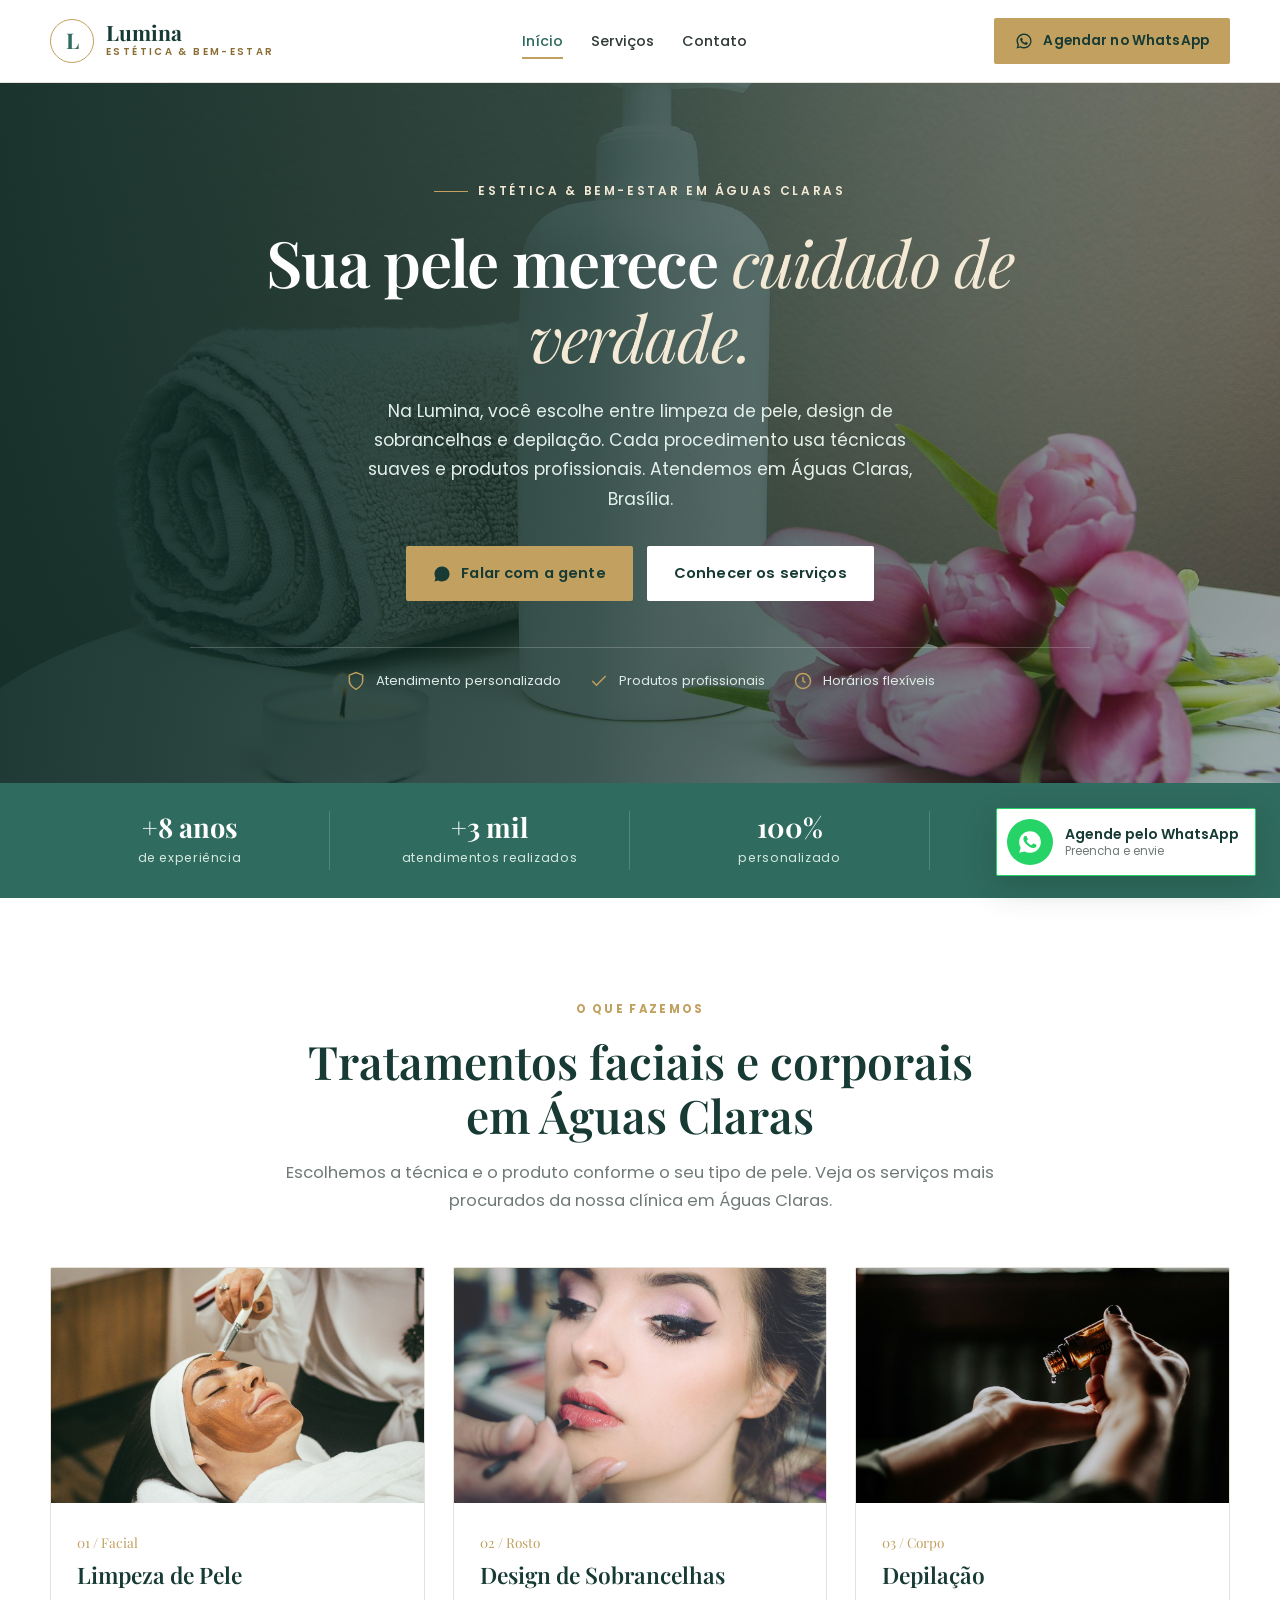
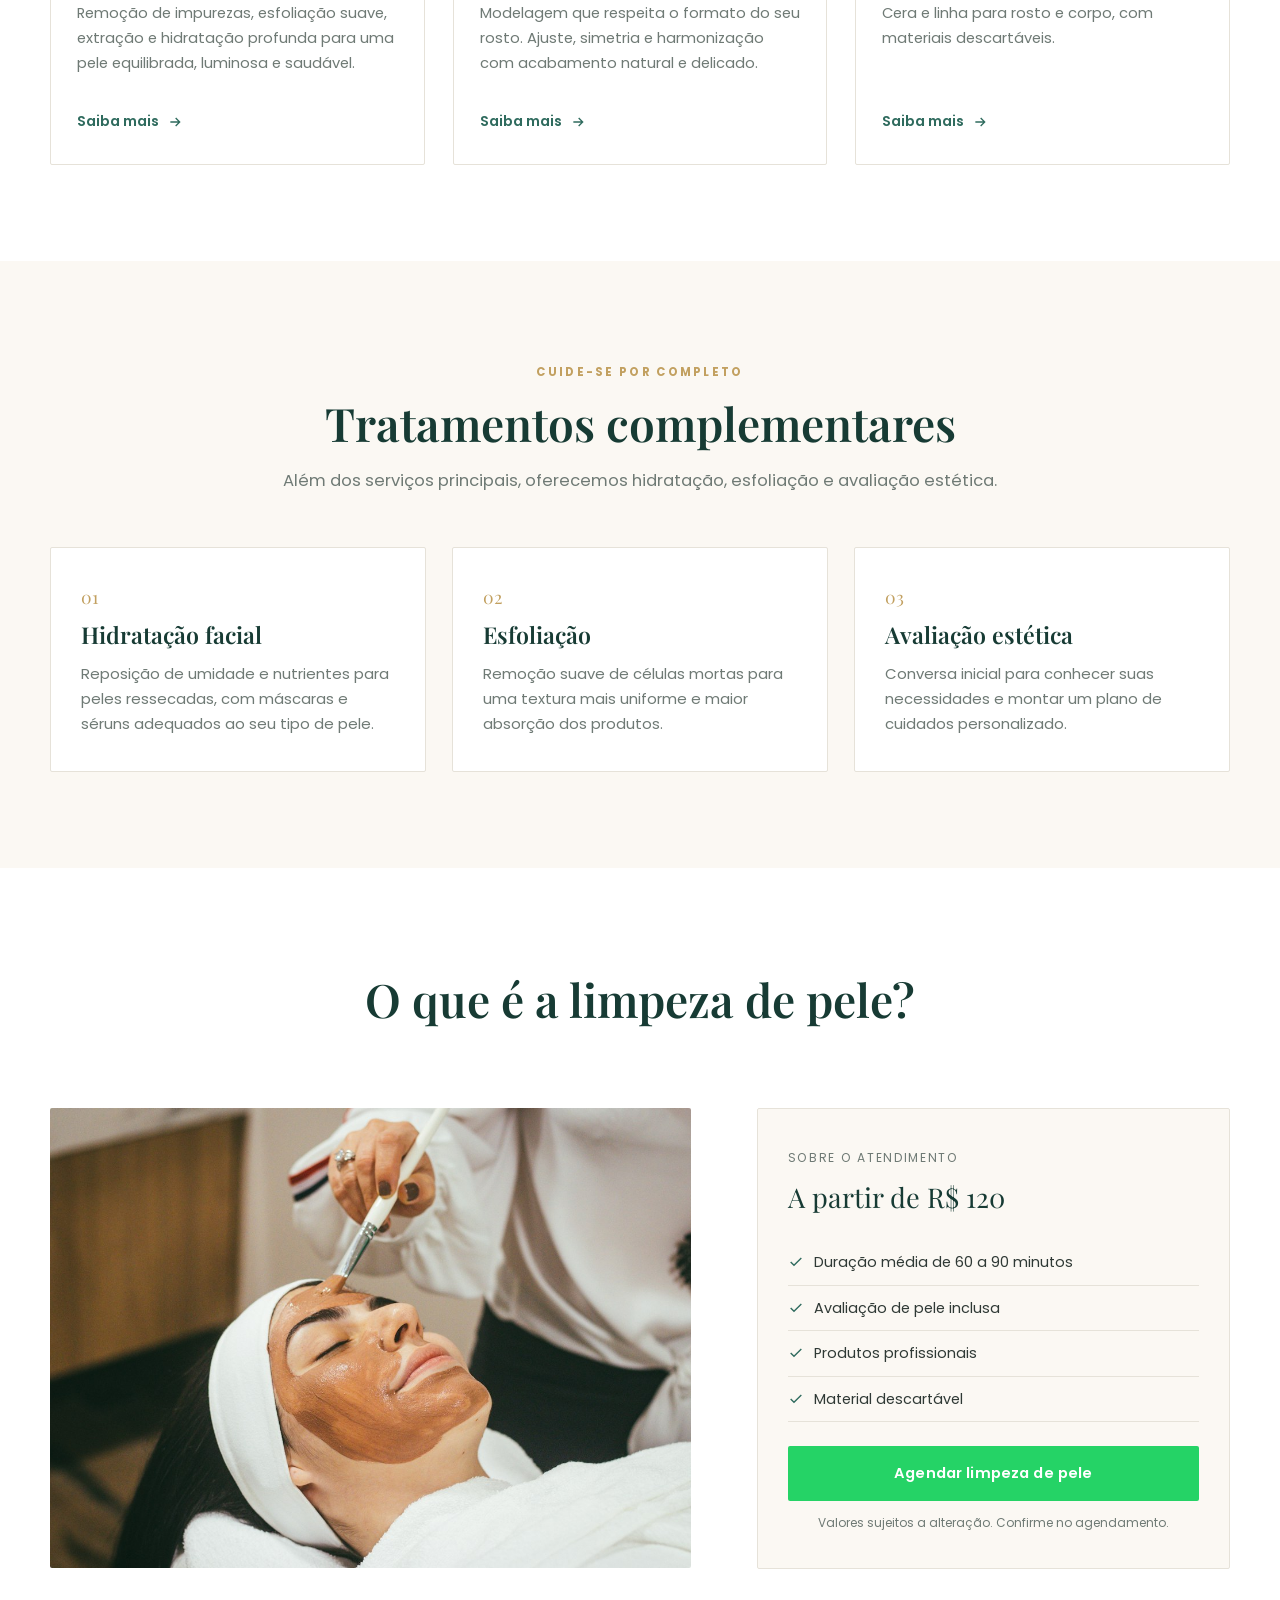
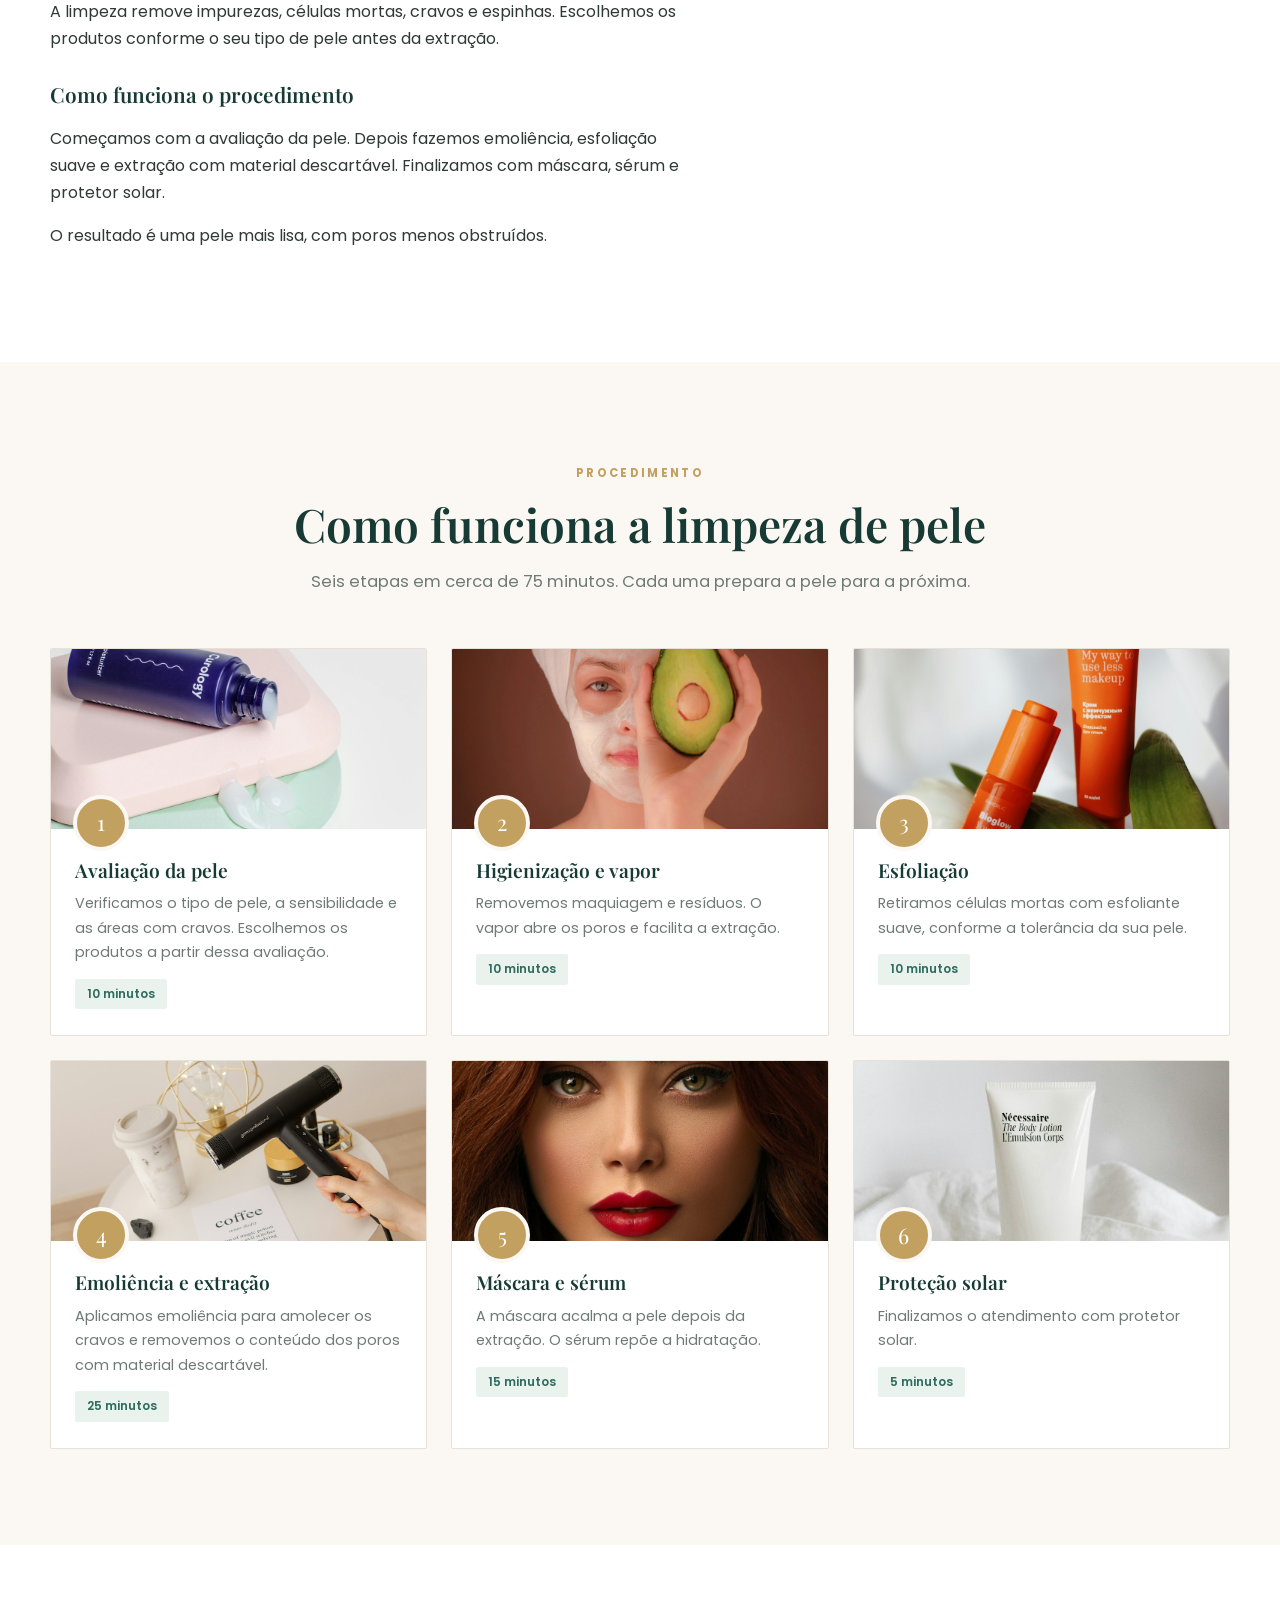
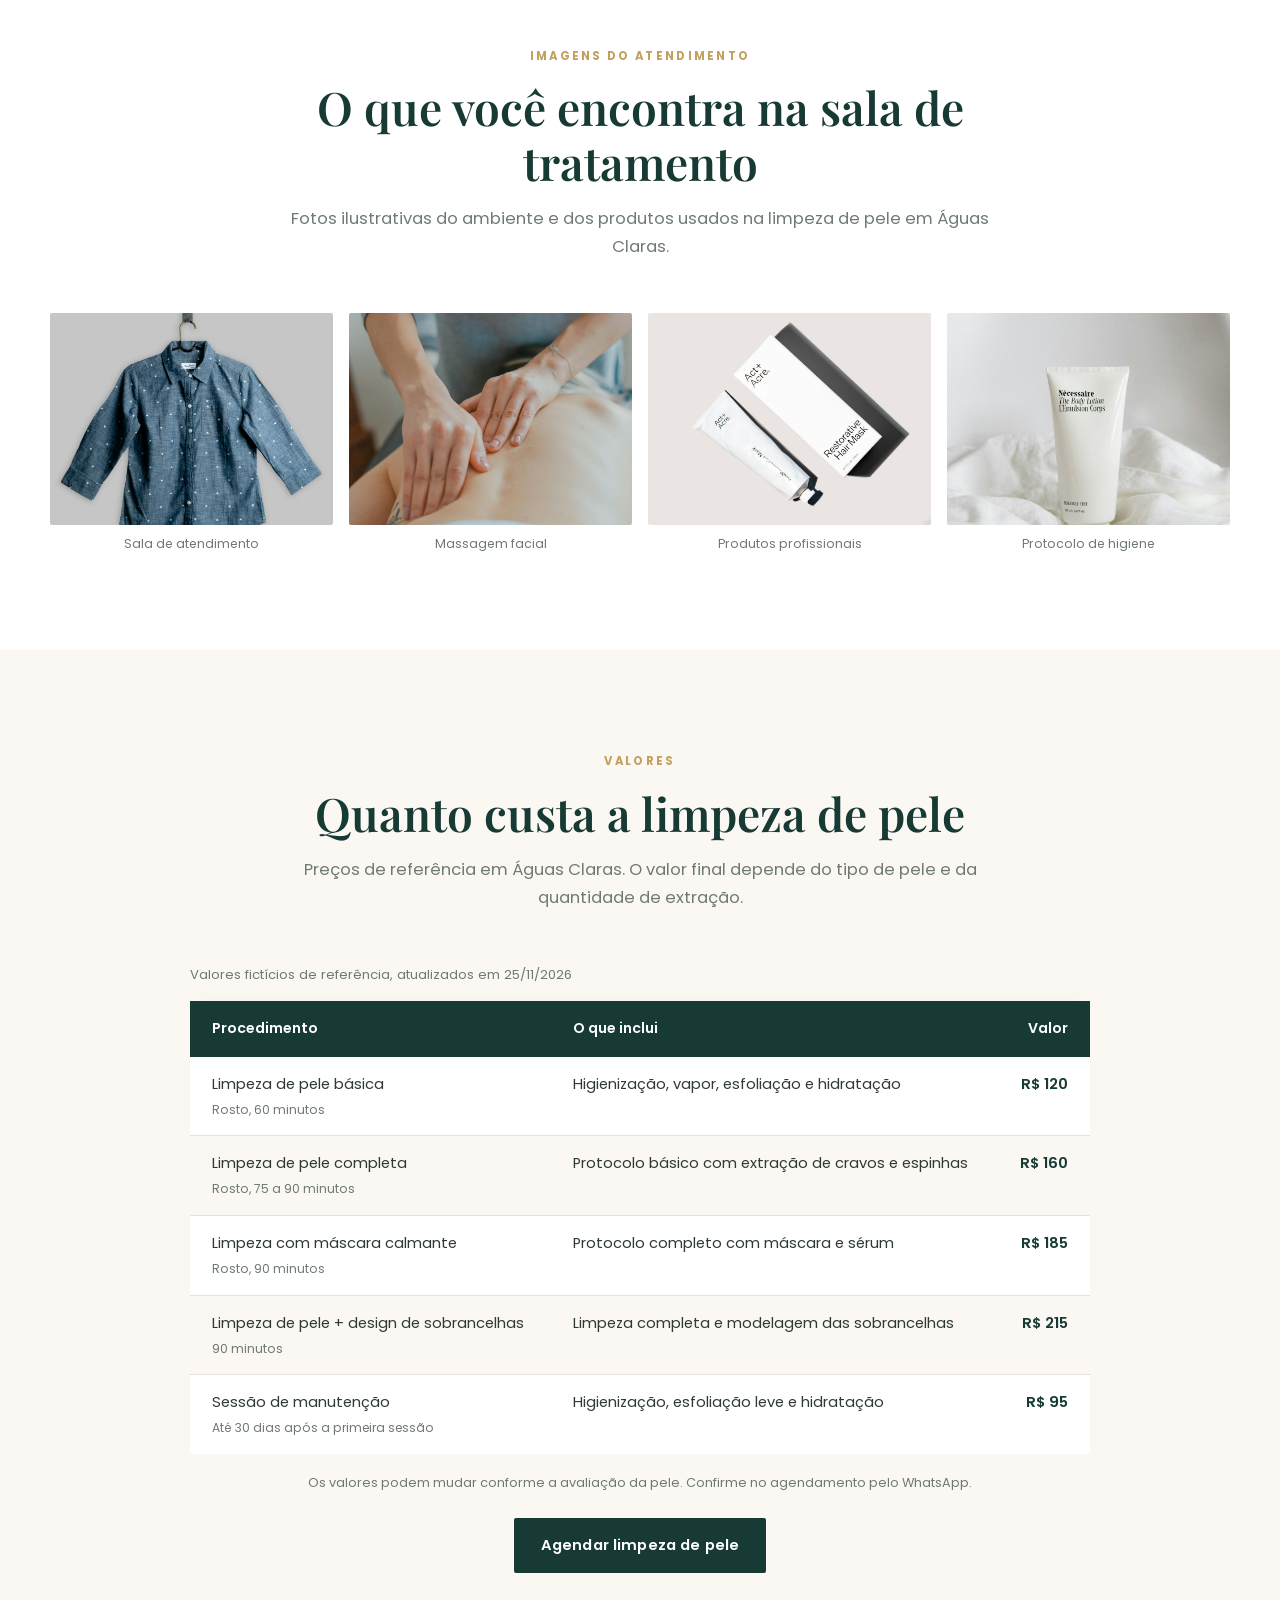
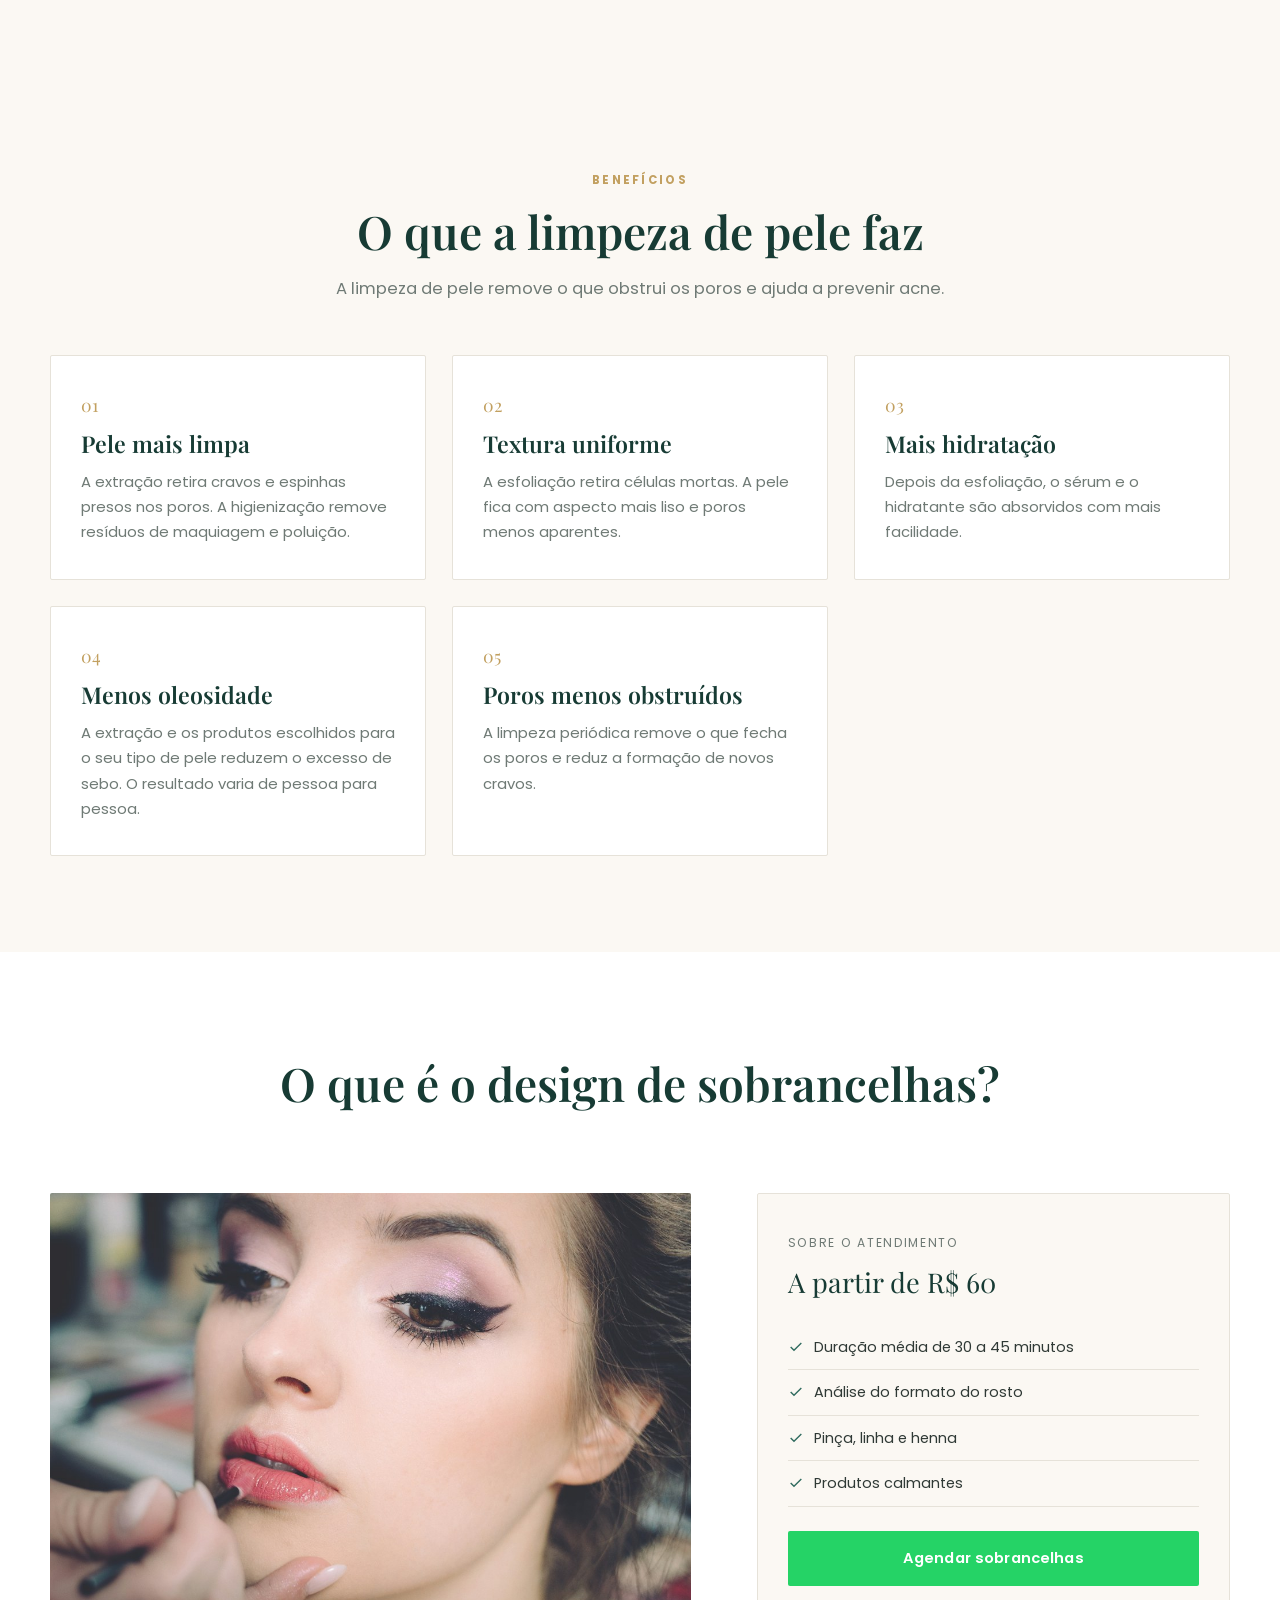
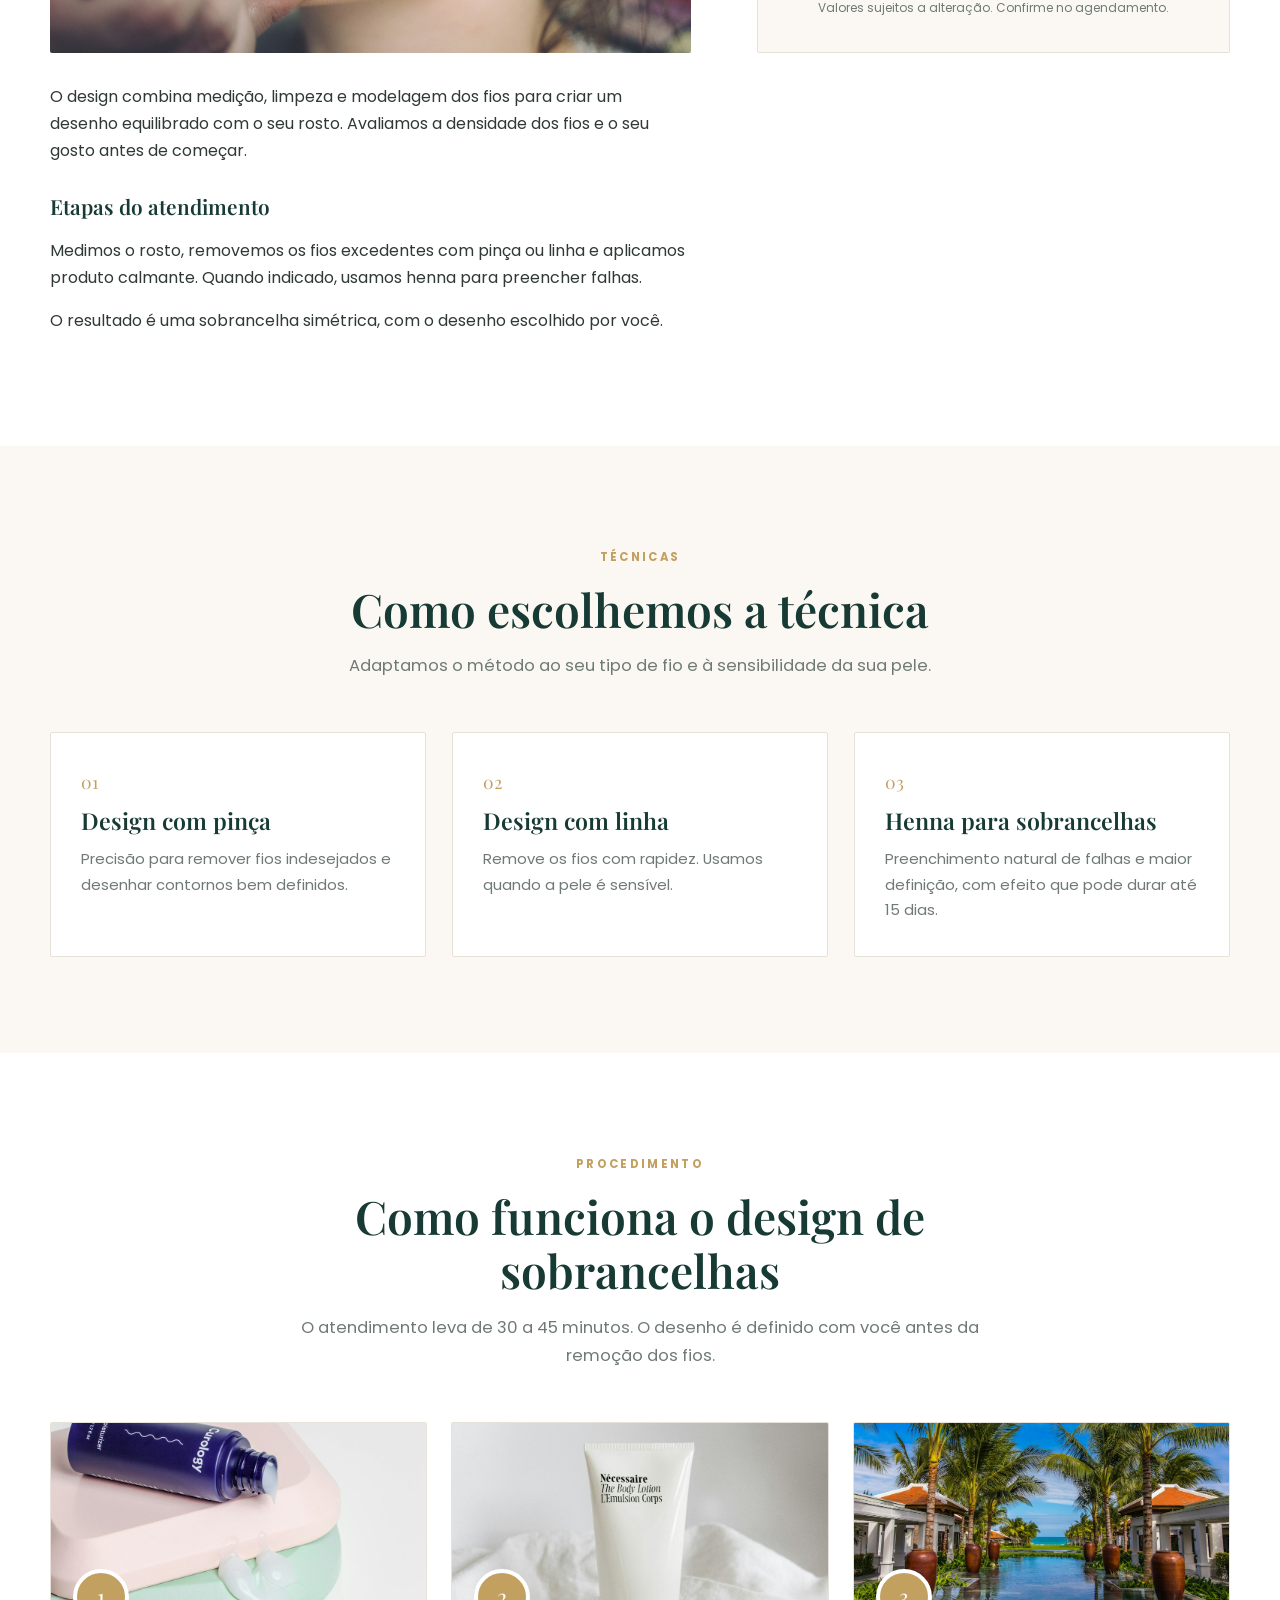
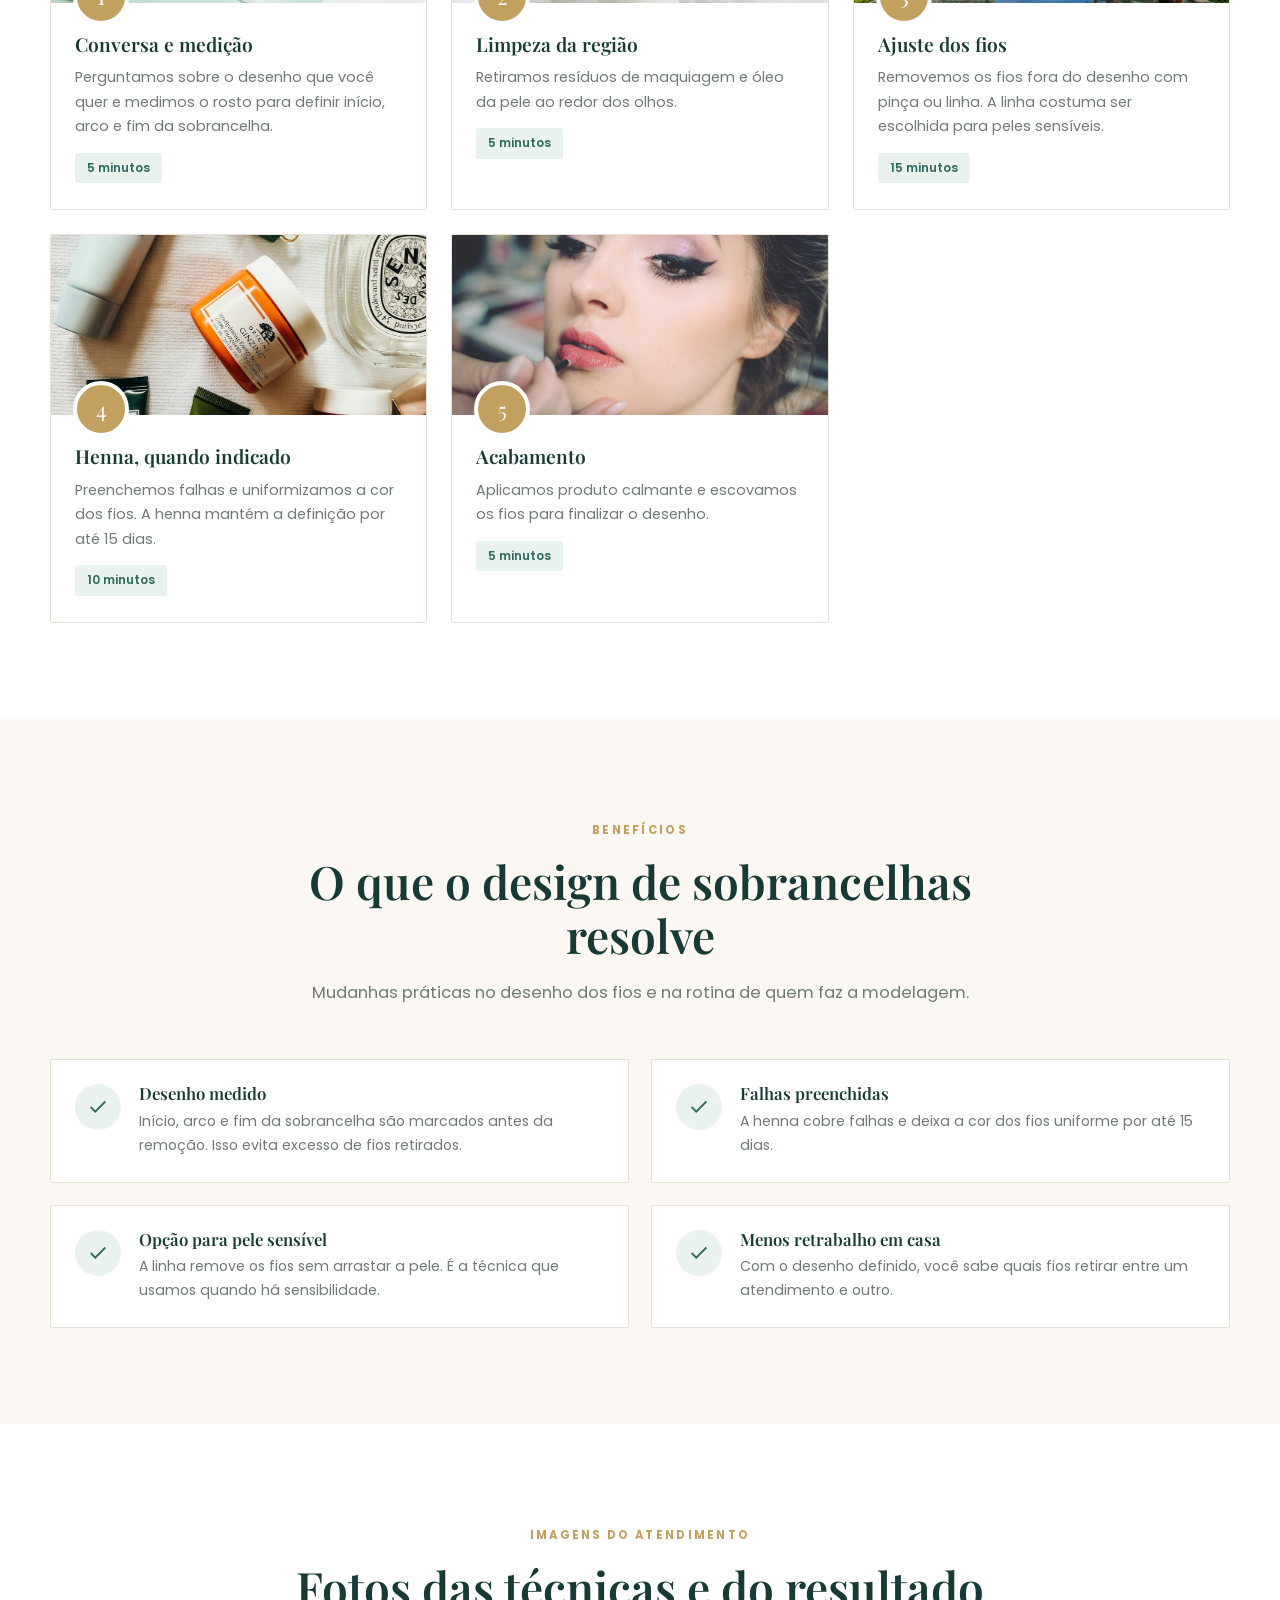
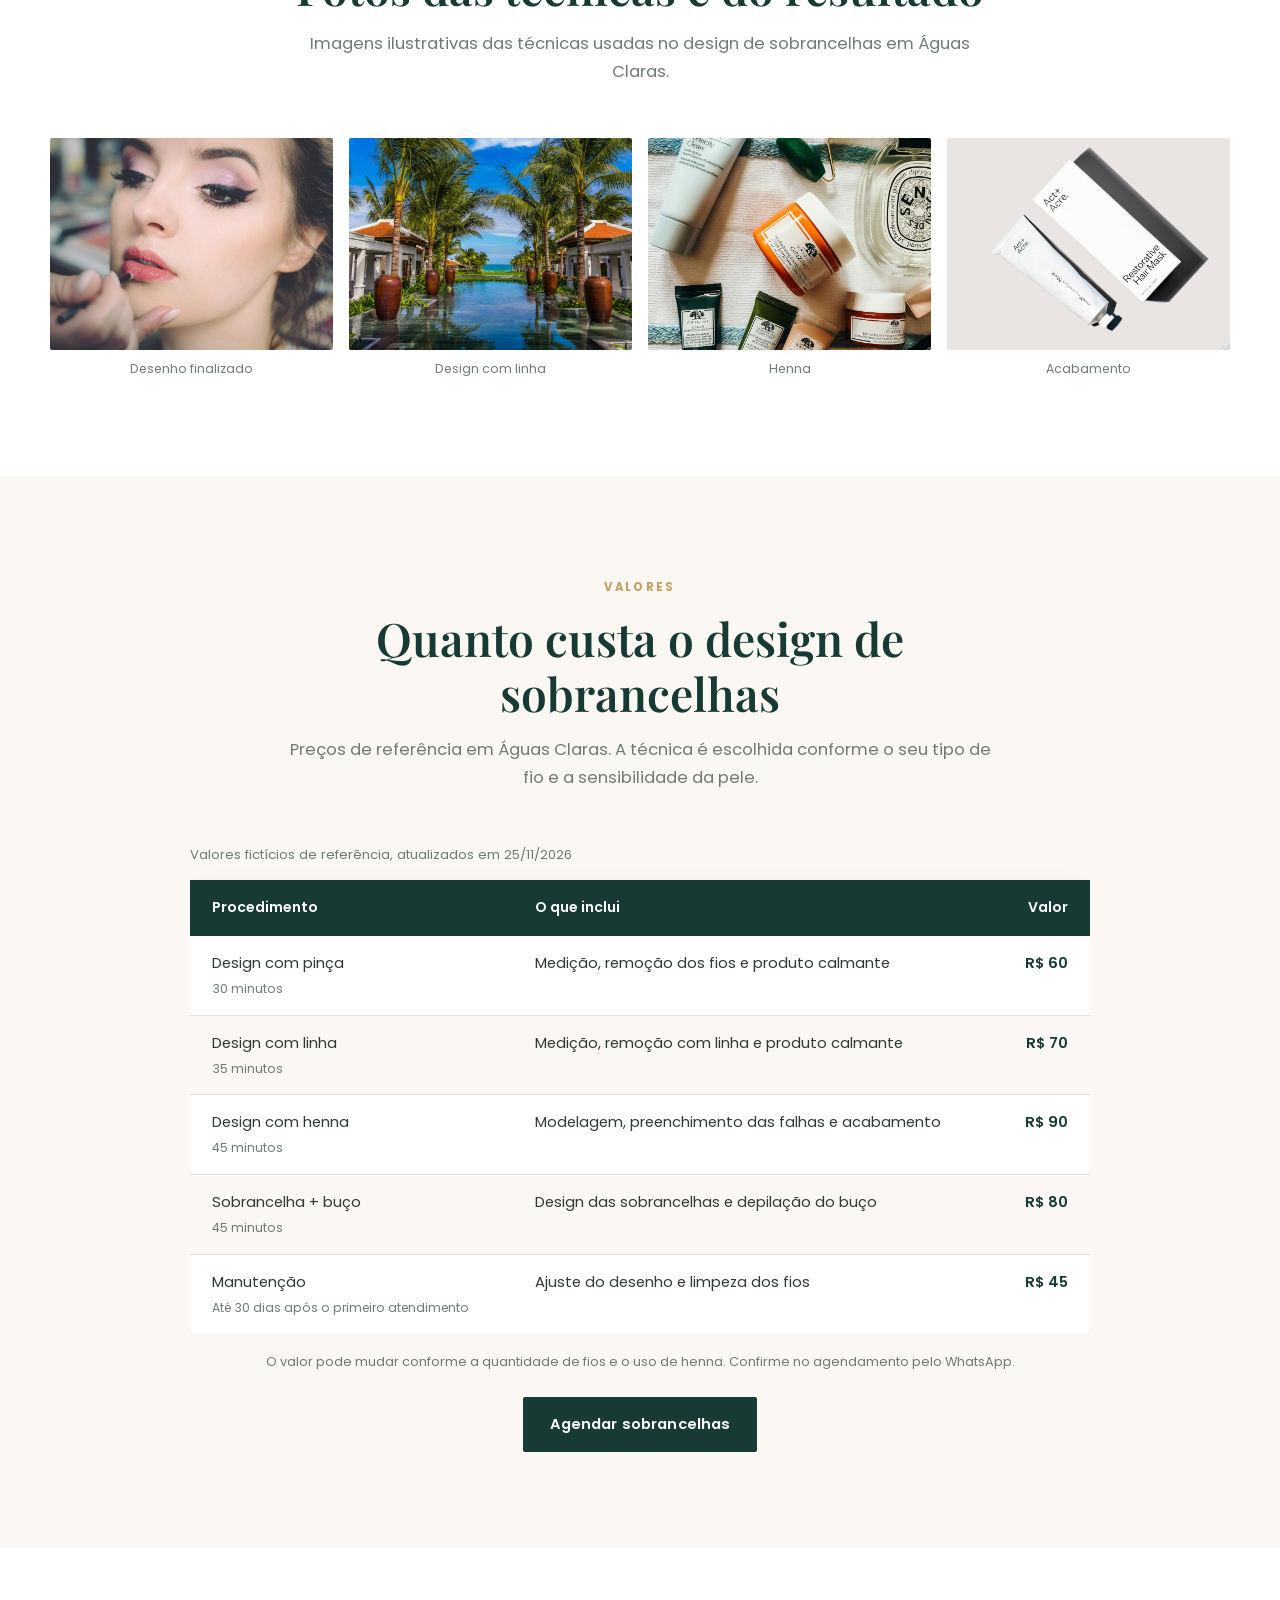
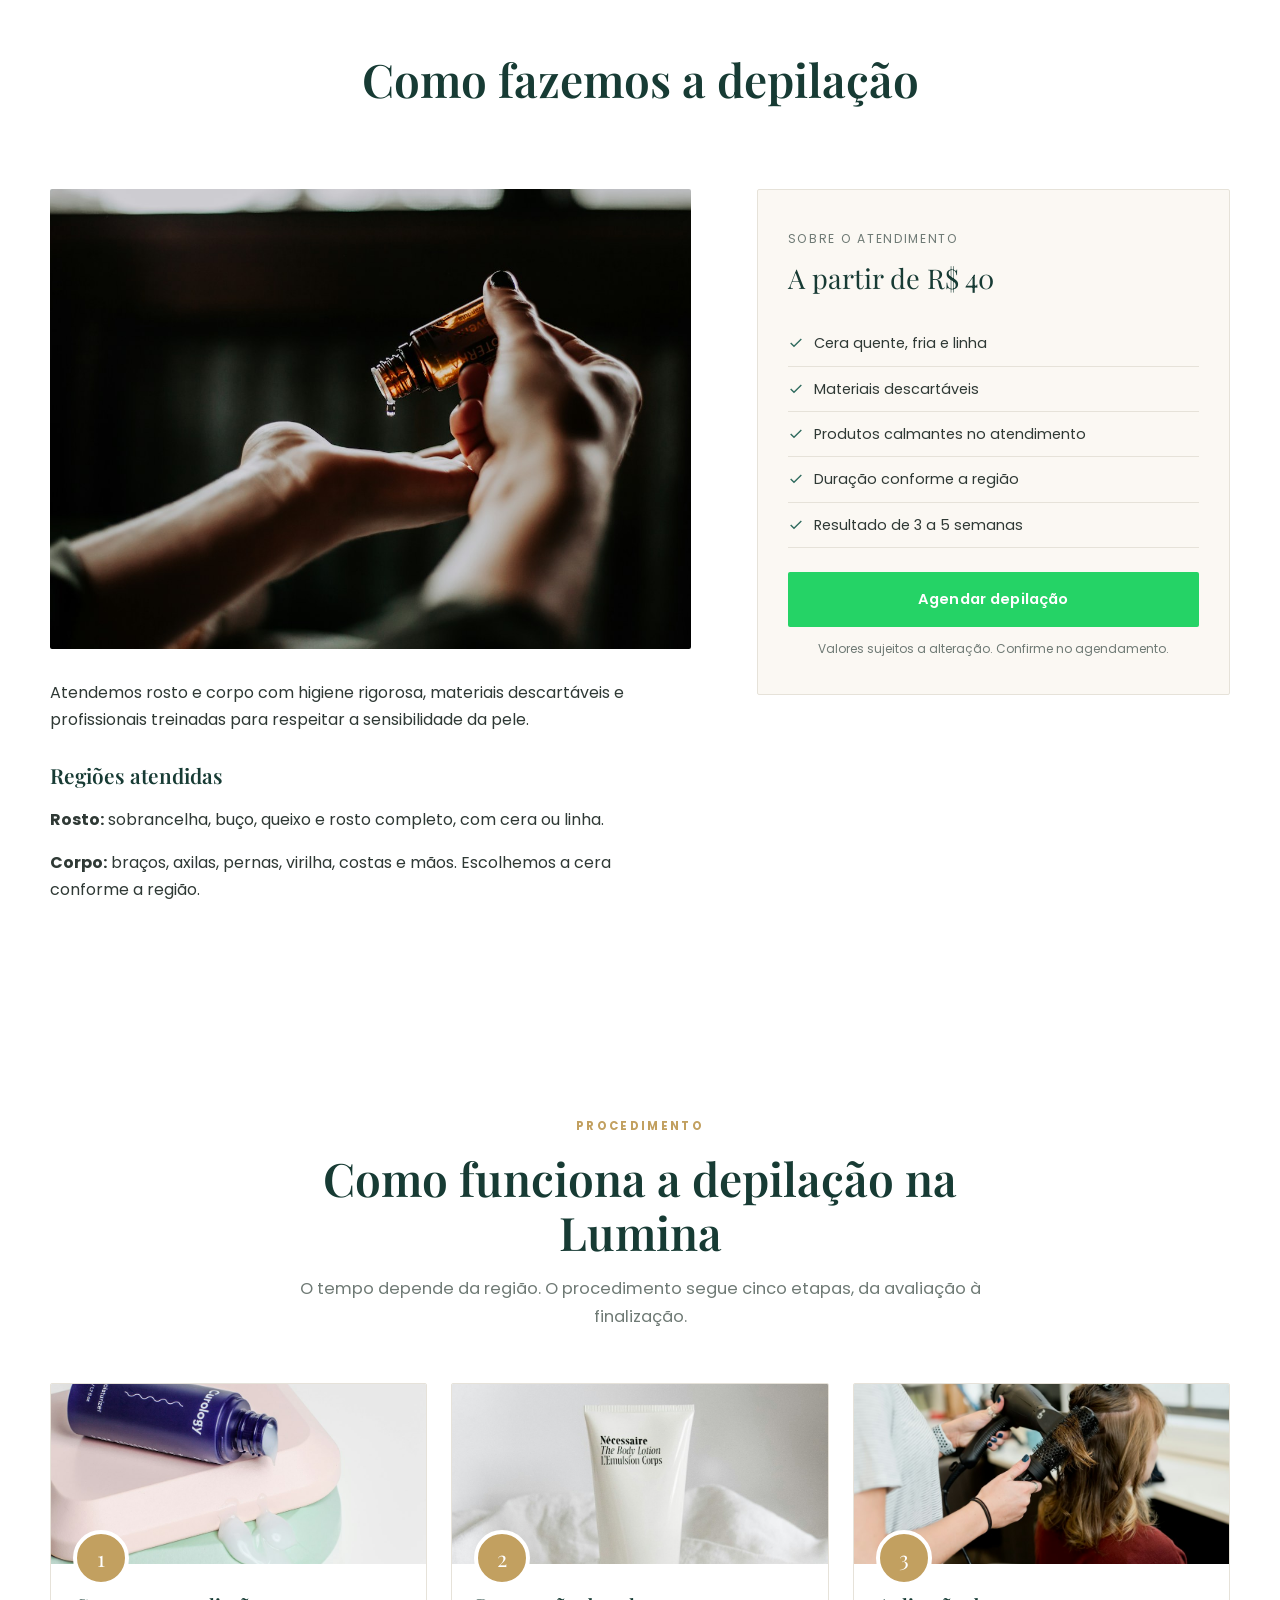
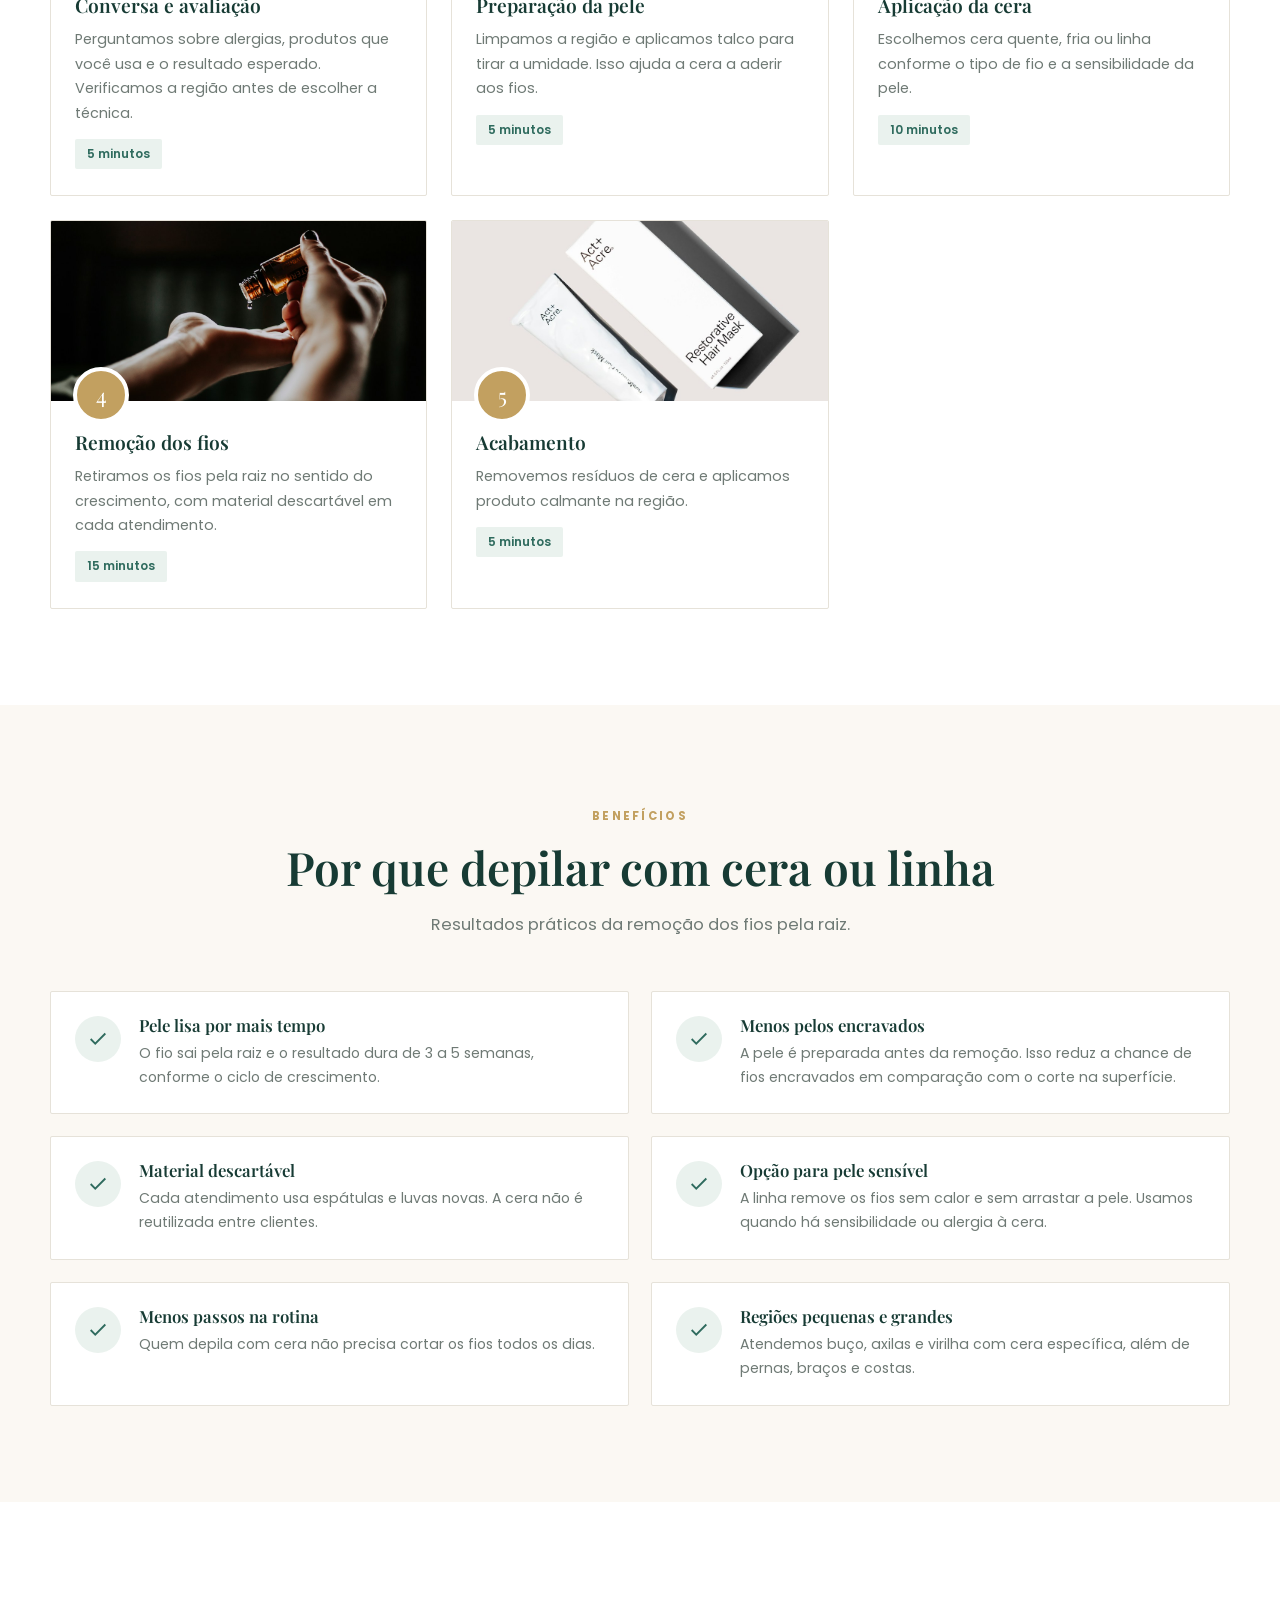
==== commit 6cc2be00: "Centraliza hero e cabecalhos das secoes de servico" ====
--- a/index.html
+++ b/index.html
@@ -33,7 +33,7 @@
   <!-- Fontes -->
   <link rel="preconnect" href="https://fonts.googleapis.com">
   <link rel="preconnect" href="https://fonts.gstatic.com" crossorigin>
-  <link href="https://fonts.googleapis.com/css2?family=Playfair+Display:ital,wght@0,500;0,600;0,700;1,400;1,500&family=Poppins:wght@300;400;500;600;700&display=swap" rel="stylesheet">
+  <link href="https://fonts.googleapis.com/css2?family=Playfair+Display:ital,wght@0,600;0,700;1,400&family=Poppins:wght@400;500;600;700&display=swap" rel="stylesheet">
   <link rel="stylesheet" href="assets/css/style.css">
 
   <!-- Dados estruturados para o Google (Schema.org) -->
@@ -283,7 +283,7 @@
         <div class="grade-servicos">
           <article class="card-servico">
             <div class="imagem">
-              <img src="assets/images/limpeza-pele.jpg" alt="Profissional aplicando tratamento facial em cliente durante limpeza de pele" loading="lazy" width="1200" height="800">
+              <img src="assets/images/limpeza-pele.jpg" alt="Profissional aplicando tratamento facial em cliente durante limpeza de pele" loading="lazy" width="1200" height="800" decoding="async">
             </div>
             <div class="corpo">
               <span class="numero">01 / Facial</span>
@@ -295,7 +295,7 @@
 
           <article class="card-servico">
             <div class="imagem">
-              <img src="assets/images/sobrancelhas.jpg" alt="Detail do rosto de uma mulher com sobrancelhas bem modeladas" loading="lazy" width="1200" height="800">
+              <img src="assets/images/sobrancelhas.jpg" alt="Detail do rosto de uma mulher com sobrancelhas bem modeladas" loading="lazy" width="1200" height="800" decoding="async">
             </div>
             <div class="corpo">
               <span class="numero">02 / Rosto</span>
@@ -307,7 +307,7 @@
 
           <article class="card-servico">
             <div class="imagem">
-              <img src="assets/images/depilacao.jpg" alt="Ambiente de spa com toalhas e produtos para depilação" loading="lazy" width="1200" height="800">
+              <img src="assets/images/depilacao.jpg" alt="Ambiente de spa com toalhas e produtos para depilação" loading="lazy" width="1200" height="800" decoding="async">
             </div>
             <div class="corpo">
               <span class="numero">03 / Corpo</span>
@@ -350,9 +350,9 @@
 
     <section class="section" id="limpeza-de-pele" aria-labelledby="titulo-limpeza-detalhe">
       <div class="container servico-detalhe">
+        <div class="cabecalho-secao texto-centro"><h2 id="titulo-limpeza-detalhe">O que é a limpeza de pele?</h2></div>
         <div>
-          <img class="imagem-destaque" src="assets/images/limpeza-pele.jpg" alt="Aplicação de máscara facial durante limpeza de pele em Águas Claras" loading="lazy" width="1200" height="800">
-          <h2 id="titulo-limpeza-detalhe">O que é a limpeza de pele?</h2>
+          <img class="imagem-destaque" src="assets/images/limpeza-pele.jpg" alt="Aplicação de máscara facial durante limpeza de pele em Águas Claras" loading="lazy" width="1200" height="800" decoding="async">
           <p>A limpeza remove impurezas, células mortas, cravos e espinhas. Escolhemos os produtos conforme o seu tipo de pele antes da extração.</p>
           <h3>Como funciona o procedimento</h3>
           <p>Começamos com a avaliação da pele. Depois fazemos emoliência, esfoliação suave e extração com material descartável. Finalizamos com máscara, sérum e protetor solar.</p>
@@ -378,27 +378,27 @@
         <div class="cabecalho-secao texto-centro"><span class="etiqueta">Procedimento</span><h2 id="titulo-limpeza-etapas">Como funciona a limpeza de pele</h2><p>Seis etapas em cerca de 75 minutos. Cada uma prepara a pele para a próxima.</p></div>
         <div class="etapas-lista">
           <article class="etapa">
-            <div class="etapa-imagem"><img src="assets/images/avaliacao-pele.jpg" alt="Profissional examinando a pele antes do tratamento" loading="lazy" width="1000" height="750"></div>
+            <div class="etapa-imagem"><img src="assets/images/avaliacao-pele.jpg" alt="Profissional examinando a pele antes do tratamento" loading="lazy" width="1000" height="750" decoding="async"></div>
             <div class="etapa-corpo"><span class="etapa-num">1</span><h3>Avaliação da pele</h3><p>Verificamos o tipo de pele, a sensibilidade e as áreas com cravos. Escolhemos os produtos a partir dessa avaliação.</p><span class="duracao">10 minutos</span></div>
           </article>
           <article class="etapa">
-            <div class="etapa-imagem"><img src="assets/images/vapor-facial.jpg" alt="Vapor facial durante protocolo de limpeza de pele" loading="lazy" width="1000" height="750"></div>
+            <div class="etapa-imagem"><img src="assets/images/vapor-facial.jpg" alt="Vapor facial durante protocolo de limpeza de pele" loading="lazy" width="1000" height="750" decoding="async"></div>
             <div class="etapa-corpo"><span class="etapa-num">2</span><h3>Higienização e vapor</h3><p>Removemos maquiagem e resíduos. O vapor abre os poros e facilita a extração.</p><span class="duracao">10 minutos</span></div>
           </article>
           <article class="etapa">
-            <div class="etapa-imagem"><img src="assets/images/esfoliacao.jpg" alt="Esfoliação suave do rosto com produto facial" loading="lazy" width="1000" height="750"></div>
+            <div class="etapa-imagem"><img src="assets/images/esfoliacao.jpg" alt="Esfoliação suave do rosto com produto facial" loading="lazy" width="1000" height="750" decoding="async"></div>
             <div class="etapa-corpo"><span class="etapa-num">3</span><h3>Esfoliação</h3><p>Retiramos células mortas com esfoliante suave, conforme a tolerância da sua pele.</p><span class="duracao">10 minutos</span></div>
           </article>
           <article class="etapa">
-            <div class="etapa-imagem"><img src="assets/images/extracao-cravos.jpg" alt="Extração de cravos com material descartável" loading="lazy" width="1000" height="750"></div>
+            <div class="etapa-imagem"><img src="assets/images/extracao-cravos.jpg" alt="Extração de cravos com material descartável" loading="lazy" width="1000" height="750" decoding="async"></div>
             <div class="etapa-corpo"><span class="etapa-num">4</span><h3>Emoliência e extração</h3><p>Aplicamos emoliência para amolecer os cravos e removemos o conteúdo dos poros com material descartável.</p><span class="duracao">25 minutos</span></div>
           </article>
           <article class="etapa">
-            <div class="etapa-imagem"><img src="assets/images/mascara-facial.jpg" alt="Máscara calmante aplicada após a extração" loading="lazy" width="1000" height="750"></div>
+            <div class="etapa-imagem"><img src="assets/images/mascara-facial.jpg" alt="Máscara calmante aplicada após a extração" loading="lazy" width="1000" height="750" decoding="async"></div>
             <div class="etapa-corpo"><span class="etapa-num">5</span><h3>Máscara e sérum</h3><p>A máscara acalma a pele depois da extração. O sérum repõe a hidratação.</p><span class="duracao">15 minutos</span></div>
           </article>
           <article class="etapa">
-            <div class="etapa-imagem"><img src="assets/images/produtos-faciais.jpg" alt="Produtos faciais organizados para o atendimento" loading="lazy" width="1000" height="750"></div>
+            <div class="etapa-imagem"><img src="assets/images/produtos-faciais.jpg" alt="Produtos faciais organizados para o atendimento" loading="lazy" width="1000" height="750" decoding="async"></div>
             <div class="etapa-corpo"><span class="etapa-num">6</span><h3>Proteção solar</h3><p>Finalizamos o atendimento com protetor solar.</p><span class="duracao">5 minutos</span></div>
           </article>
         </div>
@@ -409,10 +409,10 @@
       <div class="container">
         <div class="cabecalho-secao texto-centro"><span class="etiqueta">Imagens do atendimento</span><h2 id="titulo-fotos-limpeza">O que você encontra na sala de tratamento</h2><p>Fotos ilustrativas do ambiente e dos produtos usados na limpeza de pele em Águas Claras.</p></div>
         <div class="fotos-servico">
-          <figure><div class="quadro-foto"><img src="assets/images/spa-tratamento.jpg" alt="Sala de tratamento preparada para procedimento facial" loading="lazy" width="1000" height="750"></div><figcaption>Sala de atendimento</figcaption></figure>
-          <figure><div class="quadro-foto"><img src="assets/images/massagem-facial.jpg" alt="Massagem facial durante protocolo estético" loading="lazy" width="1000" height="750"></div><figcaption>Massagem facial</figcaption></figure>
-          <figure><div class="quadro-foto"><img src="assets/images/cosmeticos-pele.jpg" alt="Cosméticos profissionais selecionados para cada tipo de pele" loading="lazy" width="1000" height="750"></div><figcaption>Produtos profissionais</figcaption></figure>
-          <figure><div class="quadro-foto"><img src="assets/images/produtos-faciais.jpg" alt="Produtos faciais organizados antes do atendimento" loading="lazy" width="1000" height="750"></div><figcaption>Protocolo de higiene</figcaption></figure>
+          <figure><div class="quadro-foto"><img src="assets/images/spa-tratamento.jpg" alt="Sala de tratamento preparada para procedimento facial" loading="lazy" width="1000" height="750" decoding="async"></div><figcaption>Sala de atendimento</figcaption></figure>
+          <figure><div class="quadro-foto"><img src="assets/images/massagem-facial.jpg" alt="Massagem facial durante protocolo estético" loading="lazy" width="1000" height="750" decoding="async"></div><figcaption>Massagem facial</figcaption></figure>
+          <figure><div class="quadro-foto"><img src="assets/images/cosmeticos-pele.jpg" alt="Cosméticos profissionais selecionados para cada tipo de pele" loading="lazy" width="1000" height="750" decoding="async"></div><figcaption>Produtos profissionais</figcaption></figure>
+          <figure><div class="quadro-foto"><img src="assets/images/produtos-faciais.jpg" alt="Produtos faciais organizados antes do atendimento" loading="lazy" width="1000" height="750" decoding="async"></div><figcaption>Protocolo de higiene</figcaption></figure>
         </div>
       </div>
     </section>
@@ -451,9 +451,9 @@
 
     <section class="section" id="sobrancelhas" aria-labelledby="titulo-sobrancelhas-detalhe">
       <div class="container servico-detalhe">
+        <div class="cabecalho-secao texto-centro"><h2 id="titulo-sobrancelhas-detalhe">O que é o design de sobrancelhas?</h2></div>
         <div>
-          <img class="imagem-destaque" src="assets/images/sobrancelhas.jpg" alt="Sobrancelhas modeladas com design personalizado em clínica de estética" loading="lazy" width="1200" height="800">
-          <h2 id="titulo-sobrancelhas-detalhe">O que é o design de sobrancelhas?</h2>
+          <img class="imagem-destaque" src="assets/images/sobrancelhas.jpg" alt="Sobrancelhas modeladas com design personalizado em clínica de estética" loading="lazy" width="1200" height="800" decoding="async">
           <p>O design combina medição, limpeza e modelagem dos fios para criar um desenho equilibrado com o seu rosto. Avaliamos a densidade dos fios e o seu gosto antes de começar.</p>
           <h3>Etapas do atendimento</h3>
           <p>Medimos o rosto, removemos os fios excedentes com pinça ou linha e aplicamos produto calmante. Quando indicado, usamos henna para preencher falhas.</p>
@@ -490,23 +490,23 @@
         <div class="cabecalho-secao texto-centro"><span class="etiqueta">Procedimento</span><h2 id="titulo-etapas-sobrancelha">Como funciona o design de sobrancelhas</h2><p>O atendimento leva de 30 a 45 minutos. O desenho é definido com você antes da remoção dos fios.</p></div>
         <div class="etapas-lista">
           <article class="etapa">
-            <div class="etapa-imagem"><img src="assets/images/avaliacao-pele.jpg" alt="Avaliação do rosto antes do design de sobrancelhas" loading="lazy" width="1000" height="750"></div>
+            <div class="etapa-imagem"><img src="assets/images/avaliacao-pele.jpg" alt="Avaliação do rosto antes do design de sobrancelhas" loading="lazy" width="1000" height="750" decoding="async"></div>
             <div class="etapa-corpo"><span class="etapa-num">1</span><h3>Conversa e medição</h3><p>Perguntamos sobre o desenho que você quer e medimos o rosto para definir início, arco e fim da sobrancelha.</p><span class="duracao">5 minutos</span></div>
           </article>
           <article class="etapa">
-            <div class="etapa-imagem"><img src="assets/images/produtos-faciais.jpg" alt="Produtos usados na limpeza da região dos olhos" loading="lazy" width="1000" height="750"></div>
+            <div class="etapa-imagem"><img src="assets/images/produtos-faciais.jpg" alt="Produtos usados na limpeza da região dos olhos" loading="lazy" width="1000" height="750" decoding="async"></div>
             <div class="etapa-corpo"><span class="etapa-num">2</span><h3>Limpeza da região</h3><p>Retiramos resíduos de maquiagem e óleo da pele ao redor dos olhos.</p><span class="duracao">5 minutos</span></div>
           </article>
           <article class="etapa">
-            <div class="etapa-imagem"><img src="assets/images/sobrancelha-linha.jpg" alt="Remoção de fios com linha durante design de sobrancelhas" loading="lazy" width="1000" height="750"></div>
+            <div class="etapa-imagem"><img src="assets/images/sobrancelha-linha.jpg" alt="Remoção de fios com linha durante design de sobrancelhas" loading="lazy" width="1000" height="750" decoding="async"></div>
             <div class="etapa-corpo"><span class="etapa-num">3</span><h3>Ajuste dos fios</h3><p>Removemos os fios fora do desenho com pinça ou linha. A linha costuma ser escolhida para peles sensíveis.</p><span class="duracao">15 minutos</span></div>
           </article>
           <article class="etapa">
-            <div class="etapa-imagem"><img src="assets/images/henna-sobrancelha.jpg" alt="Aplicação de henna para preencher falhas nas sobrancelhas" loading="lazy" width="1000" height="750"></div>
+            <div class="etapa-imagem"><img src="assets/images/henna-sobrancelha.jpg" alt="Aplicação de henna para preencher falhas nas sobrancelhas" loading="lazy" width="1000" height="750" decoding="async"></div>
             <div class="etapa-corpo"><span class="etapa-num">4</span><h3>Henna, quando indicado</h3><p>Preenchemos falhas e uniformizamos a cor dos fios. A henna mantém a definição por até 15 dias.</p><span class="duracao">10 minutos</span></div>
           </article>
           <article class="etapa">
-            <div class="etapa-imagem"><img src="assets/images/sobrancelhas.jpg" alt="Resultado final do design de sobrancelhas" loading="lazy" width="1000" height="750"></div>
+            <div class="etapa-imagem"><img src="assets/images/sobrancelhas.jpg" alt="Resultado final do design de sobrancelhas" loading="lazy" width="1000" height="750" decoding="async"></div>
             <div class="etapa-corpo"><span class="etapa-num">5</span><h3>Acabamento</h3><p>Aplicamos produto calmante e escovamos os fios para finalizar o desenho.</p><span class="duracao">5 minutos</span></div>
           </article>
         </div>
@@ -529,10 +529,10 @@
       <div class="container">
         <div class="cabecalho-secao texto-centro"><span class="etiqueta">Imagens do atendimento</span><h2 id="titulo-fotos-sobrancelha">Fotos das técnicas e do resultado</h2><p>Imagens ilustrativas das técnicas usadas no design de sobrancelhas em Águas Claras.</p></div>
         <div class="fotos-servico">
-          <figure><div class="quadro-foto"><img src="assets/images/sobrancelhas.jpg" alt="Sobrancelhas com desenho finalizado" loading="lazy" width="1000" height="750"></div><figcaption>Desenho finalizado</figcaption></figure>
-          <figure><div class="quadro-foto"><img src="assets/images/sobrancelha-linha.jpg" alt="Técnica de depilação com linha na região das sobrancelhas" loading="lazy" width="1000" height="750"></div><figcaption>Design com linha</figcaption></figure>
-          <figure><div class="quadro-foto"><img src="assets/images/henna-sobrancelha.jpg" alt="Henna aplicada nas sobrancelhas" loading="lazy" width="1000" height="750"></div><figcaption>Henna</figcaption></figure>
-          <figure><div class="quadro-foto"><img src="assets/images/cosmeticos-pele.jpg" alt="Produtos usados no acabamento das sobrancelhas" loading="lazy" width="1000" height="750"></div><figcaption>Acabamento</figcaption></figure>
+          <figure><div class="quadro-foto"><img src="assets/images/sobrancelhas.jpg" alt="Sobrancelhas com desenho finalizado" loading="lazy" width="1000" height="750" decoding="async"></div><figcaption>Desenho finalizado</figcaption></figure>
+          <figure><div class="quadro-foto"><img src="assets/images/sobrancelha-linha.jpg" alt="Técnica de depilação com linha na região das sobrancelhas" loading="lazy" width="1000" height="750" decoding="async"></div><figcaption>Design com linha</figcaption></figure>
+          <figure><div class="quadro-foto"><img src="assets/images/henna-sobrancelha.jpg" alt="Henna aplicada nas sobrancelhas" loading="lazy" width="1000" height="750" decoding="async"></div><figcaption>Henna</figcaption></figure>
+          <figure><div class="quadro-foto"><img src="assets/images/cosmeticos-pele.jpg" alt="Produtos usados no acabamento das sobrancelhas" loading="lazy" width="1000" height="750" decoding="async"></div><figcaption>Acabamento</figcaption></figure>
         </div>
       </div>
     </section>
@@ -558,9 +558,9 @@
 
     <section class="section" id="depilacao" aria-labelledby="titulo-depilacao-detalhe">
       <div class="container servico-detalhe">
+        <div class="cabecalho-secao texto-centro"><h2 id="titulo-depilacao-detalhe">Como fazemos a depilação</h2></div>
         <div>
-          <img class="imagem-destaque" src="assets/images/depilacao.jpg" alt="Materiais e produtos preparados para depilação em clínica de estética" loading="lazy" width="1200" height="800">
-          <h2 id="titulo-depilacao-detalhe">Como fazemos a depilação</h2>
+          <img class="imagem-destaque" src="assets/images/depilacao.jpg" alt="Materiais e produtos preparados para depilação em clínica de estética" loading="lazy" width="1200" height="800" decoding="async">
           <p>Atendemos rosto e corpo com higiene rigorosa, materiais descartáveis e profissionais treinadas para respeitar a sensibilidade da pele.</p>
           <h3>Regiões atendidas</h3>
           <p><strong>Rosto:</strong> sobrancelha, buço, queixo e rosto completo, com cera ou linha.</p>
@@ -587,23 +587,23 @@
         <div class="cabecalho-secao texto-centro"><span class="etiqueta">Procedimento</span><h2 id="titulo-etapas-depilacao">Como funciona a depilação na Lumina</h2><p>O tempo depende da região. O procedimento segue cinco etapas, da avaliação à finalização.</p></div>
         <div class="etapas-lista">
           <article class="etapa">
-            <div class="etapa-imagem"><img src="assets/images/avaliacao-pele.jpg" alt="Avaliação da região antes da depilação" loading="lazy" width="1000" height="750"></div>
+            <div class="etapa-imagem"><img src="assets/images/avaliacao-pele.jpg" alt="Avaliação da região antes da depilação" loading="lazy" width="1000" height="750" decoding="async"></div>
             <div class="etapa-corpo"><span class="etapa-num">1</span><h3>Conversa e avaliação</h3><p>Perguntamos sobre alergias, produtos que você usa e o resultado esperado. Verificamos a região antes de escolher a técnica.</p><span class="duracao">5 minutos</span></div>
           </article>
           <article class="etapa">
-            <div class="etapa-imagem"><img src="assets/images/produtos-faciais.jpg" alt="Produtos preparados para a depilação" loading="lazy" width="1000" height="750"></div>
+            <div class="etapa-imagem"><img src="assets/images/produtos-faciais.jpg" alt="Produtos preparados para a depilação" loading="lazy" width="1000" height="750" decoding="async"></div>
             <div class="etapa-corpo"><span class="etapa-num">2</span><h3>Preparação da pele</h3><p>Limpamos a região e aplicamos talco para tirar a umidade. Isso ajuda a cera a aderir aos fios.</p><span class="duracao">5 minutos</span></div>
           </article>
           <article class="etapa">
-            <div class="etapa-imagem"><img src="assets/images/cera-depilacao.jpg" alt="Cera preparada para depilação" loading="lazy" width="1000" height="750"></div>
+            <div class="etapa-imagem"><img src="assets/images/cera-depilacao.jpg" alt="Cera preparada para depilação" loading="lazy" width="1000" height="750" decoding="async"></div>
             <div class="etapa-corpo"><span class="etapa-num">3</span><h3>Aplicação da cera</h3><p>Escolhemos cera quente, fria ou linha conforme o tipo de fio e a sensibilidade da pele.</p><span class="duracao">10 minutos</span></div>
           </article>
           <article class="etapa">
-            <div class="etapa-imagem"><img src="assets/images/depilacao.jpg" alt="Materiais descartáveis usados na depilação" loading="lazy" width="1000" height="750"></div>
+            <div class="etapa-imagem"><img src="assets/images/depilacao.jpg" alt="Materiais descartáveis usados na depilação" loading="lazy" width="1000" height="750" decoding="async"></div>
             <div class="etapa-corpo"><span class="etapa-num">4</span><h3>Remoção dos fios</h3><p>Retiramos os fios pela raiz no sentido do crescimento, com material descartável em cada atendimento.</p><span class="duracao">15 minutos</span></div>
           </article>
           <article class="etapa">
-            <div class="etapa-imagem"><img src="assets/images/cosmeticos-pele.jpg" alt="Produto calmante aplicado após a depilação" loading="lazy" width="1000" height="750"></div>
+            <div class="etapa-imagem"><img src="assets/images/cosmeticos-pele.jpg" alt="Produto calmante aplicado após a depilação" loading="lazy" width="1000" height="750" decoding="async"></div>
             <div class="etapa-corpo"><span class="etapa-num">5</span><h3>Acabamento</h3><p>Removemos resíduos de cera e aplicamos produto calmante na região.</p><span class="duracao">5 minutos</span></div>
           </article>
         </div>
@@ -628,10 +628,10 @@
       <div class="container">
         <div class="cabecalho-secao texto-centro"><span class="etiqueta">Imagens do atendimento</span><h2 id="titulo-fotos-depilacao">Fotos da depilação em Águas Claras</h2><p>Imagens ilustrativas dos materiais, das técnicas e da sala de atendimento.</p></div>
         <div class="fotos-servico">
-          <figure><div class="quadro-foto"><img src="assets/images/cera-depilacao.jpg" alt="Cera preparada para o procedimento de depilação" loading="lazy" width="1000" height="750"></div><figcaption>Cera e materiais</figcaption></figure>
-          <figure><div class="quadro-foto"><img src="assets/images/depilacao-bracos.jpg" alt="Depilação dos braços com cera" loading="lazy" width="1000" height="750"></div><figcaption>Braços</figcaption></figure>
-          <figure><div class="quadro-foto"><img src="assets/images/depilacao.jpg" alt="Ambiente preparado para depilação" loading="lazy" width="1000" height="750"></div><figcaption>Sala de atendimento</figcaption></figure>
-          <figure><div class="quadro-foto"><img src="assets/images/spa-tratamento.jpg" alt="Sala de tratamento da clínica de estética" loading="lazy" width="1000" height="750"></div><figcaption>Espaço da clínica</figcaption></figure>
+          <figure><div class="quadro-foto"><img src="assets/images/cera-depilacao.jpg" alt="Cera preparada para o procedimento de depilação" loading="lazy" width="1000" height="750" decoding="async"></div><figcaption>Cera e materiais</figcaption></figure>
+          <figure><div class="quadro-foto"><img src="assets/images/depilacao-bracos.jpg" alt="Depilação dos braços com cera" loading="lazy" width="1000" height="750" decoding="async"></div><figcaption>Braços</figcaption></figure>
+          <figure><div class="quadro-foto"><img src="assets/images/depilacao.jpg" alt="Ambiente preparado para depilação" loading="lazy" width="1000" height="750" decoding="async"></div><figcaption>Sala de atendimento</figcaption></figure>
+          <figure><div class="quadro-foto"><img src="assets/images/spa-tratamento.jpg" alt="Sala de tratamento da clínica de estética" loading="lazy" width="1000" height="750" decoding="async"></div><figcaption>Espaço da clínica</figcaption></figure>
         </div>
       </div>
     </section>
@@ -679,10 +679,10 @@
           <p>Imagens ilustrativas das salas, dos produtos e do atendimento da clínica.</p>
         </div>
         <div class="fotos-servico galeria-clinica">
-          <figure><div class="quadro-foto"><img src="assets/images/clinica-sala.jpg" alt="Sala de estética equipada com maca, equipamentos e materiais de tratamento" loading="lazy" width="1800" height="972"></div><figcaption>Sala de tratamento — maca, equipamentos e materiais organizados para o atendimento.</figcaption></figure>
-          <figure><div class="quadro-foto"><img src="assets/images/clinica-ambiente.jpg" alt="Sala clara e moderna com maca de tratamento, equipamentos e toalhas organizadas" loading="lazy" width="1800" height="1200"></div><figcaption>Ambiente de atendimento — sala iluminada, limpa e preparada para cada procedimento.</figcaption></figure>
-          <figure><div class="quadro-foto"><img src="assets/images/clinica-produtos.jpg" alt="Produtos profissionais de cuidados com a pele organizados em prateleira de salão" loading="lazy" width="1800" height="1200"></div><figcaption>Produtos de cuidado — linhas profissionais separadas por tipo de pele.</figcaption></figure>
-          <figure><div class="quadro-foto"><img src="assets/images/clinica-atendimento.jpg" alt="Esteticista aplicando produto facial em cliente deitada em maca de clínica" loading="lazy" width="1800" height="1200"></div><figcaption>Atendimento facial — aplicação de produtos com técnica suave.</figcaption></figure>
+          <figure><div class="quadro-foto"><img src="assets/images/clinica-sala.jpg" alt="Sala de estética equipada com maca, equipamentos e materiais de tratamento" loading="lazy" width="1800" height="972" decoding="async"></div><figcaption>Sala de tratamento — maca, equipamentos e materiais organizados para o atendimento.</figcaption></figure>
+          <figure><div class="quadro-foto"><img src="assets/images/clinica-ambiente.jpg" alt="Sala clara e moderna com maca de tratamento, equipamentos e toalhas organizadas" loading="lazy" width="1800" height="1200" decoding="async"></div><figcaption>Ambiente de atendimento — sala iluminada, limpa e preparada para cada procedimento.</figcaption></figure>
+          <figure><div class="quadro-foto"><img src="assets/images/clinica-produtos.jpg" alt="Produtos profissionais de cuidados com a pele organizados em prateleira de salão" loading="lazy" width="1800" height="1200" decoding="async"></div><figcaption>Produtos de cuidado — linhas profissionais separadas por tipo de pele.</figcaption></figure>
+          <figure><div class="quadro-foto"><img src="assets/images/clinica-atendimento.jpg" alt="Esteticista aplicando produto facial em cliente deitada em maca de clínica" loading="lazy" width="1800" height="1200" decoding="async"></div><figcaption>Atendimento facial — aplicação de produtos com técnica suave.</figcaption></figure>
         </div>
       </div>
     </section>
@@ -779,10 +779,8 @@
 
     <section class="section" id="contato" aria-labelledby="titulo-contato">
       <div class="container contato-grid">
+        <div class="cabecalho-secao texto-centro"><span class="etiqueta">Informações</span><h2 id="titulo-contato">Onde estamos e quando atendemos</h2></div>
         <div>
-          <span class="etiqueta">Informações</span>
-          <h2 id="titulo-contato">Onde estamos e quando atendemos</h2>
-
           <div class="info-contato">
             <div class="icone"><svg viewBox="0 0 24 24" fill="none" stroke="currentColor" stroke-width="2" aria-hidden="true"><path d="M21 10c0 7-9 12-9 12S3 17 3 10a9 9 0 0 1 18 0z"/><circle cx="12" cy="10" r="3"/></svg></div>
             <div><h3>Endereço</h3><p>Av. das Paineiras, Quadra 10, Bloco A, Loja 12<br>Águas Claras, Brasília/DF<br>CEP 71920-000</p></div>
@@ -812,7 +810,7 @@
 
         <div class="painel" style="padding:40px 34px;">
           <span class="etiqueta">Ou escreva para nós</span>
-          <h2 style="font-size:1.8rem;">Envie sua mensagem</h2>
+          <h3 style="font-size:1.5rem; text-align:center;">Envie sua mensagem</h3>
           <p class="muted" style="font-size:.92rem;margin-bottom:26px;">Preencha os campos. O site abre o WhatsApp com a mensagem pronta.</p>
           <form class="formulario" id="formulario-contato">
             <label for="nome">Seu nome</label>
@@ -836,18 +834,7 @@
         </div>
       </div>
     </section>
-    <!-- ==================== CTA FINAL ==================== -->
-    <section class="cta-final">
-      <div class="container">
-        <span class="etiqueta" style="color:#e6c98a">Agende seu horário</span>
-        <h2>Agende seu horário em Águas Claras</h2>
-        <p>Escolha um serviço e envie uma mensagem. Atendemos de segunda a sábado em Águas Claras.</p>
-        <a class="btn btn--dourado" href="https://wa.me/5561999990000?text=Ol%C3%A1%2C%20gostaria%20de%20agendar%20um%20hor%C3%A1rio." target="_blank" rel="noopener">Agendar pelo WhatsApp</a>
-      </div>
-    </section>
   </main>
-
-  <!-- Rodapé removido a pedido; o CTA final encerra a página. -->
 
   <!-- Popup fixo: leva ao formulário de envio pelo WhatsApp -->
   <a class="whatsapp-fixo" href="#formulario-contato" aria-label="Ir para o formulário de agendamento pelo WhatsApp">
--- a/assets/css/style.css
+++ b/assets/css/style.css
@@ -6,7 +6,6 @@
 :root {
   --verde-escuro: #173b34;
   --verde: #2f6b5e;
-  --verde-medio: #4f8979;
   --verde-claro: #eaf2ee;
   --dourado: #c2a060;
   --dourado-escuro: #8a6d33;
@@ -66,12 +65,8 @@
   width: min(100% - 40px, var(--container));
   margin-inline: auto;
 }
-.container-pequeno { width: min(100% - 40px, 860px); margin-inline: auto; }
 .section { padding: 96px 0; }
 .section--creme { background: var(--creme); }
-.section--verde { background: var(--verde-escuro); color: #dce9e4; }
-.section--verde h2,
-.section--verde h3 { color: #fff; }
 .texto-centro { text-align: center; }
 .muted { color: var(--muted); }
 .sr-only {
@@ -163,8 +158,6 @@
 .btn--dourado:hover { background: var(--dourado-escuro); color: #fff; transform: translateY(-2px); box-shadow: 0 12px 24px rgba(194,160,96,.28); }
 .btn--verde { background: var(--verde-escuro); color: #fff; }
 .btn--verde:hover { background: var(--verde); transform: translateY(-2px); }
-.btn--contorno { border-color: var(--verde); color: var(--verde); background: transparent; }
-.btn--contorno:hover { background: var(--verde); color: #fff; }
 .btn--branco { background: #fff; color: var(--verde-escuro); }
 .btn--branco:hover { background: var(--dourado-claro); transform: translateY(-2px); }
 .btn--pequeno { padding: 10px 20px; font-size: 0.85rem; }
@@ -192,7 +185,8 @@
 .hero-conteudo {
   position: relative; z-index: 2;
   padding: 90px 0;
-  max-width: 660px;
+  max-width: 900px;
+  text-align: center;
   color: #fff;
 }
 .hero-eyebrow {
@@ -204,11 +198,11 @@
 .hero h1 { color: #fff; margin-bottom: 22px; }
 .hero h1 em { font-style: italic; color: var(--dourado-claro); font-weight: 400; }
 .hero p.lead {
-  font-size: 1.08rem; color: #e4efea; max-width: 560px; margin-bottom: 32px;
-}
-.hero-acoes { display: flex; flex-wrap: wrap; gap: 14px; }
+  font-size: 1.08rem; color: #e4efea; max-width: 560px; margin: 0 auto 32px;
+}
+.hero-acoes { display: flex; flex-wrap: wrap; justify-content: center; gap: 14px; }
 .hero-selo {
-  margin-top: 46px; display: flex; flex-wrap: wrap; gap: 28px;
+  margin-top: 46px; display: flex; flex-wrap: wrap; justify-content: center; gap: 28px;
   border-top: 1px solid rgba(255,255,255,.2); padding-top: 22px;
 }
 .hero-selo div { display: flex; align-items: center; gap: 10px; font-size: .82rem; color: #dceae4; }
@@ -227,8 +221,9 @@
 .barra-confiance span { font-size: .78rem; letter-spacing: .05em; color: #d5e8e0; }
 
 /* ---------- Cabeçalhos de seção ---------- */
-.cabecalho-secao { max-width: 720px; margin-bottom: 52px; }
-.cabecalho-secao--centro { margin-inline: auto; text-align: center; }
+.cabecalho-secao { max-width: 720px; margin-inline: auto; margin-bottom: 52px; }
+.servico-detalhe > .cabecalho-secao,
+.contato-grid > .cabecalho-secao { grid-column: 1 / -1; margin-bottom: 0; }
 .etiqueta {
   display: inline-block; font-size: .72rem; font-weight: 700; text-transform: uppercase;
   letter-spacing: .2em; color: var(--dourado); margin-bottom: 14px;
@@ -263,30 +258,6 @@
 .card-servico .link-card svg { width: 16px; height: 16px; transition: transform var(--transicao); }
 .card-servico:hover .link-card svg { transform: translateX(5px); }
 
-/* ---------- Sobre / imagem + texto ---------- */
-.sobre-grid { display: grid; grid-template-columns: 1fr 1fr; gap: 72px; align-items: center; }
-.sobre-imagens { position: relative; }
-.sobre-imagens img.principal {
-  border-radius: var(--raio); width: 100%; height: 480px; object-fit: cover;
-}
-.sobre-imagens .quadro {
-  position: absolute; right: -26px; bottom: -26px;
-  background: var(--dourado); color: #fff; padding: 24px 28px; border-radius: 2px;
-  box-shadow: var(--sombra); max-width: 200px;
-}
-.sobre-imagens .quadro strong { display: block; font-family: 'Playfair Display', serif; font-size: 2.2rem; line-height: 1; }
-.sobre-imagens .quadro span { font-size: .8rem; }
-.lista-check li {
-  position: relative; padding-left: 34px; margin-bottom: 14px; color: var(--muted); font-size: .95rem;
-}
-.lista-check li::before {
-  content: ''; position: absolute; left: 0; top: 7px; width: 20px; height: 20px;
-  border-radius: 50%; background: var(--verde-claro);
-  background-image: url("data:image/svg+xml,%3Csvg xmlns='http://www.w3.org/2000/svg' viewBox='0 0 24 24' fill='none' stroke='%232f6b5e' stroke-width='3' stroke-linecap='round' stroke-linejoin='round'%3E%3Cpolyline points='20 6 9 17 4 12'/%3E%3C/svg%3E");
-  background-size: 12px; background-repeat: no-repeat; background-position: center;
-}
-.sobre-texto .btn { margin-top: 14px; }
-
 /* ---------- Diferenciais ---------- */
 .grade-diferenciais { display: grid; grid-template-columns: repeat(4, 1fr); gap: 24px; }
 .diferencial {
@@ -328,40 +299,6 @@
 .faq-item.aberto .faq-pergunta svg { transform: rotate(45deg); }
 .faq-resposta { display: none; padding: 0 24px 22px; color: var(--muted); font-size: .95rem; }
 .faq-item.aberto .faq-resposta { display: block; }
-
-/* ---------- CTA final ---------- */
-.cta-final {
-  background: linear-gradient(120deg, var(--verde-escuro), var(--verde));
-  color: #fff; padding: 84px 0; text-align: center; position: relative; overflow: hidden;
-}
-.cta-final::before,
-.cta-final::after {
-  content: ''; position: absolute; border-radius: 50%; border: 1px solid rgba(255,255,255,.08);
-}
-.cta-final::before { width: 420px; height: 420px; left: -160px; top: -180px; }
-.cta-final::after { width: 320px; height: 320px; right: -100px; bottom: -180px; }
-.cta-final .container { position: relative; z-index: 1; }
-.cta-final h2 { color: #fff; margin-bottom: 16px; }
-.cta-final p { color: #dbe9e4; max-width: 600px; margin: 0 auto 30px; }
-
-/* ---------- Rodapé ---------- */
-.site-footer { background: #122e29; color: #c4d4ce; padding: 76px 0 0; font-size: .9rem; }
-.footer-grid { display: grid; grid-template-columns: 1.3fr 1fr 1fr 1.2fr; gap: 44px; padding-bottom: 56px; }
-.site-footer .logo-texto strong { color: #fff; }
-.site-footer .logo-texto span { color: var(--dourado); }
-.site-footer h3 { color: #fff; font-size: 1.1rem; margin-bottom: 20px; font-family: 'Poppins', sans-serif; font-weight: 600; }
-.site-footer p { font-size: .87rem; line-height: 1.8; }
-.site-footer a:hover { color: var(--dourado-claro); }
-.footer-links li { margin-bottom: 10px; }
-.footer-links a { font-size: .87rem; }
-.footer-contato li { display: flex; gap: 12px; margin-bottom: 14px; font-size: .86rem; line-height: 1.6; }
-.footer-contato svg { width: 18px; height: 18px; color: var(--dourado); flex-shrink: 0; margin-top: 3px; }
-.footer-bottom {
-  border-top: 1px solid rgba(255,255,255,.1); padding: 22px 0;
-  display: flex; justify-content: space-between; flex-wrap: wrap; gap: 12px;
-  font-size: .78rem; color: #91a9a1;
-}
-.footer-bottom a { color: #91a9a1; }
 
 /* ---------- Popup fixo para o formulário de WhatsApp ---------- */
 .whatsapp-fixo {
@@ -384,29 +321,6 @@
 .popup-texto strong { font-size: .88rem; font-weight: 600; }
 .popup-texto small { font-size: .72rem; color: var(--muted); }
 
-/* ---------- Breadcrumb ---------- */
-.breadcrumb {
-  background: var(--creme); border-bottom: 1px solid var(--borda);
-  padding: 18px 0; font-size: .82rem; color: var(--muted);
-}
-.breadcrumb ol { display: flex; flex-wrap: wrap; gap: 8px; align-items: center; }
-.breadcrumb li + li::before { content: '/'; margin-right: 8px; color: var(--dourado); }
-.breadcrumb a:hover { color: var(--verde); }
-.breadcrumb [aria-current] { color: var(--verde-escuro); font-weight: 600; }
-
-/* ---------- Cabeçalho de página interna ---------- */
-.titulo-pagina {
-  background: var(--verde-escuro); color: #fff; padding: 76px 0 80px;
-  position: relative; overflow: hidden;
-}
-.titulo-pagina::after {
-  content: ''; position: absolute; width: 400px; height: 400px; border-radius: 50%;
-  right: -120px; top: -200px; border: 1px solid rgba(255,255,255,.1);
-}
-.titulo-pagina .container { position: relative; z-index: 1; }
-.titulo-pagina h1 { color: #fff; font-size: clamp(2.2rem, 4vw, 3.3rem); max-width: 820px; }
-.titulo-pagina p { color: #d7e7e1; max-width: 680px; font-size: 1.05rem; margin: 0; }
-
 /* ---------- Conteúdo de serviço ---------- */
 .servico-detalhe { display: grid; grid-template-columns: 1.15fr .85fr; gap: 66px; align-items: start; }
 .servico-detalhe .imagem-destaque {
@@ -414,7 +328,6 @@
 }
 .servico-detalhe h2 { margin-top: 8px; }
 .servico-detalhe h3 { margin-top: 30px; font-size: 1.3rem; }
-.servico-detalhe ul.lista-check li { font-size: .96rem; }
 .caixa-lateral {
   background: var(--creme); border: 1px solid var(--borda);
   border-radius: var(--raio); padding: 34px 30px; position: sticky; top: 110px;
@@ -431,7 +344,6 @@
 .caixa-lateral small { display: block; text-align: center; color: var(--muted); margin-top: 12px; font-size: .75rem; }
 
 /* ---------- Grade genérica de conteúdo ---------- */
-.grade-2 { display: grid; grid-template-columns: repeat(2, 1fr); gap: 30px; }
 .grade-3 { display: grid; grid-template-columns: repeat(3, 1fr); gap: 26px; }
 .painel {
   background: #fff; border: 1px solid var(--borda); border-radius: var(--raio);
@@ -442,12 +354,6 @@
 .painel .num {
   font-family: 'Playfair Display', serif; color: var(--dourado); font-size: 1.1rem; margin-bottom: 10px;
 }
-
-/* ---------- Galeria ---------- */
-.galeria { display: grid; grid-template-columns: repeat(4, 1fr); gap: 16px; }
-.galeria figure { margin: 0; border-radius: 2px; overflow: hidden; aspect-ratio: 4/3; }
-.galeria img { width: 100%; height: 100%; object-fit: cover; transition: transform .5s ease; }
-.galeria figure:hover img { transform: scale(1.07); }
 
 /* ---------- Contato ---------- */
 .contato-grid { display: grid; grid-template-columns: 1fr 1fr; gap: 60px; align-items: start; }
@@ -480,13 +386,85 @@
 .formulario textarea { min-height: 120px; resize: vertical; }
 .formulario .btn { width: 100%; }
 
-/* ---------- Responsividade ---------- */
+/* ---------- Etapas do procedimento ---------- */
+.etapas-lista { display: grid; grid-template-columns: repeat(3, 1fr); gap: 24px; counter-reset: etapa; }
+.etapa {
+  background: #fff; border: 1px solid var(--borda); border-radius: var(--raio);
+  overflow: hidden; display: flex; flex-direction: column;
+}
+.etapa .etapa-imagem { height: 180px; overflow: hidden; }
+.etapa .etapa-imagem img { width: 100%; height: 100%; object-fit: cover; transition: transform .6s ease; }
+.etapa:hover .etapa-imagem img { transform: scale(1.05); }
+.etapa .etapa-corpo { padding: 24px 24px 26px; position: relative; flex: 1; }
+.etapa .etapa-num {
+  position: absolute; top: -34px; left: 22px;
+  width: 56px; height: 56px; border-radius: 50%; background: var(--dourado); color: #fff;
+  display: grid; place-items: center; font-family: 'Playfair Display', serif;
+  font-size: 1.35rem; border: 4px solid var(--creme);
+}
+.section:not(.section--creme) .etapa .etapa-num { border-color: #fff; }
+.etapa h3 { font-size: 1.2rem; margin: 6px 0 10px; }
+.etapa p { font-size: .9rem; color: var(--muted); margin: 0; }
+.etapa .duracao {
+  display: inline-block; margin-top: 14px; font-size: .75rem; font-weight: 600;
+  color: var(--verde); background: var(--verde-claro); padding: 5px 12px; border-radius: 2px;
+}
+
+/* ---------- Benefícios em lista ---------- */
+.beneficios-grid { display: grid; grid-template-columns: repeat(2, 1fr); gap: 22px; }
+.beneficio {
+  display: flex; gap: 18px; align-items: flex-start;
+  background: #fff; border: 1px solid var(--borda); border-radius: 2px; padding: 24px;
+}
+.beneficio .icone {
+  width: 46px; height: 46px; border-radius: 50%; background: var(--verde-claro);
+  color: var(--verde); display: grid; place-items: center; flex-shrink: 0;
+}
+.beneficio .icone svg { width: 22px; height: 22px; }
+.beneficio h3 { font-size: 1.05rem; margin: 0 0 6px; }
+.beneficio p { font-size: .88rem; color: var(--muted); margin: 0; }
+
+/* ---------- Tabela de valores ---------- */
+.tabela-scroll { overflow-x: auto; }
+.tabela-valores { width: 100%; border-collapse: collapse; background: #fff; border-radius: var(--raio); overflow: hidden; box-shadow: var(--sombra-leve); }
+.tabela-valores caption { text-align: left; font-size: .82rem; color: var(--muted); padding: 0 0 14px; }
+.tabela-valores thead th {
+  background: var(--verde-escuro); color: #fff; font-weight: 600; font-size: .88rem;
+  text-align: left; padding: 16px 22px;
+}
+.tabela-valores thead th:last-child { text-align: right; }
+.tabela-valores tbody td {
+  padding: 15px 22px; border-bottom: 1px solid var(--borda); font-size: .92rem; vertical-align: top;
+}
+.tabela-valores tbody tr:nth-child(even) { background: var(--creme); }
+.tabela-valores tbody tr:last-child td { border-bottom: 0; }
+.tabela-valores tbody td small { display: block; color: var(--muted); font-size: .76rem; margin-top: 3px; }
+.tabela-valores .col-valor { text-align: right; white-space: nowrap; color: var(--verde-escuro); font-weight: 600; }
+.aviso-valores {
+  margin-top: 18px; font-size: .8rem; color: var(--muted); text-align: center;
+}
+.area-valores { max-width: 900px; margin-inline: auto; }
+
+/* ---------- Fotos com legenda ---------- */
+.fotos-servico { display: grid; grid-template-columns: repeat(4, 1fr); gap: 16px; }
+.fotos-servico figure { margin: 0; }
+.fotos-servico .quadro-foto { border-radius: 2px; overflow: hidden; aspect-ratio: 4/3; }
+.fotos-servico img { width: 100%; height: 100%; object-fit: cover; transition: transform .5s ease; }
+.fotos-servico figure:hover img { transform: scale(1.06); }
+.fotos-servico figcaption { font-size: .78rem; color: var(--muted); margin-top: 8px; text-align: center; }
+
+/* Galeria maior da home */
+.galeria-clinica { grid-template-columns: repeat(2, 1fr); gap: 24px; }
+.galeria-clinica figure:first-child { grid-column: 1 / -1; }
+.galeria-clinica .quadro-foto { aspect-ratio: 16 / 9; }
+.galeria-clinica figcaption { font-size: .88rem; text-align: left; }
+
+/* ---------- Responsividade (regras consolidadas) ---------- */
 @media (max-width: 1024px) {
   .nav-principal { gap: 18px; }
   .header-acoes .btn { display: none; }
   .grade-diferenciais { grid-template-columns: repeat(2, 1fr); }
-  .footer-grid { grid-template-columns: repeat(2, 1fr); gap: 36px; }
-  .sobre-grid, .servico-detalhe, .contato-grid { gap: 44px; }
+  .servico-detalhe, .contato-grid { gap: 44px; }
 }
 
 @media (max-width: 860px) {
@@ -506,14 +484,13 @@
   .barra-confiance .container { grid-template-columns: repeat(2, 1fr); gap: 22px; }
   .barra-confiance .item:nth-child(2) { border-right: 0; }
   .grade-servicos, .grade-depoimentos, .grade-3 { grid-template-columns: repeat(2, 1fr); }
-  .sobre-grid, .servico-detalhe, .contato-grid { grid-template-columns: 1fr; }
-  .sobre-imagens img.principal { height: 400px; }
+  .servico-detalhe, .contato-grid { grid-template-columns: 1fr; }
   .caixa-lateral { position: static; }
-  .galeria, .etapas-lista, .fotos-servico { grid-template-columns: repeat(2, 1fr); }
+  .etapas-lista, .fotos-servico { grid-template-columns: repeat(2, 1fr); }
 }
 
 @media (max-width: 600px) {
-  .container, .container-pequeno { width: min(100% - 32px, var(--container)); }
+  .container { width: min(100% - 32px, var(--container)); }
   .section { padding: 60px 0; }
   h1 { font-size: 2.25rem; }
   h2 { font-size: 1.85rem; }
@@ -521,113 +498,20 @@
   .hero-selo { gap: 18px; }
   .hero-acoes .btn { width: 100%; }
   .barra-confiance strong { font-size: 1.35rem; }
-  .grade-servicos, .grade-depoimentos, .grade-2, .grade-3, .grade-diferenciais,
+  .grade-servicos, .grade-depoimentos, .grade-3, .grade-diferenciais,
   .etapas-lista, .beneficios-grid, .fotos-servico { grid-template-columns: 1fr; }
   .tabela-valores { min-width: 580px; }
   .tabela-valores thead th, .tabela-valores tbody td { padding: 12px 14px; font-size: .84rem; }
-  .sobre-imagens .quadro { right: 12px; bottom: -20px; }
-  .footer-grid { grid-template-columns: 1fr; }
-  .footer-bottom { justify-content: center; text-align: center; }
   .whatsapp-fixo { right: 16px; bottom: 16px; max-width: none; padding: 6px; }
   .popup-texto { display: none; }
   .popup-icone { width: 48px; height: 48px; }
-  .titulo-pagina { padding: 60px 0 64px; }
-}
-
-/* ---------- Etapas do procedimento ---------- */
-.etapas-lista { display: grid; grid-template-columns: repeat(3, 1fr); gap: 24px; counter-reset: etapa; }
-.etapa {
-  background: #fff; border: 1px solid var(--borda); border-radius: var(--raio);
-  overflow: hidden; display: flex; flex-direction: column;
-}
-.etapa .etapa-imagem { height: 180px; overflow: hidden; }
-.etapa .etapa-imagem img { width: 100%; height: 100%; object-fit: cover; transition: transform .6s ease; }
-.etapa:hover .etapa-imagem img { transform: scale(1.05); }
-.etapa .etapa-corpo { padding: 24px 24px 26px; position: relative; flex: 1; }
-.etapa .etapa-num {
-  position: absolute; top: -34px; left: 22px;
-  width: 56px; height: 56px; border-radius: 50%; background: var(--dourado); color: #fff;
-  display: grid; place-items: center; font-family: 'Playfair Display', serif;
-  font-size: 1.35rem; border: 4px solid var(--creme);
-}
-.section:not(.section--creme) .etapa .etapa-num { border-color: #fff; }
-.etapa h3 { font-size: 1.2rem; margin: 6px 0 10px; }
-.etapa p { font-size: .9rem; color: var(--muted); margin: 0; }
-.etapa .duracao {
-  display: inline-block; margin-top: 14px; font-size: .75rem; font-weight: 600;
-  color: var(--verde); background: var(--verde-claro); padding: 5px 12px; border-radius: 2px;
-}
-
-/* ---------- Benefícios em lista ---------- */
-.beneficios-grid { display: grid; grid-template-columns: repeat(2, 1fr); gap: 22px; }
-.beneficio {
-  display: flex; gap: 18px; align-items: flex-start;
-  background: #fff; border: 1px solid var(--borda); border-radius: 2px; padding: 24px;
-}
-.beneficio .icone {
-  width: 46px; height: 46px; border-radius: 50%; background: var(--verde-claro);
-  color: var(--verde); display: grid; place-items: center; flex-shrink: 0;
-}
-.beneficio .icone svg { width: 22px; height: 22px; }
-.beneficio h3 { font-size: 1.05rem; margin: 0 0 6px; }
-.beneficio p { font-size: .88rem; color: var(--muted); margin: 0; }
-
-/* ---------- Tabela de valores ---------- */
-.tabela-scroll { overflow-x: auto; }
-.tabela-valores { width: 100%; border-collapse: collapse; background: #fff; border-radius: var(--raio); overflow: hidden; box-shadow: var(--sombra-leve); }
-.tabela-valores caption { text-align: left; font-size: .82rem; color: var(--muted); padding: 0 0 14px; }
-.tabela-valores thead th {
-  background: var(--verde-escuro); color: #fff; font-weight: 600; font-size: .88rem;
-  text-align: left; padding: 16px 22px;
-}
-.tabela-valores thead th:last-child { text-align: right; }
-.tabela-valores tbody td {
-  padding: 15px 22px; border-bottom: 1px solid var(--borda); font-size: .92rem; vertical-align: top;
-}
-.tabela-valores tbody tr:nth-child(even) { background: var(--creme); }
-.tabela-valores tbody tr:last-child td { border-bottom: 0; }
-.tabela-valores tbody td small { display: block; color: var(--muted); font-size: .76rem; margin-top: 3px; }
-.tabela-valores .col-valor { text-align: right; white-space: nowrap; color: var(--verde-escuro); font-weight: 600; }
-.aviso-valores {
-  margin-top: 18px; font-size: .8rem; color: var(--muted); text-align: center;
-}
-.area-valores { max-width: 900px; margin-inline: auto; }
-
-/* ---------- Fotos com legenda ---------- */
-.fotos-servico { display: grid; grid-template-columns: repeat(4, 1fr); gap: 16px; }
-.fotos-servico figure { margin: 0; }
-.fotos-servico .quadro-foto { border-radius: 2px; overflow: hidden; aspect-ratio: 4/3; }
-.fotos-servico img { width: 100%; height: 100%; object-fit: cover; transition: transform .5s ease; }
-.fotos-servico figure:hover img { transform: scale(1.06); }
-.fotos-servico figcaption { font-size: .78rem; color: var(--muted); margin-top: 8px; text-align: center; }
-
-/* Galeria maior da home */
-.galeria-clinica { grid-template-columns: repeat(2, 1fr); gap: 24px; }
-.galeria-clinica figure:first-child { grid-column: 1 / -1; }
-.galeria-clinica .quadro-foto { aspect-ratio: 16 / 9; }
-.galeria-clinica figcaption { font-size: .88rem; text-align: left; }
-
-@media (max-width: 600px) {
   .galeria-clinica { grid-template-columns: 1fr; gap: 18px; }
   .galeria-clinica figure:first-child { grid-column: auto; }
   .galeria-clinica .quadro-foto { aspect-ratio: 4 / 3; }
 }
 
-/* Estas regras ficam no fim para sobrescrever as definições base de grid.
-   Sem isso, as colunas voltavam a 3/4 no celular e criavam rolagem horizontal. */
-@media (max-width: 860px) {
-  .etapas-lista, .fotos-servico { grid-template-columns: repeat(2, 1fr); }
-}
-
-@media (max-width: 600px) {
-  .etapas-lista, .beneficios-grid, .fotos-servico { grid-template-columns: 1fr; }
-  .galeria-clinica { grid-template-columns: 1fr; gap: 18px; }
-  .galeria-clinica figure:first-child { grid-column: auto; }
-  .galeria-clinica .quadro-foto { aspect-ratio: 4 / 3; }
-}
-
 /* ---------- Impressão ---------- */
 @media print {
-  .site-header, .whatsapp-fixo, .cta-final, .site-footer { display: none !important; }
+  .site-header, .whatsapp-fixo { display: none !important; }
   body { color: #000; }
 }
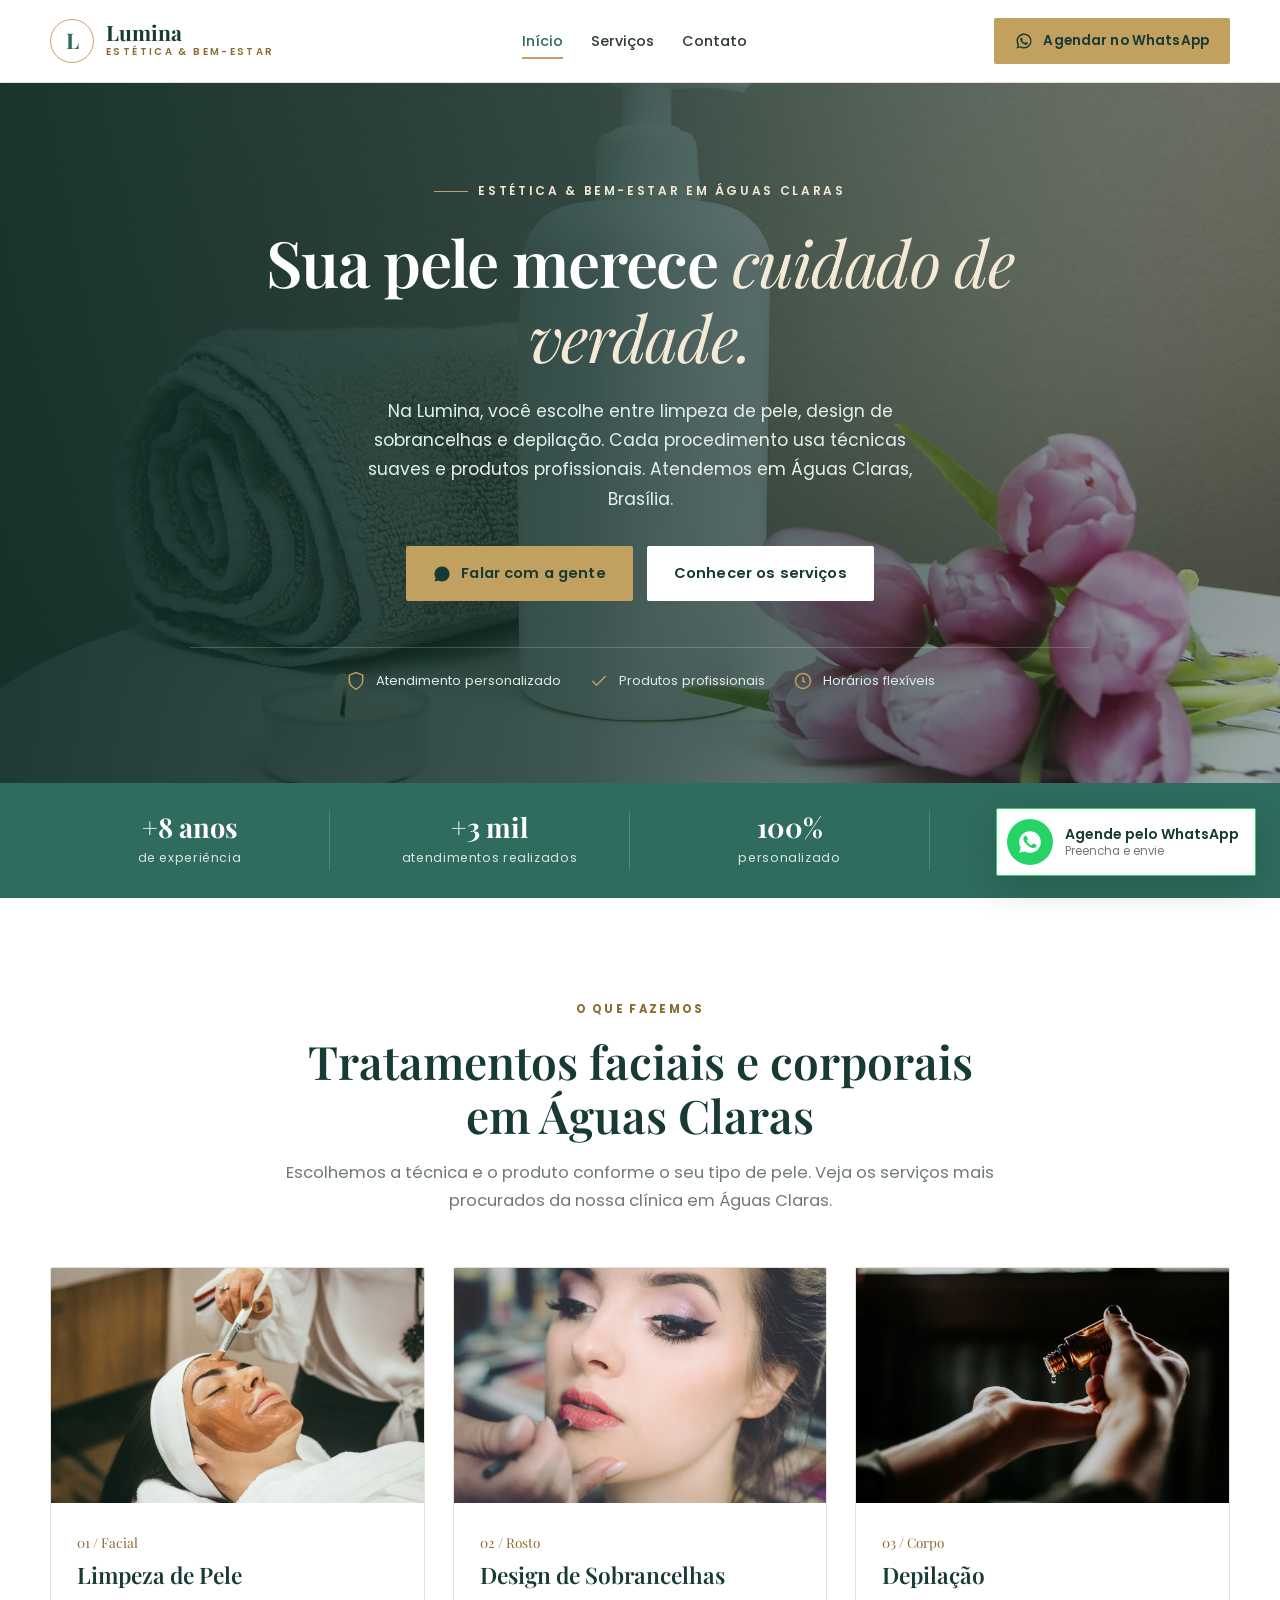
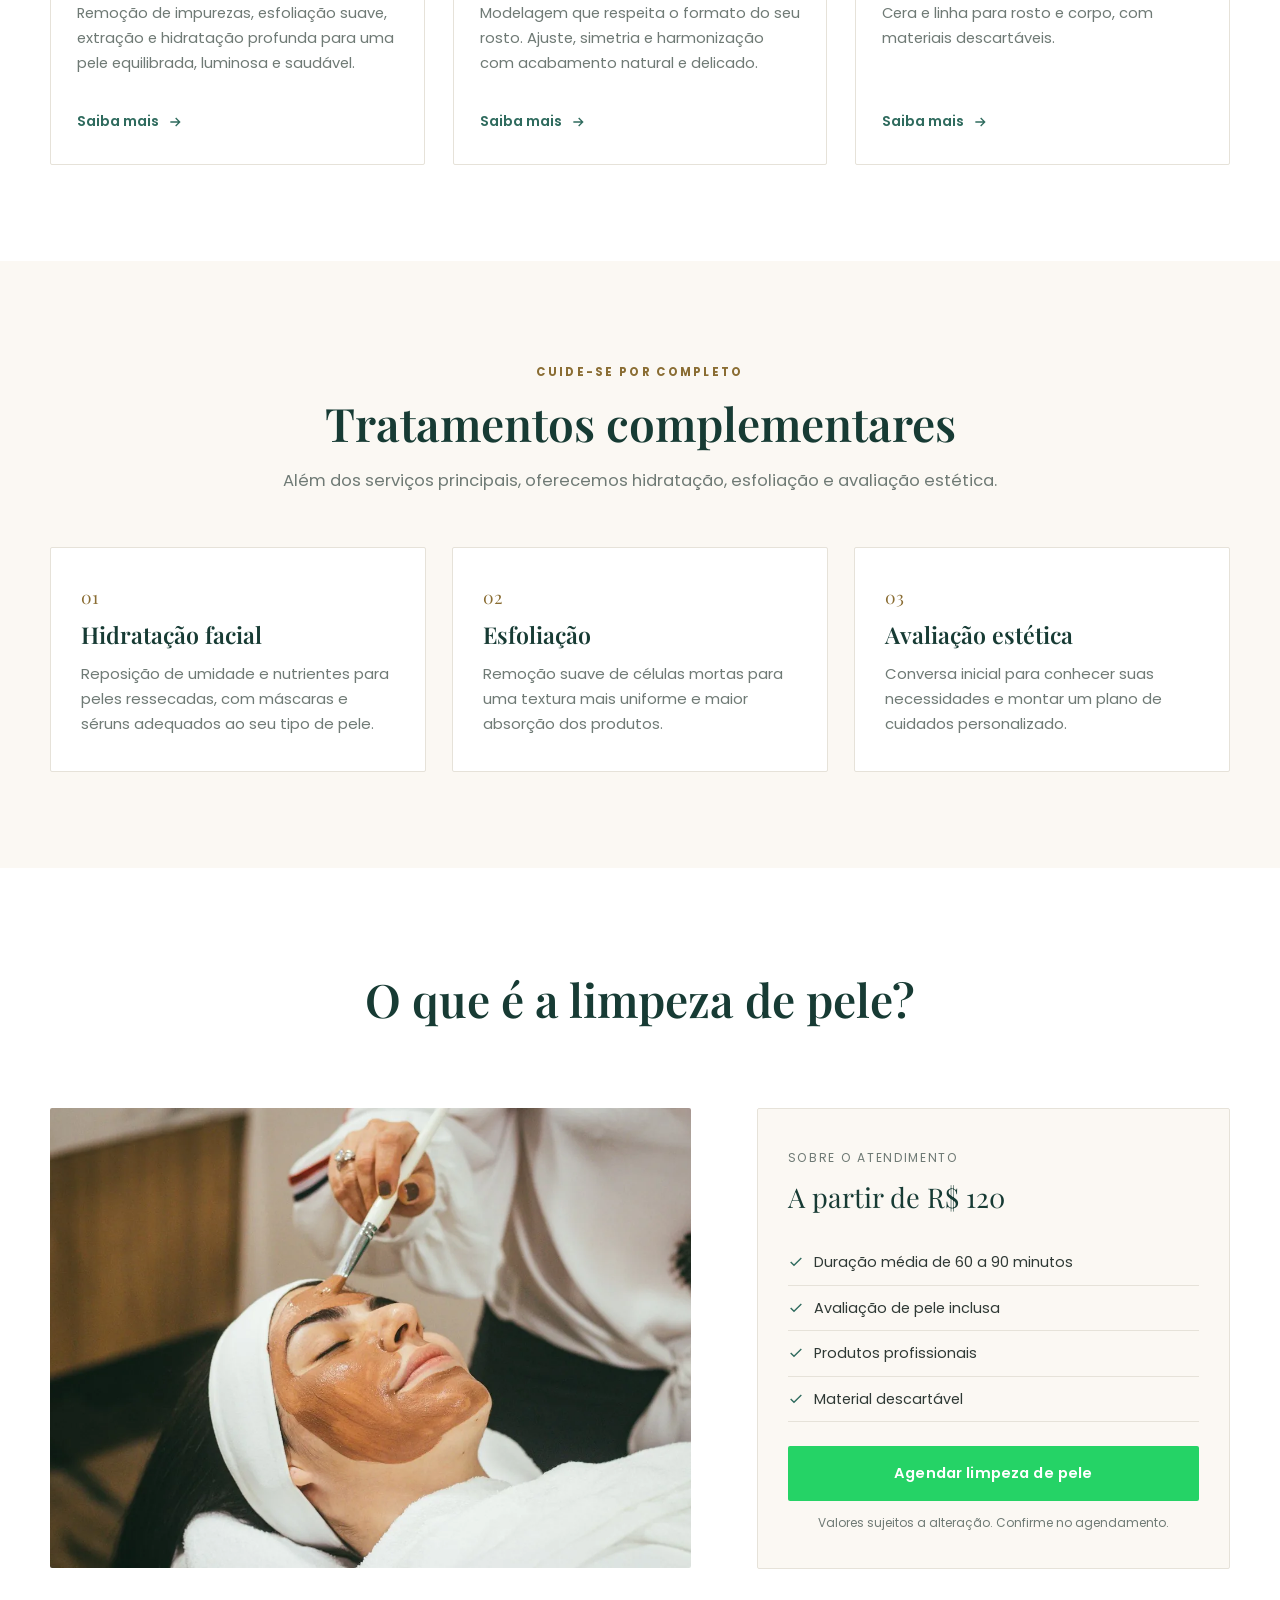
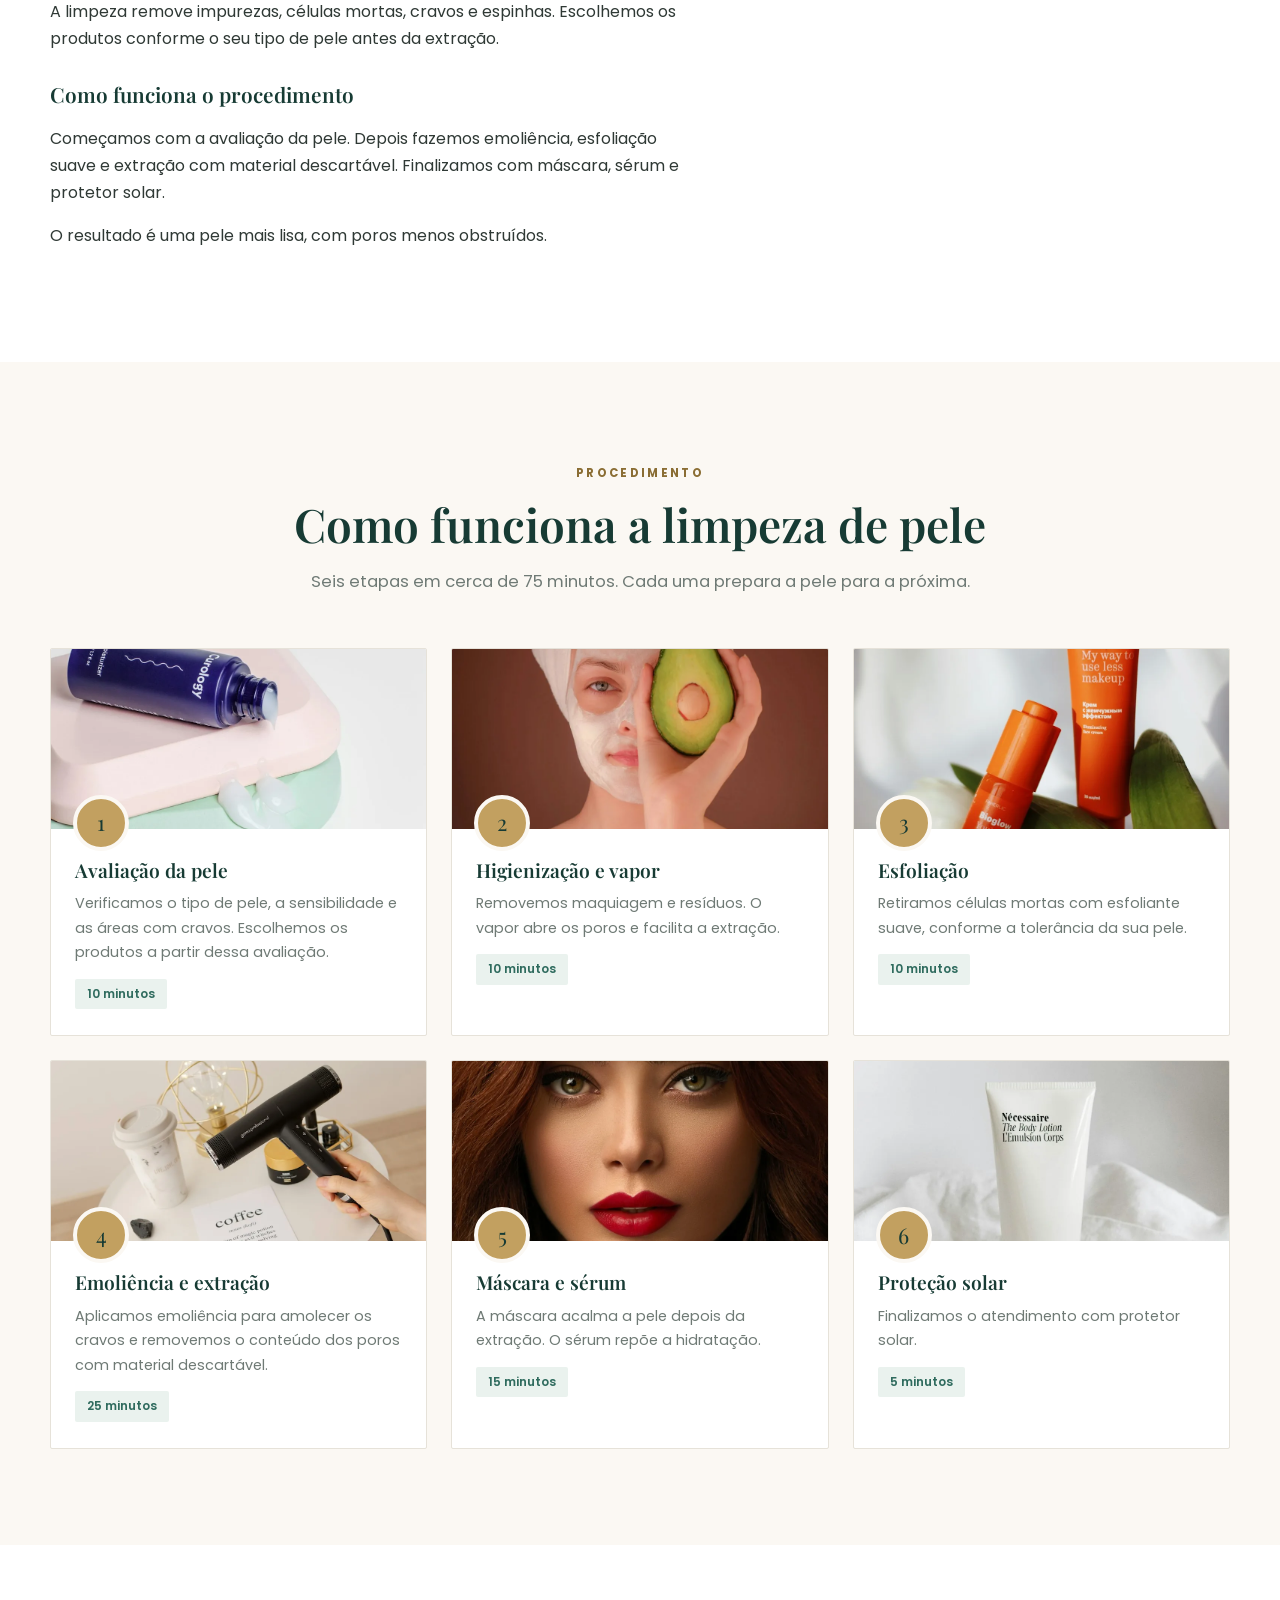
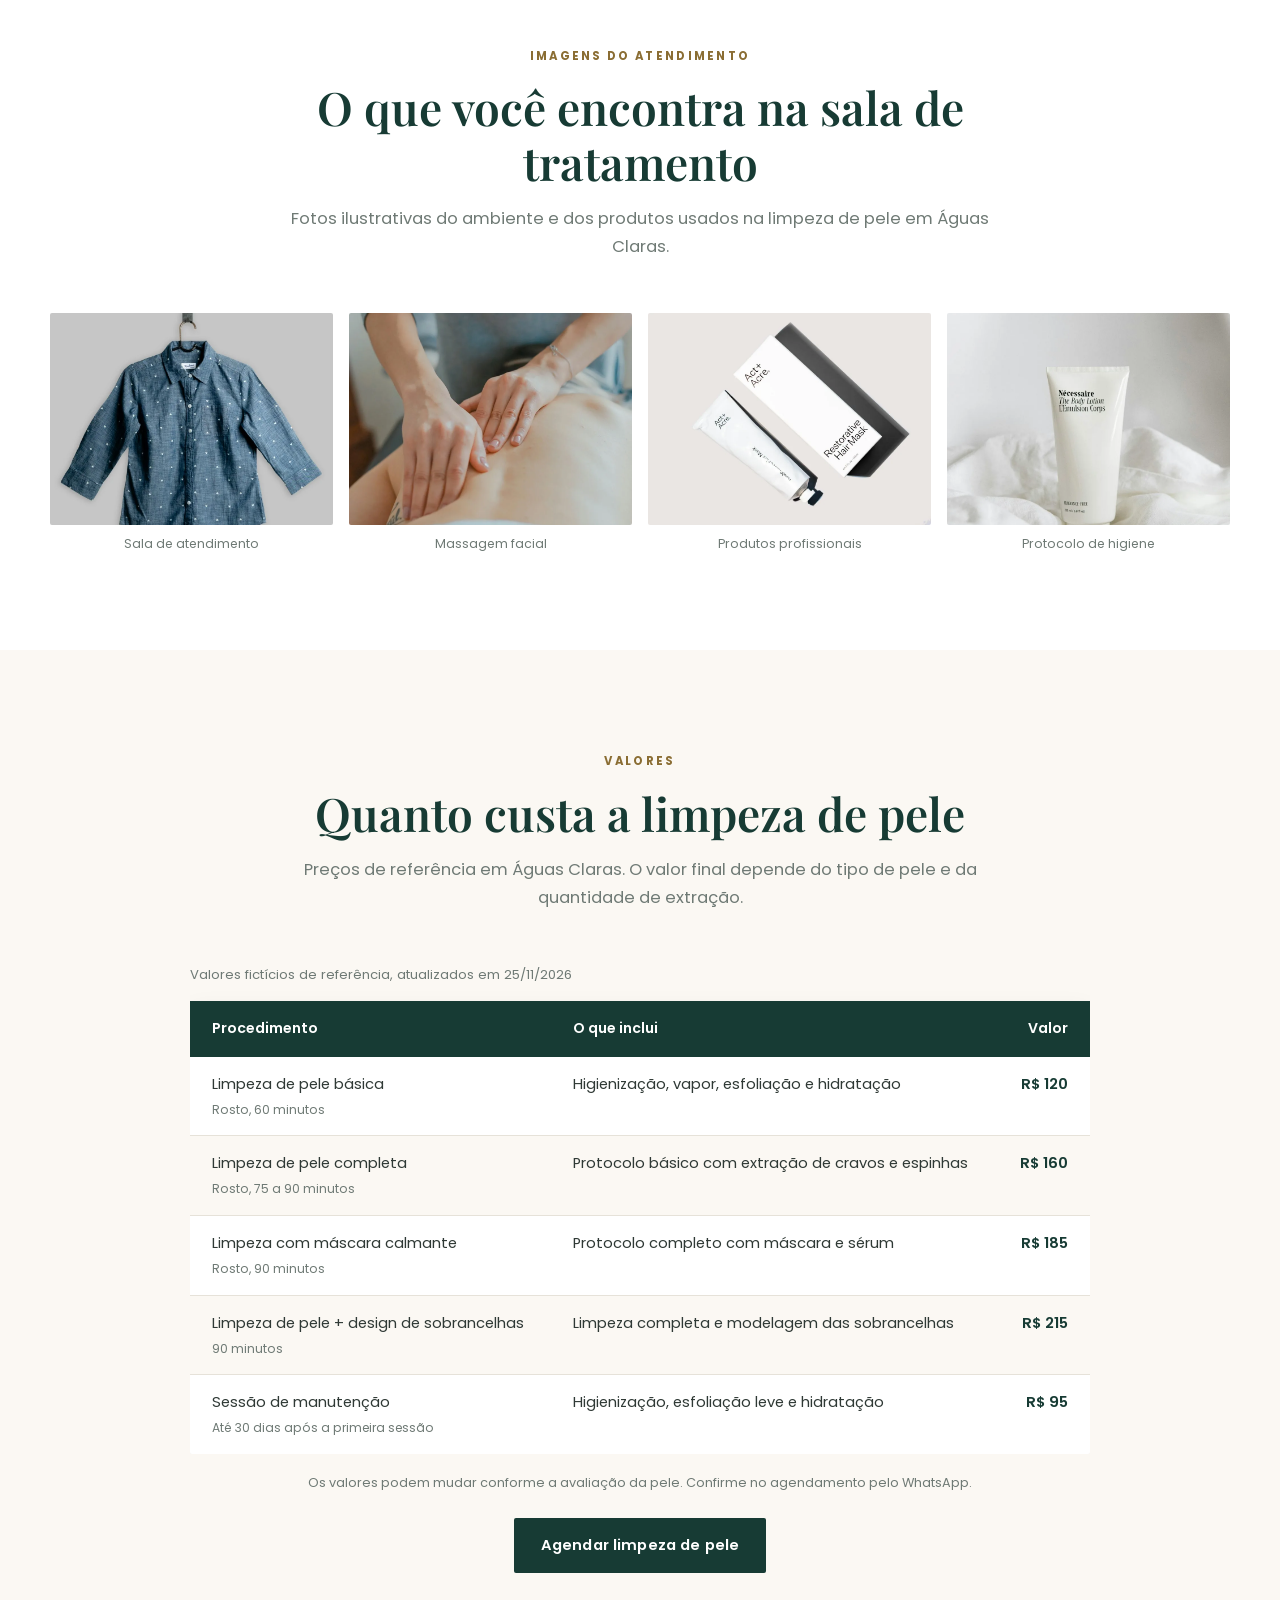
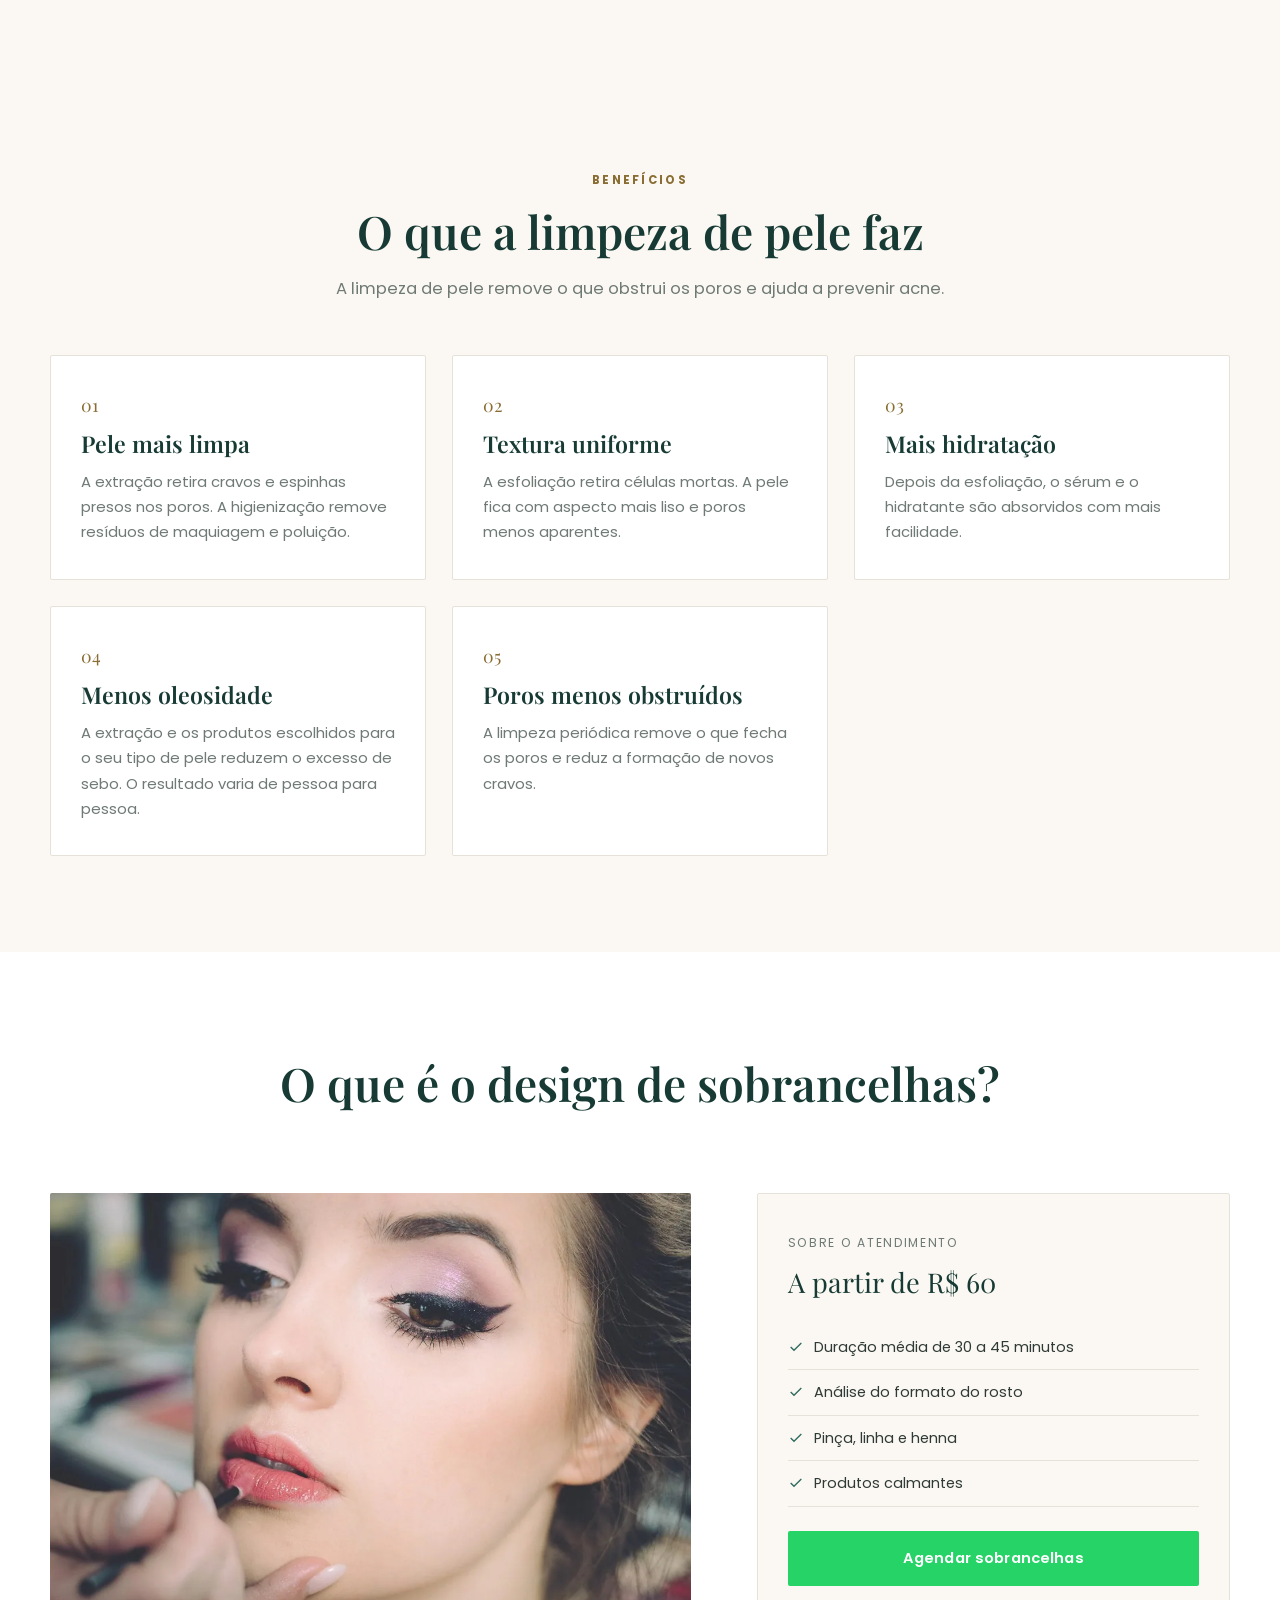
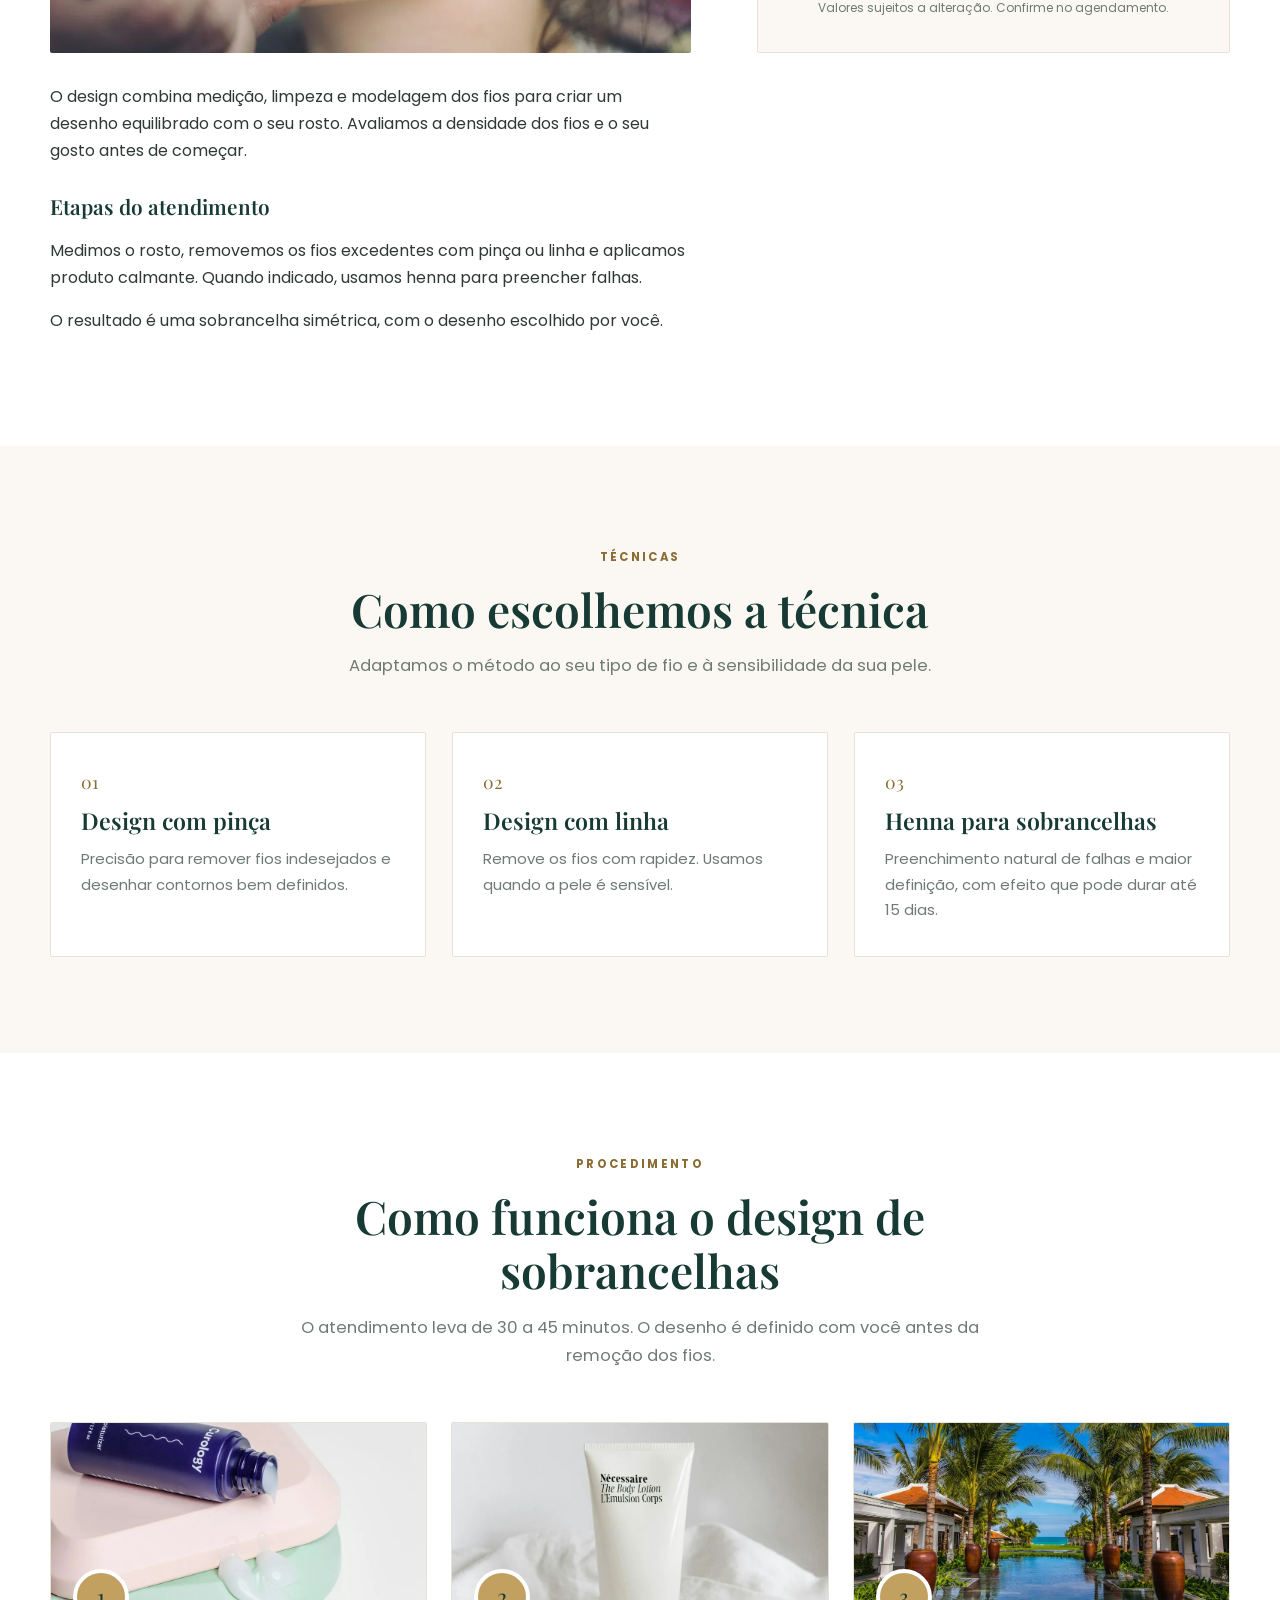
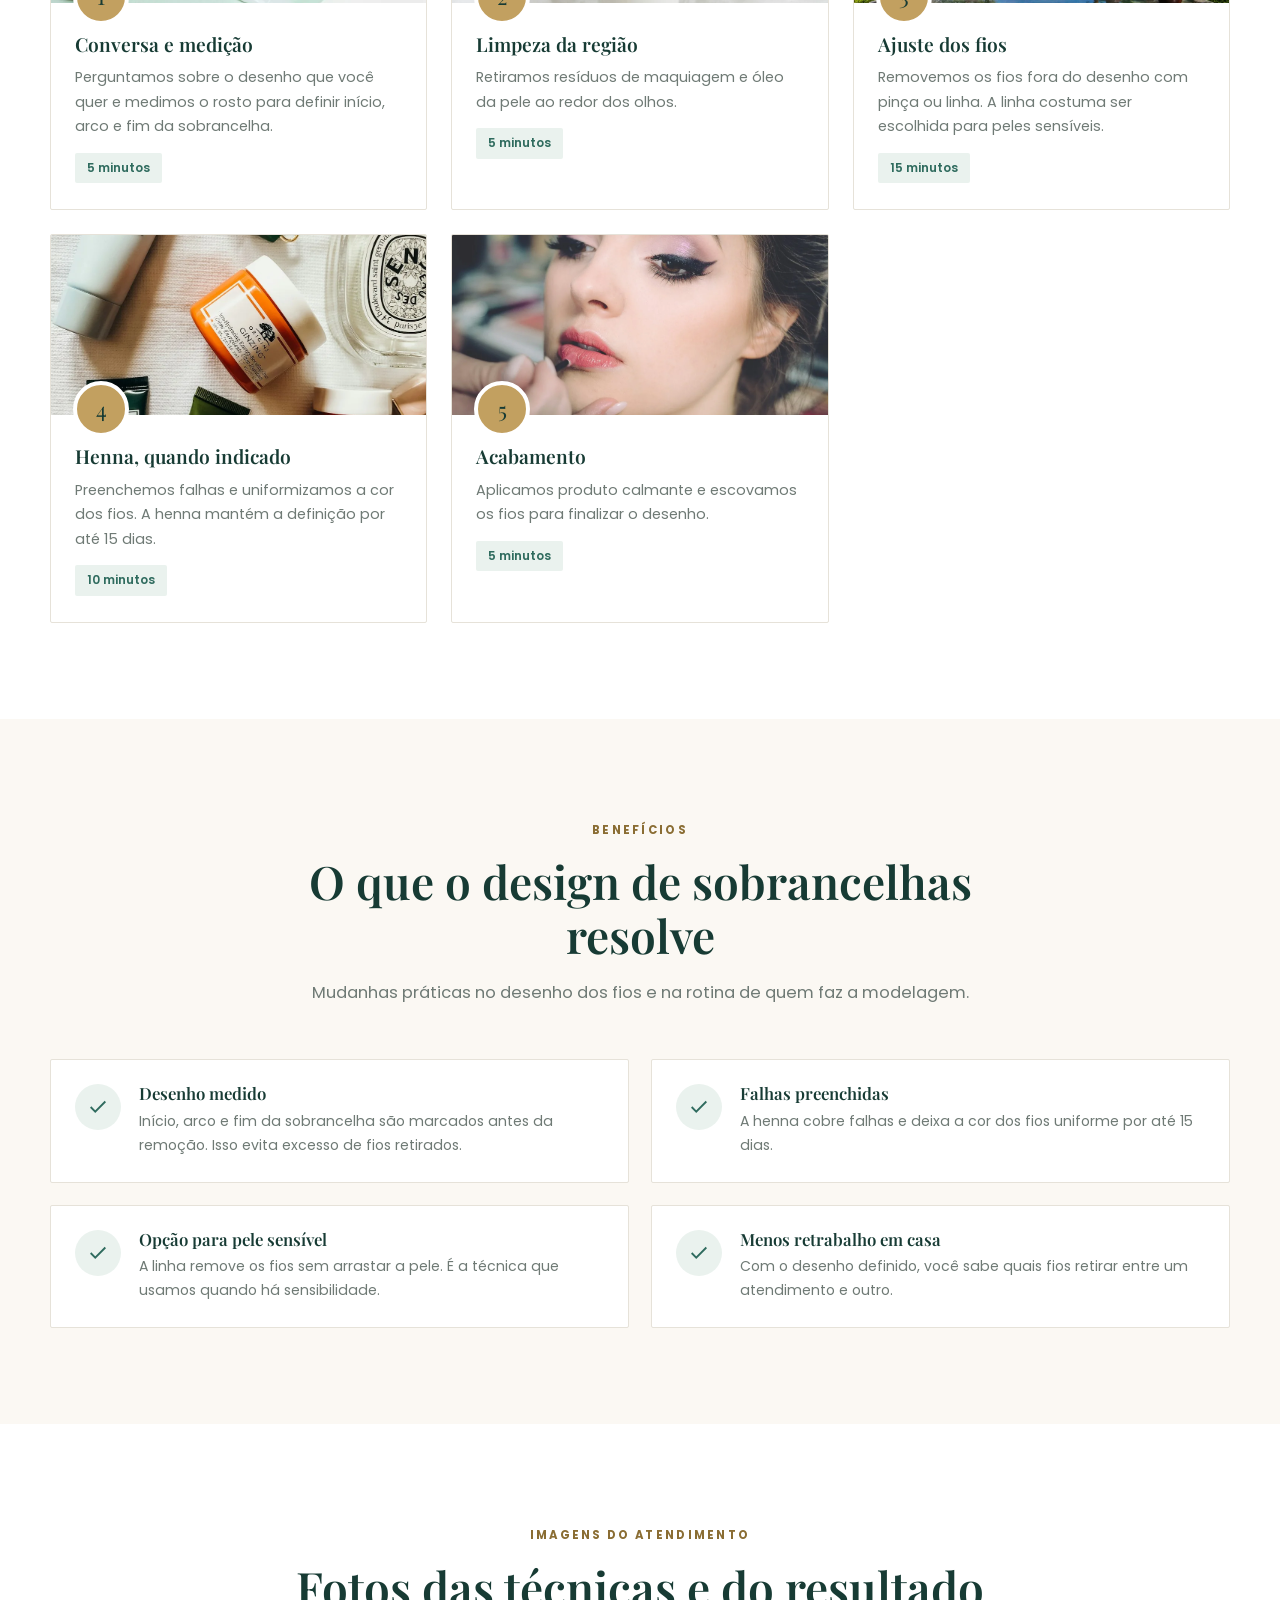
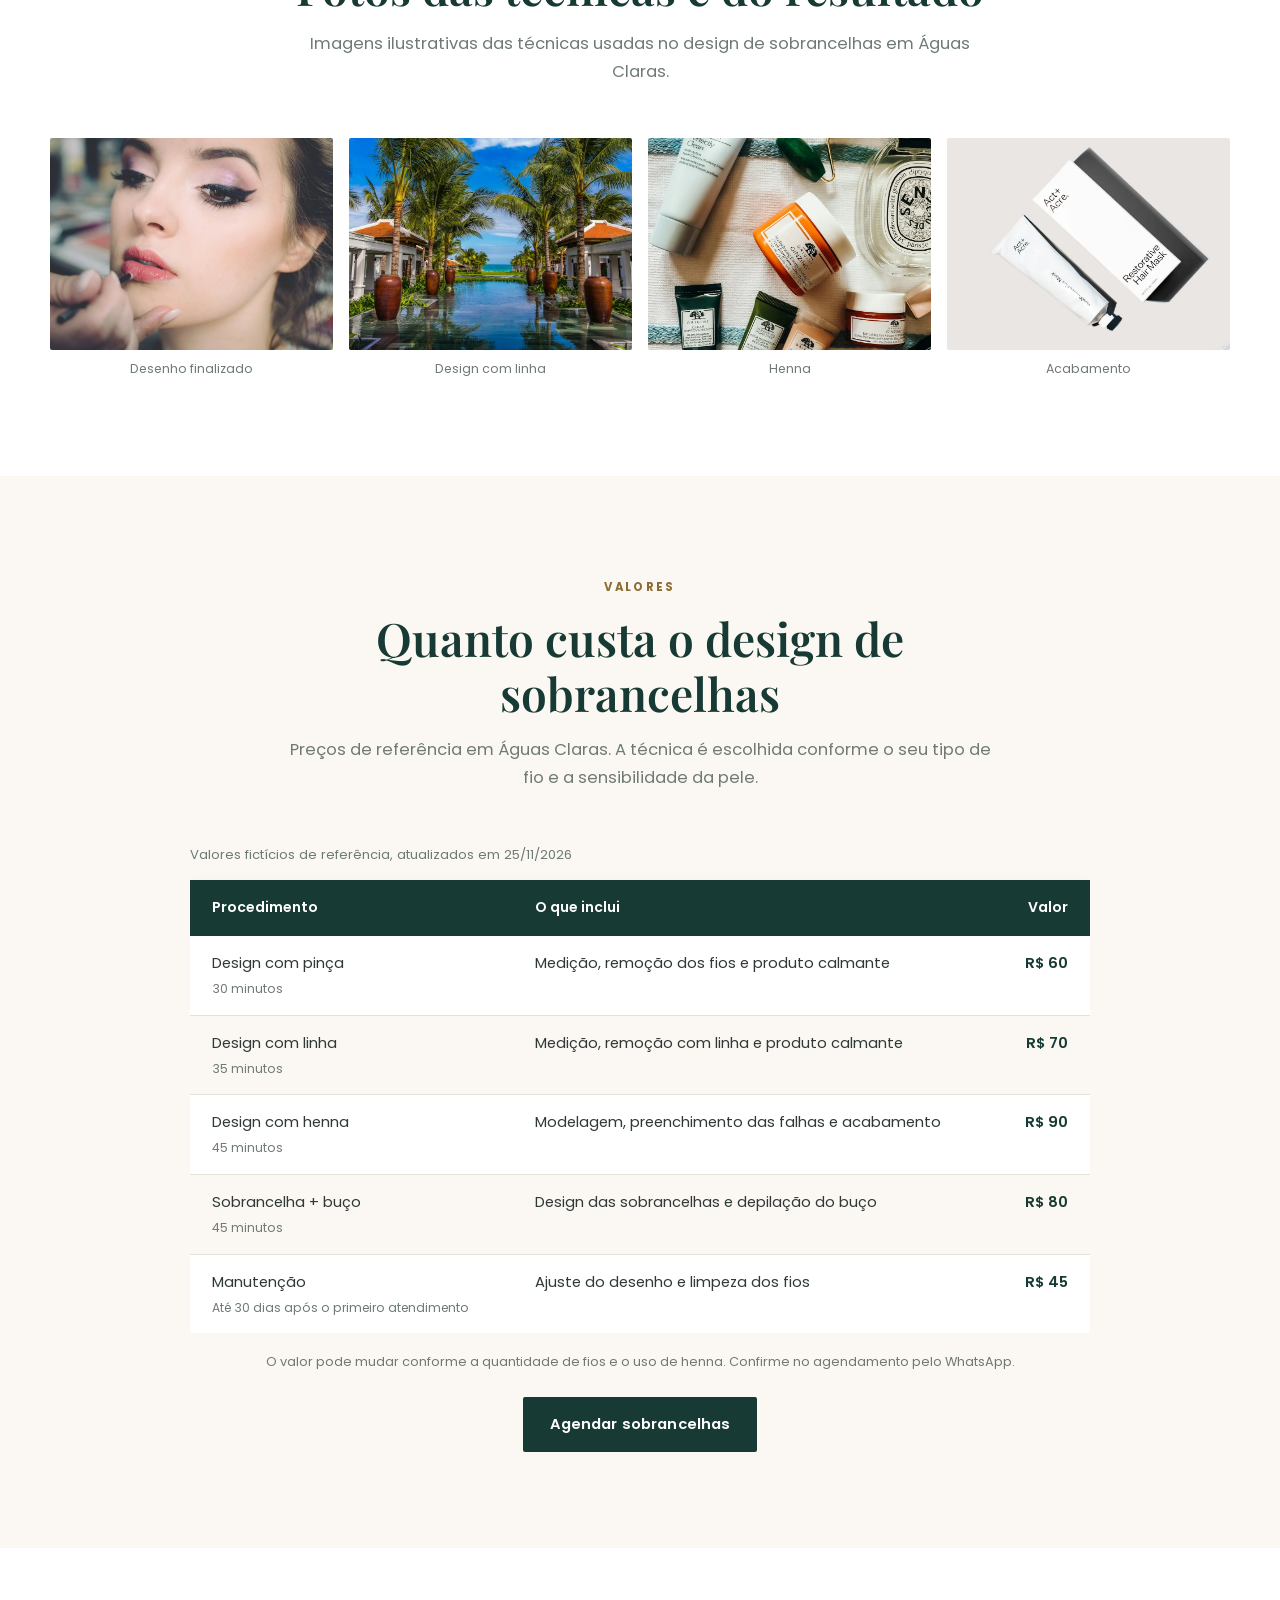
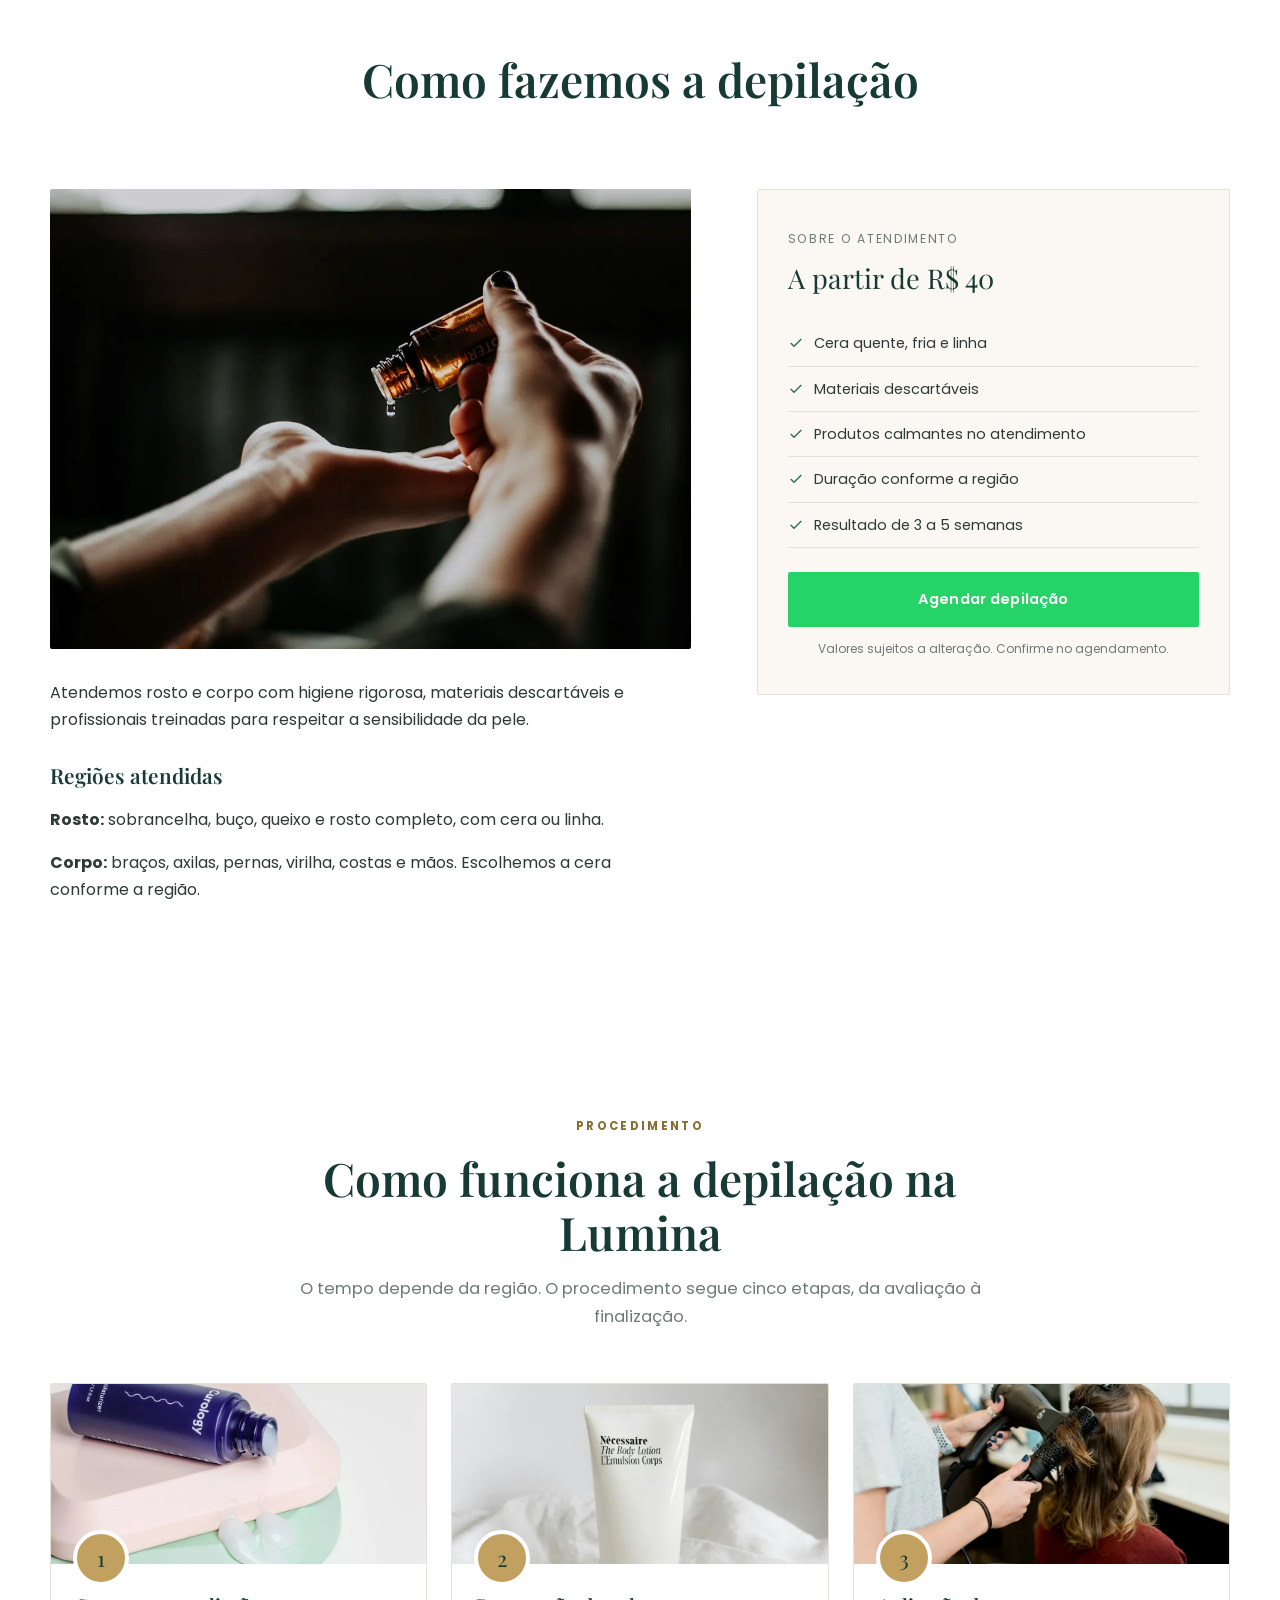
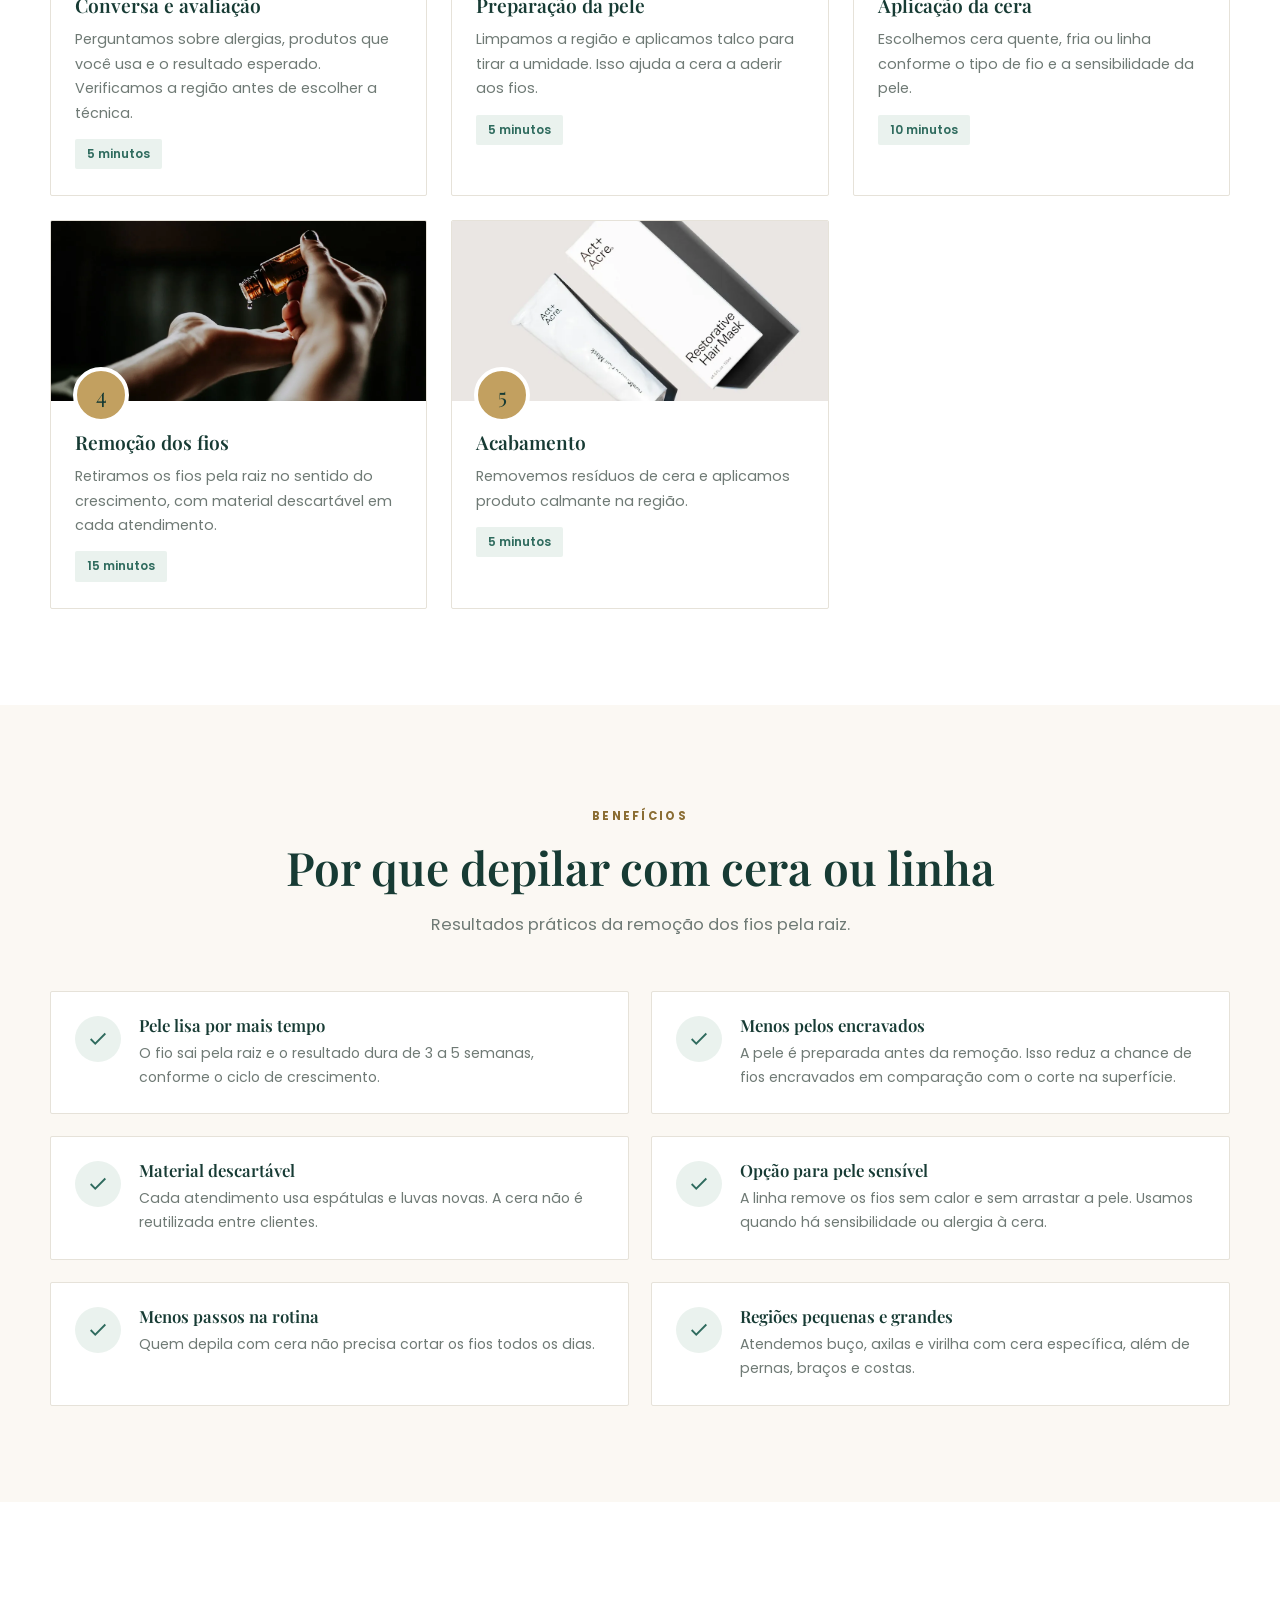
==== commit 1d519bf5: "Adiciona versoes WebP das imagens e ajusta contraste" ====
--- a/index.html
+++ b/index.html
@@ -3,14 +3,10 @@
 <head>
   <meta charset="UTF-8">
   <meta name="viewport" content="width=device-width, initial-scale=1.0">
-  <meta http-equiv="X-UA-Compatible" content="IE=edge">
-
   <!-- Título e descrição (o que aparece no Google) -->
   <title>Lumina Estética & Bem-estar | Estética em Águas Claras, DF</title>
   <meta name="description" content="Clínica de estética e bem-estar em Águas Claras, Brasília. Limpeza de pele, design de sobrancelhas e depilação com profissionais especializados. Agende pelo WhatsApp (61) 99999-0000.">
-  <meta name="keywords" content="limpeza de pele Águas Claras, sobrancelhas Águas Claras, depilação Águas Claras, clínica de estética Brasília, estética facial DF, bem-estar Águas Claras, tratamentos estéticos Asa Sul">
   <meta name="robots" content="index, follow, max-image-preview:large">
-  <meta name="author" content="Lumina Estética & Bem-estar">
   <meta name="theme-color" content="#173b34">
   <link rel="canonical" href="https://nakshimov.github.io/lumina-estetica/">
 
@@ -240,7 +236,7 @@
   <main id="conteudo">
     <!-- ==================== HERO ==================== -->
     <section class="hero" aria-labelledby="titulo-hero">
-      <img class="hero-imagem" src="assets/images/hero-clinica.jpg" alt="Sala de atendimento de clínica de estética em Águas Claras, com maca de tratamento e ambiente acolhedor" fetchpriority="high" width="1800" height="1100">
+      <picture><source srcset="assets/images/hero-clinica.webp" type="image/webp"><img class="hero-imagem" src="assets/images/hero-clinica.jpg" alt="Sala de atendimento de clínica de estética em Águas Claras, com maca de tratamento e ambiente acolhedor" fetchpriority="high" width="1800" height="1100"></picture>
       <div class="hero-overlay" aria-hidden="true"></div>
       <div class="container hero-conteudo">
         <span class="hero-eyebrow">Estética & Bem-estar em Águas Claras</span>
@@ -283,7 +279,7 @@
         <div class="grade-servicos">
           <article class="card-servico">
             <div class="imagem">
-              <img src="assets/images/limpeza-pele.jpg" alt="Profissional aplicando tratamento facial em cliente durante limpeza de pele" loading="lazy" width="1200" height="800" decoding="async">
+              <picture><source srcset="assets/images/limpeza-pele.webp" type="image/webp"><img src="assets/images/limpeza-pele.jpg" alt="Profissional aplicando tratamento facial em cliente durante limpeza de pele" loading="lazy" width="1200" height="800" decoding="async"></picture>
             </div>
             <div class="corpo">
               <span class="numero">01 / Facial</span>
@@ -295,7 +291,7 @@
 
           <article class="card-servico">
             <div class="imagem">
-              <img src="assets/images/sobrancelhas.jpg" alt="Detail do rosto de uma mulher com sobrancelhas bem modeladas" loading="lazy" width="1200" height="800" decoding="async">
+              <picture><source srcset="assets/images/sobrancelhas.webp" type="image/webp"><img src="assets/images/sobrancelhas.jpg" alt="Detail do rosto de uma mulher com sobrancelhas bem modeladas" loading="lazy" width="1200" height="800" decoding="async"></picture>
             </div>
             <div class="corpo">
               <span class="numero">02 / Rosto</span>
@@ -307,7 +303,7 @@
 
           <article class="card-servico">
             <div class="imagem">
-              <img src="assets/images/depilacao.jpg" alt="Ambiente de spa com toalhas e produtos para depilação" loading="lazy" width="1200" height="800" decoding="async">
+              <picture><source srcset="assets/images/depilacao.webp" type="image/webp"><img src="assets/images/depilacao.jpg" alt="Ambiente de spa com toalhas e produtos para depilação" loading="lazy" width="1200" height="800" decoding="async"></picture>
             </div>
             <div class="corpo">
               <span class="numero">03 / Corpo</span>
@@ -352,7 +348,7 @@
       <div class="container servico-detalhe">
         <div class="cabecalho-secao texto-centro"><h2 id="titulo-limpeza-detalhe">O que é a limpeza de pele?</h2></div>
         <div>
-          <img class="imagem-destaque" src="assets/images/limpeza-pele.jpg" alt="Aplicação de máscara facial durante limpeza de pele em Águas Claras" loading="lazy" width="1200" height="800" decoding="async">
+          <picture><source srcset="assets/images/limpeza-pele.webp" type="image/webp"><img class="imagem-destaque" src="assets/images/limpeza-pele.jpg" alt="Aplicação de máscara facial durante limpeza de pele em Águas Claras" loading="lazy" width="1200" height="800" decoding="async"></picture>
           <p>A limpeza remove impurezas, células mortas, cravos e espinhas. Escolhemos os produtos conforme o seu tipo de pele antes da extração.</p>
           <h3>Como funciona o procedimento</h3>
           <p>Começamos com a avaliação da pele. Depois fazemos emoliência, esfoliação suave e extração com material descartável. Finalizamos com máscara, sérum e protetor solar.</p>
@@ -378,27 +374,27 @@
         <div class="cabecalho-secao texto-centro"><span class="etiqueta">Procedimento</span><h2 id="titulo-limpeza-etapas">Como funciona a limpeza de pele</h2><p>Seis etapas em cerca de 75 minutos. Cada uma prepara a pele para a próxima.</p></div>
         <div class="etapas-lista">
           <article class="etapa">
-            <div class="etapa-imagem"><img src="assets/images/avaliacao-pele.jpg" alt="Profissional examinando a pele antes do tratamento" loading="lazy" width="1000" height="750" decoding="async"></div>
+            <div class="etapa-imagem"><picture><source srcset="assets/images/avaliacao-pele.webp" type="image/webp"><img src="assets/images/avaliacao-pele.jpg" alt="Profissional examinando a pele antes do tratamento" loading="lazy" width="1000" height="750" decoding="async"></picture></div>
             <div class="etapa-corpo"><span class="etapa-num">1</span><h3>Avaliação da pele</h3><p>Verificamos o tipo de pele, a sensibilidade e as áreas com cravos. Escolhemos os produtos a partir dessa avaliação.</p><span class="duracao">10 minutos</span></div>
           </article>
           <article class="etapa">
-            <div class="etapa-imagem"><img src="assets/images/vapor-facial.jpg" alt="Vapor facial durante protocolo de limpeza de pele" loading="lazy" width="1000" height="750" decoding="async"></div>
+            <div class="etapa-imagem"><picture><source srcset="assets/images/vapor-facial.webp" type="image/webp"><img src="assets/images/vapor-facial.jpg" alt="Vapor facial durante protocolo de limpeza de pele" loading="lazy" width="1000" height="750" decoding="async"></picture></div>
             <div class="etapa-corpo"><span class="etapa-num">2</span><h3>Higienização e vapor</h3><p>Removemos maquiagem e resíduos. O vapor abre os poros e facilita a extração.</p><span class="duracao">10 minutos</span></div>
           </article>
           <article class="etapa">
-            <div class="etapa-imagem"><img src="assets/images/esfoliacao.jpg" alt="Esfoliação suave do rosto com produto facial" loading="lazy" width="1000" height="750" decoding="async"></div>
+            <div class="etapa-imagem"><picture><source srcset="assets/images/esfoliacao.webp" type="image/webp"><img src="assets/images/esfoliacao.jpg" alt="Esfoliação suave do rosto com produto facial" loading="lazy" width="1000" height="750" decoding="async"></picture></div>
             <div class="etapa-corpo"><span class="etapa-num">3</span><h3>Esfoliação</h3><p>Retiramos células mortas com esfoliante suave, conforme a tolerância da sua pele.</p><span class="duracao">10 minutos</span></div>
           </article>
           <article class="etapa">
-            <div class="etapa-imagem"><img src="assets/images/extracao-cravos.jpg" alt="Extração de cravos com material descartável" loading="lazy" width="1000" height="750" decoding="async"></div>
+            <div class="etapa-imagem"><picture><source srcset="assets/images/extracao-cravos.webp" type="image/webp"><img src="assets/images/extracao-cravos.jpg" alt="Extração de cravos com material descartável" loading="lazy" width="1000" height="750" decoding="async"></picture></div>
             <div class="etapa-corpo"><span class="etapa-num">4</span><h3>Emoliência e extração</h3><p>Aplicamos emoliência para amolecer os cravos e removemos o conteúdo dos poros com material descartável.</p><span class="duracao">25 minutos</span></div>
           </article>
           <article class="etapa">
-            <div class="etapa-imagem"><img src="assets/images/mascara-facial.jpg" alt="Máscara calmante aplicada após a extração" loading="lazy" width="1000" height="750" decoding="async"></div>
+            <div class="etapa-imagem"><picture><source srcset="assets/images/mascara-facial.webp" type="image/webp"><img src="assets/images/mascara-facial.jpg" alt="Máscara calmante aplicada após a extração" loading="lazy" width="1000" height="750" decoding="async"></picture></div>
             <div class="etapa-corpo"><span class="etapa-num">5</span><h3>Máscara e sérum</h3><p>A máscara acalma a pele depois da extração. O sérum repõe a hidratação.</p><span class="duracao">15 minutos</span></div>
           </article>
           <article class="etapa">
-            <div class="etapa-imagem"><img src="assets/images/produtos-faciais.jpg" alt="Produtos faciais organizados para o atendimento" loading="lazy" width="1000" height="750" decoding="async"></div>
+            <div class="etapa-imagem"><picture><source srcset="assets/images/produtos-faciais.webp" type="image/webp"><img src="assets/images/produtos-faciais.jpg" alt="Produtos faciais organizados para o atendimento" loading="lazy" width="1000" height="750" decoding="async"></picture></div>
             <div class="etapa-corpo"><span class="etapa-num">6</span><h3>Proteção solar</h3><p>Finalizamos o atendimento com protetor solar.</p><span class="duracao">5 minutos</span></div>
           </article>
         </div>
@@ -409,10 +405,10 @@
       <div class="container">
         <div class="cabecalho-secao texto-centro"><span class="etiqueta">Imagens do atendimento</span><h2 id="titulo-fotos-limpeza">O que você encontra na sala de tratamento</h2><p>Fotos ilustrativas do ambiente e dos produtos usados na limpeza de pele em Águas Claras.</p></div>
         <div class="fotos-servico">
-          <figure><div class="quadro-foto"><img src="assets/images/spa-tratamento.jpg" alt="Sala de tratamento preparada para procedimento facial" loading="lazy" width="1000" height="750" decoding="async"></div><figcaption>Sala de atendimento</figcaption></figure>
-          <figure><div class="quadro-foto"><img src="assets/images/massagem-facial.jpg" alt="Massagem facial durante protocolo estético" loading="lazy" width="1000" height="750" decoding="async"></div><figcaption>Massagem facial</figcaption></figure>
-          <figure><div class="quadro-foto"><img src="assets/images/cosmeticos-pele.jpg" alt="Cosméticos profissionais selecionados para cada tipo de pele" loading="lazy" width="1000" height="750" decoding="async"></div><figcaption>Produtos profissionais</figcaption></figure>
-          <figure><div class="quadro-foto"><img src="assets/images/produtos-faciais.jpg" alt="Produtos faciais organizados antes do atendimento" loading="lazy" width="1000" height="750" decoding="async"></div><figcaption>Protocolo de higiene</figcaption></figure>
+          <figure><div class="quadro-foto"><picture><source srcset="assets/images/spa-tratamento.webp" type="image/webp"><img src="assets/images/spa-tratamento.jpg" alt="Sala de tratamento preparada para procedimento facial" loading="lazy" width="1000" height="750" decoding="async"></picture></div><figcaption>Sala de atendimento</figcaption></figure>
+          <figure><div class="quadro-foto"><picture><source srcset="assets/images/massagem-facial.webp" type="image/webp"><img src="assets/images/massagem-facial.jpg" alt="Massagem facial durante protocolo estético" loading="lazy" width="1000" height="750" decoding="async"></picture></div><figcaption>Massagem facial</figcaption></figure>
+          <figure><div class="quadro-foto"><picture><source srcset="assets/images/cosmeticos-pele.webp" type="image/webp"><img src="assets/images/cosmeticos-pele.jpg" alt="Cosméticos profissionais selecionados para cada tipo de pele" loading="lazy" width="1000" height="750" decoding="async"></picture></div><figcaption>Produtos profissionais</figcaption></figure>
+          <figure><div class="quadro-foto"><picture><source srcset="assets/images/produtos-faciais.webp" type="image/webp"><img src="assets/images/produtos-faciais.jpg" alt="Produtos faciais organizados antes do atendimento" loading="lazy" width="1000" height="750" decoding="async"></picture></div><figcaption>Protocolo de higiene</figcaption></figure>
         </div>
       </div>
     </section>
@@ -453,7 +449,7 @@
       <div class="container servico-detalhe">
         <div class="cabecalho-secao texto-centro"><h2 id="titulo-sobrancelhas-detalhe">O que é o design de sobrancelhas?</h2></div>
         <div>
-          <img class="imagem-destaque" src="assets/images/sobrancelhas.jpg" alt="Sobrancelhas modeladas com design personalizado em clínica de estética" loading="lazy" width="1200" height="800" decoding="async">
+          <picture><source srcset="assets/images/sobrancelhas.webp" type="image/webp"><img class="imagem-destaque" src="assets/images/sobrancelhas.jpg" alt="Sobrancelhas modeladas com design personalizado em clínica de estética" loading="lazy" width="1200" height="800" decoding="async"></picture>
           <p>O design combina medição, limpeza e modelagem dos fios para criar um desenho equilibrado com o seu rosto. Avaliamos a densidade dos fios e o seu gosto antes de começar.</p>
           <h3>Etapas do atendimento</h3>
           <p>Medimos o rosto, removemos os fios excedentes com pinça ou linha e aplicamos produto calmante. Quando indicado, usamos henna para preencher falhas.</p>
@@ -490,23 +486,23 @@
         <div class="cabecalho-secao texto-centro"><span class="etiqueta">Procedimento</span><h2 id="titulo-etapas-sobrancelha">Como funciona o design de sobrancelhas</h2><p>O atendimento leva de 30 a 45 minutos. O desenho é definido com você antes da remoção dos fios.</p></div>
         <div class="etapas-lista">
           <article class="etapa">
-            <div class="etapa-imagem"><img src="assets/images/avaliacao-pele.jpg" alt="Avaliação do rosto antes do design de sobrancelhas" loading="lazy" width="1000" height="750" decoding="async"></div>
+            <div class="etapa-imagem"><picture><source srcset="assets/images/avaliacao-pele.webp" type="image/webp"><img src="assets/images/avaliacao-pele.jpg" alt="Avaliação do rosto antes do design de sobrancelhas" loading="lazy" width="1000" height="750" decoding="async"></picture></div>
             <div class="etapa-corpo"><span class="etapa-num">1</span><h3>Conversa e medição</h3><p>Perguntamos sobre o desenho que você quer e medimos o rosto para definir início, arco e fim da sobrancelha.</p><span class="duracao">5 minutos</span></div>
           </article>
           <article class="etapa">
-            <div class="etapa-imagem"><img src="assets/images/produtos-faciais.jpg" alt="Produtos usados na limpeza da região dos olhos" loading="lazy" width="1000" height="750" decoding="async"></div>
+            <div class="etapa-imagem"><picture><source srcset="assets/images/produtos-faciais.webp" type="image/webp"><img src="assets/images/produtos-faciais.jpg" alt="Produtos usados na limpeza da região dos olhos" loading="lazy" width="1000" height="750" decoding="async"></picture></div>
             <div class="etapa-corpo"><span class="etapa-num">2</span><h3>Limpeza da região</h3><p>Retiramos resíduos de maquiagem e óleo da pele ao redor dos olhos.</p><span class="duracao">5 minutos</span></div>
           </article>
           <article class="etapa">
-            <div class="etapa-imagem"><img src="assets/images/sobrancelha-linha.jpg" alt="Remoção de fios com linha durante design de sobrancelhas" loading="lazy" width="1000" height="750" decoding="async"></div>
+            <div class="etapa-imagem"><picture><source srcset="assets/images/sobrancelha-linha.webp" type="image/webp"><img src="assets/images/sobrancelha-linha.jpg" alt="Remoção de fios com linha durante design de sobrancelhas" loading="lazy" width="1000" height="750" decoding="async"></picture></div>
             <div class="etapa-corpo"><span class="etapa-num">3</span><h3>Ajuste dos fios</h3><p>Removemos os fios fora do desenho com pinça ou linha. A linha costuma ser escolhida para peles sensíveis.</p><span class="duracao">15 minutos</span></div>
           </article>
           <article class="etapa">
-            <div class="etapa-imagem"><img src="assets/images/henna-sobrancelha.jpg" alt="Aplicação de henna para preencher falhas nas sobrancelhas" loading="lazy" width="1000" height="750" decoding="async"></div>
+            <div class="etapa-imagem"><picture><source srcset="assets/images/henna-sobrancelha.webp" type="image/webp"><img src="assets/images/henna-sobrancelha.jpg" alt="Aplicação de henna para preencher falhas nas sobrancelhas" loading="lazy" width="1000" height="750" decoding="async"></picture></div>
             <div class="etapa-corpo"><span class="etapa-num">4</span><h3>Henna, quando indicado</h3><p>Preenchemos falhas e uniformizamos a cor dos fios. A henna mantém a definição por até 15 dias.</p><span class="duracao">10 minutos</span></div>
           </article>
           <article class="etapa">
-            <div class="etapa-imagem"><img src="assets/images/sobrancelhas.jpg" alt="Resultado final do design de sobrancelhas" loading="lazy" width="1000" height="750" decoding="async"></div>
+            <div class="etapa-imagem"><picture><source srcset="assets/images/sobrancelhas.webp" type="image/webp"><img src="assets/images/sobrancelhas.jpg" alt="Resultado final do design de sobrancelhas" loading="lazy" width="1000" height="750" decoding="async"></picture></div>
             <div class="etapa-corpo"><span class="etapa-num">5</span><h3>Acabamento</h3><p>Aplicamos produto calmante e escovamos os fios para finalizar o desenho.</p><span class="duracao">5 minutos</span></div>
           </article>
         </div>
@@ -529,10 +525,10 @@
       <div class="container">
         <div class="cabecalho-secao texto-centro"><span class="etiqueta">Imagens do atendimento</span><h2 id="titulo-fotos-sobrancelha">Fotos das técnicas e do resultado</h2><p>Imagens ilustrativas das técnicas usadas no design de sobrancelhas em Águas Claras.</p></div>
         <div class="fotos-servico">
-          <figure><div class="quadro-foto"><img src="assets/images/sobrancelhas.jpg" alt="Sobrancelhas com desenho finalizado" loading="lazy" width="1000" height="750" decoding="async"></div><figcaption>Desenho finalizado</figcaption></figure>
-          <figure><div class="quadro-foto"><img src="assets/images/sobrancelha-linha.jpg" alt="Técnica de depilação com linha na região das sobrancelhas" loading="lazy" width="1000" height="750" decoding="async"></div><figcaption>Design com linha</figcaption></figure>
-          <figure><div class="quadro-foto"><img src="assets/images/henna-sobrancelha.jpg" alt="Henna aplicada nas sobrancelhas" loading="lazy" width="1000" height="750" decoding="async"></div><figcaption>Henna</figcaption></figure>
-          <figure><div class="quadro-foto"><img src="assets/images/cosmeticos-pele.jpg" alt="Produtos usados no acabamento das sobrancelhas" loading="lazy" width="1000" height="750" decoding="async"></div><figcaption>Acabamento</figcaption></figure>
+          <figure><div class="quadro-foto"><picture><source srcset="assets/images/sobrancelhas.webp" type="image/webp"><img src="assets/images/sobrancelhas.jpg" alt="Sobrancelhas com desenho finalizado" loading="lazy" width="1000" height="750" decoding="async"></picture></div><figcaption>Desenho finalizado</figcaption></figure>
+          <figure><div class="quadro-foto"><picture><source srcset="assets/images/sobrancelha-linha.webp" type="image/webp"><img src="assets/images/sobrancelha-linha.jpg" alt="Técnica de depilação com linha na região das sobrancelhas" loading="lazy" width="1000" height="750" decoding="async"></picture></div><figcaption>Design com linha</figcaption></figure>
+          <figure><div class="quadro-foto"><picture><source srcset="assets/images/henna-sobrancelha.webp" type="image/webp"><img src="assets/images/henna-sobrancelha.jpg" alt="Henna aplicada nas sobrancelhas" loading="lazy" width="1000" height="750" decoding="async"></picture></div><figcaption>Henna</figcaption></figure>
+          <figure><div class="quadro-foto"><picture><source srcset="assets/images/cosmeticos-pele.webp" type="image/webp"><img src="assets/images/cosmeticos-pele.jpg" alt="Produtos usados no acabamento das sobrancelhas" loading="lazy" width="1000" height="750" decoding="async"></picture></div><figcaption>Acabamento</figcaption></figure>
         </div>
       </div>
     </section>
@@ -560,7 +556,7 @@
       <div class="container servico-detalhe">
         <div class="cabecalho-secao texto-centro"><h2 id="titulo-depilacao-detalhe">Como fazemos a depilação</h2></div>
         <div>
-          <img class="imagem-destaque" src="assets/images/depilacao.jpg" alt="Materiais e produtos preparados para depilação em clínica de estética" loading="lazy" width="1200" height="800" decoding="async">
+          <picture><source srcset="assets/images/depilacao.webp" type="image/webp"><img class="imagem-destaque" src="assets/images/depilacao.jpg" alt="Materiais e produtos preparados para depilação em clínica de estética" loading="lazy" width="1200" height="800" decoding="async"></picture>
           <p>Atendemos rosto e corpo com higiene rigorosa, materiais descartáveis e profissionais treinadas para respeitar a sensibilidade da pele.</p>
           <h3>Regiões atendidas</h3>
           <p><strong>Rosto:</strong> sobrancelha, buço, queixo e rosto completo, com cera ou linha.</p>
@@ -587,23 +583,23 @@
         <div class="cabecalho-secao texto-centro"><span class="etiqueta">Procedimento</span><h2 id="titulo-etapas-depilacao">Como funciona a depilação na Lumina</h2><p>O tempo depende da região. O procedimento segue cinco etapas, da avaliação à finalização.</p></div>
         <div class="etapas-lista">
           <article class="etapa">
-            <div class="etapa-imagem"><img src="assets/images/avaliacao-pele.jpg" alt="Avaliação da região antes da depilação" loading="lazy" width="1000" height="750" decoding="async"></div>
+            <div class="etapa-imagem"><picture><source srcset="assets/images/avaliacao-pele.webp" type="image/webp"><img src="assets/images/avaliacao-pele.jpg" alt="Avaliação da região antes da depilação" loading="lazy" width="1000" height="750" decoding="async"></picture></div>
             <div class="etapa-corpo"><span class="etapa-num">1</span><h3>Conversa e avaliação</h3><p>Perguntamos sobre alergias, produtos que você usa e o resultado esperado. Verificamos a região antes de escolher a técnica.</p><span class="duracao">5 minutos</span></div>
           </article>
           <article class="etapa">
-            <div class="etapa-imagem"><img src="assets/images/produtos-faciais.jpg" alt="Produtos preparados para a depilação" loading="lazy" width="1000" height="750" decoding="async"></div>
+            <div class="etapa-imagem"><picture><source srcset="assets/images/produtos-faciais.webp" type="image/webp"><img src="assets/images/produtos-faciais.jpg" alt="Produtos preparados para a depilação" loading="lazy" width="1000" height="750" decoding="async"></picture></div>
             <div class="etapa-corpo"><span class="etapa-num">2</span><h3>Preparação da pele</h3><p>Limpamos a região e aplicamos talco para tirar a umidade. Isso ajuda a cera a aderir aos fios.</p><span class="duracao">5 minutos</span></div>
           </article>
           <article class="etapa">
-            <div class="etapa-imagem"><img src="assets/images/cera-depilacao.jpg" alt="Cera preparada para depilação" loading="lazy" width="1000" height="750" decoding="async"></div>
+            <div class="etapa-imagem"><picture><source srcset="assets/images/cera-depilacao.webp" type="image/webp"><img src="assets/images/cera-depilacao.jpg" alt="Cera preparada para depilação" loading="lazy" width="1000" height="750" decoding="async"></picture></div>
             <div class="etapa-corpo"><span class="etapa-num">3</span><h3>Aplicação da cera</h3><p>Escolhemos cera quente, fria ou linha conforme o tipo de fio e a sensibilidade da pele.</p><span class="duracao">10 minutos</span></div>
           </article>
           <article class="etapa">
-            <div class="etapa-imagem"><img src="assets/images/depilacao.jpg" alt="Materiais descartáveis usados na depilação" loading="lazy" width="1000" height="750" decoding="async"></div>
+            <div class="etapa-imagem"><picture><source srcset="assets/images/depilacao.webp" type="image/webp"><img src="assets/images/depilacao.jpg" alt="Materiais descartáveis usados na depilação" loading="lazy" width="1000" height="750" decoding="async"></picture></div>
             <div class="etapa-corpo"><span class="etapa-num">4</span><h3>Remoção dos fios</h3><p>Retiramos os fios pela raiz no sentido do crescimento, com material descartável em cada atendimento.</p><span class="duracao">15 minutos</span></div>
           </article>
           <article class="etapa">
-            <div class="etapa-imagem"><img src="assets/images/cosmeticos-pele.jpg" alt="Produto calmante aplicado após a depilação" loading="lazy" width="1000" height="750" decoding="async"></div>
+            <div class="etapa-imagem"><picture><source srcset="assets/images/cosmeticos-pele.webp" type="image/webp"><img src="assets/images/cosmeticos-pele.jpg" alt="Produto calmante aplicado após a depilação" loading="lazy" width="1000" height="750" decoding="async"></picture></div>
             <div class="etapa-corpo"><span class="etapa-num">5</span><h3>Acabamento</h3><p>Removemos resíduos de cera e aplicamos produto calmante na região.</p><span class="duracao">5 minutos</span></div>
           </article>
         </div>
@@ -628,10 +624,10 @@
       <div class="container">
         <div class="cabecalho-secao texto-centro"><span class="etiqueta">Imagens do atendimento</span><h2 id="titulo-fotos-depilacao">Fotos da depilação em Águas Claras</h2><p>Imagens ilustrativas dos materiais, das técnicas e da sala de atendimento.</p></div>
         <div class="fotos-servico">
-          <figure><div class="quadro-foto"><img src="assets/images/cera-depilacao.jpg" alt="Cera preparada para o procedimento de depilação" loading="lazy" width="1000" height="750" decoding="async"></div><figcaption>Cera e materiais</figcaption></figure>
-          <figure><div class="quadro-foto"><img src="assets/images/depilacao-bracos.jpg" alt="Depilação dos braços com cera" loading="lazy" width="1000" height="750" decoding="async"></div><figcaption>Braços</figcaption></figure>
-          <figure><div class="quadro-foto"><img src="assets/images/depilacao.jpg" alt="Ambiente preparado para depilação" loading="lazy" width="1000" height="750" decoding="async"></div><figcaption>Sala de atendimento</figcaption></figure>
-          <figure><div class="quadro-foto"><img src="assets/images/spa-tratamento.jpg" alt="Sala de tratamento da clínica de estética" loading="lazy" width="1000" height="750" decoding="async"></div><figcaption>Espaço da clínica</figcaption></figure>
+          <figure><div class="quadro-foto"><picture><source srcset="assets/images/cera-depilacao.webp" type="image/webp"><img src="assets/images/cera-depilacao.jpg" alt="Cera preparada para o procedimento de depilação" loading="lazy" width="1000" height="750" decoding="async"></picture></div><figcaption>Cera e materiais</figcaption></figure>
+          <figure><div class="quadro-foto"><picture><source srcset="assets/images/depilacao-bracos.webp" type="image/webp"><img src="assets/images/depilacao-bracos.jpg" alt="Depilação dos braços com cera" loading="lazy" width="1000" height="750" decoding="async"></picture></div><figcaption>Braços</figcaption></figure>
+          <figure><div class="quadro-foto"><picture><source srcset="assets/images/depilacao.webp" type="image/webp"><img src="assets/images/depilacao.jpg" alt="Ambiente preparado para depilação" loading="lazy" width="1000" height="750" decoding="async"></picture></div><figcaption>Sala de atendimento</figcaption></figure>
+          <figure><div class="quadro-foto"><picture><source srcset="assets/images/spa-tratamento.webp" type="image/webp"><img src="assets/images/spa-tratamento.jpg" alt="Sala de tratamento da clínica de estética" loading="lazy" width="1000" height="750" decoding="async"></picture></div><figcaption>Espaço da clínica</figcaption></figure>
         </div>
       </div>
     </section>
@@ -679,10 +675,10 @@
           <p>Imagens ilustrativas das salas, dos produtos e do atendimento da clínica.</p>
         </div>
         <div class="fotos-servico galeria-clinica">
-          <figure><div class="quadro-foto"><img src="assets/images/clinica-sala.jpg" alt="Sala de estética equipada com maca, equipamentos e materiais de tratamento" loading="lazy" width="1800" height="972" decoding="async"></div><figcaption>Sala de tratamento — maca, equipamentos e materiais organizados para o atendimento.</figcaption></figure>
-          <figure><div class="quadro-foto"><img src="assets/images/clinica-ambiente.jpg" alt="Sala clara e moderna com maca de tratamento, equipamentos e toalhas organizadas" loading="lazy" width="1800" height="1200" decoding="async"></div><figcaption>Ambiente de atendimento — sala iluminada, limpa e preparada para cada procedimento.</figcaption></figure>
-          <figure><div class="quadro-foto"><img src="assets/images/clinica-produtos.jpg" alt="Produtos profissionais de cuidados com a pele organizados em prateleira de salão" loading="lazy" width="1800" height="1200" decoding="async"></div><figcaption>Produtos de cuidado — linhas profissionais separadas por tipo de pele.</figcaption></figure>
-          <figure><div class="quadro-foto"><img src="assets/images/clinica-atendimento.jpg" alt="Esteticista aplicando produto facial em cliente deitada em maca de clínica" loading="lazy" width="1800" height="1200" decoding="async"></div><figcaption>Atendimento facial — aplicação de produtos com técnica suave.</figcaption></figure>
+          <figure><div class="quadro-foto"><picture><source srcset="assets/images/clinica-sala.webp" type="image/webp"><img src="assets/images/clinica-sala.jpg" alt="Sala de estética equipada com maca, equipamentos e materiais de tratamento" loading="lazy" width="1800" height="972" decoding="async"></picture></div><figcaption>Sala de tratamento — maca, equipamentos e materiais organizados para o atendimento.</figcaption></figure>
+          <figure><div class="quadro-foto"><picture><source srcset="assets/images/clinica-ambiente.webp" type="image/webp"><img src="assets/images/clinica-ambiente.jpg" alt="Sala clara e moderna com maca de tratamento, equipamentos e toalhas organizadas" loading="lazy" width="1800" height="1200" decoding="async"></picture></div><figcaption>Ambiente de atendimento — sala iluminada, limpa e preparada para cada procedimento.</figcaption></figure>
+          <figure><div class="quadro-foto"><picture><source srcset="assets/images/clinica-produtos.webp" type="image/webp"><img src="assets/images/clinica-produtos.jpg" alt="Produtos profissionais de cuidados com a pele organizados em prateleira de salão" loading="lazy" width="1800" height="1200" decoding="async"></picture></div><figcaption>Produtos de cuidado — linhas profissionais separadas por tipo de pele.</figcaption></figure>
+          <figure><div class="quadro-foto"><picture><source srcset="assets/images/clinica-atendimento.webp" type="image/webp"><img src="assets/images/clinica-atendimento.jpg" alt="Esteticista aplicando produto facial em cliente deitada em maca de clínica" loading="lazy" width="1800" height="1200" decoding="async"></picture></div><figcaption>Atendimento facial — aplicação de produtos com técnica suave.</figcaption></figure>
         </div>
       </div>
     </section>
--- a/assets/css/style.css
+++ b/assets/css/style.css
@@ -42,6 +42,7 @@
 }
 
 img { max-width: 100%; display: block; }
+picture { display: contents; }
 a { text-decoration: none; color: inherit; }
 button, input, textarea, select { font: inherit; }
 ul { list-style: none; margin: 0; padding: 0; }
@@ -73,6 +74,11 @@
   position: absolute; width: 1px; height: 1px; padding: 0; margin: -1px;
   overflow: hidden; clip: rect(0,0,0,0); white-space: nowrap; border: 0;
 }
+:where(a, button, input, select, textarea):focus-visible {
+  outline: 2px solid var(--verde-escuro);
+  outline-offset: 3px;
+}
+.hero :where(a, button):focus-visible { outline-color: #fff; }
 
 /* ---------- Cabeçalho ---------- */
 .site-header {
@@ -226,7 +232,7 @@
 .contato-grid > .cabecalho-secao { grid-column: 1 / -1; margin-bottom: 0; }
 .etiqueta {
   display: inline-block; font-size: .72rem; font-weight: 700; text-transform: uppercase;
-  letter-spacing: .2em; color: var(--dourado); margin-bottom: 14px;
+  letter-spacing: .2em; color: var(--dourado-escuro); margin-bottom: 14px;
 }
 .cabecalho-secao h2 { margin-bottom: 16px; }
 .cabecalho-secao p { color: var(--muted); font-size: 1.03rem; margin: 0; }
@@ -247,7 +253,7 @@
 .card-servico:hover .imagem img { transform: scale(1.06); }
 .card-servico .corpo { padding: 28px 26px 30px; flex: 1; display: flex; flex-direction: column; }
 .card-servico .numero {
-  font-family: 'Playfair Display', serif; font-size: .85rem; color: var(--dourado); margin-bottom: 8px;
+  font-family: 'Playfair Display', serif; font-size: .85rem; color: var(--dourado-escuro); margin-bottom: 8px;
 }
 .card-servico h3 { font-size: 1.42rem; margin-bottom: 12px; }
 .card-servico p { color: var(--muted); font-size: .92rem; flex: 1; }
@@ -279,7 +285,7 @@
   background: #fff; padding: 34px 30px; border-radius: var(--raio);
   border: 1px solid var(--borda); box-shadow: var(--sombra-leve);
 }
-.estrelas { color: var(--dourado); letter-spacing: 3px; margin-bottom: 16px; font-size: .95rem; }
+.estrelas { color: var(--dourado-escuro); letter-spacing: 3px; margin-bottom: 16px; font-size: .95rem; }
 .depoimento blockquote { margin: 0 0 20px; font-size: .95rem; color: var(--texto); font-style: italic; }
 .depoimento cite { font-style: normal; font-size: .85rem; font-weight: 600; color: var(--verde-escuro); }
 .depoimento cite span { display: block; font-weight: 400; color: var(--muted); font-size: .78rem; }
@@ -352,7 +358,7 @@
 .painel h3 { margin-bottom: 12px; }
 .painel p { color: var(--muted); font-size: .93rem; margin-bottom: 0; }
 .painel .num {
-  font-family: 'Playfair Display', serif; color: var(--dourado); font-size: 1.1rem; margin-bottom: 10px;
+  font-family: 'Playfair Display', serif; color: var(--dourado-escuro); font-size: 1.1rem; margin-bottom: 10px;
 }
 
 /* ---------- Contato ---------- */
@@ -398,7 +404,7 @@
 .etapa .etapa-corpo { padding: 24px 24px 26px; position: relative; flex: 1; }
 .etapa .etapa-num {
   position: absolute; top: -34px; left: 22px;
-  width: 56px; height: 56px; border-radius: 50%; background: var(--dourado); color: #fff;
+  width: 56px; height: 56px; border-radius: 50%; background: var(--dourado); color: var(--verde-escuro);
   display: grid; place-items: center; font-family: 'Playfair Display', serif;
   font-size: 1.35rem; border: 4px solid var(--creme);
 }
